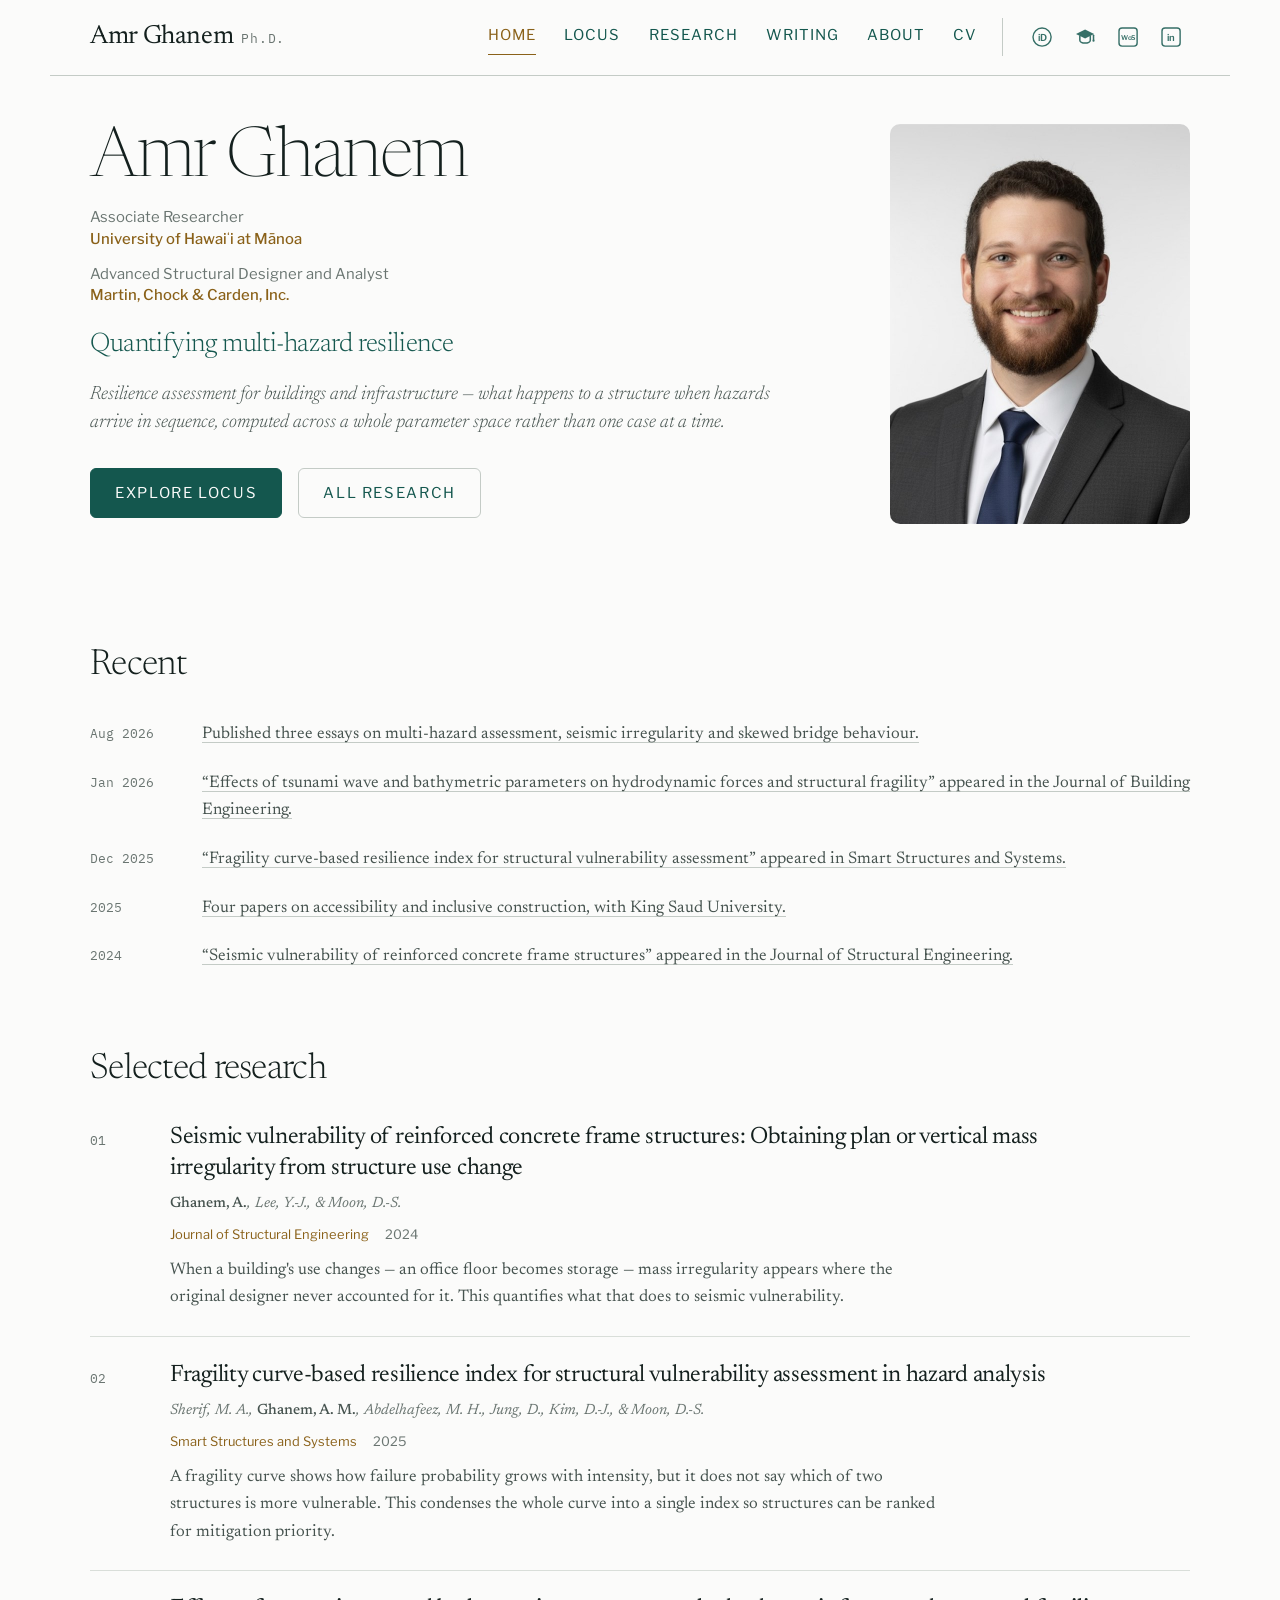
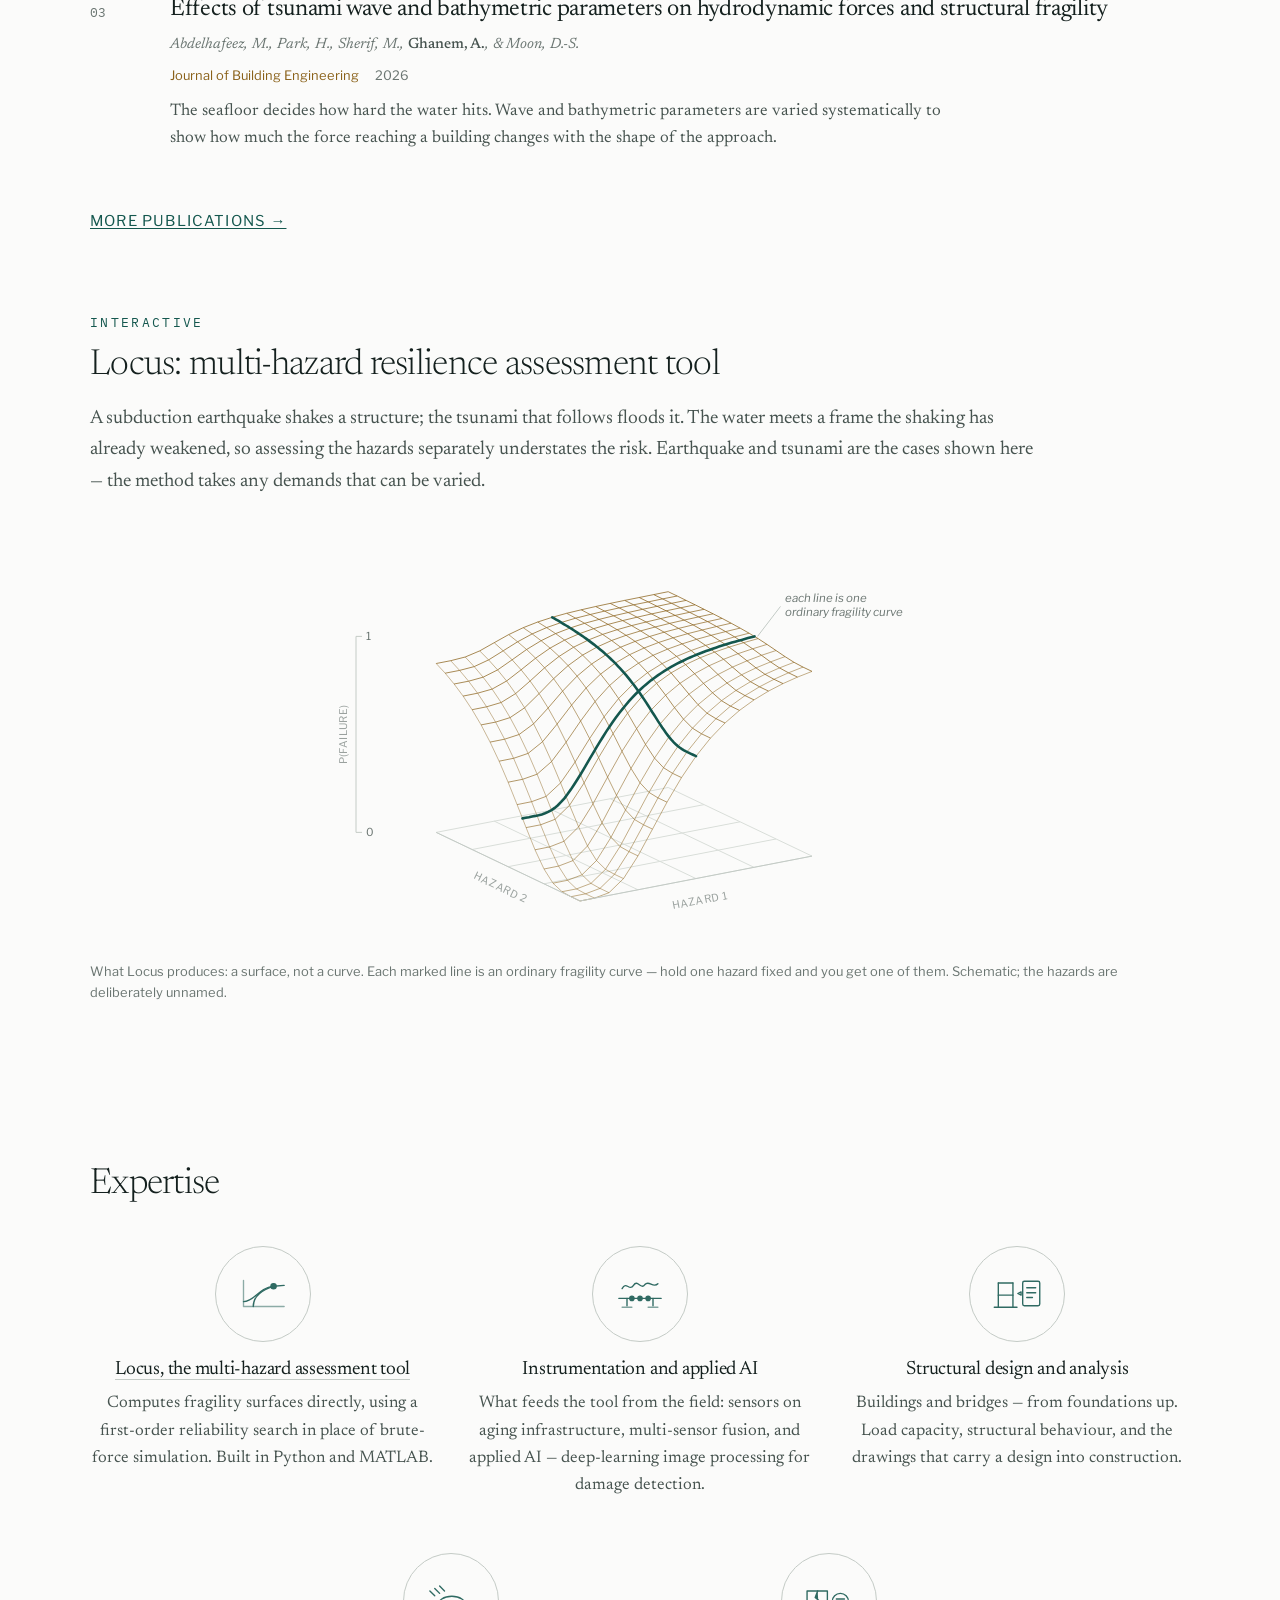
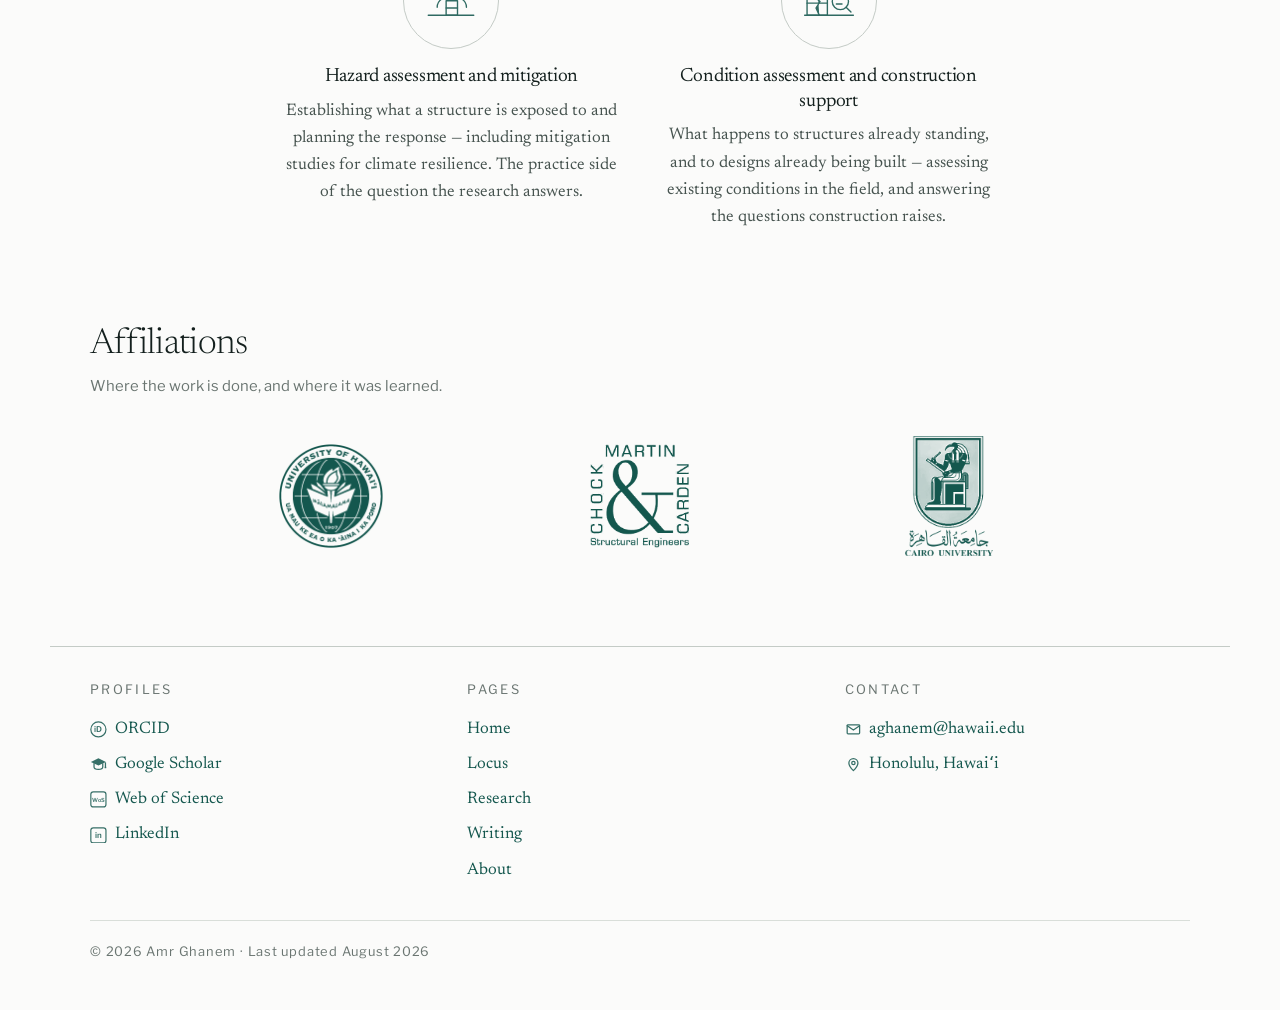
==== index.html @ f49b51d1 "Publish site - 2026-08-29 06:33" ====
<!doctype html>
<html lang="en">
<head>
<meta charset="utf-8">
<meta name="viewport" content="width=device-width, initial-scale=1">
<title>Amr Ghanem &mdash; Structural Engineer, Multi-Hazard Researcher</title>
<meta name="description" content="Amr Ghanem, Ph.D. — structural engineer in Honolulu and author of Locus, a tool computing multi-hazard fragility surfaces for infrastructure.">
<meta name="author" content="Amr Ghanem">
<meta name="google-site-verification" content="N7SfwrwoC02l1aEcuYJvm5LP5YG1cOPz4i0i2Lr4dgA">
<meta name="robots" content="index,follow,max-image-preview:large">
<link rel="canonical" href="https://amr-ghanem.github.io/index.html">
<meta property="og:title" content="Amr Ghanem &mdash; Structural Engineer, Multi-Hazard Researcher">
<meta property="og:description" content="Amr Ghanem, Ph.D. — structural engineer in Honolulu and author of Locus, a tool computing multi-hazard fragility surfaces for infrastructure.">
<meta property="og:type" content="profile">
<meta property="og:url" content="https://amr-ghanem.github.io/index.html">
<meta name="twitter:card" content="summary_large_image">
<meta name="twitter:title" content="Amr Ghanem &mdash; Structural Engineer, Multi-Hazard Researcher">
<meta name="twitter:description" content="Amr Ghanem, Ph.D. — structural engineer in Honolulu and author of Locus, a tool computing multi-hazard fragility surfaces for infrastructure.">
<meta name="twitter:image" content="https://amr-ghanem.github.io/og-card.jpg">
<meta property="og:image" content="https://amr-ghanem.github.io/og-card.jpg">
<meta property="og:image:width" content="1200">
<meta property="og:image:height" content="630">
<meta property="og:site_name" content="Amr Ghanem">
<link rel="icon" href="favicon.ico" sizes="any">
<link rel="icon" type="image/svg+xml" href="icons/icon.svg">
<link rel="apple-touch-icon" href="icons/icon-192.png">
<link rel="manifest" href="site.webmanifest">
<link rel="preconnect" href="https://fonts.googleapis.com"><link rel="preconnect" href="https://fonts.gstatic.com" crossorigin><link rel="stylesheet" href="https://fonts.googleapis.com/css2?family=IBM+Plex+Mono:wght@400;500&family=Libre+Franklin:wght@400;500&family=Newsreader:ital,opsz,wght@0,6..72,200;0,6..72,300;0,6..72,400;0,6..72,500;1,6..72,300&display=swap">
<link rel="stylesheet" href="style.css?v=5f409c3592">
<script type="application/ld+json">
{
    "@context":  "https://schema.org",
    "@id":  "https://amr-ghanem.github.io/#person",
    "@type":  "Person",
    "name":  "Amr Ghanem",
    "givenName":  "Amr",
    "familyName":  "Ghanem",
    "honorificSuffix":  "Ph.D.",
    "jobTitle":  [
                     "Associate Researcher",
                     "Advanced Structural Designer and Analyst"
                 ],
    "description":  "Amr Ghanem, Ph.D. — structural engineer in Honolulu and author of Locus, a tool computing multi-hazard fragility surfaces for infrastructure.",
    "email":  "mailto:aghanem@hawaii.edu",
    "url":  "https://amr-ghanem.github.io",
    "image":  {
                  "height":  630,
                  "url":  "https://amr-ghanem.github.io/og-card.jpg",
                  "width":  1200,
                  "@type":  "ImageObject"
              },
    "alternateName":  [
                          "Amr M. Ghanem",
                          "Amr Mohamed Ghanem",
                          "A. Ghanem"
                      ],
    "identifier":  {
                       "value":  "https://orcid.org/0000-0002-1855-5421",
                       "@type":  "PropertyValue",
                       "propertyID":  "ORCID"
                   },
    "worksFor":  [
                     {
                         "name":  "University of Hawaiʻi at Mānoa",
                         "@type":  "Organization",
                         "address":  {
                                         "addressRegion":  "Hawaiʻi",
                                         "addressLocality":  "Honolulu",
                                         "@type":  "PostalAddress",
                                         "addressCountry":  "US"
                                     }
                     },
                     {
                         "name":  "Martin, Chock \u0026 Carden, Inc.",
                         "@type":  "Organization",
                         "address":  {
                                         "addressRegion":  "Hawaiʻi",
                                         "addressLocality":  "Honolulu",
                                         "@type":  "PostalAddress",
                                         "addressCountry":  "US"
                                     }
                     }
                 ],
    "alumniOf":  [
                     {
                         "name":  "University of Hawaiʻi at Mānoa",
                         "@type":  "CollegeOrUniversity"
                     },
                     {
                         "name":  "Cairo University",
                         "@type":  "CollegeOrUniversity"
                     }
                 ],
    "knowsAbout":  [
                       "Nonlinear dynamic analysis",
                       "Fragility analysis",
                       "Finite element analysis",
                       "Pushover analysis",
                       "Time-history analysis",
                       "Structural dynamics",
                       "Seismic",
                       "Tsunami",
                       "Multi-hazard",
                       "ASCE 7",
                       "IBC seismic provisions",
                       "Resilience assessment",
                       "Hazard assessment",
                       "Mitigation planning",
                       "Python",
                       "MATLAB",
                       "Simulink",
                       "Deep learning",
                       "Image processing",
                       "SAP2000",
                       "Zeus-NL",
                       "Autodesk Revit",
                       "Advance Steel",
                       "Navisworks",
                       "AutoCAD",
                       "AISC",
                       "ACI",
                       "Eurocode",
                       "IBC"
                   ],
    "sameAs":  [
                   "https://orcid.org/0000-0002-1855-5421",
                   "https://scholar.google.com/citations?user=Y_kH3ooAAAAJ",
                   "https://www.webofscience.com/wos/author/record/PLC-4161-2026",
                   "https://www.linkedin.com/in/amr-ghanem",
                   "https://www.researchgate.net/profile/Amr-Ghanem",
                   "https://github.com/amr-ghanem"
               ]
}
</script>
</head>
<body>
<a class="skip" href="#main">Skip to content</a>
<header class="site">
  <a class="wordmark" href="index.html"><strong>Amr Ghanem</strong><span>Ph.D.</span></a>
  <div class="headright">
    <nav><a href="index.html" class="active" aria-current="page">Home</a><a href="locus.html">Locus</a><a href="research.html">Research</a><a href="writing.html">Writing</a><a href="about.html">About</a><a href="cv.html">CV</a></nav>
    <div class="hicons">
      <a href="https://orcid.org/0000-0002-1855-5421" rel="noopener noreferrer" title="ORCID" aria-label="ORCID" target="_blank"><svg class="icon" viewBox="0 0 20 20" aria-hidden="true" fill="none" stroke="currentColor" stroke-width="1.4"><circle cx="10" cy="10" r="9" /><text x="10" y="13.6" text-anchor="middle" font-family="Libre Franklin, Segoe UI, sans-serif" font-size="9.5" font-weight="600" letter-spacing="0" fill="currentColor" stroke="none">iD</text></svg></a><a href="https://scholar.google.com/citations?user=Y_kH3ooAAAAJ" rel="noopener noreferrer" title="Google Scholar" aria-label="Google Scholar" target="_blank"><svg class="icon" viewBox="0 0 20 20" aria-hidden="true" fill="none" stroke="currentColor" stroke-width="1.5" stroke-linecap="round" stroke-linejoin="round"><path d="M10 2.6 19 7 10 11.4 1 7z" fill="currentColor" stroke="none"/><path d="M4.8 9v4.1c0 1.6 2.3 2.9 5.2 2.9s5.2-1.3 5.2-2.9V9"/><path d="M18.4 8.1v4.6"/><circle cx="18.4" cy="13.6" r="1.1" fill="currentColor" stroke="none"/></svg></a><a href="https://www.webofscience.com/wos/author/record/PLC-4161-2026" rel="noopener noreferrer" title="Web of Science" aria-label="Web of Science" target="_blank"><svg class="icon" viewBox="0 0 20 20" aria-hidden="true" fill="none" stroke="currentColor" stroke-width="1.4"><rect x="1" y="1" width="18" height="18" rx="3" /><text x="10" y="12.8" text-anchor="middle" font-family="Libre Franklin, Segoe UI, sans-serif" font-size="6.6" font-weight="600" letter-spacing="-.02em" fill="currentColor" stroke="none">WoS</text></svg></a><a href="https://www.linkedin.com/in/amr-ghanem" rel="noopener noreferrer" title="LinkedIn" aria-label="LinkedIn" target="_blank"><svg class="icon" viewBox="0 0 20 20" aria-hidden="true" fill="none" stroke="currentColor" stroke-width="1.4"><rect x="1" y="1" width="18" height="18" rx="3" /><text x="10" y="13.6" text-anchor="middle" font-family="Libre Franklin, Segoe UI, sans-serif" font-size="9.5" font-weight="600" letter-spacing="0" fill="currentColor" stroke="none">in</text></svg></a>
    </div>
  </div>
</header>
<main id="main">
<section class="hero">
  <div class="hero-text">
    <h1>Amr Ghanem</h1>
    <ul class="roles"><li><span class="rl">Associate Researcher</span><span class="ro">University of Hawaiʻi at Mānoa</span></li><li><span class="rl">Advanced Structural Designer and Analyst</span><span class="ro">Martin, Chock &amp; Carden, Inc.</span></li></ul>
    <p class="hero-claim">Quantifying multi-hazard resilience</p>
    <p class="lede">Resilience assessment for buildings and infrastructure — what happens to a structure when hazards arrive in sequence, computed across a whole parameter space rather than one case at a time.</p>
    <p class="cta"><a class="btn" href="locus.html">Explore Locus</a><a class="btn ghost" href="research.html">All research</a></p>
  </div>
  <div class="hero-side">
    <figure class="hero-portrait"><img class="portrait" src="headshot.jpg" alt="Amr Ghanem" width="320" height="400"></figure>
  </div>
</section>

<section class="recent">
  <h2 class="rule">Recent</h2>
  <ul class="newslist">
  <li><span class="when">Aug 2026</span><span><a href="writing.html">Published three essays on multi-hazard assessment, seismic irregularity and skewed bridge behaviour.</a></span></li>
  <li><span class="when">Jan 2026</span><span><a href="https://doi.org/10.1016/j.jobe.2025.115077"  rel="noopener noreferrer" target="_blank">“Effects of tsunami wave and bathymetric parameters on hydrodynamic forces and structural fragility” appeared in the Journal of Building Engineering.</a></span></li>
  <li><span class="when">Dec 2025</span><span><a href="http://www.techno-press.org/content/?page=article&journal=sss&volume=36&num=6&ordernum=5"  rel="noopener noreferrer" target="_blank">“Fragility curve-based resilience index for structural vulnerability assessment” appeared in Smart Structures and Systems.</a></span></li>
  <li><span class="when">2025</span><span><a href="research.html">Four papers on accessibility and inclusive construction, with King Saud University.</a></span></li>
  <li><span class="when">2024</span><span><a href="https://doi.org/10.1061/JSENDH.STENG-12440"  rel="noopener noreferrer" target="_blank">“Seismic vulnerability of reinforced concrete frame structures” appeared in the Journal of Structural Engineering.</a></span></li>
  </ul>
</section>

<section>
  <h2 class="rule">Selected research</h2>
  <article class="work">
    <p class="idx">01</p>
    <div>
      <h3><a href="https://doi.org/10.1061/JSENDH.STENG-12440" rel="noopener noreferrer" target="_blank">Seismic vulnerability of reinforced concrete frame structures: Obtaining plan or vertical mass irregularity from structure use change</a></h3>
      <p class="authors"><strong>Ghanem, A.</strong>, Lee, Y.-J., &amp; Moon, D.-S.</p>
      <p class="meta"><span class="venue">Journal of Structural Engineering</span><span class="year">2024</span></p>
      <p class="plain">When a building's use changes — an office floor becomes storage — mass irregularity appears where the original designer never accounted for it. This quantifies what that does to seismic vulnerability.</p>
    </div>
  </article>  <article class="work">
    <p class="idx">02</p>
    <div>
      <h3><a href="http://www.techno-press.org/content/?page=article&journal=sss&volume=36&num=6&ordernum=5" rel="noopener noreferrer" target="_blank">Fragility curve-based resilience index for structural vulnerability assessment in hazard analysis</a></h3>
      <p class="authors">Sherif, M. A., <strong>Ghanem, A. M.</strong>, Abdelhafeez, M. H., Jung, D., Kim, D.-J., &amp; Moon, D.-S.</p>
      <p class="meta"><span class="venue">Smart Structures and Systems</span><span class="year">2025</span></p>
      <p class="plain">A fragility curve shows how failure probability grows with intensity, but it does not say which of two structures is more vulnerable. This condenses the whole curve into a single index so structures can be ranked for mitigation priority.</p>
    </div>
  </article>  <article class="work">
    <p class="idx">03</p>
    <div>
      <h3><a href="https://doi.org/10.1016/j.jobe.2025.115077" rel="noopener noreferrer" target="_blank">Effects of tsunami wave and bathymetric parameters on hydrodynamic forces and structural fragility</a></h3>
      <p class="authors">Abdelhafeez, M., Park, H., Sherif, M., <strong>Ghanem, A.</strong>, &amp; Moon, D.-S.</p>
      <p class="meta"><span class="venue">Journal of Building Engineering</span><span class="year">2026</span></p>
      <p class="plain">The seafloor decides how hard the water hits. Wave and bathymetric parameters are varied systematically to show how much the force reaching a building changes with the shape of the approach.</p>
    </div>
  </article>
  <p class="more"><a href="research.html">More publications &rarr;</a></p>
</section>

<!-- The tool keeps its interactive on the front page because it is the reason
     anyone stays, but the six-step flow, the engine diagram and the narrative
     move to locus.html. The home page previously ran three consecutive Locus
     sections before any publication appeared, which read as "here is my one
     PhD project" rather than "here is a body of work". -->
<section class="explorer showcase" id="explorer">
  <div class="exp-intro">
    <div class="exp-introhead">
      <p class="fignum">Interactive</p>
      <h2>Locus: multi-hazard resilience assessment tool</h2>
    </div>
    <p>A subduction earthquake shakes a structure; the tsunami that follows floods it. The water meets a frame the shaking has already weakened, so assessing the hazards separately understates the risk. Earthquake and tsunami are the cases shown here &mdash; the method takes any demands that can be varied.</p>
  </div>

  <figure class="locusfig art"><svg class="figsvg surf" viewBox="0 0 620 420" role="img" aria-label="A fragility surface drawn as a wireframe: failure probability rising across two hazards together, with two ordinary fragility curves marked on it as slices that cross" xmlns="http://www.w3.org/2000/svg"><g class="fgrid"><line x1="250" y1="372" x2="106.2" y2="303.4"/><line x1="250" y1="372" x2="482" y2="327.1"/><line x1="308" y1="360.8" x2="164.2" y2="292.1"/><line x1="214" y1="354.8" x2="446" y2="310"/><line x1="366" y1="349.6" x2="222.2" y2="280.9"/><line x1="178.1" y1="337.7" x2="410.1" y2="292.8"/><line x1="424" y1="338.3" x2="280.2" y2="269.7"/><line x1="142.1" y1="320.5" x2="374.1" y2="275.6"/><line x1="482" y1="327.1" x2="338.2" y2="258.5"/><line x1="106.2" y1="303.4" x2="338.2" y2="258.5"/></g><g class="fmesh"><path class="m" opacity="0.6" d="M250 372 L264.5 369.1 L279 363.7 L293.5 349.6 L308 326.9 L322.5 300.1 L337 273.2 L351.5 248.6 L366 227.2 L380.5 209.1 L395 194 L409.5 181.4 L424 170.9 L438.5 162.1 L453 154.6 L467.5 148.1 L482 142.4"/><path class="m" opacity="0.6" d="M241 367.7 L255.5 364.8 L270 359.4 L284.5 345.3 L299 322.6 L313.5 295.8 L328 268.9 L342.5 244.3 L357 222.9 L371.5 204.8 L386 189.7 L400.5 177.1 L415 166.6 L429.5 157.8 L444 150.3 L458.5 143.8 L473 138.1"/><path class="m" opacity="0.6" d="M232 362.7 L246.5 359.9 L261 354.4 L275.5 340.3 L290 317.5 L304.5 290.5 L319 263.4 L333.5 238.7 L348 217.3 L362.5 199.2 L377 184.2 L391.5 171.7 L406 161.4 L420.5 152.7 L435 145.3 L449.5 138.9 L464 133.3"/><path class="m" opacity="0.61" d="M223 354.2 L237.5 351.3 L252 345.8 L266.5 331.5 L281 308.3 L295.5 281 L310 253.8 L324.5 229.1 L339 207.9 L353.5 190.2 L368 175.7 L382.5 163.8 L397 154 L411.5 145.8 L426 138.9 L440.5 132.9 L455 127.6"/><path class="m" opacity="0.64" d="M214 340 L228.5 337.1 L243 331.6 L257.5 317 L272 293.7 L286.5 266.3 L301 239.4 L315.5 215.4 L330 195.1 L344.5 178.6 L359 165.2 L373.5 154.4 L388 145.5 L402.5 138.1 L417 131.8 L431.5 126.3 L446 121.5"/><path class="m" opacity="0.67" d="M205 320.8 L219.6 317.9 L234 312.3 L248.6 297.9 L263 274.8 L277.6 248.1 L292 222.3 L306.6 199.7 L321 181.1 L335.6 166.2 L350 154.3 L364.6 144.7 L379 136.8 L393.6 130.3 L408 124.7 L422.6 119.8 L437 115.4"/><path class="m" opacity="0.7" d="M196.1 298.6 L210.6 295.8 L225.1 290.3 L239.6 276.2 L254.1 253.9 L268.6 228.6 L283.1 204.6 L297.6 184.1 L312.1 167.5 L326.6 154.3 L341.1 143.9 L355.6 135.6 L370.1 128.8 L384.6 123.1 L399.1 118.1 L413.6 113.7 L428.1 109.6"/><path class="m" opacity="0.73" d="M187.1 275.6 L201.6 272.7 L216.1 267.4 L230.6 253.9 L245.1 233 L259.6 209.6 L274.1 187.8 L288.6 169.5 L303.1 155 L317.6 143.6 L332.1 134.6 L346.6 127.4 L361.1 121.5 L375.6 116.4 L390.1 112 L404.6 107.9 L419.1 104.2"/><path class="m" opacity="0.76" d="M178.1 253.2 L192.6 250.3 L207.1 245.2 L221.6 232.5 L236.1 213.2 L250.6 192 L265.1 172.5 L279.6 156.5 L294.1 143.9 L308.6 134.1 L323.1 126.3 L337.6 120.1 L352.1 114.9 L366.6 110.3 L381.1 106.3 L395.6 102.6 L410.1 99.1"/><path class="m" opacity="0.78" d="M169.1 232.2 L183.6 229.3 L198.1 224.4 L212.6 212.7 L227.1 195.1 L241.6 176.1 L256.1 159 L270.6 145.1 L285.1 134.2 L299.6 125.7 L314.1 119 L328.6 113.5 L343.1 108.8 L357.6 104.7 L372.1 101 L386.6 97.5 L401.1 94.2"/><path class="m" opacity="0.8" d="M160.1 213.1 L174.6 210.2 L189.1 205.5 L203.6 194.8 L218.1 179 L232.6 162.1 L247.1 147.1 L261.6 135 L276.1 125.6 L290.6 118.2 L305.1 112.4 L319.6 107.5 L334.1 103.2 L348.6 99.4 L363.1 95.9 L377.6 92.6 L392.1 89.4"/><path class="m" opacity="0.82" d="M151.1 195.9 L165.6 193.1 L180.1 188.6 L194.6 178.8 L209.1 164.6 L223.6 149.7 L238.1 136.6 L252.6 126.1 L267.1 118 L281.6 111.5 L296.1 106.3 L310.6 101.9 L325.1 98 L339.6 94.4 L354.1 91.1 L368.6 87.9 L383.1 84.8"/><path class="m" opacity="0.83" d="M142.1 180.7 L156.6 177.8 L171.1 173.5 L185.6 164.6 L200.1 152 L214.6 138.8 L229.1 127.4 L243.6 118.2 L258.1 111.1 L272.6 105.4 L287.1 100.7 L301.6 96.6 L316.1 93 L330.6 89.6 L345.1 86.4 L359.6 83.3 L374.1 80.3"/><path class="m" opacity="0.85" d="M133.1 167.1 L147.6 164.2 L162.1 160.1 L176.6 152 L191.1 140.8 L205.6 129.2 L220.1 119.1 L234.6 111.1 L249.1 104.8 L263.6 99.7 L278.1 95.4 L292.6 91.6 L307.1 88.2 L321.6 84.9 L336.1 81.8 L350.6 78.8 L365.1 75.8"/><path class="m" opacity="0.86" d="M124.1 155 L138.6 152.2 L153.1 148.2 L167.6 140.9 L182.1 130.8 L196.6 120.5 L211.1 111.7 L225.6 104.6 L240.1 99 L254.6 94.3 L269.1 90.4 L283.6 86.8 L298.1 83.5 L312.6 80.3 L327.1 77.3 L341.6 74.3 L356.1 71.4"/><path class="m" opacity="0.86" d="M115.2 144.2 L129.6 141.4 L144.2 137.6 L158.6 130.9 L173.2 121.8 L187.6 112.8 L202.2 104.9 L216.6 98.6 L231.2 93.5 L245.6 89.2 L260.2 85.5 L274.6 82.1 L289.2 78.9 L303.6 75.8 L318.2 72.9 L332.6 69.9 L347.2 67"/><path class="m" opacity="0.87" d="M106.2 134.5 L120.7 131.7 L135.2 128 L149.7 121.9 L164.2 113.7 L178.7 105.6 L193.2 98.7 L207.7 93 L222.2 88.3 L236.7 84.3 L251.2 80.8 L265.7 77.5 L280.2 74.4 L294.7 71.4 L309.2 68.5 L323.7 65.6 L338.2 62.7"/><path class="m" opacity="0.52" d="M250 372 L241 367.7 L232 362.7 L223 354.2 L214 340 L205 320.8 L196.1 298.6 L187.1 275.6 L178.1 253.2 L169.1 232.2 L160.1 213.1 L151.1 195.9 L142.1 180.7 L133.1 167.1 L124.1 155 L115.2 144.2 L106.2 134.5"/><path class="m" opacity="0.52" d="M264.5 369.1 L255.5 364.8 L246.5 359.9 L237.5 351.3 L228.5 337.1 L219.6 317.9 L210.6 295.8 L201.6 272.7 L192.6 250.3 L183.6 229.3 L174.6 210.2 L165.6 193.1 L156.6 177.8 L147.6 164.2 L138.6 152.2 L129.6 141.4 L120.7 131.7"/><path class="m" opacity="0.53" d="M279 363.7 L270 359.4 L261 354.4 L252 345.8 L243 331.6 L234 312.3 L225.1 290.3 L216.1 267.4 L207.1 245.2 L198.1 224.4 L189.1 205.5 L180.1 188.6 L171.1 173.5 L162.1 160.1 L153.1 148.2 L144.2 137.6 L135.2 128"/><path class="m" opacity="0.56" d="M293.5 349.6 L284.5 345.3 L275.5 340.3 L266.5 331.5 L257.5 317 L248.6 297.9 L239.6 276.2 L230.6 253.9 L221.6 232.5 L212.6 212.7 L203.6 194.8 L194.6 178.8 L185.6 164.6 L176.6 152 L167.6 140.9 L158.6 130.9 L149.7 121.9"/><path class="m" opacity="0.61" d="M308 326.9 L299 322.6 L290 317.5 L281 308.3 L272 293.7 L263 274.8 L254.1 253.9 L245.1 233 L236.1 213.2 L227.1 195.1 L218.1 179 L209.1 164.6 L200.1 152 L191.1 140.8 L182.1 130.8 L173.2 121.8 L164.2 113.7"/><path class="m" opacity="0.66" d="M322.5 300.1 L313.5 295.8 L304.5 290.5 L295.5 281 L286.5 266.3 L277.6 248.1 L268.6 228.6 L259.6 209.6 L250.6 192 L241.6 176.1 L232.6 162.1 L223.6 149.7 L214.6 138.8 L205.6 129.2 L196.6 120.5 L187.6 112.8 L178.7 105.6"/><path class="m" opacity="0.71" d="M337 273.2 L328 268.9 L319 263.4 L310 253.8 L301 239.4 L292 222.3 L283.1 204.6 L274.1 187.8 L265.1 172.5 L256.1 159 L247.1 147.1 L238.1 136.6 L229.1 127.4 L220.1 119.1 L211.1 111.7 L202.2 104.9 L193.2 98.7"/><path class="m" opacity="0.76" d="M351.5 248.6 L342.5 244.3 L333.5 238.7 L324.5 229.1 L315.5 215.4 L306.6 199.7 L297.6 184.1 L288.6 169.5 L279.6 156.5 L270.6 145.1 L261.6 135 L252.6 126.1 L243.6 118.2 L234.6 111.1 L225.6 104.6 L216.6 98.6 L207.7 93"/><path class="m" opacity="0.79" d="M366 227.2 L357 222.9 L348 217.3 L339 207.9 L330 195.1 L321 181.1 L312.1 167.5 L303.1 155 L294.1 143.9 L285.1 134.2 L276.1 125.6 L267.1 118 L258.1 111.1 L249.1 104.8 L240.1 99 L231.2 93.5 L222.2 88.3"/><path class="m" opacity="0.82" d="M380.5 209.1 L371.5 204.8 L362.5 199.2 L353.5 190.2 L344.5 178.6 L335.6 166.2 L326.6 154.3 L317.6 143.6 L308.6 134.1 L299.6 125.7 L290.6 118.2 L281.6 111.5 L272.6 105.4 L263.6 99.7 L254.6 94.3 L245.6 89.2 L236.7 84.3"/><path class="m" opacity="0.84" d="M395 194 L386 189.7 L377 184.2 L368 175.7 L359 165.2 L350 154.3 L341.1 143.9 L332.1 134.6 L323.1 126.3 L314.1 119 L305.1 112.4 L296.1 106.3 L287.1 100.7 L278.1 95.4 L269.1 90.4 L260.2 85.5 L251.2 80.8"/><path class="m" opacity="0.85" d="M409.5 181.4 L400.5 177.1 L391.5 171.7 L382.5 163.8 L373.5 154.4 L364.6 144.7 L355.6 135.6 L346.6 127.4 L337.6 120.1 L328.6 113.5 L319.6 107.5 L310.6 101.9 L301.6 96.6 L292.6 91.6 L283.6 86.8 L274.6 82.1 L265.7 77.5"/><path class="m" opacity="0.86" d="M424 170.9 L415 166.6 L406 161.4 L397 154 L388 145.5 L379 136.8 L370.1 128.8 L361.1 121.5 L352.1 114.9 L343.1 108.8 L334.1 103.2 L325.1 98 L316.1 93 L307.1 88.2 L298.1 83.5 L289.2 78.9 L280.2 74.4"/><path class="m" opacity="0.87" d="M438.5 162.1 L429.5 157.8 L420.5 152.7 L411.5 145.8 L402.5 138.1 L393.6 130.3 L384.6 123.1 L375.6 116.4 L366.6 110.3 L357.6 104.7 L348.6 99.4 L339.6 94.4 L330.6 89.6 L321.6 84.9 L312.6 80.3 L303.6 75.8 L294.7 71.4"/><path class="m" opacity="0.88" d="M453 154.6 L444 150.3 L435 145.3 L426 138.9 L417 131.8 L408 124.7 L399.1 118.1 L390.1 112 L381.1 106.3 L372.1 101 L363.1 95.9 L354.1 91.1 L345.1 86.4 L336.1 81.8 L327.1 77.3 L318.2 72.9 L309.2 68.5"/><path class="m" opacity="0.88" d="M467.5 148.1 L458.5 143.8 L449.5 138.9 L440.5 132.9 L431.5 126.3 L422.6 119.8 L413.6 113.7 L404.6 107.9 L395.6 102.6 L386.6 97.5 L377.6 92.6 L368.6 87.9 L359.6 83.3 L350.6 78.8 L341.6 74.3 L332.6 69.9 L323.7 65.6"/><path class="m" opacity="0.89" d="M482 142.4 L473 138.1 L464 133.3 L455 127.6 L446 121.5 L437 115.4 L428.1 109.6 L419.1 104.2 L410.1 99.1 L401.1 94.2 L392.1 89.4 L383.1 84.8 L374.1 80.3 L365.1 75.8 L356.1 71.4 L347.2 67 L338.2 62.7"/></g><path class="fslice" d="M192.5 289.4 L195.7 288.8 L198.9 288.2 L202.1 287.5 L205.4 286.9 L208.6 286.2 L211.8 285.4 L215 284.3 L218.2 282.9 L221.5 281.1 L224.7 278.9 L227.9 276.2 L231.1 272.9 L234.4 269.3 L237.6 265.1 L240.8 260.6 L244 255.8 L247.2 250.8 L250.5 245.5 L253.7 240.1 L256.9 234.6 L260.1 229.1 L263.4 223.6 L266.6 218.2 L269.8 212.9 L273 207.7 L276.2 202.6 L279.5 197.7 L282.7 193 L285.9 188.5 L289.1 184.2 L292.4 180.1 L295.6 176.2 L298.8 172.4 L302 168.9 L305.2 165.5 L308.5 162.3 L311.7 159.3 L314.9 156.4 L318.1 153.7 L321.4 151.1 L324.6 148.7 L327.8 146.4 L331 144.2 L334.2 142.1 L337.5 140.1 L340.7 138.2 L343.9 136.4 L347.1 134.7 L350.4 133 L353.6 131.5 L356.8 129.9 L360 128.5 L363.2 127.1 L366.5 125.8 L369.7 124.5 L372.9 123.2 L376.1 122 L379.4 120.9 L382.6 119.8 L385.8 118.7 L389 117.6 L392.2 116.6 L395.5 115.6 L398.7 114.6 L401.9 113.6 L405.1 112.7 L408.4 111.8 L411.6 110.9 L414.8 110 L418 109.1 L421.2 108.3 L424.5 107.4"/><path class="fslice" d="M366 227.2 L364 226.2 L362 225.3 L360 224.3 L358 223.4 L356 222.4 L354 221.3 L352 220.1 L350 218.8 L348 217.3 L346 215.5 L344 213.6 L342 211.5 L340 209.1 L338 206.6 L336 203.9 L334 201.1 L332 198.2 L330 195.1 L328 192.1 L326 188.9 L324 185.8 L322 182.7 L320.1 179.6 L318.1 176.5 L316.1 173.4 L314.1 170.4 L312.1 167.5 L310.1 164.6 L308.1 161.7 L306.1 159 L304.1 156.3 L302.1 153.7 L300.1 151.1 L298.1 148.6 L296.1 146.2 L294.1 143.9 L292.1 141.6 L290.1 139.4 L288.1 137.3 L286.1 135.2 L284.1 133.2 L282.1 131.2 L280.1 129.3 L278.1 127.4 L276.1 125.6 L274.1 123.8 L272.1 122.1 L270.1 120.4 L268.1 118.8 L266.1 117.2 L264.1 115.6 L262.1 114.1 L260.1 112.6 L258.1 111.1 L256.1 109.6 L254.1 108.2 L252.1 106.8 L250.1 105.5 L248.1 104.1 L246.1 102.8 L244.1 101.5 L242.1 100.2 L240.1 99 L238.1 97.7 L236.1 96.5 L234.1 95.3 L232.1 94.1 L230.2 92.9 L228.2 91.7 L226.2 90.6 L224.2 89.4 L222.2 88.3"/><g class="faxis"><line x1="250" y1="372" x2="482" y2="327.1"/><line x1="250" y1="372" x2="106.2" y2="303.4"/></g><text class="flab" x="370.2" y="375.1" text-anchor="middle" transform="rotate(-10.95 370.2 375.1)">hazard 1</text><text class="flab" x="168.6" y="361.6" text-anchor="middle" transform="rotate(25.5 168.6 361.6)">hazard 2</text><g class="fscale"><line x1="26" y1="107.36" x2="26" y2="303.36"/><line x1="26" y1="107.36" x2="32" y2="107.36"/><line x1="26" y1="303.36" x2="32" y2="303.36"/></g><text class="ftk" x="36" y="111.36">1</text><text class="ftk" x="36" y="307.36">0</text><text class="flab" x="17" y="205.4" text-anchor="middle" transform="rotate(-90 17 205.4)">P(failure)</text><line class="flead" x1="427.5" y1="107.4" x2="450.5" y2="77.4"/><text class="fnote" x="454.5" y="73.4">each line is one</text><text class="fnote" x="454.5" y="87.4">ordinary fragility curve</text></svg><figcaption>What Locus produces: a surface, not a curve. Each marked line is an ordinary fragility curve &mdash; hold one hazard fixed and you get one of them. Schematic; the hazards are deliberately unnamed.</figcaption></figure>
  <p class="cta"><a class="btn" href="locus.html">Open the interactive</a><a class="btn ghost" href="research.html">The research behind it</a></p>
</section>

<div class="exp-wrap">
  <h2 class="rule">Expertise</h2>
  <article class="xcard">
    <span class="xring"><svg class="xglyph" viewBox="0 0 64 48" aria-hidden="true" fill="none" stroke="currentColor" stroke-width="1.6" stroke-linecap="round" stroke-linejoin="round"><path d="M8 8 L8 40 L58 40" opacity=".55"/><path d="M8 34 C 22 34, 26 17, 45 15 L58 14"/><path d="M20 40 C 20 28, 30 20, 45 15" class="acc"/><circle cx="45" cy="15" r="3.2" fill="currentColor" stroke="none" class="acc"/></svg></span>
    <h3><a href="locus.html">Locus, the multi-hazard assessment tool</a></h3>
    <p class="exp-lead">Computes fragility surfaces directly, using a first-order reliability search in place of brute-force simulation. Built in Python and MATLAB.</p>
  </article>  <article class="xcard">
    <span class="xring"><svg class="xglyph" viewBox="0 0 64 48" aria-hidden="true" fill="none" stroke="currentColor" stroke-width="1.6" stroke-linecap="round" stroke-linejoin="round"><line x1="6" y1="30" x2="58" y2="30"/><path d="M16 30 L16 39 M48 30 L48 39"/><line x1="10" y1="41" x2="22" y2="41" opacity=".6"/><line x1="42" y1="41" x2="54" y2="41" opacity=".6"/><circle cx="22" cy="30" r="2.6" fill="currentColor" stroke="none" class="acc"/><circle cx="32" cy="30" r="2.6" fill="currentColor" stroke="none" class="acc"/><circle cx="42" cy="30" r="2.6" fill="currentColor" stroke="none" class="acc"/><path d="M10 18 C 15 8, 19 22, 24 14 C 29 6, 33 20, 38 13 C 43 7, 48 18, 54 12" class="acc"/></svg></span>
    <h3>Instrumentation and applied AI</h3>
    <p class="exp-lead">What feeds the tool from the field: sensors on aging infrastructure, multi-sensor fusion, and applied AI — deep-learning image processing for damage detection.</p>
  </article>  <article class="xcard">
    <span class="xring"><svg class="xglyph" viewBox="0 0 64 48" aria-hidden="true" fill="none" stroke="currentColor" stroke-width="1.6" stroke-linecap="round" stroke-linejoin="round"><line x1="4" y1="41" x2="32" y2="41"/><line x1="9" y1="41" x2="9" y2="11"/><line x1="27" y1="41" x2="27" y2="11"/><line x1="9" y1="11" x2="27" y2="11"/><line x1="9" y1="26" x2="27" y2="26"/><rect x="39" y="9" width="21" height="30" rx="2"/><line x1="44" y1="17" x2="55" y2="17" class="acc"/><line x1="44" y1="23" x2="55" y2="23" class="acc"/><line x1="44" y1="29" x2="51" y2="29" class="acc"/><polygon points="33,24 37,22 37,26" class="acc"/></svg></span>
    <h3>Structural design and analysis</h3>
    <p class="exp-lead">Buildings and bridges — from foundations up. Load capacity, structural behaviour, and the drawings that carry a design into construction.</p>
  </article>  <article class="xcard">
    <span class="xring"><svg class="xglyph" viewBox="0 0 64 48" aria-hidden="true" fill="none" stroke="currentColor" stroke-width="1.6" stroke-linecap="round" stroke-linejoin="round"><line x1="4" y1="41" x2="60" y2="41"/><rect x="26" y="23" width="14" height="18"/><line x1="26" y1="32" x2="40" y2="32"/><path d="M15 31 C 15 13, 51 13, 51 31" class="acc"/><line x1="6" y1="11" x2="12" y2="17" class="acc"/><line x1="12" y1="8" x2="18" y2="14" class="acc"/><line x1="18" y1="5" x2="24" y2="11" class="acc"/></svg></span>
    <h3>Hazard assessment and mitigation</h3>
    <p class="exp-lead">Establishing what a structure is exposed to and planning the response — including mitigation studies for climate resilience. The practice side of the question the research answers.</p>
  </article>  <article class="xcard">
    <span class="xring"><svg class="xglyph" viewBox="0 0 64 48" aria-hidden="true" fill="none" stroke="currentColor" stroke-width="1.6" stroke-linecap="round" stroke-linejoin="round"><line x1="2" y1="41" x2="62" y2="41"/><rect x="5" y="11" width="25" height="30"/><line x1="5" y1="26" x2="30" y2="26"/><polyline points="18,11 15,19 21,24 16,32 20,41" fill="none" class="acc"/><circle cx="46" cy="24" r="10"/><line x1="53" y1="31" x2="59" y2="37" class="acc"/><line x1="41" y1="21" x2="51" y2="21" class="acc"/><line x1="41" y1="27" x2="48" y2="27" class="acc"/></svg></span>
    <h3>Condition assessment and construction support</h3>
    <p class="exp-lead">What happens to structures already standing, and to designs already being built — assessing existing conditions in the field, and answering the questions construction raises.</p>
  </article>
</div>

<section class="affilband">
  <h2 class="rule">Affiliations</h2>
  <p class="rl">Where the work is done, and where it was learned.</p>
<ul class="logowall bare nolabels" style="--lw-n:3;--lw-per-row:3"><li class="lw"><a href="https://www.hawaii.edu/" class="lw-a" title="University of Hawaiʻi at Mānoa" rel="noopener noreferrer" target="_blank"><span class="lw-mark lw-sq" style="--lw-mask:url('logos/uh-seal-mask.png')"><img class="lw-art lw-solo lw-sq" src="logos/uh-seal.svg" alt="University of Hawaiʻi at Mānoa" loading="lazy" decoding="async"></span><span class="lw-note">Associate Researcher</span></a></li><li class="lw"><a href="https://www.martinchockcarden.com/" class="lw-a" title="Martin, Chock &amp; Carden, Inc." rel="noopener noreferrer" target="_blank"><span class="lw-mark lw-sq" style="--lw-mask:url('logos/mcc.png')"><picture><source srcset="logos/mcc-dark.png" media="(prefers-color-scheme: dark)"><img class="lw-art lw-solo lw-sq" src="logos/mcc.png" alt="Martin, Chock &amp; Carden, Inc." loading="lazy" decoding="async"></picture></span><span class="lw-note">Structural design and analysis</span></a></li><li class="lw"><a href="https://cu.edu.eg/" class="lw-a" title="Cairo University" rel="noopener noreferrer" target="_blank"><span class="lw-mark lw-sq" style="--lw-mask:url('logos/cairo-mask.png');--lw-scale:1.15"><picture><source srcset="logos/cairo-dark.png" media="(prefers-color-scheme: dark)"><img class="lw-art lw-solo lw-sq" src="logos/cairo.png" alt="Cairo University" loading="lazy" decoding="async"></picture></span><span class="lw-note">B.Sc. and M.Sc., Structural Engineering</span></a></li></ul>
</section>

</main>
<footer class="site">
  <div class="fcols">
    <div>
      <p class="flab">Profiles</p>
      <a href="https://orcid.org/0000-0002-1855-5421" rel="noopener noreferrer" target="_blank"><svg class="icon" viewBox="0 0 20 20" aria-hidden="true" fill="none" stroke="currentColor" stroke-width="1.4"><circle cx="10" cy="10" r="9" /><text x="10" y="13.6" text-anchor="middle" font-family="Libre Franklin, Segoe UI, sans-serif" font-size="9.5" font-weight="600" letter-spacing="0" fill="currentColor" stroke="none">iD</text></svg>ORCID</a><a href="https://scholar.google.com/citations?user=Y_kH3ooAAAAJ" rel="noopener noreferrer" target="_blank"><svg class="icon" viewBox="0 0 20 20" aria-hidden="true" fill="none" stroke="currentColor" stroke-width="1.5" stroke-linecap="round" stroke-linejoin="round"><path d="M10 2.6 19 7 10 11.4 1 7z" fill="currentColor" stroke="none"/><path d="M4.8 9v4.1c0 1.6 2.3 2.9 5.2 2.9s5.2-1.3 5.2-2.9V9"/><path d="M18.4 8.1v4.6"/><circle cx="18.4" cy="13.6" r="1.1" fill="currentColor" stroke="none"/></svg>Google Scholar</a><a href="https://www.webofscience.com/wos/author/record/PLC-4161-2026" rel="noopener noreferrer" target="_blank"><svg class="icon" viewBox="0 0 20 20" aria-hidden="true" fill="none" stroke="currentColor" stroke-width="1.4"><rect x="1" y="1" width="18" height="18" rx="3" /><text x="10" y="12.8" text-anchor="middle" font-family="Libre Franklin, Segoe UI, sans-serif" font-size="6.6" font-weight="600" letter-spacing="-.02em" fill="currentColor" stroke="none">WoS</text></svg>Web of Science</a><a href="https://www.linkedin.com/in/amr-ghanem" rel="noopener noreferrer" target="_blank"><svg class="icon" viewBox="0 0 20 20" aria-hidden="true" fill="none" stroke="currentColor" stroke-width="1.4"><rect x="1" y="1" width="18" height="18" rx="3" /><text x="10" y="13.6" text-anchor="middle" font-family="Libre Franklin, Segoe UI, sans-serif" font-size="9.5" font-weight="600" letter-spacing="0" fill="currentColor" stroke="none">in</text></svg>LinkedIn</a>
    </div>
    <div>
      <p class="flab">Pages</p>
      <a href="index.html">Home</a>
      <a href="locus.html">Locus</a>
      <a href="research.html">Research</a><a href="writing.html">Writing</a>
      <a href="about.html">About</a>
    </div>
    <div>
      <p class="flab">Contact</p>
      <a href="mailto:aghanem@hawaii.edu"><svg class="icon" viewBox="0 0 20 20" aria-hidden="true" fill="none" stroke="currentColor" stroke-width="1.5" stroke-linecap="round" stroke-linejoin="round"><rect x="2.6" y="4.6" width="14.8" height="10.8" rx="1"/><path d="m2.6 5.6 7.4 5.2 7.4-5.2"/></svg>aghanem@hawaii.edu</a>
      <p class="fplain"><a href="https://www.google.com/maps/place/Honolulu%2C%20Hawai%CA%BBi"  rel="noopener noreferrer" target="_blank"><svg class="icon" viewBox="0 0 20 20" aria-hidden="true" fill="none" stroke="currentColor" stroke-width="1.5" stroke-linecap="round" stroke-linejoin="round"><path d="M10 17.4s5.4-5 5.4-9a5.4 5.4 0 1 0-10.8 0c0 4 5.4 9 5.4 9z"/><circle cx="10" cy="8.4" r="2"/></svg>Honolulu, Hawaiʻi</a></p>
    </div>
  </div>
  <div class="footbar">
    <p class="colophon">&copy; 2026 Amr Ghanem &middot; Last updated August 2026</p>
  </div>
</footer>

<script>
// One handler for every [data-share] control on the site. The button ships
// hidden and is only revealed where the clipboard API exists, so it is never a
// control that does nothing when pressed.
(function(){
  var btns = [].slice.call(document.querySelectorAll('[data-share]'));
  if (!btns.length) return;
  if (!navigator.clipboard || !navigator.clipboard.writeText) return;
  btns.forEach(function(b){
    if (b.parentNode) b.parentNode.hidden = false;
    var lab = b.querySelector('span'), t = null, was = lab ? lab.textContent : '';
    b.addEventListener('click', function(){
      navigator.clipboard.writeText(location.href).then(function(){
        if (!lab) return;
        lab.textContent = 'Link copied';
        if (t) clearTimeout(t);
        t = setTimeout(function(){ lab.textContent = was; }, 2000);
      }, function(){ if (lab) lab.textContent = 'Copy failed'; });
    });
  });
})();
(function(){
  // Progressive enhancement: nothing carries .reveal in the HTML, so if this
  // never runs the page is simply fully visible. Also a no-op under
  // prefers-reduced-motion.
  var rm = window.matchMedia && window.matchMedia('(prefers-reduced-motion: reduce)').matches;
  if (rm || !('IntersectionObserver' in window)) return;
  // Cast a wide net, then keep only the innermost blocks. An explicit list of
  // selectors always misses something and the coverage looks arbitrary; this
  // way every content block on every page animates, and nothing animates
  // inside something else that is also animating (which would compound the two
  // opacities and read as a flicker).
  var SEL = [
    'main > section > *', 'main > div > *',
    '.hero-text > *', '.pagehead-text > *', '.exp-intro > *', '.exp-panel', '.engine',
    '.chapter', '.xcard', '.hstep', '.work', '.entry', '.pub', '.post',
    '.pubgroup-head', '.recog li', '.creds li', '.svc li',
    '.funders li', '.roles li', '.stats > div', '.herostats > div',
    'main figure'
  ].join(',');

  var cand = [].slice.call(document.querySelectorAll(SEL));
  // keep leaves: drop any candidate that contains another candidate
  var t = cand.filter(function(el){
    for (var q=0;q<cand.length;q++) if (cand[q] !== el && el.contains(cand[q])) return false;
    return true;
  });
  if (!t.length) return;

  // stagger siblings so a group cascades rather than appearing all at once
  var counts = new Map();
  for (var i=0;i<t.length;i++) {
    var el = t[i], p = el.parentNode;
    var n = (counts.get(p) || 0); counts.set(p, n+1);
    if (n) el.style.transitionDelay = Math.min(n*50, 300) + 'ms';
    el.classList.add('reveal');
  }
  var io = new IntersectionObserver(function(es){
    es.forEach(function(e){ if(!e.isIntersecting) return; e.target.classList.add('seen'); io.unobserve(e.target); });
  }, {rootMargin:'0px 0px -8% 0px', threshold:0.06});
  for (var j=0;j<t.length;j++) io.observe(t[j]);
  // Strip the class outright rather than adding .seen: .seen still relies on a
  // transition running to completion, and in a throttled or non-compositing
  // context that transition can stall at opacity 0, leaving text invisible.
  // Removing .reveal drops the initial state entirely - instantly readable.
  // Crucially this is scoped to what is ON SCREEN. The earlier version rescued
  // the entire document after a fixed delay, which meant every section below
  // the fold was already revealed long before the reader scrolled to it - the
  // scroll reveal effectively never ran. Blocks further down keep waiting.
  function rescueInView(){
    var vh = window.innerHeight;
    for (var k=0;k<t.length;k++){
      var el = t[k];
      if (!el.classList.contains('reveal') || el.classList.contains('seen')) continue;
      var r = el.getBoundingClientRect();
      if (r.top < vh && r.bottom > 0){ el.style.transitionDelay=''; el.classList.remove('reveal'); }
    }
  }
  // Above-the-fold blocks: reveal on load, but only AFTER the browser has
  // painted the hidden state once. Adding .reveal and .seen inside the same
  // frame gives the engine no start value to interpolate from, so the content
  // simply popped in with no transition at all - which is what happened on the
  // home page. Two nested frames guarantee a paint in between.
  requestAnimationFrame(function(){
    requestAnimationFrame(function(){
      for (var k=0;k<t.length;k++)
        if (t[k].getBoundingClientRect().top < window.innerHeight) t[k].classList.add('seen');
    });
  });
  // Safety net: hidden tabs, prerender, or any environment where the observer
  // does not fire would otherwise leave content stuck at opacity 0. Content
  // being visible always wins over the animation - but only for content the
  // reader has actually reached.
  setTimeout(rescueInView, 2500);
  // Printing is not scrolling: nothing below the fold has been revealed, and a
  // print snapshot of opacity 0 is a blank page. Clear every pending reveal
  // before the dialog opens, whichever way the reader got there - the CV
  // button, Ctrl+P, or Save as PDF.
  // The screen keeps its reveals exactly as they were: whatever is cleared for
  // the dialog is put back the moment it closes.
  var parked = [];
  function revealAllForPrint(){
    parked = [];
    for (var k=0;k<t.length;k++){
      if (!t[k].classList.contains('reveal')) continue;
      parked.push([t[k], t[k].style.transitionDelay]);
      t[k].style.transitionDelay = '';
      t[k].classList.remove('reveal');
    }
  }
  function restoreAfterPrint(){
    for (var k=0;k<parked.length;k++){
      parked[k][0].classList.add('reveal');
      parked[k][0].style.transitionDelay = parked[k][1];
    }
    parked = [];
  }
  window.addEventListener('beforeprint', revealAllForPrint);
  window.addEventListener('afterprint', restoreAfterPrint);
  if (window.matchMedia) {
    var mqPrint = window.matchMedia('print');
    var onPrint = function(e){ if (e.matches) revealAllForPrint(); else restoreAfterPrint(); };
    if (mqPrint.addEventListener) mqPrint.addEventListener('change', onPrint);
    else if (mqPrint.addListener) mqPrint.addListener(onPrint);
  }
  document.addEventListener('visibilitychange', function(){
    if (!document.hidden) setTimeout(rescueInView, 400);
  });

  // A scroll-driven mirror of the observer. If IntersectionObserver is present
  // but throttled into never firing, this still brings each section in as it is
  // reached - and unlike the old blanket rescue it animates rather than snaps.
  var tick = null;
  window.addEventListener('scroll', function(){
    if (tick) return;
    tick = setTimeout(function(){
      tick = null;
      var vh = window.innerHeight;
      for (var k=0;k<t.length;k++){
        var el = t[k];
        if (!el.classList.contains('reveal') || el.classList.contains('seen')) continue;
        var r = el.getBoundingClientRect();
        if (r.top < vh*0.94 && r.bottom > 0) el.classList.add('seen');
      }
    }, 140);
  }, {passive:true});
})();
</script>
</body>
</html>
---- style.css ----
﻿/* Serif-led. Newsreader carries display AND body copy - that is where the
   elegance comes from. Libre Franklin appears only as small letterspaced
   labels; IBM Plex Mono only where digits need to line up.
   Palette: near-black with a green bias, cool paper, deep pine-teal accent.
   Amber and rust are reserved strictly for data marks. */
/* ============================================================ THEME
   Two colours and two greys, deliberately. The palette used to run five
   near-identical greys (ground/sheet/sunk, rule/rule-soft) because cards
   needed fills and borders. Without cards, a surface is just the ground with
   space around it, so the extra tones have nothing to do.

   Ground is near-white rather than the old tinted #EFF1EF: when the page
   itself is faintly green, the accent reads as a darker shade of the
   background instead of a decision.

   --data2 (green) and --data4 (rust) are retained ONLY for the research
   figures, which encode multiple series. Interface colour is teal and gold. */
:root{
  --ground:#FBFBFA; --sheet:#FBFBFA; --sunk:#F2F3F1;
  --ink:#14201E; --ink-soft:#46534F; --ink-mute:#6A7571;
  --rule:#C4CBC6; --rule-soft:#D9DED9;
  --accent:#14574E; --accent-soft:#E4EDEA; --accent-deep:#0B3B35;
  /* gold darkened from #A8792B: 1.8:1 on a light ground was too pale for text
     and marginal as a graphic. #8A6119 reads ~4.8:1 and is the same gold. */
  --data1:#14574E; --data2:#4A8C6B; --data3:#8A6119; --data4:#A8482B;
  --lw-light:block; --lw-dark:none; --lw-plate:transparent; --lw-pad:0; --lw-mute:.66;

  /* one type scale, seven steps. Everything picks from these. */
  --t-xs:0.74rem; --t-sm:0.85rem; --t-base:0.96rem; --t-md:1.1rem;
  --t-lg:1.36rem; --t-xl:2.05rem; --t-display:clamp(2.7rem,5.4vw,4.2rem);
  /* one spacing scale */
  --measure:68ch;--s-1:8px; --s-2:16px; --s-3:28px; --s-4:48px; --s-5:80px; --s-6:128px;
}
@media (prefers-color-scheme:dark){:root:not([data-theme="light"]){
  /* Dark is not the light theme inverted. The ground lifts off pure black so
     large areas do not smear on OLED, the ink stops short of pure white to cut
     halation on a serif at display size, and the rules are only just visible -
     on a dark ground a hairline reads far heavier than the same value does on
     a light one. */
  --ground:#0D1413; --sheet:#0D1413; --sunk:#151E1C;
  --ink:#E9ECE9; --ink-soft:#B6C1BD; --ink-mute:#828D89;
  --rule:#333F3C; --rule-soft:#252F2D;
  --accent:#6BBFAE; --accent-soft:#122A26; --accent-deep:#9AD8C9;
  --data1:#6BBFAE; --data2:#8FCC9F; --data3:#D8AB57; --data4:#DE8163;
}}
:root[data-theme="dark"]{
  /* Dark is not the light theme inverted. The ground lifts off pure black so
     large areas do not smear on OLED, the ink stops short of pure white to cut
     halation on a serif at display size, and the rules are only just visible -
     on a dark ground a hairline reads far heavier than the same value does on
     a light one. */
  --ground:#0D1413; --sheet:#0D1413; --sunk:#151E1C;
  --ink:#E9ECE9; --ink-soft:#B6C1BD; --ink-mute:#828D89;
  --rule:#333F3C; --rule-soft:#252F2D;
  --accent:#6BBFAE; --accent-soft:#122A26; --accent-deep:#9AD8C9;
  --data1:#6BBFAE; --data2:#8FCC9F; --data3:#D8AB57; --data4:#DE8163;
}
/* Logo art on a dark ground. Almost every official mark is dark ink drawn for
   white paper, so it vanishes here. Two answers, in order of preference: use
   the organisation's own reversed file when one exists, or set the single file
   on a small light plate - a chip, obviously deliberate, rather than an
   inverted mark in the wrong colours. Never invert a colour logo.
   The media block matters more than the toggle block: this site has no theme
   button, so system-dark is the ONLY way a reader gets dark mode. */
@media (prefers-color-scheme:dark){:root:not([data-theme="light"]){
  --lw-light:none; --lw-dark:block; --lw-plate:#F2F3F0; --lw-pad:7px 9px; --lw-mute:.78;
}}
:root[data-theme="dark"]{
  --lw-light:none; --lw-dark:block; --lw-plate:#F2F3F0; --lw-pad:7px 9px; --lw-mute:.78;
}

*{box-sizing:border-box}
html{scroll-behavior:smooth;font-size:17.5px}
@media(prefers-reduced-motion:reduce){html{scroll-behavior:auto}*{animation:none!important;transition:none!important}.reveal{opacity:1!important;transform:none!important}}

body{
  background:var(--ground); color:var(--ink);
  font-family:"Newsreader",Georgia,"Times New Roman",serif;
  font-size:19px; font-weight:400; line-height:1.62; margin:0;
  -webkit-font-smoothing:antialiased; text-rendering:optimizeLegibility;
}
.skip{position:absolute;left:-9999px}
.skip:focus{left:12px;top:12px;background:var(--accent);color:#fff;padding:8px 16px;z-index:99}

:root{--r-lg:14px;--r:10px;--r-sm:6px}
main,header.site,footer.site{max-width:1180px;margin:0 auto;padding:0 40px}
main>section,main>div.exp-wrap,main>figure{margin:0 0 var(--s-5)}
main>section:last-child{margin-bottom:var(--s-5)}
a{color:var(--accent);text-decoration-thickness:1px;text-underline-offset:2px}
a:focus-visible{outline:2px solid var(--accent);outline-offset:3px;border-radius:1px}

/* label face: sans, small, letterspaced. Used sparingly. */
.eyebrow,h2.rule,.lab,.flabel,nav,.btn,.credit,.evidence,.legend,.meta,.idx,.when,.colophon,.flab,.fignum,.axt{
  font-family:"Libre Franklin",-apple-system,Segoe UI,sans-serif;
}
/* Mono is for things that are actually machine-readable: counts, years, DOIs.
   It was on sixteen rules, which made it texture rather than signal. */
.num,.idx,.when,.fignum{font-family:"IBM Plex Mono",monospace}

/* ---------- header ---------- */
header.site{display:flex;justify-content:space-between;align-items:center;gap:24px;flex-wrap:wrap}
.wordmark{text-decoration:none;color:var(--ink);display:flex;align-items:baseline;gap:8px}
.wordmark strong{font-weight:400;font-size:1.5rem;letter-spacing:-.014em}
/* NOT uppercased. "Ph.D." is an abbreviation whose capitalisation is part of
   how it is spelled; "PH.D." is simply wrong, and the periods make it read as
   a typo rather than a styling choice. Tracking eases off too - letter-spacing
   is an all-caps device and looks loose on mixed case. */
.wordmark span{font-family:"IBM Plex Mono",monospace;font-size:var(--t-xs);letter-spacing:.06em;color:var(--ink-mute)}
nav{display:flex;flex-wrap:wrap;gap:8px 28px;font-size:var(--t-sm);letter-spacing:.07em;text-transform:uppercase}
/* Same two-colour rule as the icons and the engine: theme teal at rest, the
   engine's gold when a page is current or being pointed at. The underline
   follows, so the marker never disagrees with the label it sits under. */
nav a{color:var(--accent);text-decoration:none;padding-bottom:3px;border-bottom:1px solid transparent;
  transition:color .28s ease,border-color .28s ease}
nav a.active,nav a:hover,nav a:focus-visible{color:var(--data3)}
/* The marker is the animated ::after line alone. Colouring the border-bottom
   too drew a second rule right under it - two lines under the current page. */

/* ---------- sticky header ---------- */
header.site{
  position:sticky;top:0;z-index:50;
  background:var(--ground);
  border-bottom:1px solid var(--rule);
  padding-top:16px;padding-bottom:16px;
}
@supports (backdrop-filter:blur(8px)){
  header.site{background:color-mix(in srgb, var(--ground) 88%, transparent);backdrop-filter:blur(8px)}
}
.headright{display:flex;align-items:center;gap:24px;flex-wrap:wrap}
.hicons{display:flex;align-items:center;gap:5px;padding-left:20px;border-left:1px solid var(--rule)}
.hicons a{color:var(--accent);display:flex;text-decoration:none}
.hicons a:hover{color:var(--data3)}
.hicons .icon{width:1.15rem;height:1.15rem;opacity:1}
/* anchor targets must clear the sticky header */
:target,[id]{scroll-margin-top:96px}
@media(max-width:580px){
  .hicons{padding-left:16px;gap:12px}
  .headright{gap:16px}
}
/* ---------- type ---------- */
section,.exp-wrap{padding:0}
.eyebrow{font-size:var(--t-xs);letter-spacing:.16em;text-transform:uppercase;color:var(--ink-mute);margin:0 0 24px;line-height:1.9}
.eyebrow span{color:var(--accent)}
h1{font-weight:200;font-size:var(--t-display);line-height:1.04;letter-spacing:-.028em;margin:0 0 var(--s-3);text-wrap:balance}
/* Section headings become serif and large. They were 0.72rem uppercase sans
   with a rule under them - a label, not a heading. The serif was carrying five
   rules against the sans's twenty-six, which is why the page never read as a
   serif site. */
h2.rule{font-family:"Newsreader",Georgia,serif;font-weight:300;font-size:var(--t-xl);
  letter-spacing:-.02em;text-transform:none;color:var(--ink);
  margin:0 0 var(--s-3);padding-bottom:0;border-bottom:0;line-height:1.14;text-wrap:balance}
h3{font-family:"Newsreader",Georgia,serif;font-weight:400;font-size:var(--t-lg);line-height:1.28;letter-spacing:-.012em;margin:0 0 var(--s-1)}
p{margin:0 0 14px;max-width:86ch}
.lede{font-size:var(--t-lg);font-weight:300;font-style:italic;line-height:1.42;color:var(--ink-soft);max-width:62ch}

/* ---------- hero ---------- */
.hero picture{display:block}
.hero{display:grid;grid-template-columns:minmax(0,1fr) 300px;gap:72px;align-items:start;padding:var(--s-4) 0 0}
/* The hero opens the page rather than sitting in the section rhythm, so it
   closes tighter than the 128px used between peer sections. */
main>section.hero{margin-bottom:var(--s-5)}
main>section.pagehead{margin-bottom:var(--s-4)}
.hero-side{display:block}
.hero-text h1{font-size:var(--t-display);line-height:1.04;letter-spacing:-.03em;margin:0 0 12px;max-width:14ch;text-wrap:balance}
.hstatsrc{font-family:"Libre Franklin",sans-serif;font-size:var(--t-xs);color:var(--ink-mute);margin:0 0 24px}
.hstatsrc a{color:var(--ink-mute);text-decoration-color:var(--rule)}
.hstatsrc a:hover{color:var(--accent)}
.hero-claim{font-family:"Newsreader",Georgia,serif;font-weight:300;font-size:clamp(1.35rem,2.1vw,1.72rem);line-height:1.22;letter-spacing:-.015em;color:var(--accent);margin:0 0 20px;max-width:none}
.hero .lede{font-size:var(--t-md);font-style:italic;font-weight:300;max-width:64ch;margin:0 0 24px}
.roles{list-style:none;margin:0 0 22px;padding:0;display:grid;gap:13px}
.roles li{display:block;font-size:var(--t-base);line-height:1.45}
/* Both roles take the same shape: title, then organisation beneath it. Running
   them inline with a middot meant one role fitted on a line and the other did
   not, so the pair never looked like a pair. */
.rl{font-family:"Libre Franklin",sans-serif;font-size:var(--t-sm);color:var(--ink-mute);display:block}
/* The two organisation names carry the gold, so the palette's second colour
   appears in the hero type and not only on hover. The role titles beside them
   stay muted, which lets the institutions read first. */
.ro{font-family:"Libre Franklin",sans-serif;font-size:var(--t-sm);font-weight:500;color:var(--data3);
  display:block;white-space:nowrap}
.roles li{display:block}
.herostats{display:grid;grid-template-columns:repeat(3,minmax(0,1fr));gap:0;background:none;border:none;border-top:1px solid var(--rule);border-bottom:1px solid var(--rule);margin:0 0 10px;padding:16px 0;max-width:440px}
.herostats>div{background:none;padding:0;text-align:left}
.herostats>div+div{border-left:1px solid var(--rule-soft);padding-left:20px}
.herostats>div:not(:last-child){padding-right:20px}
.herostats dt{font-family:"Libre Franklin",sans-serif;font-size:var(--t-xs);letter-spacing:.12em;text-transform:uppercase;color:var(--ink-mute);margin:0 0 4px;line-height:1.35}
.herostats dd{font-family:"IBM Plex Mono",monospace;font-size:var(--t-lg);color:var(--accent);margin:0;font-variant-numeric:tabular-nums;line-height:1}
.hero-portrait{margin:0}
.portrait{width:100%;aspect-ratio:4/5;object-fit:cover;display:block;border-radius:var(--r)}
.monogram{display:flex;align-items:center;justify-content:center;background:var(--sunk);border:1px solid var(--rule);border-radius:var(--r)}
.monogram span{font-weight:200;font-size:4.8rem;color:var(--ink-mute);letter-spacing:.05em}
.cta{display:flex;gap:16px;flex-wrap:wrap;margin-top:32px}
.btn{display:inline-block;font-size:var(--t-sm);letter-spacing:.11em;text-transform:uppercase;text-decoration:none;padding:12px 24px;background:var(--accent);color:var(--sheet);border:1px solid var(--accent);border-radius:var(--r-sm)}
.btn:hover{background:var(--accent-deep);border-color:var(--accent-deep)}
.btn.ghost{background:transparent;color:var(--accent);border-color:var(--rule)}
.btn.ghost:hover{border-color:var(--accent);background:var(--accent-soft)}

/* ---------- story ---------- */
.chapter{display:grid;grid-template-columns:210px 1fr;gap:32px;padding:24px 0;border-top:1px solid var(--rule-soft)}
.chapter:first-of-type{border-top:none;padding-top:0}
.chapter h3{font-style:italic;font-weight:300;color:var(--accent);font-size:var(--t-md);margin:0}
.chapter p{font-size:var(--t-md);color:var(--ink-soft);max-width:86ch}
.chapter p:last-child{margin-bottom:0}

/* ---------- contribution ---------- */
/* When the row wraps, the leftover cell is empty - and the container's own
   background shows through it as a solid block. Stretching the last item over
   the remainder fills the grid instead. The nth-child tests are count-agnostic:
   :nth-child(odd) as the last item means one cell short of a pair, and 3n+1 /
   3n+2 mean the final row of three holds one or two. */
/* Wrapping rows are balanced, not left-aligned with one stretched card. The
   trick is a grid of 6 (or 4) with each card spanning 2, so a short final row
   can widen its cards EVENLY to fill the width instead of one card growing to
   twice its neighbour. The nth-child tests read the remainder: 3n+2 as the last
   item means two cards on the final row, 3n+1 means one. */
@media (min-width:561px) and (max-width:1040px){
  .stats>div:last-child:nth-child(3n+2),
}
.sicon{width:34px;height:28px;color:var(--accent);margin-bottom:4px;display:block}
.lab{font-size:var(--t-xs);letter-spacing:.12em;text-transform:uppercase;color:var(--ink-mute);margin:0;line-height:1.5}

/* ---------- expertise ---------- */
.exp-wrap{padding-bottom:0}
.exp-wrap{display:flex;flex-wrap:wrap;justify-content:center;gap:40px 32px}
.exp-wrap>.xcard{flex:0 1 calc((100% - 2 * 32px) / 3)}
.exp-wrap>h2{flex:0 0 100%;margin-bottom:0}
.xcard{display:flex;flex-direction:column;align-items:center;text-align:center}
.xring{width:96px;height:96px;display:grid;place-items:center;margin:0 0 var(--s-2);border:1px solid var(--rule);border-radius:50%}
.xglyph{width:52px;height:39px;color:var(--accent);display:block}
/* .acc marks the emphasised part of a glyph. It used to pin those shapes to
   the accent colour outright, which meant a glyph whose shapes are ALL .acc -
   step 01 "Sweep" is entirely one .acc group - was already accent at rest and
   could not change on hover; only its size moved. Following currentColor
   instead lets every glyph go muted-to-accent together, and the two-tone
   emphasis survives through the opacity attributes already in the artwork. */
.xglyph .acc{stroke:currentColor}
.xglyph .acc[fill]{fill:currentColor}
.xcard h3{font-size:var(--t-md);margin:0 0 8px;max-width:none}
.xcard h3 a{color:inherit;text-decoration:none;border-bottom:1px solid var(--rule)}
.xcard h3 a:hover{color:var(--accent);border-bottom-color:var(--accent)}
.xcard .exp-lead{font-size:var(--t-base);margin-bottom:14px}
.xcard .evidence li{max-width:none;font-size:var(--t-sm);padding-left:0;text-align:center}
.xcard .evidence li::before{display:none}
@media(max-width:1200px){.exp-wrap{gap:44px 32px}}
@media(max-width:620px){.exp-wrap{gap:34px}.exp-wrap>.xcard{flex:0 1 100%}}
.idx{font-size:var(--t-xs);color:var(--ink-mute);margin:8px 0 0;font-variant-numeric:tabular-nums}
.exp-lead{font-size:var(--t-md);color:var(--ink-soft);max-width:72ch;margin-bottom:16px}

/* publication groups: a rule and real space between types, a serif heading
   instead of an 11px label, and a count so the shape of the record reads
   at a glance. Six colours across six types would be arbitrary; hierarchy
   and space are what actually separate them. */
.pubgroup{padding-top:52px;margin-top:52px;border-top:1px solid var(--rule)}
.pubgroup:first-of-type{border-top:none;margin-top:0;padding-top:4px}
.pubgroup-head{display:flex;align-items:baseline;gap:14px;margin:0 0 var(--s-3);padding-bottom:14px;border-bottom:1px solid var(--rule-soft)}
.pubgroup-head h2{font-family:"Newsreader",Georgia,serif;font-weight:300;font-size:var(--t-xl);letter-spacing:-.02em;line-height:1.1;color:var(--accent);margin:0}
@media(max-width:580px){.pubgroup{padding-top:36px;margin-top:36px}.pubgroup-head h2{font-size:var(--t-lg)}}

/* the research page lists fragility work, so its header carries a fragility
   figure beside the type - quiet, but not decoration: it is the subject */
.headnote{font-family:"Libre Franklin",sans-serif;font-size:0.9rem;line-height:1.65;color:var(--ink-mute);max-width:52ch}
.headnote em{font-style:italic}
.pagehead-fig{display:grid;grid-template-columns:minmax(0,1fr) minmax(0,0.8fr);gap:40px;align-items:center}
/* A continuous ramp rather than a fade that finishes early: the previous mask
   reached full opacity at 42% and stayed flat, which read as a hard edge. These
   stops keep climbing all the way across, so the image never resolves into a
   rectangle - it just gets denser toward the far corner. */
.pagehead-art{opacity:1;pointer-events:none;display:flex;align-items:center;justify-content:center}
.pagehead-art img{width:100%;height:auto;display:block}
.pagehead-art svg{width:100%;height:auto;max-width:520px;max-height:345px;display:block;margin:0 auto}
@media(max-width:900px){.pagehead-fig{grid-template-columns:1fr;gap:28px}.pagehead-art{display:none}}

/* ---------- figures ---------- */
svg.fragility{width:100%;height:auto;display:block}
svg.fragility .grid line{stroke:var(--rule-soft);stroke-width:1}
svg.fragility .ax{font-family:"IBM Plex Mono",monospace;font-size:9px;fill:var(--ink-mute)}
svg.fragility .axt{font-size:8px;fill:var(--ink-mute);letter-spacing:.12em;text-transform:uppercase}
svg.fragility .curve{stroke-width:1.9;stroke-linecap:round}
svg.fragility .c1{stroke:var(--data1)} svg.fragility .c2{stroke:var(--data2)}
svg.fragility .c3{stroke:var(--data3)} svg.fragility .c4{stroke:var(--data4)}
svg.fragility .dot.c1{fill:var(--data1)} svg.fragility .dot.c2{fill:var(--data2)}
svg.fragility .dot.c3{fill:var(--data3)} svg.fragility .dot.c4{fill:var(--data4)}
figcaption p{font-size:var(--t-base);color:var(--ink-soft);max-width:54ch;line-height:1.5}
.fignum{font-size:var(--t-xs);letter-spacing:.18em;text-transform:uppercase;color:var(--accent);margin:0 0 12px}
.legend{list-style:none;margin:16px 0 0;padding:0;display:flex;flex-direction:column;gap:8px}
.legend li{font-family:"IBM Plex Mono",monospace;font-size:var(--t-xs);color:var(--ink-soft);display:flex;align-items:center;gap:8px}
.legend em{color:var(--ink-mute);font-style:normal}
.legend .sw{width:15px;height:2px;flex:none}
.legend .c1 .sw{background:var(--data1)} .legend .c2 .sw{background:var(--data2)}
.legend .c3 .sw{background:var(--data3)} .legend .c4 .sw{background:var(--data4)}

/* ---------- interactive explorer ---------- */
.explorer{padding:0}
.exp-intro{max-width:none;margin-bottom:32px}
.exp-intro>p{margin:16px 0 0}
.exp-introhead{display:block}
.exp-introhead h2{margin:0}

.exp-intro h2{font-family:"Newsreader",Georgia,serif;font-weight:300;font-size:clamp(1.6rem,3.6vw,2.05rem);letter-spacing:-.02em;line-height:1.16;margin:0 0 16px;text-wrap:balance}
.exp-intro>p{color:var(--ink-soft);font-size:var(--t-md)}
.exp-panel{display:grid;grid-template-columns:340px 1fr;gap:var(--s-4);align-items:start;padding:0}
.exp-controls{display:grid;grid-template-columns:1fr;gap:14px;padding-top:18px;margin-top:16px;border-top:1px solid var(--rule-soft)}
/* stage selector: the two hazards are separated in time, so the figure shows
   one at a time and this chooses which */
.phase{display:grid;grid-template-columns:repeat(2,minmax(0,1fr));gap:8px;margin-top:16px}
.ph{font-family:"Libre Franklin",sans-serif;font-size:var(--t-xs);letter-spacing:.06em;
    padding:9px 12px;border:1px solid var(--rule);border-radius:var(--r-sm);
    background:none;color:var(--ink-mute);cursor:pointer;text-align:center;
    transition:color .28s ease,border-color .28s ease,background-color .28s ease}
.ph:hover{color:var(--ink);border-color:var(--rule-soft)}
.ph.on{color:var(--accent);border-color:var(--accent);background:var(--accent-soft)}
.ph:focus-visible{outline:2px solid var(--accent);outline-offset:2px}
.ctrl.muted{opacity:.42;transition:opacity .3s ease}


.readout{display:flex;align-items:baseline;gap:24px;flex-wrap:wrap}
.ro-num{margin:0!important;flex:none}

.readout{border-left:3px solid var(--accent);padding:2px 0 2px 16px;margin-bottom:24px}
.ro-num{font-family:"IBM Plex Mono",monospace;font-size:2.6rem;line-height:1;color:var(--accent);margin:0 0 12px;font-variant-numeric:tabular-nums;letter-spacing:-.03em}
.ro-text{font-size:var(--t-base);color:var(--ink-soft);margin:0;line-height:1.65;flex:1 1 340px}

.ctrl{margin-bottom:0}
.ctrl label{display:flex;justify-content:space-between;align-items:baseline;gap:12px;font-family:"Libre Franklin",sans-serif;font-size:var(--t-xs);letter-spacing:.13em;text-transform:uppercase;color:var(--ink-mute);margin-bottom:6px}
.ctrl label span{font-family:"IBM Plex Mono",monospace;font-size:var(--t-sm);letter-spacing:0;text-transform:none;color:var(--accent);font-variant-numeric:tabular-nums}
.ctrl input[type=range]{width:100%;-webkit-appearance:none;appearance:none;height:2px;background:var(--rule);outline:none;margin:0 0 5px}
.ctrl input[type=range]::-webkit-slider-thumb{-webkit-appearance:none;appearance:none;width:16px;height:16px;border-radius:50%;background:var(--accent);cursor:grab;border:none;margin-top:-7px}
.ctrl input[type=range]::-webkit-slider-thumb:active{cursor:grabbing}
.ctrl input[type=range]::-moz-range-thumb{width:16px;height:16px;border-radius:50%;background:var(--accent);cursor:grab;border:none}
.ctrl input[type=range]:focus-visible{outline:2px solid var(--accent);outline-offset:6px}
.ctrl input[type=range]:disabled{cursor:not-allowed}
.ctrl input[type=range]:disabled::-webkit-slider-thumb{background:var(--ink-mute);cursor:not-allowed}
.ctrl input[type=range]:disabled::-moz-range-thumb{background:var(--ink-mute);cursor:not-allowed}
.disclaim{font-family:"Libre Franklin",sans-serif;font-size:var(--t-sm);line-height:1.65;color:var(--ink-mute);margin:16px 0 0;grid-column:1/-1}
.eqn{font-family:"IBM Plex Mono",monospace;font-size:var(--t-sm);color:var(--ink-mute);margin:16px 0 0;padding-top:16px;border-top:1px solid var(--rule-soft)}

@media(max-width:860px){.exp-panel{grid-template-columns:1fr;gap:32px;padding:0}}
/* ---------- tsunami explorer ---------- */
.eqn sub{font-size:.8em}
/* ---------- surface explorer ---------- */
.mh-struct,.mh-surf{overflow:hidden}
.exp-panel canvas{width:100%;height:auto;display:block}
.exp-top .mh-struct{display:flex}
.exp-top .mh-struct canvas{width:auto;height:360px;max-width:100%;margin:0 auto;display:block}
.mh-surf canvas{width:auto;height:470px;max-width:100%;margin:0 auto;display:block}
@media(max-width:1040px){.exp-panel{padding:0}.exp-top .mh-struct canvas{height:300px}.exp-controls{grid-template-columns:repeat(auto-fit,minmax(190px,1fr))}}
#surfCanvas{width:100%;height:auto;display:block}

/* ---------- how it works ---------- */
/* ---------- coupled engine diagram ---------- */
.engine{margin:0 0 var(--s-4);padding:0}
.engine svg{width:100%;height:auto;display:block;overflow:visible}
.engine .ebox{fill:none;stroke:var(--rule);stroke-width:1.6}
.engine .epanel{fill:none;stroke:none}
.engine .etitle{font-family:"Libre Franklin",sans-serif;font-size:8.5px;letter-spacing:.16em;text-transform:uppercase;fill:var(--ink-mute)}
.engine .ecode{font-family:"Newsreader",Georgia,serif;font-size:17px;fill:var(--ink)}
.engine .esub{font-family:"Libre Franklin",sans-serif;font-size:9.5px;fill:var(--ink-mute)}
.engine .elab{font-family:"Libre Franklin",sans-serif;font-size:12px;fill:var(--ink-soft)}
.engine .eglyph{font-family:"Libre Franklin",sans-serif;font-size:8.5px;letter-spacing:.08em;text-transform:uppercase;fill:var(--ink-mute)}
/* AT REST the whole diagram sits in one theme colour, exactly like the logo
   walls and the icons: the graph reads as a single object rather than a chart
   with six unrelated hues. Depth comes from opacity, not from colour. The
   palette is held back for hover, where each part of the loop takes the colour
   that belongs to it. */
.engine .earr{fill:none;stroke:var(--accent);stroke-width:1.5}
.engine .earr.out{stroke:var(--accent)}
.engine .elab.out{fill:var(--accent);font-size:12px}
.engine .eaxis{stroke:var(--accent);stroke-width:1;opacity:.45}
.engine .epdf{fill:none;stroke:var(--accent);stroke-width:2}
.engine .emode{stroke:var(--accent);stroke-width:1;stroke-dasharray:2 3;opacity:.55}
.engine .ecurve{fill:none;stroke:var(--accent);stroke-width:1.6}
.engine .etrial{fill:var(--accent)}
.engine .elimit{fill:none;stroke:var(--accent);stroke-width:2}
.engine .efail{fill:var(--accent);opacity:.10}
.engine .eorigin{fill:var(--accent)}
.engine .edesign{fill:var(--accent)}
.engine .edash{stroke:var(--accent);stroke-width:1.2;stroke-dasharray:3 3;opacity:.6}
.engine .eframe line{stroke:var(--accent);stroke-width:2;stroke-linecap:round}
.engine .ehyst{fill:none;stroke:var(--accent);stroke-width:1.8;stroke-linejoin:round}
.engine .ehyst.inner{stroke-width:1.2;opacity:.5}
.engine .emesh path{fill:none;stroke:var(--accent);stroke-width:.8;opacity:.7}
.engine .espread line{stroke:var(--accent);stroke-width:1.1;opacity:.55}
.engine:hover .emesh path.r{stroke:var(--accent)}
.engine:hover .emesh path.c{stroke:var(--data3)}
.engine:hover .elab.out{fill:var(--data3)}
.engine .ecyc{fill:none;stroke:var(--accent);stroke-width:2.4}
.engine .ecycHead{fill:var(--accent)}
.engine .ecyclab{font-family:"Libre Franklin",sans-serif;font-size:9.5px;fill:var(--ink-mute)}

/* ON HOVER the loop takes its real colours: the outbound trial stays accent,
   the returning response and the history it produces go gold, the reliability
   search goes rust, and the plumbing recedes to grey so the data reads first. */
.engine .earr,.engine .eaxis,.engine .epdf,.engine .emode,.engine .ecurve,
.engine .etrial,.engine .elimit,.engine .efail,.engine .eorigin,.engine .edesign,
.engine .edash,.engine .eframe line,.engine .ehyst,
.engine .emesh path,.engine .ecyc,.engine .ecycHead,.engine .ecyclab,
.engine .elab{transition:stroke .28s ease,fill .28s ease,opacity .28s ease}

.engine:hover .earr,.engine:hover .eaxis,
.engine:hover .edash,.engine:hover .ecurve{stroke:var(--ink-mute)}
.engine:hover .emode{stroke:var(--accent)}
.engine:hover .etrial,.engine:hover .eorigin{fill:var(--ink-mute)}
.engine:hover .earr.out{stroke:var(--data3)}
.engine:hover .epdf{stroke:var(--data3)}
.engine:hover .ecyc.ecyc-back{stroke:var(--data3)}
.engine:hover .ecycHead.ecyc-back{fill:var(--data3)}
.engine:hover .ecyclab.lab-back{fill:var(--data3)}
.engine:hover .ecyclab.lab-out{fill:var(--accent)}
.engine:hover .elimit{stroke:var(--data3)}
.engine:hover .efail{fill:var(--data3)}
.engine:hover .edesign{fill:var(--accent)}
.engine:hover .eframe line{stroke:var(--accent)}
.engine:hover .ehyst{stroke:var(--data3)}
.engine:hover .efit circle{fill:var(--accent)}
.engine figcaption{font-family:"Libre Franklin",sans-serif;font-size:var(--t-sm);line-height:1.6;color:var(--ink-mute);margin-top:16px;max-width:none}
.rnote{font-family:"Libre Franklin",sans-serif;font-size:var(--t-sm);line-height:1.6;color:var(--ink-mute);margin:24px 0 0}
@media(max-width:900px){.engine{padding:0;overflow-x:auto}.engine svg{min-width:660px}}
.hsteps{list-style:none;margin:0 0 68px;padding:0;display:grid;grid-template-columns:repeat(6,minmax(0,1fr));gap:0 18px}
.hstep{display:flex;flex-direction:column;align-items:center;text-align:center;position:relative}
/* The connector runs node-edge to node-edge and ends in an arrowhead pointing
   INTO the next node, so the row reads as one sequence rather than six
   separate circles. Previously it was a hairline spanning centre-to-centre
   with its arrow at the wrong end. */
.hstep::before{content:"";position:absolute;top:38px;left:calc(-50% + 30px);width:calc(100% - 60px);height:2px;background:var(--rule)}
.hstep::after{content:"";position:absolute;top:32px;left:calc(50% - 48px);border-left:9px solid var(--rule);border-top:6px solid transparent;border-bottom:6px solid transparent}
.hstep:first-child::before,.hstep:first-child::after{display:none}
.hrail{display:flex;align-items:center;justify-content:center;margin-bottom:16px;position:relative;z-index:1}
.hdot{flex:0 0 auto;width:78px;height:78px;border:1.5px solid var(--rule);border-radius:50%;background:var(--ground);display:grid;place-items:center;position:relative;z-index:1}
.hglyph{width:44px;height:33px;color:var(--accent);flex:none}
.hglyph .acc{stroke:currentColor}
.hlink{display:none}


.hn{font-family:"IBM Plex Mono",monospace;font-size:var(--t-xs);color:var(--accent);margin:0 0 6px;font-variant-numeric:tabular-nums}
.hsteps h3{font-size:var(--t-md);margin:0 0 8px}
.hd{font-size:var(--t-sm);color:var(--ink-soft);margin:0;line-height:1.55;max-width:none}
/* Six across only when there is genuinely room for it. Below that the old
   layout dropped to three columns and stretched each connector across ~240px
   of empty line - sparse dots on a wire. A vertical timeline keeps the steps
   adjacent, gives the descriptions a sane measure, and still reads as one
   sequence running top to bottom. */
@media(max-width:1199px){
  .hsteps{grid-template-columns:1fr;gap:0}
  .hstep{display:grid;grid-template-columns:78px minmax(0,1fr);column-gap:26px;text-align:left;align-items:start;padding-bottom:34px}
  .hrail{grid-column:1;grid-row:1 / span 3;margin:0;justify-content:flex-start}
  .hstep > .hn,.hstep > h3,.hstep > .hd{grid-column:2}
  .hstep > .hn{margin-top:14px}
  .hstep > .hd{max-width:62ch}
  .hstep:last-child{padding-bottom:0}
  .hstep::before{content:"";top:78px;left:38px;width:2px;height:calc(100% - 78px);background:var(--rule);display:block}
  .hstep:first-child::before{display:block}
  .hstep:last-child::before{display:none}
  .hstep::after{content:"";top:auto;bottom:18px;left:31px;border-left:8px solid transparent;border-right:8px solid transparent;border-top:12px solid var(--rule);border-bottom:0;display:block}
  .hstep:hover::after{border-left-color:transparent;border-right-color:transparent;border-top-color:var(--accent)}
  .hstep::after{transition:border-top-color .28s ease}
  .hstep:first-child::after{display:block}
  .hstep:last-child::after{display:none}
}
@media(max-width:520px){
  .hstep{grid-template-columns:58px minmax(0,1fr);column-gap:18px}
  .hdot{width:58px;height:58px}
  .hglyph{width:34px;height:26px}
  .hstep::before{top:58px;left:28px;height:calc(100% - 58px)}
  .hstep::after{left:21px}
}

/* ---------- research images ---------- */
.rlede{font-size:var(--t-md);color:var(--ink-soft);margin:0 0 16px}
.rstep{display:flex;align-items:baseline;gap:12px;margin:0 0 12px;font-family:"Libre Franklin",sans-serif;font-size:var(--t-xs);letter-spacing:.13em;text-transform:uppercase;color:var(--ink-mute)}
.ryear{font-family:"IBM Plex Mono",monospace;font-size:var(--t-xs);letter-spacing:0;color:var(--accent);font-variant-numeric:tabular-nums}
.rgrid{display:grid;grid-template-columns:repeat(auto-fit,minmax(264px,1fr));gap:24px}
.rfig{margin:0}
.rfig img{width:100%;height:auto;aspect-ratio:4/3;object-fit:contain;display:block;padding:0;border:1px solid var(--rule)}
.rfig figcaption{font-size:var(--t-sm);color:var(--ink-soft);margin-top:12px;line-height:1.55}
.credit{display:block;font-size:var(--t-xs);letter-spacing:.1em;text-transform:uppercase;color:var(--ink-mute);margin-top:8px}

/* ---------- selected work ---------- */
.work{display:grid;grid-template-columns:56px 1fr;gap:24px;padding:24px 0;border-top:1px solid var(--rule-soft)}
.work:first-of-type{border-top:none;padding-top:4px}
.work h3{max-width:74ch}
.work h3 a{color:var(--ink);text-decoration:none}
.work h3 a:hover{color:var(--accent);text-decoration:underline}
.meta{font-size:var(--t-xs);color:var(--ink-mute);margin:8px 0 0;display:flex;gap:16px;flex-wrap:wrap;align-items:center}
.venue{color:var(--data3)}
.repnum{font-family:"IBM Plex Mono",monospace;font-size:var(--t-xs);color:var(--ink-mute);letter-spacing:.02em}
.tag{font-family:"Libre Franklin",sans-serif;padding:2px 8px;font-size:var(--t-xs);letter-spacing:.1em;text-transform:uppercase}
.tag.oa{background:none;color:var(--accent);border:1px solid var(--rule);border-radius:999px}
main p,/* --- writing. No cards: a hairline between entries, same as the publication
   list, so the two indexes read as one system. */
main>section.writinghead{margin-bottom:var(--s-4)}
/* --- activity log: date column, one line each, no cards. */
.newslist{list-style:none;margin:0;padding:0;display:grid;gap:var(--s-2)}
.newslist li{display:grid;grid-template-columns:96px minmax(0,1fr);gap:var(--s-2);align-items:baseline}
.newslist .when{white-space:nowrap}
.newslist span:last-child{font-size:var(--t-base);color:var(--ink-soft);line-height:1.6}
.newslist a{color:var(--ink-soft);text-decoration:none;border-bottom:1px solid var(--rule)}
.newslist a:hover{color:var(--accent);border-bottom-color:var(--accent)}
@media(max-width:560px){.newslist li{grid-template-columns:1fr;gap:2px}}
.postsources{margin-top:var(--s-4)}
/* A reference list, not a year-indexed table: the year belongs after the
   authors, where a citation puts it. Used by the CV and by every essay, from
   one builder, so the same paper reads identically in both places. */
.reflist{list-style:none;margin:0;padding:0;display:grid;gap:13px}
.reflist li{font-size:var(--t-sm);line-height:1.62;color:var(--ink-soft);
  padding-left:24px;text-indent:-24px}
.reflist a{color:var(--ink-soft);text-decoration:none;border-bottom:1px solid var(--rule)}
.reflist a:hover{color:var(--accent);border-bottom-color:var(--accent)}
.reflist .srcdoi{color:var(--ink-mute);border-bottom-color:var(--rule-soft);word-break:break-word}
/* A note following a reference list is a new thought, not the next entry.
   Sibling rule, so it needs no class and covers wherever this recurs. */
.reflist + .rl,.reflist + p{margin-top:var(--s-3)}
/* "What to try" prompts. Lived only in the demo's own stylesheet, so the
   list rendered unstyled the moment the Locus page carried it too. It is
   shared content now, so it is shared style. Measure cap dropped with the
   rest of them. */
.tryl{list-style:none;margin:0;padding:0;display:grid;gap:12px}
.tryl li{font-size:var(--t-sm);color:var(--ink-soft);line-height:1.6;
  padding-left:16px;position:relative}
.tryl li::before{content:"";position:absolute;left:0;top:.68em;width:8px;height:1px;
  background:var(--data3)}
.postthumb{margin:0}
.postthumb.art,.postfig.art{border:0;padding:0;background:none}
/* A 420-wide drawing stretched to the full text column renders at 2.6x,
   which makes a diagram look like a poster. Cap it and centre it. */
.postfig.art .figsvg{max-width:600px;margin:0 auto}
.postthumb.art .figsvg{width:100%;height:auto;max-height:none}
.postthumb img{width:100%;height:150px;object-fit:contain;display:block;border:1px solid var(--rule)}
.post.haspic{display:grid;grid-template-columns:minmax(0,1fr) 320px;gap:var(--s-3);align-items:center}
.postfig{margin:var(--s-4) 0 0}
.postfig img{width:100%;height:auto;max-height:420px;object-fit:contain;display:block;border:1px solid var(--rule)}
.postfig figcaption{font-family:"Libre Franklin",sans-serif;font-size:var(--t-xs);color:var(--ink-mute);margin-top:12px}
@media(max-width:700px){.post.haspic{grid-template-columns:1fr}.postthumb{order:-1}}
/* --- lines of work: the argument above the record. */
.proj{padding:0 0 var(--s-4);margin:0 0 var(--s-4);border-bottom:1px solid var(--rule-soft)}
.proj:last-child{border-bottom:0;margin-bottom:0;padding-bottom:0}
.proj.haspic{display:grid;grid-template-columns:minmax(0,1fr) 260px;gap:var(--s-4);align-items:start}
.proj h3{font-family:"Newsreader",Georgia,serif;font-weight:300;font-size:var(--t-lg);margin:0 0 8px;color:var(--ink)}
.proj .plain{margin:0 0 var(--s-2)}
.projfig{margin:0}
.projfig img{width:100%;height:180px;object-fit:contain;display:block;border:1px solid var(--rule)}
.projpubs{list-style:none;margin:0;padding:0;display:grid;gap:6px}
.projpubs li{display:grid;grid-template-columns:52px minmax(0,1fr);gap:12px;align-items:baseline;font-size:var(--t-sm);line-height:1.5}
.projpubs a{color:var(--ink-soft);text-decoration:none;border-bottom:1px solid var(--rule)}
.projpubs a:hover{color:var(--accent);border-bottom-color:var(--accent)}
.proj .more{margin-top:var(--s-2)}
@media(max-width:700px){.proj.haspic{grid-template-columns:1fr}.projfig{order:-1}.projpubs li{grid-template-columns:44px minmax(0,1fr);gap:10px}}
.locusfig{margin:0}
.locusfig img{width:100%;height:auto;max-height:460px;object-fit:contain;display:block;border:1px solid var(--rule)}
.locusfig figcaption{font-family:"Libre Franklin",sans-serif;font-size:var(--t-xs);color:var(--ink-mute);margin-top:12px}
.cvrow{display:grid;grid-template-columns:118px minmax(0,1fr);gap:32px;padding:18px 0;border-top:1px solid var(--rule-soft);align-items:baseline}
.cvrow h3{font-family:"Newsreader",Georgia,serif;font-weight:400;font-size:var(--t-md);margin:0 0 4px;color:var(--ink)}
/* Gold marks WHERE: the employer, the institution, the journal, the active nav
   item. Teal marks interaction. `.org` is gold sitewide and the CV follows it. */
.cvrow .org{color:var(--data3);font-weight:500;font-size:var(--t-sm);margin:0 0 8px}
.cvrow ul{margin:8px 0 0;padding-left:16px}
.cvrow li{font-size:var(--t-sm);color:var(--ink-soft);margin-bottom:5px;line-height:1.55}
.cvlist{list-style:none;margin:0;padding:0;display:grid;gap:9px}
.cvlist li{display:grid;grid-template-columns:118px minmax(0,1fr);gap:32px;align-items:baseline;font-size:var(--t-sm);line-height:1.55;color:var(--ink-soft)}
.cvlist a{color:var(--ink-soft);text-decoration:none;border-bottom:1px solid var(--rule)}
.cvlist a:hover{color:var(--accent);border-bottom-color:var(--accent)}
/* Only `.prose strong` had a weight, so every <strong> in these lists fell
   through to the browser's 700 - heavier than anything else on the site,
   and heavier than the h3 job titles doing the same job at 400. */
.cvlist strong,.cvrow strong{font-weight:500;color:var(--ink)}
/* .when is shared with the news log, where it carries a top margin. In a
   baseline-aligned CV grid that margin pushes every date off its row. */
.cvrow .when,.cvlist .when{margin:0;white-space:nowrap}
/* `main p,main li` caps text at the 68ch prose measure. That is right for
   running prose and wrong for a CV, whose rows are scanned, not read: it was
   stopping every row ~370px short of its own column. `main`'s own width cap
   keeps the longest line near 88 characters, which is fine for structured rows. */
.cvrow li,.cvrow .plain,.cvlist li,.cvlist li>span,.cvnote{max-width:none}
/* An undated row still has to hold its baseline: an empty span collapses to
   zero height and drags the whole row up by a line. */
.cvlist .when:empty::before{content:" a0"}
.cvhead .lede{margin-bottom:10px}
.cvcontact{margin:0}
/* A row under both columns: it shares the panel, not the plot. */
.exp-share{grid-column:1/-1;margin:4px 0 0;padding-top:22px;
  border-top:1px solid var(--rule-soft);
  display:flex;flex-wrap:wrap;align-items:center;gap:14px}
.exp-share button{display:inline-flex;align-items:center;gap:10px;
  font-family:"Libre Franklin",sans-serif;font-size:var(--t-xs);
  letter-spacing:.12em;text-transform:uppercase;color:var(--ink-soft);
  background:none;border:1px solid var(--rule);border-radius:var(--r);
  padding:9px 16px;cursor:pointer;transition:border-color .2s ease,color .2s ease}
.exp-share button:hover{border-color:var(--accent);color:var(--accent)}
.exp-share button:focus-visible{outline:2px solid var(--accent);outline-offset:2px}
.exp-share svg{width:15px;height:15px;flex:none}
.exp-share .rl{margin:0}
.postshare{margin:0 0 18px}
.sharebtn{display:inline-flex;align-items:center;gap:10px;
  font-family:"Libre Franklin",sans-serif;font-size:var(--t-xs);
  letter-spacing:.12em;text-transform:uppercase;color:var(--ink-soft);
  background:none;border:1px solid var(--rule);border-radius:var(--r);
  padding:9px 16px;cursor:pointer;transition:border-color .2s ease,color .2s ease}
.sharebtn:hover{border-color:var(--accent);color:var(--accent)}
.sharebtn:focus-visible{outline:2px solid var(--accent);outline-offset:2px}
.sharebtn svg{width:15px;height:15px;flex:none}
@media print{.postshare{display:none!important}}
.cvprint{margin:18px 0 0;display:flex;flex-wrap:wrap;gap:10px}
.cvprint button{display:inline-flex;align-items:center;gap:10px;
  font-family:"Libre Franklin",sans-serif;font-size:var(--t-xs);
  letter-spacing:.12em;text-transform:uppercase;color:var(--ink-soft);
  background:none;border:1px solid var(--rule);border-radius:var(--r);
  padding:9px 16px;cursor:pointer;transition:border-color .2s ease,color .2s ease}
.cvprint .pico{width:15px;height:15px;flex:none}
.cvprint button:hover{border-color:var(--accent);color:var(--accent)}
.cvprint button:focus-visible{outline:2px solid var(--accent);outline-offset:2px}

/* ---------- drawn research figures ----------
   Everything takes its colour from the stylesheet, so the figures follow the
   theme instead of being baked into pixels the way the MATLAB exports were. */
.figsvg{width:100%;height:auto;display:block;overflow:visible}
.figsvg text{font-family:"Libre Franklin",sans-serif;fill:var(--ink-mute)}
.figsvg .flab,.figsvg .plab{font-size:12px;letter-spacing:.04em}
.figsvg .fnote,.figsvg .pnote{font-size:11.5px;font-style:italic;fill:var(--ink-mute)}
.figsvg .pnote.acc,.figsvg .plab.acc{fill:var(--data3)}
.figsvg .faxis,.figsvg .fgrid line{stroke:var(--rule);stroke-width:1;fill:none}
.figsvg .fgrid line{stroke:var(--rule-soft)}
.figsvg .fmesh path{fill:none;stroke:var(--data3);stroke-width:.85}
.figsvg .fscale line{stroke:var(--rule);stroke-width:1}
.figsvg .ftk{font-size:11px;fill:var(--ink-mute)}
.figsvg .flead{stroke:var(--rule);stroke-width:1}
.figsvg .fslice{fill:none;stroke:var(--accent);stroke-width:2.6;stroke-linecap:round}
/* Axis names are scaffolding. Quieter than the surface they describe. */
.figsvg.surf .flab{font-size:10.5px;opacity:.68}
.figsvg .kwater{fill:var(--sunk);stroke:none}
.figsvg .kbank{fill:none;stroke:var(--rule);stroke-width:1.2}
/* opaque, so the deck reads as passing OVER what it crosses */
.figsvg .kroad{fill:var(--sheet);stroke:var(--ink-mute);stroke-width:1.6}
.figsvg .kmid{fill:none;stroke:var(--rule);stroke-width:1;stroke-dasharray:8 7}
.figsvg .kref{fill:none;stroke:var(--rule);stroke-width:1}
.figsvg .karc{fill:none;stroke:var(--data3);stroke-width:1.4}
.figsvg .karr{fill:none;stroke:var(--data3);stroke-width:2.2;stroke-linecap:round}
.figsvg .kah{fill:var(--data3);stroke:none}
.figsvg .ubar{fill:var(--rule);stroke:none}
.figsvg .ubar.hot{fill:var(--data3)}

.figsvg .pwall{fill:none;stroke:var(--ink-mute);stroke-width:1.6}
.figsvg .pcore{fill:var(--sunk);stroke:var(--rule);stroke-width:1}
.figsvg .pexit{stroke:var(--data3);stroke-width:3.4;fill:none;stroke-linecap:round}
.figsvg .proute{fill:none;stroke-width:2.2;stroke-linecap:round}
.figsvg .proute.direct{stroke:var(--data1)}
.figsvg .proute.step{stroke:var(--data3);stroke-dasharray:5 4}
.figsvg .pnode{fill:var(--ink);stroke:none}
.figsvg .ppinch line{stroke:var(--ink-mute);stroke-width:2.4}
.figsvg .ppinch circle{fill:none;stroke:var(--data3);stroke-width:1.4;stroke-dasharray:3 3}

.figsvg .msec{fill:var(--sunk);stroke:var(--rule);stroke-width:1}
.figsvg .magg{fill:var(--rule);stroke:none}
.figsvg .magg.plastic{fill:var(--data3);fill-opacity:.75}
.figsvg .mcurve{fill:none;stroke:var(--data1);stroke-width:2.2}
.figsvg .mcurve.dim{stroke:var(--rule);stroke-dasharray:4 4;stroke-width:1.6}
.figsvg .mmark{fill:var(--data3);stroke:none}
.figsvg .mdrop{fill:none;stroke:var(--rule);stroke-width:1;stroke-dasharray:3 3}

.figsvg .bdeck,.figsvg .btruss,.figsvg .bpier{fill:none;stroke:var(--ink-mute);stroke-width:1.8}
.figsvg .bground{stroke:var(--rule);stroke-width:1}
.figsvg .bsensor circle{fill:var(--data3);stroke:none}
.figsvg .bwave{fill:none;stroke:var(--data1);stroke-width:1.6}
.figsvg .barrow{fill:var(--rule);stroke:none}

.figsvg .sframe path{fill:none;stroke:var(--ink-mute);stroke-width:1.8}
.figsvg .sframe .sbrace{stroke:var(--data1);stroke-width:1.6}
.figsvg .sframe .slink{stroke:var(--data3);stroke-width:4;stroke-linecap:round}
.figsvg .sframe .sground{stroke:var(--rule);stroke-width:1}

.projfig.art figcaption{font-family:"Libre Franklin",sans-serif;font-size:var(--t-xs);line-height:1.55;color:var(--ink-mute);margin-top:10px}
.projfig.art,.locusfig.art{border:0;padding:0}
.projfig.art .figsvg{max-width:100%}
.locusfig.art .figsvg{max-width:620px;margin:0 auto}
.adv .advh{display:flex;align-items:center;gap:12px}
.adv .hglyph{color:var(--data3)}
/* The 80px section step is for pages carrying figures and prose. Ten dense
   list sections at that rhythm is 720px of air, so the CV drops one step. */
main>section.cvsec{margin-bottom:var(--s-4)}
.cvsec h2.rule{margin-top:var(--s-4)}
.cvnote{font-family:"Libre Franklin",sans-serif;font-size:var(--t-xs);color:var(--ink-mute);margin:0 0 14px;max-width:none}
.adv{list-style:none;margin:0;padding:0;display:grid;grid-template-columns:repeat(2,minmax(0,1fr));gap:var(--s-3) var(--s-4)}
.adv li{border-top:1px solid var(--rule);padding-top:14px}
.adv .advh{font-family:"Newsreader",Georgia,serif;font-size:var(--t-md);color:var(--accent);margin:0 0 6px;font-weight:400}
.adv p{font-size:var(--t-sm);color:var(--ink-soft);margin:0;line-height:1.6;max-width:none}
@media(max-width:760px){.adv{grid-template-columns:1fr}}
.cvstamp{font-family:"Libre Franklin",sans-serif;font-size:var(--t-xs);color:var(--ink-mute);margin:10px 0 0}
.biocta{margin:var(--s-3) 0 0;display:flex;flex-wrap:wrap;gap:12px}
@page{margin:16mm 15mm}
@media print{
  header,nav,footer,.biocta,.cvprint{display:none!important}
  /* Content the reader never scrolled to is still at opacity 0. It must not
     reach paper that way. This is the guarantee; beforeprint below is belt. */
  .reveal{opacity:1!important;transform:none!important;transition:none!important}
  body{background:#fff;color:#000;font-size:10pt;line-height:1.45;
       -webkit-print-color-adjust:exact;print-color-adjust:exact}
  main{max-width:none;padding:0}
  a{color:#000;border-bottom:0;text-decoration:none}
  section{page-break-inside:auto;margin:0 0 13pt}
  .cvrow,.cvlist li{page-break-inside:avoid}
  .cvrow{padding:8pt 0;grid-template-columns:88pt minmax(0,1fr);gap:16pt}
  .cvlist li{grid-template-columns:88pt minmax(0,1fr);gap:16pt}
  .cvlist{gap:5pt}

  /* Masthead: name, role, one contact line, one rule. Nothing else. */
  .cvhead{padding:0 0 10pt;margin:0 0 16pt;border-bottom:1.2pt solid #000;
          position:relative;display:block}
  .cvhead .eyebrow{font-size:6.6pt;letter-spacing:.24em;color:#555;margin:0 0 4pt}
  .cvhead h1{font-size:23pt;line-height:1;letter-spacing:-.015em;font-weight:400;
             margin:0 0 3pt;color:#000}
  .cvhead .lede{font-size:10.5pt;font-style:normal;color:#222;margin:0 0 7pt;
                max-width:none;letter-spacing:.005em}
  .cvcontact{font-size:8.6pt;color:#333;margin:0;max-width:none;letter-spacing:.01em}
  /* The stamp belongs on the same line as the rule, out of the way. */
  .cvstamp{position:absolute;top:0;right:0;font-size:7.4pt;color:#666;margin:0}

  h2.rule{page-break-after:avoid;font-size:10.5pt;letter-spacing:.14em;
          text-transform:uppercase;color:#000;margin:0 0 7pt;padding-bottom:2pt;
          border-bottom:.5pt solid #999}
  h2.rule svg,h2.rule img{display:none}
  .cvrow h3{font-size:11pt;margin:0 0 1pt}
  .cvrow .org{font-size:9.4pt;color:#333;margin:0 0 3pt}
  .cvrow .plain,.cvrow li,.cvlist li{color:#222}
  .cvrow li{margin-bottom:2pt}
  .cvsub{font-size:8pt;color:#444;margin:9pt 0 5pt}
  .venue,.cvrow .org{color:#8A6119}
  .cvlist strong,.cvrow strong{font-weight:500;color:#000}
  .cvnote{font-size:8pt;color:#555;margin:-3pt 0 6pt;max-width:none}
  .when{color:#555}
}
.cvsub{font-family:"Libre Franklin",sans-serif;font-size:var(--t-xs);letter-spacing:.14em;text-transform:uppercase;color:var(--ink-mute);margin:var(--s-3) 0 12px;font-weight:400}
.cvsub:first-of-type{margin-top:0}
@media(max-width:640px){.cvrow,.cvlist li{grid-template-columns:1fr;gap:4px}}
.posts{display:flex;flex-direction:column}
.post{padding:var(--s-3) 0;border-bottom:1px solid var(--rule-soft)}
.post:first-child{border-top:1px solid var(--rule-soft)}
.post h2{font-family:"Newsreader",Georgia,serif;font-weight:300;font-size:var(--t-lg);line-height:1.18;letter-spacing:-.015em;margin:6px 0 0;max-width:30ch;color:var(--ink)}
.post h2 a{color:var(--ink);text-decoration:none}
.post h2 a:hover{color:var(--accent)}
.post .meta{margin:0}
.post .plain{margin-top:10px}
.post .more{margin-top:14px}
.post .tag{letter-spacing:.14em;color:var(--accent);padding:0}
/* --- a single post. Narrower than the grid: this page is only ever read. */
.postpage .pagehead{border-bottom:1px solid var(--rule-soft);padding-bottom:var(--s-3)}
.postpage .pagehead .meta{margin-top:var(--s-2)}
.prose{margin-top:var(--s-4)}
.prose p{font-size:var(--t-md);line-height:1.72;color:var(--ink-soft);margin:0 0 var(--s-2);max-width:var(--measure);overflow-wrap:break-word}
.prose p.source{font-family:"Libre Franklin",sans-serif;font-size:var(--t-sm);line-height:1.6;color:var(--ink-mute);margin-top:var(--s-3);padding-top:var(--s-2);border-top:1px solid var(--rule-soft);overflow-wrap:anywhere}
.prose p.source + p.source{margin-top:0;padding-top:0;border-top:0}
.prose h2.rule{margin:var(--s-4) 0 var(--s-2);font-size:var(--t-lg)}
.prose strong{font-weight:500;color:var(--ink)}
.prose em{font-style:italic}
.postfoot{margin-top:var(--s-5);padding-top:var(--s-3);border-top:1px solid var(--rule);display:flex;flex-wrap:wrap;gap:var(--s-1) var(--s-4)}
.postfoot p{margin:0}
.plain{font-size:var(--t-base);color:var(--ink-soft);margin:12px 0 0}
.more{font-family:"Libre Franklin",sans-serif;font-size:var(--t-sm);letter-spacing:.08em;text-transform:uppercase;margin-top:32px}

/* ---------- recognition ---------- */
/* Teaching and collaborators follow the same deboxed row pattern as
   Recognition: a hairline between entries, no container, no fill. */
@media(max-width:620px){
}


/* ---------- research + about ---------- */
.pagehead{padding:48px 0 8px}
.pub.haspic{display:grid;grid-template-columns:1fr 260px;gap:32px;align-items:start}
.pubfig{margin:0}
.pubfig img{width:100%;height:200px;object-fit:contain;padding:0;display:block;border:1px solid var(--rule)}
.pubfig figcaption{font-family:"Libre Franklin",sans-serif;font-size:var(--t-sm);letter-spacing:.06em;color:var(--ink-mute);margin-top:8px;line-height:1.4}
@media(max-width:700px){.pub.haspic{grid-template-columns:1fr;gap:16px}.pubfig{max-width:280px}}
.pub{padding:24px 0;border-bottom:1px solid var(--rule-soft)}
.pub:last-child{border-bottom:none}
.pub h3 a{color:var(--ink);text-decoration:none}
.pub h3 a:hover{color:var(--accent);text-decoration:underline}
.authors{font-size:var(--t-sm);color:var(--ink-mute);margin:0;font-style:italic}
.authors strong{font-weight:500;color:var(--ink-soft);font-style:normal}
.work .authors{margin:2px 0 6px}
.bio p:not(.eyebrow){font-size:var(--t-md);font-weight:300;line-height:1.54;max-width:var(--measure)}
.entry{display:grid;grid-template-columns:118px 1fr;gap:32px;padding:24px 0;border-top:1px solid var(--rule-soft);align-items:baseline}
.when{font-size:var(--t-xs);color:var(--ink-mute);margin:8px 0 0;font-variant-numeric:tabular-nums;line-height:1.7}
.when span{opacity:.7}
/* Employers and institutions carry the gold here exactly as they do in the home
   hero - same information, same treatment. Upright rather than italic for the
   same reason: the hero sets the pattern and the About page should not restate
   it differently. */
.org{color:var(--data3);font-weight:500;font-size:var(--t-base);margin:0 0 12px}
.entry ul{margin:12px 0 0;padding-left:16px}
.entry li{font-size:var(--t-base);color:var(--ink-soft);margin-bottom:8px}

/* Logo wall. Cells are a fixed height so marks of wildly different aspect
   ratios still line up on a common baseline - the thing that separates a
   considered logo band from a row of pasted images. Art is muted at rest and
   comes up to full colour on hover, so the band reads as one texture rather
   than seven competing brand palettes. */
/* One rule for every width. auto-fit with a 1fr max counts tracks from the
   MIN, so it never under-fits the way a fixed track max does; the wall's own
   max-width - the item count, emitted by the build - is what stops three cells
   from stretching to 380px each. Between them, every wall lands on one row on
   desktop and degrades to two-up on a phone with no breakpoint doing the work. */
.logowall{list-style:none;padding:0;margin:0 auto;
  display:grid;grid-template-columns:repeat(auto-fit,minmax(min(150px,100%),1fr));gap:12px;
  max-width:calc(var(--lw-n,3) * 244px)}
.lw{margin:0}
.lw-a{display:flex;flex-direction:column;align-items:center;justify-content:center;gap:7px;
  height:100%;min-height:104px;padding:18px 16px;text-align:center;text-decoration:none;
  border:1px solid var(--rule);border-radius:var(--r);background:var(--sheet);
  transition:border-color .28s ease,background-color .28s ease,transform .28s ease}
a.lw-a:hover{border-color:var(--accent);background:var(--accent-soft);transform:translateY(-3px)}
a.lw-a:focus-visible{outline:2px solid var(--accent);outline-offset:3px}

/* The image slot is a constant 62px in every cell, so cells in a row share a
   height whatever shape the mark is. A crest is inset within that slot rather
   than given a taller one: a square mark set to a wordmark's full height reads
   about three times heavier, and changing the slot instead would push its cell
   taller than its neighbours. */
.lw-art{width:100%;height:62px;object-fit:contain;object-position:center;box-sizing:border-box;
  filter:grayscale(1);opacity:var(--lw-mute);transition:filter .28s ease,opacity .28s ease}
.lw-art.lw-sq{padding:6px 0}

/* Themed at rest, true colours on hover.
   The tint is the mark's own alpha channel used as a mask over a block of the
   site's accent - so it is the real logo silhouette in the site's colour, not a
   filter approximation. The colour artwork sits underneath at opacity 0 and
   cross-fades in on hover or keyboard focus. Both layers share the same 62px
   slot and the same contain geometry, so nothing shifts during the swap.
   Browsers without mask-image get the plain colour logo, which is a fine
   fallback rather than a broken one. */
.lw-mark{position:relative;display:block;width:100%;height:62px}
.lw-mark .lw-art{opacity:0}
@supports (mask-image:url("")) or (-webkit-mask-image:url("")){
  .lw-mark::before{content:"";position:absolute;inset:0;background:var(--accent);
    -webkit-mask-image:var(--lw-mask);mask-image:var(--lw-mask);
    -webkit-mask-size:contain;mask-size:contain;
    -webkit-mask-repeat:no-repeat;mask-repeat:no-repeat;
    -webkit-mask-position:center;mask-position:center;
    opacity:1;transition:opacity .3s ease}
  .lw-mark.lw-sq::before{inset:6px 0}
  a.lw-a:hover .lw-mark::before,
  a.lw-a:focus-visible .lw-mark::before{opacity:0}
  a.lw-a:hover .lw-mark .lw-art,
  a.lw-a:focus-visible .lw-mark .lw-art{opacity:1}
}
@supports not ((mask-image:url("")) or (-webkit-mask-image:url(""))){
  .lw-mark .lw-art{opacity:var(--lw-mute);filter:grayscale(1)}
  a.lw-a:hover .lw-mark .lw-art{opacity:1;filter:none}
}

/* Bare variant: no card around the mark - just the logo and its line of text
   on the page ground, and a larger slot since there is no chrome to hold it.
   The hover still does the work of a boundary: the mark takes its true colours
   and the note lifts to full ink. */
/* The bare wall has a wider column gap, and auto-fit counts tracks as
   (space + gap) / (min + gap) - so the same 150px minimum that fits five on the
   research page fits only four in the narrower About column. A lower minimum
   restores one row without letting cells shrink in practice, since 1fr still
   shares out all the space. */
.logowall.bare{max-width:calc(var(--lw-n,3) * 300px);gap:8px 28px;
  grid-template-columns:repeat(auto-fit,minmax(min(120px,100%),1fr))}
.logowall.bare .lw-a{border:0;background:none;min-height:0;padding:10px 4px;gap:0;
  align-items:center;justify-content:center}
.logowall.nolabels .lw-a{gap:0}
.logowall.bare a.lw-a:hover{border:0;background:none;transform:none}
.logowall.bare .lw-mark,.logowall.bare .lw-art{height:calc(104px * var(--lw-scale,1))}
.logowall.bare .lw-mark .lw-art{height:100%}
.logowall.bare .lw-art.lw-sq{padding:0}

/* Walls containing a wordmark lay out by CONTENT, not in equal columns. In a
   uniform grid a 7.7:1 wordmark is limited by cell width and lands ~20px tall -
   beside a square crest at ~90px that is a 5x gap, and insetting the crest
   barely dents it, because the problem is the wordmark being starved of width.
   Flex lets each mark take the width its shape needs at a shared cap height,
   which is how a logo band is actually set. Crests get a little more height
   than wordmarks, since a square mark reads lighter at identical height. */
.logowall.bare.lw-flow{display:flex;flex-wrap:wrap;align-items:center;
  justify-content:space-evenly;gap:20px 24px;max-width:none;width:100%}
.logowall.bare.lw-flow .lw{flex:0 0 auto}
/* Forces the next mark onto a new line, so the build controls where a band
   wraps without touching how any mark is sized. Each row still centres itself
   through justify-content. */
.logowall.bare.lw-flow .lw-break{flex:0 0 100%;height:0;margin:0;padding:0;list-style:none}
.logowall.bare.lw-flow .lw-a{padding:4px 2px}
/* Size follows the item count. A band of three can run large and still leave
   room to breathe; the same size across five wraps to a second row. Dividing a
   width budget by the count (emitted as --lw-n) gets both right from one rule,
   and the clamps stop it going silly at the extremes. */
.logowall.bare.lw-flow .lw-mark{display:inline-block;width:auto;
  height:calc(clamp(30px, 130px / var(--lw-n,4), 52px) * var(--lw-scale,1))}
.logowall.bare.lw-flow .lw-mark.lw-sq{
  height:calc(clamp(56px, 300px / var(--lw-n,4), 104px) * var(--lw-scale,1))}
/* Only size here - do NOT set display. The light/dark pair is switched by
   display through --lw-light / --lw-dark, and a bare 'display:block' at this
   specificity beat those rules, so BOTH files rendered side by side and every
   two-file mark appeared doubled on hover. */
.logowall.bare.lw-flow .lw-art{width:auto;height:100%}
.logowall.bare.lw-flow .lw-solo{display:block}
.logowall.bare.lw-flow .lw-light{display:var(--lw-light)}
.logowall.bare.lw-flow .lw-dark{display:var(--lw-dark)}
.logowall.bare.lw-flow .lw-note{max-width:210px}
/* A typographic stand-in has no artwork to size against, so it gets the band
   height explicitly - otherwise it sits smaller than the marks beside it. */
.logowall.bare .lw-word{display:flex;align-items:center;justify-content:center;
  min-height:calc(104px * var(--lw-scale,1));font-size:var(--t-base)}
.logowall.bare.lw-flow .lw-word{min-height:calc(52px * var(--lw-scale,1));font-size:var(--t-sm)}
@media (max-width:620px){
  .logowall.bare.lw-flow{gap:16px 18px;justify-content:center}
  .logowall.bare.lw-flow .lw-mark{height:calc(30px * var(--lw-scale,1))}
  .logowall.bare.lw-flow .lw-mark.lw-sq{height:calc(58px * var(--lw-scale,1))}
}
/* no light chip behind the artwork on hover, dark theme included - the user
   chose bare over legible-at-any-cost */
.logowall.bare .lw-art.lw-solo{background:none;padding:0}
.logowall.bare .lw-mark.lw-sq::before{inset:0}
/* Logos only, where the mark alone identifies the organisation. The name still
   travels in the link title and the image alt, so nothing is lost to assistive
   tech. Walls whose marks do NOT identify the entry - journals showing a
   publisher's wordmark, funders showing a seal - keep their caption. */
.logowall.nolabels .lw-note{display:none}
.logowall.bare .lw-note{margin-top:10px;font-size:var(--t-xs);color:var(--ink-mute);transition:color .28s ease}
.logowall.bare a.lw-a:hover .lw-note{color:var(--accent)}
@media (max-width:620px){
  .logowall.bare{gap:18px 14px;max-width:none;grid-template-columns:repeat(auto-fit,minmax(88px,1fr))}
  .logowall.bare .lw-mark,.logowall.bare .lw-art{height:calc(64px * var(--lw-scale,1))}
  .logowall.bare .lw-a{padding:6px 2px}
}
a.lw-a:hover .lw-art{filter:none;opacity:1}
.lw-solo{background:var(--lw-plate);padding:var(--lw-pad);border-radius:var(--r-sm)}

/* The wordmark stands in for missing artwork. It says the name straight rather
   than imitating a mark, which would be a worse answer than no logo at all. */
.lw-word{font-family:"Libre Franklin",sans-serif;font-weight:600;font-size:var(--t-sm);
  line-height:1.25;letter-spacing:.04em;color:var(--ink-soft);text-wrap:balance;
  transition:color .28s ease}
a.lw-a:hover .lw-word{color:var(--accent)}
.lw-note{font-family:"IBM Plex Mono",monospace;font-size:var(--t-xs);letter-spacing:.04em;
  color:var(--ink-mute);transition:color .28s ease}
a.lw-a:hover .lw-note{color:var(--accent-deep)}

.affilband{margin:0 0 var(--s-4)}
.affil-gap{margin-top:26px}
.affilband .rl{margin:0 0 16px}
h2.rule + .rl{margin-top:-20px;margin-bottom:var(--s-3)}

@media (prefers-reduced-motion:reduce){
  a.lw-a:hover{transform:none}
}
@media (max-width:620px){
  .lw-a{min-height:92px;padding:14px 10px}
}

/* ---------- phone ----------
   Three things the desktop layout got wrong on a small screen: a four-item nav
   that ran 19px past a 320px viewport, wide logos ignoring their container, and
   128px section gaps. With the card borders gone that much empty ground reads
   as "page ended" rather than "next section", so the rhythm tightens here. */
@media (max-width:820px){
  main>section,main>div.exp-wrap,main>figure{margin-bottom:var(--s-5)}
}
@media (max-width:560px){
  main,header.site,footer.site{padding:0 22px}
  main>section,main>div.exp-wrap,main>figure{margin-bottom:var(--s-4)}
  nav{gap:6px 18px;font-size:var(--t-xs)}
  .hicons{flex-wrap:wrap;gap:2px;padding-left:12px}
  .lab{letter-spacing:.06em;overflow-wrap:break-word}
  h2.rule{font-size:var(--t-lg)}
}
@media (max-width:400px){
  nav{gap:4px 14px}
}
/* a 1000x200 logo was scaling to 308px inside a 272px container and breaking
   out of both sides - height alone does not constrain a wide aspect ratio */
.lw-art,.logowall img{max-width:100%}

/* ---------- touch targets ----------
   The explorer sliders had a 2px hit box, which is the page's main interaction
   and effectively undraggable by thumb. The input keeps its 2px visual track;
   the height and padding give it something to hit. */
.ctrl input[type=range]{height:22px;padding:10px 0;background:transparent;background-clip:content-box;margin:0}
@media(pointer:coarse),(max-width:820px){.ctrl input[type=range]{height:44px;padding:21px 0}}
.ctrl input[type=range]::-webkit-slider-runnable-track{height:2px;background:var(--rule)}
.ctrl input[type=range]::-moz-range-track{height:2px;background:var(--rule)}
.hicons a{padding:9px}
@media (max-width:820px){
  .headright nav a{padding:6px 0}
  .fcols a{padding:5px 0}
}

/* ---------- icons ---------- */
.icon{width:1em;height:1em;flex:none;vertical-align:-0.12em;opacity:.85}
.fcols a{display:inline-flex;align-items:center;gap:8px}
.fcols a .icon{color:var(--accent)}
.fcols a:hover .icon,.fcols a:focus-visible .icon{color:var(--data3)}
.fplain{display:flex;align-items:center;gap:8px}
h2.rule .icon{width:1.5em;height:1.5em;margin-right:8px;opacity:.75}
h2.rule{display:flex;align-items:center}
.creds .icon{width:1.15rem;height:1.15rem;color:var(--accent)}
.creds li.pending .icon{color:var(--ink-mute)}

/* ---------- about: bio + portrait ---------- */
.bio-split{display:grid;grid-template-columns:minmax(0,1fr) clamp(200px,24vw,300px);gap:56px;align-items:start;padding-top:var(--s-4)}
.bio-portrait{margin:0}

@media(max-width:860px){.bio-split{grid-template-columns:1fr;gap:32px}.bio-portrait{width:100%;max-width:280px}}
/* ---------- footer ---------- */
footer.site{border-top:1px solid var(--rule);padding-top:32px;padding-bottom:48px;margin-top:48px}
.fcols{display:grid;grid-template-columns:repeat(auto-fit,minmax(200px,1fr));gap:32px}
.fcols div{display:flex;flex-direction:column;gap:8px;align-items:flex-start}
.flab{font-size:var(--t-xs);letter-spacing:.18em;text-transform:uppercase;color:var(--ink-mute);margin:0 0 8px}
/* Every footer link behaves the same: theme teal at rest, gold and underlined
   on hover, icon following the text. The email link used to change only its
   icon while the text stayed teal, so hovering it looked different from
   hovering the location right beneath it. */
.fcols a{font-size:var(--t-base);text-decoration:none;color:var(--accent)}
.fcols a:hover,.fcols a:focus-visible{color:var(--data3);text-decoration:underline}
.fplain{font-size:var(--t-base);color:var(--ink-mute);margin:0}
.fplain a{display:inline-flex;align-items:center;gap:8px;color:var(--accent);text-decoration:none}
.fplain a:hover,.fplain a:focus-visible{color:var(--data3);text-decoration:underline}
.fplain a .icon{color:var(--accent);transition:color .28s ease}
.fplain a:hover .icon{color:var(--data3)}
.footbar{display:flex;flex-wrap:wrap;justify-content:space-between;gap:8px 32px;margin-top:36px;padding-top:20px;border-top:1px solid var(--rule-soft)}
.colophon{font-size:var(--t-xs);color:var(--ink-mute);margin:0;letter-spacing:.06em}

/* ---------- motion ----------
   Sections lift in once as they enter view; interactive things respond to the
   pointer. Everything here is additive - the page is complete and readable
   before any of it runs, and all of it is switched off under
   prefers-reduced-motion by the rule at the top of this sheet. */

.reveal{opacity:0;transform:translateY(18px);transition:opacity .62s cubic-bezier(.2,.6,.2,1),transform .62s cubic-bezier(.2,.6,.2,1)}
.reveal.seen{opacity:1;transform:none}

a,.btn,.xcard,.work,.entry,.recog li,.hdot,.icon{transition:color .28s ease,background-color .28s ease,border-color .28s ease,transform .28s cubic-bezier(.2,.6,.2,1),opacity .28s ease}
.btn:hover{transform:translateY(-2px)}
.btn:active{transform:translateY(0)}
.xcard:hover .xring{transform:translateY(-4px);border-color:var(--accent)}
.xring{transition:transform .28s cubic-bezier(.2,.6,.2,1),border-color .28s ease}
.hstep:hover .hdot{border-color:var(--accent);transform:translateY(-3px)}
.hsteps:hover .hstep::before{background:var(--rule-soft)}
.hstep:hover::before{background:var(--accent)}
@media(min-width:1200px){.hstep:hover::after{border-left-color:var(--accent)}}
.hstep::before,.hstep::after{transition:background-color .28s ease,border-left-color .28s ease}
.hdot{transition:transform .28s cubic-bezier(.2,.6,.2,1),border-color .28s ease}
.work:hover h3 a,.entry:hover h3 a{color:var(--accent)}
.hicons a:hover .icon{transform:translateY(-2px)}
.pagehead-art img{transition:opacity .8s ease}
nav a{position:relative}
nav a::after{content:"";position:absolute;left:0;right:0;bottom:-5px;height:1px;background:var(--data3);transform:scaleX(0);transform-origin:left;transition:transform .28s cubic-bezier(.2,.6,.2,1)}
nav a:hover::after{transform:scaleX(1)}
nav a.active::after{transform:scaleX(1)}   /* the build emits .active, not .on - this rule never matched */


/* ---------- icon motion ----------
   Every glyph animates the thing it depicts: the sweep fills cell by cell, the
   distribute arrows advance, the loop cycles, the fit points land along the
   curve, the surface drifts, the bars rank. Small amplitudes and long periods -
   these sit beside body text and must not pull the eye off it. All of it is
   killed by the global prefers-reduced-motion rule. */
@keyframes gPulse{0%,72%,100%{opacity:.28}12%,50%{opacity:1}}
@keyframes gAdvance{0%,100%{transform:translateX(0)}45%{transform:translateX(5px)}}
@keyframes gSpin{to{transform:rotate(360deg)}}
@keyframes gDot{0%,70%,100%{opacity:.25;transform:scale(.8)}18%,46%{opacity:1;transform:scale(1)}}
@keyframes gDrift{0%,100%{transform:translateY(0)}50%{transform:translateY(-2.5px)}}
@keyframes gRise{0%,100%{transform:scaleY(.82)}50%{transform:scaleY(1)}}
@keyframes gTrace{0%{stroke-dashoffset:120}55%,100%{stroke-dashoffset:0}}
@keyframes gSlide{0%,100%{transform:translateY(0)}50%{transform:translateY(-7px)}}

/* 01 sweep - the parameter space filling in */
.hstep:nth-child(1) .hglyph rect{animation:gPulse 3.4s ease-in-out infinite}
.hstep:nth-child(1) .hglyph rect:nth-child(1){animation-delay:0s}
.hstep:nth-child(1) .hglyph rect:nth-child(2){animation-delay:0.18s}
.hstep:nth-child(1) .hglyph rect:nth-child(3){animation-delay:0.36s}
.hstep:nth-child(1) .hglyph rect:nth-child(4){animation-delay:0.54s}
.hstep:nth-child(1) .hglyph rect:nth-child(5){animation-delay:0.72s}
.hstep:nth-child(1) .hglyph rect:nth-child(6){animation-delay:0.9s}
.hstep:nth-child(1) .hglyph rect:nth-child(7){animation-delay:1.08s}
.hstep:nth-child(1) .hglyph rect:nth-child(8){animation-delay:1.26s}
.hstep:nth-child(1) .hglyph rect:nth-child(9){animation-delay:1.44s}
.hstep:nth-child(1) .hglyph rect:nth-child(10){animation-delay:1.62s}
.hstep:nth-child(1) .hglyph rect:nth-child(11){animation-delay:1.8s}
.hstep:nth-child(1) .hglyph rect:nth-child(12){animation-delay:1.98s}

/* 02 distribute - cases going out concurrently */
.hstep:nth-child(2) .hglyph polygon{animation:gAdvance 2.6s ease-in-out infinite}
.hstep:nth-child(2) .hglyph polygon:nth-child(1){animation-delay:0s}
.hstep:nth-child(2) .hglyph polygon:nth-child(2){animation-delay:0.16s}
.hstep:nth-child(2) .hglyph polygon:nth-child(3){animation-delay:0.32s}
.hstep:nth-child(2) .hglyph polygon:nth-child(4){animation-delay:0.48s}

/* 03 iterate - the two arms of the loop firing in turn. Spinning the whole
   glyph would orbit its two circles around each other, which is not what a
   coupled loop does; alternating the arrows shows the exchange. */
.hstep:nth-child(3) .hglyph path.acc,.hstep:nth-child(3) .hglyph polygon.acc{animation:gPulse 2.8s ease-in-out infinite}
.hstep:nth-child(3) .hglyph path.acc:nth-of-type(2),.hstep:nth-child(3) .hglyph polygon.acc:nth-of-type(2){animation-delay:1.4s}

/* 04 fit - points landing, then the curve through them */
.hstep:nth-child(4) .hglyph circle{animation:gDot 3.2s ease-in-out infinite;transform-box:fill-box;transform-origin:center}
.hstep:nth-child(4) .hglyph circle:nth-child(1){animation-delay:0s}
.hstep:nth-child(4) .hglyph circle:nth-child(2){animation-delay:0.22s}
.hstep:nth-child(4) .hglyph circle:nth-child(3){animation-delay:0.44s}
.hstep:nth-child(4) .hglyph circle:nth-child(4){animation-delay:0.66s}
.hstep:nth-child(4) .hglyph circle:nth-child(5){animation-delay:0.88s}
.hstep:nth-child(4) .hglyph path.acc{stroke-dasharray:120;animation:gTrace 3.2s ease-in-out infinite}

/* 05 surface - sheets settling into one */
.hstep:nth-child(5) .hglyph path.acc{animation:gDrift 4.4s ease-in-out infinite}

/* 06 compare - structures ranked against each other */
.hstep:nth-child(6) .hglyph rect{transform-box:fill-box;transform-origin:bottom;animation:gRise 3.6s ease-in-out infinite}
.hstep:nth-child(6) .hglyph rect:nth-child(2){animation-delay:.4s}
.hstep:nth-child(6) .hglyph rect:nth-child(3){animation-delay:.8s}

/* practice: the specification filling in beside the frame */
.xcard:nth-child(5) .xglyph line.acc{animation:gPulse 3.4s ease-in-out infinite}
.xcard:nth-child(5) .xglyph line.acc:nth-of-type(2){animation-delay:.35s}
.xcard:nth-child(5) .xglyph line.acc:nth-of-type(3){animation-delay:.7s}
.xcard:nth-child(5) .xglyph polygon.acc{animation:gAdvance 3.4s ease-in-out infinite}

/* expertise: the located point, the index marker, the sensor array */
.xcard:nth-child(2) .xglyph circle{transform-box:fill-box;transform-origin:center;animation:gDot 3.6s ease-in-out infinite}
.xcard:nth-child(3) .xglyph circle{animation:gSlide 4.6s ease-in-out infinite}
.xcard:nth-child(4) .xglyph circle{transform-box:fill-box;transform-origin:center;animation:gDot 3s ease-in-out infinite}
.xcard:nth-child(4) .xglyph circle:nth-child(5){animation-delay:0s}
.xcard:nth-child(4) .xglyph circle:nth-child(6){animation-delay:0.3s}
.xcard:nth-child(4) .xglyph circle:nth-child(7){animation-delay:0.6s}
.xcard:nth-child(4) .xglyph path.acc{stroke-dasharray:140;animation:gTrace 4s ease-in-out infinite}


/* The response history is a CYCLIC record, so it draws itself over and over:
   the outer loop traces, the inner loop follows half a beat later. Base state
   is the finished loop for the no-animation case. */
@keyframes hystTrace{0%{stroke-dashoffset:1}55%,88%{stroke-dashoffset:0}100%{stroke-dashoffset:-1}}
.engine .ehyst{stroke-dasharray:1;stroke-dashoffset:0;animation:hystTrace 4.2s ease-in-out infinite}
.engine .ehyst.inner{animation-delay:.9s;animation-duration:4.2s}

/* ---------- hover motion ----------
   The engine diagram is static until you point at it, then the exchange it
   describes actually runs: dashes travel along the two cycle arcs in their
   own directions, the arrowheads fire in turn, the design point converges and
   the fragility curve draws. Hovering a glyph accelerates it and pulls it to
   the accent, so the icon answers the pointer. */
@keyframes eFlowFwd{to{stroke-dashoffset:-56}}
@keyframes eFlowBack{to{stroke-dashoffset:56}}

.engine .ecyc,.engine .ecycHead,.engine .edesign,.engine .efrag,.engine .epdf,.engine .ebox{transition:opacity .28s ease,stroke .28s ease}
/* Both arcs animate with the SAME keyframe, and that is deliberate. Dash motion
   follows the path's own direction, and the two arcs are drawn in opposite
   directions: the outbound arc runs 312 -> 456 (left to right), the return arc
   runs 456 -> 312 (right to left). A negative dashoffset moves dashes along
   whichever direction its path was authored in, so one keyframe gives each arc
   the travel its arrowhead points to. The old eFlowBack override reversed the
   return arc against its own arrowhead. */
.engine:hover .ecyc{stroke-dasharray:10 6;animation:eFlowFwd 1.15s linear infinite}
@keyframes eHeadPulse{0%,100%{opacity:.42}45%{opacity:1}}
.engine:hover .ecycHead{animation:eHeadPulse 1.15s ease-in-out infinite}
.engine:hover .ecycHead.ecyc-back{animation-delay:.575s}
.engine:hover .edesign{transform-box:fill-box;transform-origin:center;animation:gDot 1.5s ease-in-out infinite}
/* The mesh builds itself line by line on hover. Rows and columns carry the
   same --i, so the two families sweep across together and meet at the far
   corner, which is how you would actually draw the thing by hand. */
@keyframes meshDraw{0%{stroke-dashoffset:1}38%{stroke-dashoffset:0}100%{stroke-dashoffset:0}}
.engine:hover .emesh path{stroke-dasharray:1;stroke-dashoffset:1;
  animation:meshDraw 3.6s ease-out infinite;animation-delay:calc(var(--i,0) * .11s)}
/* the two feed arrows advance toward the engine, staggered */
.engine:hover .earr{animation:gAdvance 1.7s ease-in-out infinite}
.engine:hover .earr:nth-of-type(2){animation-delay:.35s}
.engine:hover .earr.out{animation-delay:.7s}
/* the uncertainty distributions draw themselves */
.engine:hover .epdf{stroke-dasharray:180;animation:gTrace 2.3s ease-in-out infinite}
.engine:hover .epdf:nth-of-type(2){animation-delay:.4s}
.engine:hover .emode{animation:gPulse 2.3s ease-in-out infinite}
/* the hysteresis loop retraces, the frame breathes with it */
.engine:hover .ehyst{stroke-dasharray:150;animation:gTrace 2.4s ease-in-out infinite}
.engine:hover .ehyst.inner{animation-delay:.5s}
.engine:hover .eframe line{animation:gPulse 2.6s ease-in-out infinite}
/* the fitted points appear along the curve they produced */
.engine:hover .efit circle{transform-box:fill-box;transform-origin:center;
  animation:gDot 2s ease-in-out infinite}
.engine:hover .efit circle:nth-child(2){animation-delay:.12s}
.engine:hover .efit circle:nth-child(3){animation-delay:.24s}
.engine:hover .efit circle:nth-child(4){animation-delay:.36s}
.engine:hover .efit circle:nth-child(5){animation-delay:.48s}
.engine:hover .efit circle:nth-child(6){animation-delay:.60s}
.engine:hover .ebox{stroke:var(--accent);opacity:.7}

/* glyphs answer the pointer: faster, and pulled to the accent */
/* Icon hover. Colour alone was not enough: ink-mute to accent is grey-green to
   deep teal at the same stroke weight, a change you have to be looking for.
   Weight and a small scale carry it, so the icon reacts as plainly as a logo
   does when it takes its true colours. stroke-width is set in CSS, which beats
   the stroke-width presentation attribute on the SVG. */
/* Icons behave like the logo walls: one flat theme colour at rest, their own
   colours on hover. A line glyph has no "real" colours of its own, so the
   reveal uses the site's data palette - the same tokens the charts use, so it
   is a colour the page already owns rather than a decoration bolted on.
   .acc marks the emphasised part of a glyph and takes the second colour. */
.sicon,.hglyph,.xglyph{stroke-width:1.7;opacity:.88;
  transition:color .28s ease,stroke .28s ease,fill .28s ease,opacity .28s ease,
             stroke-width .28s ease,transform .28s cubic-bezier(.2,.7,.3,1)}
.sicon .acc,.hglyph .acc,.xglyph .acc{transition:stroke .28s ease,fill .28s ease}

/* Hover mixes the two palette colours rather than flooding the glyph with one:
   the body takes the engine's gold, the .acc shapes hold the theme teal. Two
   colours, the same two the cycle arrows use, on every icon. */
.stats>div:hover .sicon,
.hstep:hover .hglyph,
.xcard:hover .xglyph{opacity:1;stroke-width:2.4;transform:scale(1.16);color:var(--data3)}
.stats>div:hover .sicon .acc,
.hstep:hover .hglyph .acc,
.xcard:hover .xglyph .acc{stroke:var(--accent)}
.xcard:hover .xglyph .acc[fill]{fill:var(--accent)}

.hicons a .icon{opacity:.85;transition:color .28s ease,opacity .28s ease,transform .28s ease}
.hicons a:hover .icon{opacity:1;transform:scale(1.12)}
@media (prefers-reduced-motion:reduce){
  .stats>div:hover .sicon,.hstep:hover .hglyph,.xcard:hover .xglyph{transform:none}
}
.hstep:hover .hglyph *,.xcard:hover .xglyph *{animation-duration:1.15s!important}


/* ---------- fragility figure: scatter, then the fit ----------
   The base state is the FINISHED figure - points visible, curves fully drawn.
   The keyframes start hidden and end at the base, so if animation is switched
   off (prefers-reduced-motion, an old browser) the reader still sees a complete
   chart rather than an empty grid. Curves cascade by damage state. */
svg.fragility .pt{opacity:1}
svg.fragility .curve{stroke-dasharray:1;stroke-dashoffset:0}
svg.fragility .pt.c1{fill:var(--data1)}
svg.fragility .pt.c2{fill:var(--data2)}
svg.fragility .pt.c3{fill:var(--data3)}
svg.fragility .pt.c4{fill:var(--data4)}

@keyframes fragPt{0%,3%{opacity:0}11%,90%{opacity:1}98%,100%{opacity:0}}
@keyframes fragDraw{0%,9%{stroke-dashoffset:1}44%,90%{stroke-dashoffset:0}98%,100%{stroke-dashoffset:1}}

svg.fragility .pt{animation:fragPt 13s ease-in-out infinite}
svg.fragility .curve{animation:fragDraw 13s ease-in-out infinite}
svg.fragility .pt.c2,svg.fragility .curve.c2{animation-delay:.55s}
svg.fragility .pt.c3,svg.fragility .curve.c3{animation-delay:1.1s}
svg.fragility .pt.c4,svg.fragility .curve.c4{animation-delay:1.65s}
svg.fragility .dot{animation:fragPt 13s ease-in-out infinite}

/* ---------- responsive ---------- */
@media(max-width:860px){
  .hero{grid-template-columns:1fr;gap:32px}
  .roles{grid-template-columns:1fr;gap:2px 0}
  .roles li{display:flex;flex-direction:column;gap:2px;margin-bottom:10px}
  .hero-portrait{max-width:250px}
  .chapter{grid-template-columns:1fr;gap:12px}
}
@media(max-width:580px){
  body{font-size:18px}
  main,header.site,footer.site{padding:0 24px}
  .entry,.work,.exp-head{grid-template-columns:1fr;gap:8px}
  .idx{display:none}
}
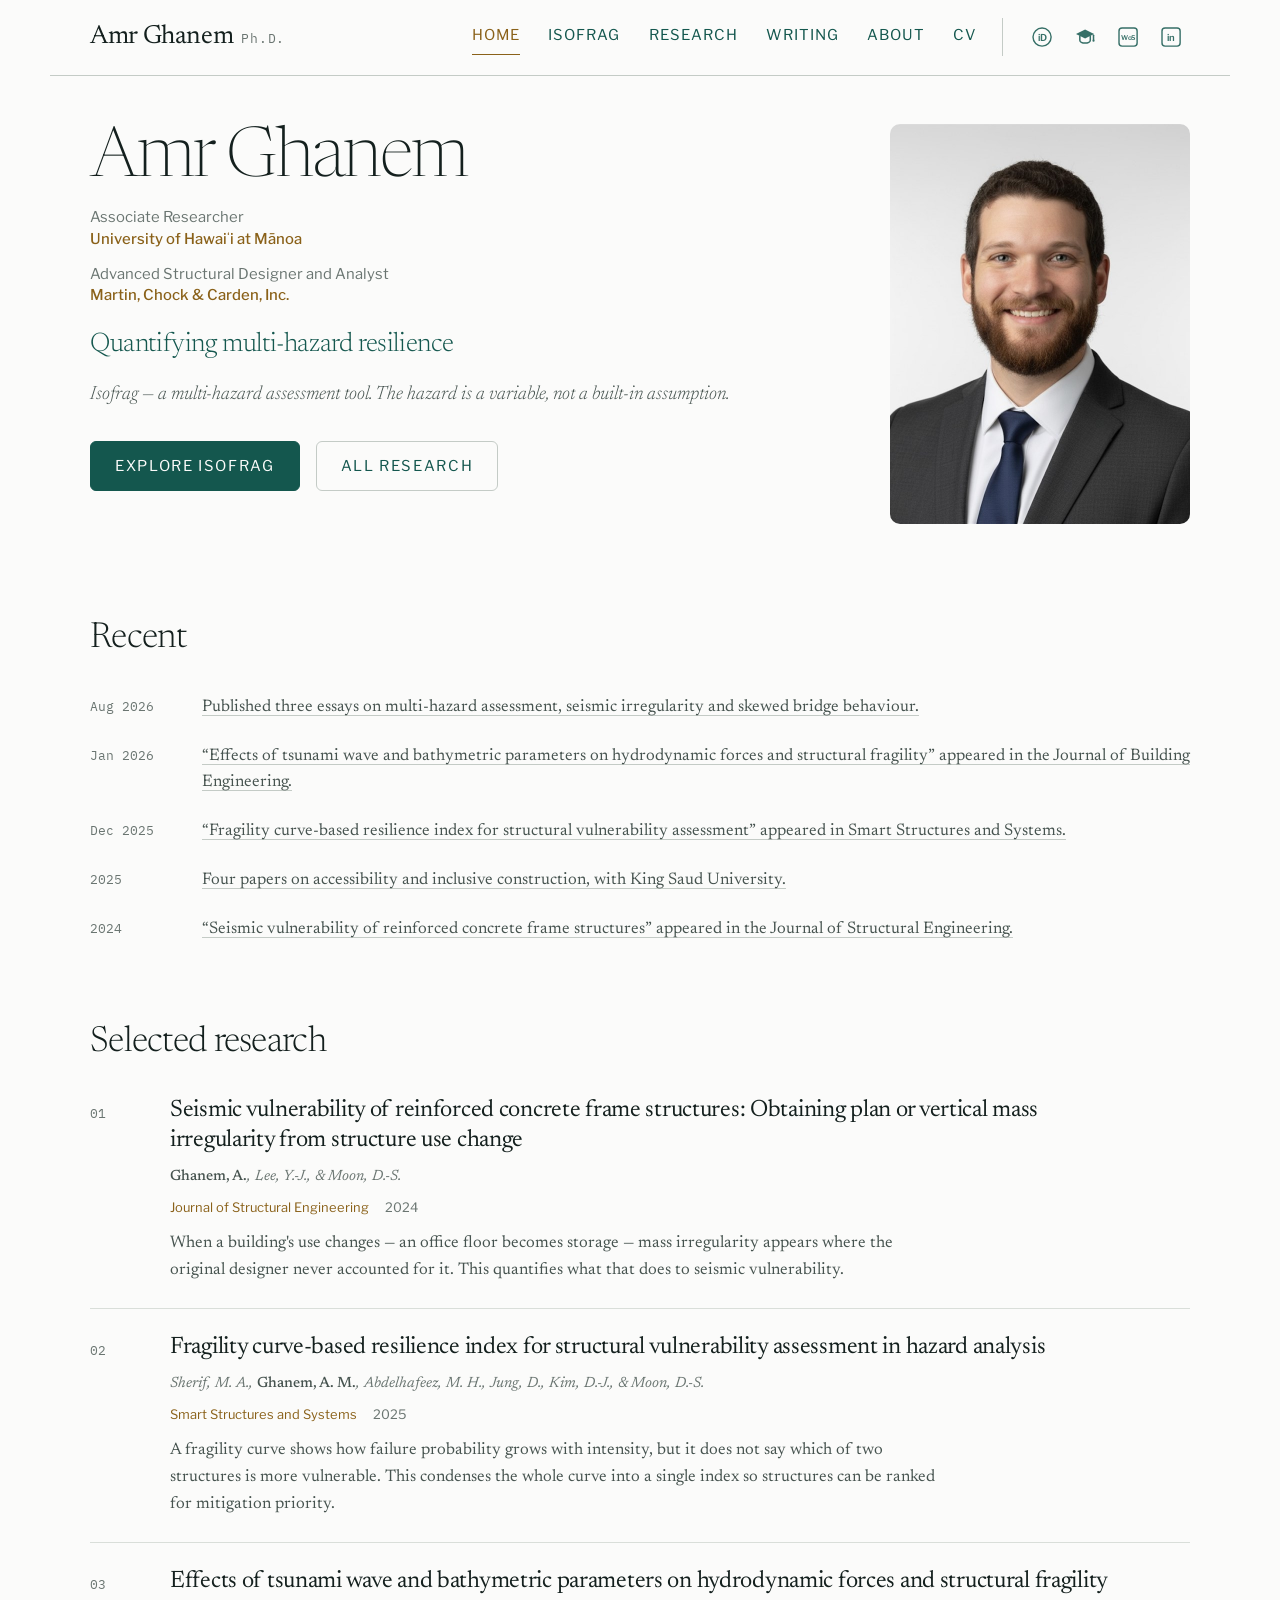
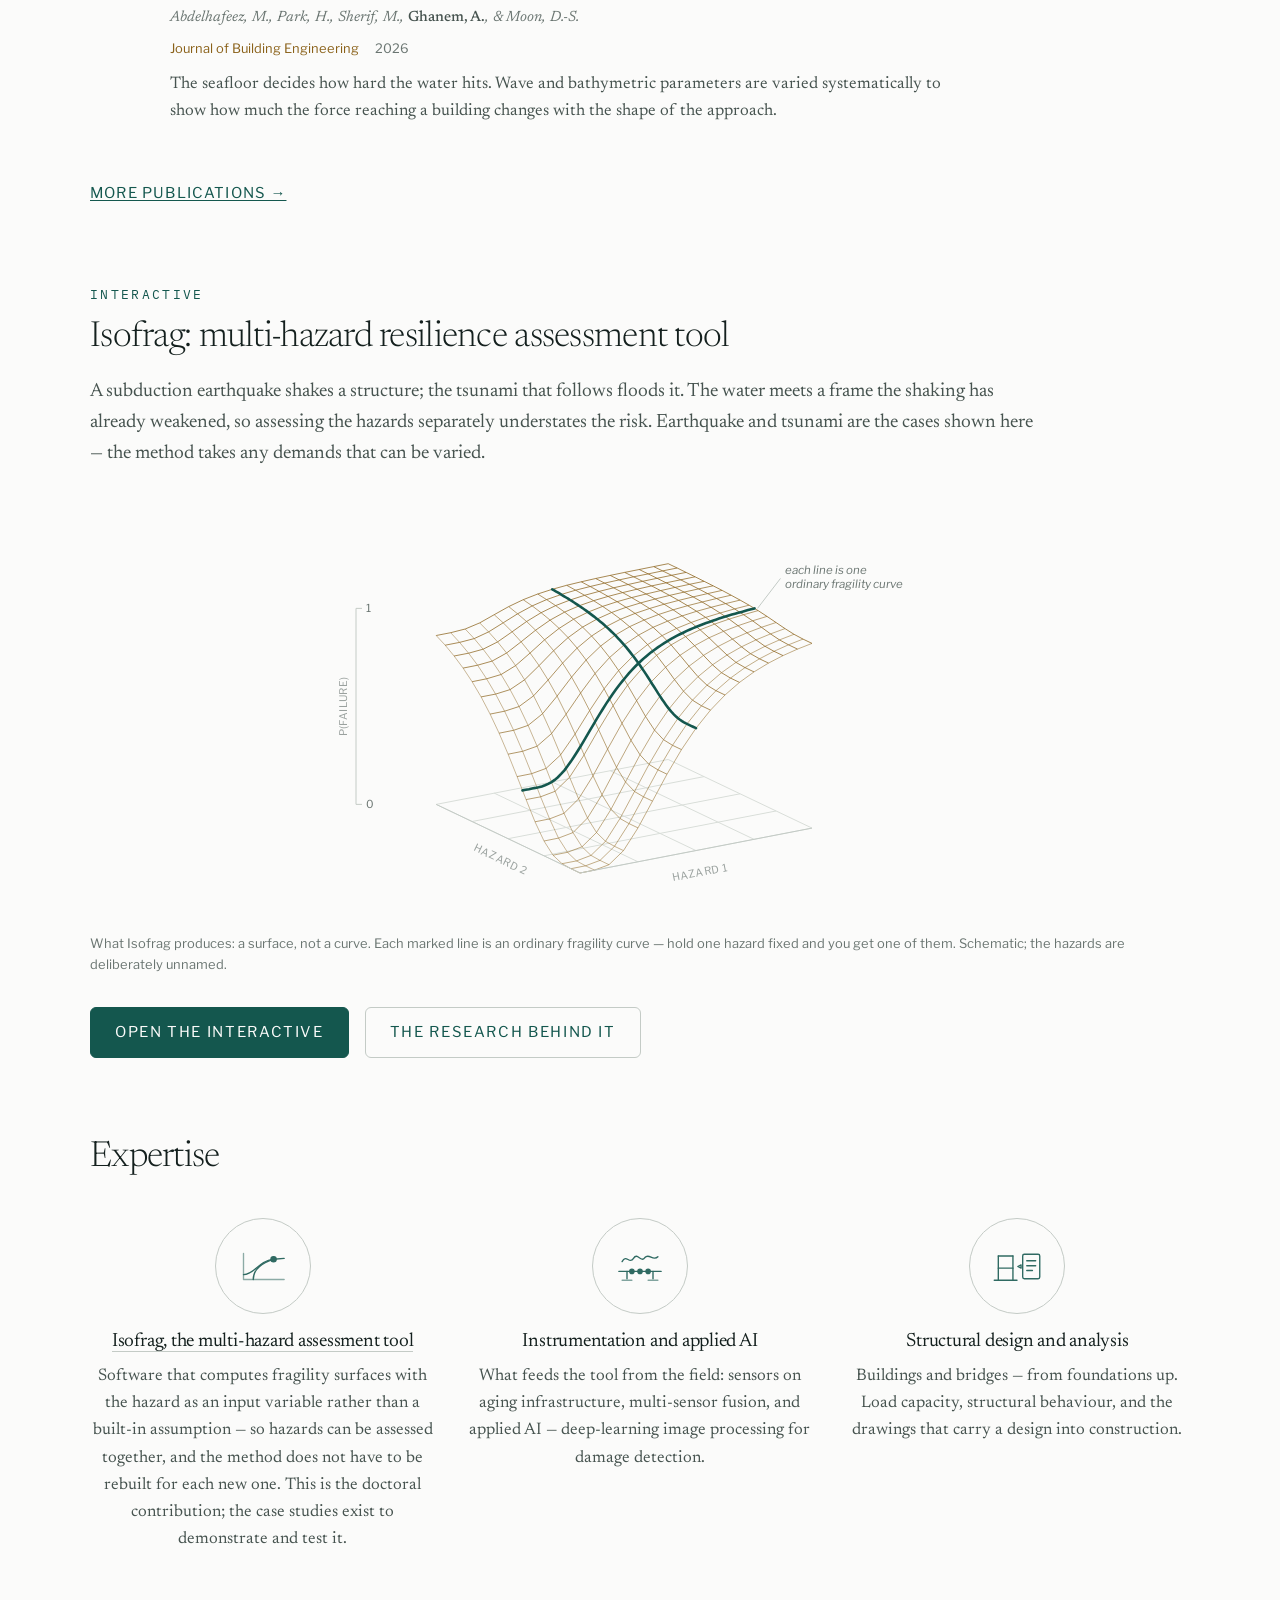
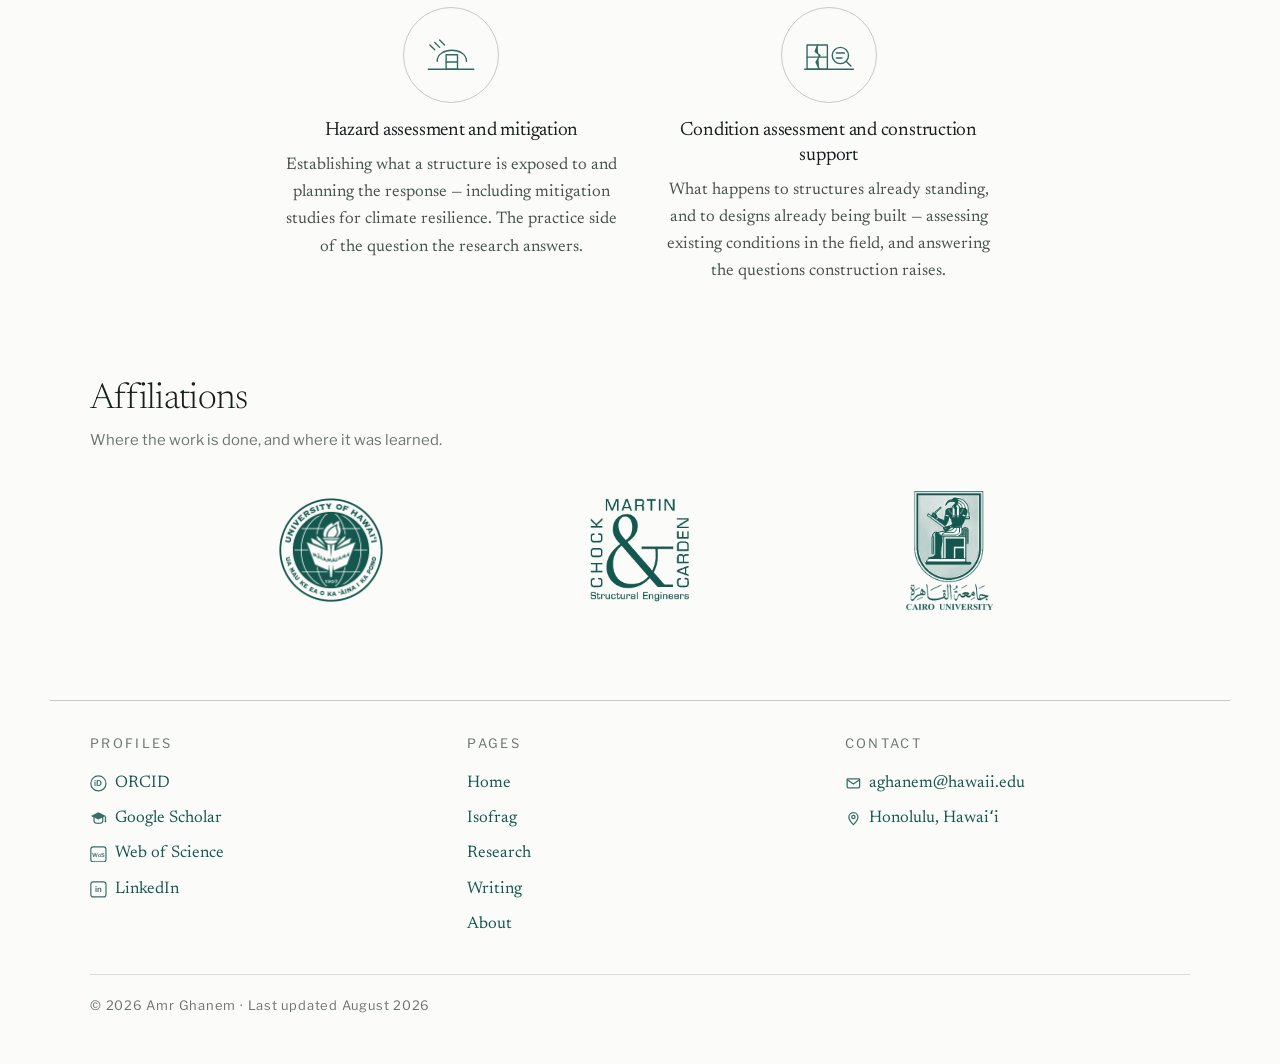
==== commit 757d9d3f: "Publish site - 2026-09-05 11:54" ====
--- a/index.html
+++ b/index.html
@@ -4,18 +4,18 @@
 <meta charset="utf-8">
 <meta name="viewport" content="width=device-width, initial-scale=1">
 <title>Amr Ghanem &mdash; Structural Engineer, Multi-Hazard Researcher</title>
-<meta name="description" content="Amr Ghanem, Ph.D. — structural engineer in Honolulu and author of Locus, a tool computing multi-hazard fragility surfaces for infrastructure.">
+<meta name="description" content="Amr Ghanem, Ph.D. — structural engineer in Honolulu and author of Isofrag, a hazard-agnostic multi-hazard assessment tool computing fragility surfaces for infrastructure.">
 <meta name="author" content="Amr Ghanem">
 <meta name="google-site-verification" content="N7SfwrwoC02l1aEcuYJvm5LP5YG1cOPz4i0i2Lr4dgA">
 <meta name="robots" content="index,follow,max-image-preview:large">
 <link rel="canonical" href="https://amr-ghanem.github.io/index.html">
 <meta property="og:title" content="Amr Ghanem &mdash; Structural Engineer, Multi-Hazard Researcher">
-<meta property="og:description" content="Amr Ghanem, Ph.D. — structural engineer in Honolulu and author of Locus, a tool computing multi-hazard fragility surfaces for infrastructure.">
+<meta property="og:description" content="Amr Ghanem, Ph.D. — structural engineer in Honolulu and author of Isofrag, a hazard-agnostic multi-hazard assessment tool computing fragility surfaces for infrastructure.">
 <meta property="og:type" content="profile">
 <meta property="og:url" content="https://amr-ghanem.github.io/index.html">
 <meta name="twitter:card" content="summary_large_image">
 <meta name="twitter:title" content="Amr Ghanem &mdash; Structural Engineer, Multi-Hazard Researcher">
-<meta name="twitter:description" content="Amr Ghanem, Ph.D. — structural engineer in Honolulu and author of Locus, a tool computing multi-hazard fragility surfaces for infrastructure.">
+<meta name="twitter:description" content="Amr Ghanem, Ph.D. — structural engineer in Honolulu and author of Isofrag, a hazard-agnostic multi-hazard assessment tool computing fragility surfaces for infrastructure.">
 <meta name="twitter:image" content="https://amr-ghanem.github.io/og-card.jpg">
 <meta property="og:image" content="https://amr-ghanem.github.io/og-card.jpg">
 <meta property="og:image:width" content="1200">
@@ -26,7 +26,7 @@
 <link rel="apple-touch-icon" href="icons/icon-192.png">
 <link rel="manifest" href="site.webmanifest">
 <link rel="preconnect" href="https://fonts.googleapis.com"><link rel="preconnect" href="https://fonts.gstatic.com" crossorigin><link rel="stylesheet" href="https://fonts.googleapis.com/css2?family=IBM+Plex+Mono:wght@400;500&family=Libre+Franklin:wght@400;500&family=Newsreader:ital,opsz,wght@0,6..72,200;0,6..72,300;0,6..72,400;0,6..72,500;1,6..72,300&display=swap">
-<link rel="stylesheet" href="style.css?v=5f409c3592">
+<link rel="stylesheet" href="style.css?v=4a5e3db9c3">
 <script type="application/ld+json">
 {
     "@context":  "https://schema.org",
@@ -40,7 +40,7 @@
                      "Associate Researcher",
                      "Advanced Structural Designer and Analyst"
                  ],
-    "description":  "Amr Ghanem, Ph.D. — structural engineer in Honolulu and author of Locus, a tool computing multi-hazard fragility surfaces for infrastructure.",
+    "description":  "Amr Ghanem, Ph.D. — structural engineer in Honolulu and author of Isofrag, a hazard-agnostic multi-hazard assessment tool computing fragility surfaces for infrastructure.",
     "email":  "mailto:aghanem@hawaii.edu",
     "url":  "https://amr-ghanem.github.io",
     "image":  {
@@ -128,7 +128,8 @@
                    "https://www.webofscience.com/wos/author/record/PLC-4161-2026",
                    "https://www.linkedin.com/in/amr-ghanem",
                    "https://www.researchgate.net/profile/Amr-Ghanem",
-                   "https://github.com/amr-ghanem"
+                   "https://github.com/amr-ghanem",
+                   "https://www.wikidata.org/wiki/Q141226716"
                ]
 }
 </script>
@@ -138,7 +139,7 @@
 <header class="site">
   <a class="wordmark" href="index.html"><strong>Amr Ghanem</strong><span>Ph.D.</span></a>
   <div class="headright">
-    <nav><a href="index.html" class="active" aria-current="page">Home</a><a href="locus.html">Locus</a><a href="research.html">Research</a><a href="writing.html">Writing</a><a href="about.html">About</a><a href="cv.html">CV</a></nav>
+    <nav><a href="index.html" class="active" aria-current="page">Home</a><a href="isofrag.html">Isofrag</a><a href="research.html">Research</a><a href="writing.html">Writing</a><a href="about.html">About</a><a href="cv.html">CV</a></nav>
     <div class="hicons">
       <a href="https://orcid.org/0000-0002-1855-5421" rel="noopener noreferrer" title="ORCID" aria-label="ORCID" target="_blank"><svg class="icon" viewBox="0 0 20 20" aria-hidden="true" fill="none" stroke="currentColor" stroke-width="1.4"><circle cx="10" cy="10" r="9" /><text x="10" y="13.6" text-anchor="middle" font-family="Libre Franklin, Segoe UI, sans-serif" font-size="9.5" font-weight="600" letter-spacing="0" fill="currentColor" stroke="none">iD</text></svg></a><a href="https://scholar.google.com/citations?user=Y_kH3ooAAAAJ" rel="noopener noreferrer" title="Google Scholar" aria-label="Google Scholar" target="_blank"><svg class="icon" viewBox="0 0 20 20" aria-hidden="true" fill="none" stroke="currentColor" stroke-width="1.5" stroke-linecap="round" stroke-linejoin="round"><path d="M10 2.6 19 7 10 11.4 1 7z" fill="currentColor" stroke="none"/><path d="M4.8 9v4.1c0 1.6 2.3 2.9 5.2 2.9s5.2-1.3 5.2-2.9V9"/><path d="M18.4 8.1v4.6"/><circle cx="18.4" cy="13.6" r="1.1" fill="currentColor" stroke="none"/></svg></a><a href="https://www.webofscience.com/wos/author/record/PLC-4161-2026" rel="noopener noreferrer" title="Web of Science" aria-label="Web of Science" target="_blank"><svg class="icon" viewBox="0 0 20 20" aria-hidden="true" fill="none" stroke="currentColor" stroke-width="1.4"><rect x="1" y="1" width="18" height="18" rx="3" /><text x="10" y="12.8" text-anchor="middle" font-family="Libre Franklin, Segoe UI, sans-serif" font-size="6.6" font-weight="600" letter-spacing="-.02em" fill="currentColor" stroke="none">WoS</text></svg></a><a href="https://www.linkedin.com/in/amr-ghanem" rel="noopener noreferrer" title="LinkedIn" aria-label="LinkedIn" target="_blank"><svg class="icon" viewBox="0 0 20 20" aria-hidden="true" fill="none" stroke="currentColor" stroke-width="1.4"><rect x="1" y="1" width="18" height="18" rx="3" /><text x="10" y="13.6" text-anchor="middle" font-family="Libre Franklin, Segoe UI, sans-serif" font-size="9.5" font-weight="600" letter-spacing="0" fill="currentColor" stroke="none">in</text></svg></a>
     </div>
@@ -150,8 +151,8 @@
     <h1>Amr Ghanem</h1>
     <ul class="roles"><li><span class="rl">Associate Researcher</span><span class="ro">University of Hawaiʻi at Mānoa</span></li><li><span class="rl">Advanced Structural Designer and Analyst</span><span class="ro">Martin, Chock &amp; Carden, Inc.</span></li></ul>
     <p class="hero-claim">Quantifying multi-hazard resilience</p>
-    <p class="lede">Resilience assessment for buildings and infrastructure — what happens to a structure when hazards arrive in sequence, computed across a whole parameter space rather than one case at a time.</p>
-    <p class="cta"><a class="btn" href="locus.html">Explore Locus</a><a class="btn ghost" href="research.html">All research</a></p>
+    <p class="lede">Isofrag — a multi-hazard assessment tool. The hazard is a variable, not a built-in assumption.</p>
+    <p class="cta"><a class="btn" href="isofrag.html">Explore Isofrag</a><a class="btn ghost" href="research.html">All research</a></p>
   </div>
   <div class="hero-side">
     <figure class="hero-portrait"><img class="portrait" src="headshot.jpg" alt="Amr Ghanem" width="320" height="400"></figure>
@@ -182,7 +183,7 @@
   </article>  <article class="work">
     <p class="idx">02</p>
     <div>
-      <h3><a href="http://www.techno-press.org/content/?page=article&journal=sss&volume=36&num=6&ordernum=5" rel="noopener noreferrer" target="_blank">Fragility curve-based resilience index for structural vulnerability assessment in hazard analysis</a></h3>
+      <h3><a href="https://doi.org/10.12989/sss.2025.36.6.357" rel="noopener noreferrer" target="_blank">Fragility curve-based resilience index for structural vulnerability assessment in hazard analysis</a></h3>
       <p class="authors">Sherif, M. A., <strong>Ghanem, A. M.</strong>, Abdelhafeez, M. H., Jung, D., Kim, D.-J., &amp; Moon, D.-S.</p>
       <p class="meta"><span class="venue">Smart Structures and Systems</span><span class="year">2025</span></p>
       <p class="plain">A fragility curve shows how failure probability grows with intensity, but it does not say which of two structures is more vulnerable. This condenses the whole curve into a single index so structures can be ranked for mitigation priority.</p>
@@ -201,28 +202,28 @@
 
 <!-- The tool keeps its interactive on the front page because it is the reason
      anyone stays, but the six-step flow, the engine diagram and the narrative
-     move to locus.html. The home page previously ran three consecutive Locus
+     move to isofrag.html. The home page previously ran three consecutive Isofrag
      sections before any publication appeared, which read as "here is my one
      PhD project" rather than "here is a body of work". -->
 <section class="explorer showcase" id="explorer">
   <div class="exp-intro">
     <div class="exp-introhead">
       <p class="fignum">Interactive</p>
-      <h2>Locus: multi-hazard resilience assessment tool</h2>
+      <h2>Isofrag: multi-hazard resilience assessment tool</h2>
     </div>
     <p>A subduction earthquake shakes a structure; the tsunami that follows floods it. The water meets a frame the shaking has already weakened, so assessing the hazards separately understates the risk. Earthquake and tsunami are the cases shown here &mdash; the method takes any demands that can be varied.</p>
   </div>
 
-  <figure class="locusfig art"><svg class="figsvg surf" viewBox="0 0 620 420" role="img" aria-label="A fragility surface drawn as a wireframe: failure probability rising across two hazards together, with two ordinary fragility curves marked on it as slices that cross" xmlns="http://www.w3.org/2000/svg"><g class="fgrid"><line x1="250" y1="372" x2="106.2" y2="303.4"/><line x1="250" y1="372" x2="482" y2="327.1"/><line x1="308" y1="360.8" x2="164.2" y2="292.1"/><line x1="214" y1="354.8" x2="446" y2="310"/><line x1="366" y1="349.6" x2="222.2" y2="280.9"/><line x1="178.1" y1="337.7" x2="410.1" y2="292.8"/><line x1="424" y1="338.3" x2="280.2" y2="269.7"/><line x1="142.1" y1="320.5" x2="374.1" y2="275.6"/><line x1="482" y1="327.1" x2="338.2" y2="258.5"/><line x1="106.2" y1="303.4" x2="338.2" y2="258.5"/></g><g class="fmesh"><path class="m" opacity="0.6" d="M250 372 L264.5 369.1 L279 363.7 L293.5 349.6 L308 326.9 L322.5 300.1 L337 273.2 L351.5 248.6 L366 227.2 L380.5 209.1 L395 194 L409.5 181.4 L424 170.9 L438.5 162.1 L453 154.6 L467.5 148.1 L482 142.4"/><path class="m" opacity="0.6" d="M241 367.7 L255.5 364.8 L270 359.4 L284.5 345.3 L299 322.6 L313.5 295.8 L328 268.9 L342.5 244.3 L357 222.9 L371.5 204.8 L386 189.7 L400.5 177.1 L415 166.6 L429.5 157.8 L444 150.3 L458.5 143.8 L473 138.1"/><path class="m" opacity="0.6" d="M232 362.7 L246.5 359.9 L261 354.4 L275.5 340.3 L290 317.5 L304.5 290.5 L319 263.4 L333.5 238.7 L348 217.3 L362.5 199.2 L377 184.2 L391.5 171.7 L406 161.4 L420.5 152.7 L435 145.3 L449.5 138.9 L464 133.3"/><path class="m" opacity="0.61" d="M223 354.2 L237.5 351.3 L252 345.8 L266.5 331.5 L281 308.3 L295.5 281 L310 253.8 L324.5 229.1 L339 207.9 L353.5 190.2 L368 175.7 L382.5 163.8 L397 154 L411.5 145.8 L426 138.9 L440.5 132.9 L455 127.6"/><path class="m" opacity="0.64" d="M214 340 L228.5 337.1 L243 331.6 L257.5 317 L272 293.7 L286.5 266.3 L301 239.4 L315.5 215.4 L330 195.1 L344.5 178.6 L359 165.2 L373.5 154.4 L388 145.5 L402.5 138.1 L417 131.8 L431.5 126.3 L446 121.5"/><path class="m" opacity="0.67" d="M205 320.8 L219.6 317.9 L234 312.3 L248.6 297.9 L263 274.8 L277.6 248.1 L292 222.3 L306.6 199.7 L321 181.1 L335.6 166.2 L350 154.3 L364.6 144.7 L379 136.8 L393.6 130.3 L408 124.7 L422.6 119.8 L437 115.4"/><path class="m" opacity="0.7" d="M196.1 298.6 L210.6 295.8 L225.1 290.3 L239.6 276.2 L254.1 253.9 L268.6 228.6 L283.1 204.6 L297.6 184.1 L312.1 167.5 L326.6 154.3 L341.1 143.9 L355.6 135.6 L370.1 128.8 L384.6 123.1 L399.1 118.1 L413.6 113.7 L428.1 109.6"/><path class="m" opacity="0.73" d="M187.1 275.6 L201.6 272.7 L216.1 267.4 L230.6 253.9 L245.1 233 L259.6 209.6 L274.1 187.8 L288.6 169.5 L303.1 155 L317.6 143.6 L332.1 134.6 L346.6 127.4 L361.1 121.5 L375.6 116.4 L390.1 112 L404.6 107.9 L419.1 104.2"/><path class="m" opacity="0.76" d="M178.1 253.2 L192.6 250.3 L207.1 245.2 L221.6 232.5 L236.1 213.2 L250.6 192 L265.1 172.5 L279.6 156.5 L294.1 143.9 L308.6 134.1 L323.1 126.3 L337.6 120.1 L352.1 114.9 L366.6 110.3 L381.1 106.3 L395.6 102.6 L410.1 99.1"/><path class="m" opacity="0.78" d="M169.1 232.2 L183.6 229.3 L198.1 224.4 L212.6 212.7 L227.1 195.1 L241.6 176.1 L256.1 159 L270.6 145.1 L285.1 134.2 L299.6 125.7 L314.1 119 L328.6 113.5 L343.1 108.8 L357.6 104.7 L372.1 101 L386.6 97.5 L401.1 94.2"/><path class="m" opacity="0.8" d="M160.1 213.1 L174.6 210.2 L189.1 205.5 L203.6 194.8 L218.1 179 L232.6 162.1 L247.1 147.1 L261.6 135 L276.1 125.6 L290.6 118.2 L305.1 112.4 L319.6 107.5 L334.1 103.2 L348.6 99.4 L363.1 95.9 L377.6 92.6 L392.1 89.4"/><path class="m" opacity="0.82" d="M151.1 195.9 L165.6 193.1 L180.1 188.6 L194.6 178.8 L209.1 164.6 L223.6 149.7 L238.1 136.6 L252.6 126.1 L267.1 118 L281.6 111.5 L296.1 106.3 L310.6 101.9 L325.1 98 L339.6 94.4 L354.1 91.1 L368.6 87.9 L383.1 84.8"/><path class="m" opacity="0.83" d="M142.1 180.7 L156.6 177.8 L171.1 173.5 L185.6 164.6 L200.1 152 L214.6 138.8 L229.1 127.4 L243.6 118.2 L258.1 111.1 L272.6 105.4 L287.1 100.7 L301.6 96.6 L316.1 93 L330.6 89.6 L345.1 86.4 L359.6 83.3 L374.1 80.3"/><path class="m" opacity="0.85" d="M133.1 167.1 L147.6 164.2 L162.1 160.1 L176.6 152 L191.1 140.8 L205.6 129.2 L220.1 119.1 L234.6 111.1 L249.1 104.8 L263.6 99.7 L278.1 95.4 L292.6 91.6 L307.1 88.2 L321.6 84.9 L336.1 81.8 L350.6 78.8 L365.1 75.8"/><path class="m" opacity="0.86" d="M124.1 155 L138.6 152.2 L153.1 148.2 L167.6 140.9 L182.1 130.8 L196.6 120.5 L211.1 111.7 L225.6 104.6 L240.1 99 L254.6 94.3 L269.1 90.4 L283.6 86.8 L298.1 83.5 L312.6 80.3 L327.1 77.3 L341.6 74.3 L356.1 71.4"/><path class="m" opacity="0.86" d="M115.2 144.2 L129.6 141.4 L144.2 137.6 L158.6 130.9 L173.2 121.8 L187.6 112.8 L202.2 104.9 L216.6 98.6 L231.2 93.5 L245.6 89.2 L260.2 85.5 L274.6 82.1 L289.2 78.9 L303.6 75.8 L318.2 72.9 L332.6 69.9 L347.2 67"/><path class="m" opacity="0.87" d="M106.2 134.5 L120.7 131.7 L135.2 128 L149.7 121.9 L164.2 113.7 L178.7 105.6 L193.2 98.7 L207.7 93 L222.2 88.3 L236.7 84.3 L251.2 80.8 L265.7 77.5 L280.2 74.4 L294.7 71.4 L309.2 68.5 L323.7 65.6 L338.2 62.7"/><path class="m" opacity="0.52" d="M250 372 L241 367.7 L232 362.7 L223 354.2 L214 340 L205 320.8 L196.1 298.6 L187.1 275.6 L178.1 253.2 L169.1 232.2 L160.1 213.1 L151.1 195.9 L142.1 180.7 L133.1 167.1 L124.1 155 L115.2 144.2 L106.2 134.5"/><path class="m" opacity="0.52" d="M264.5 369.1 L255.5 364.8 L246.5 359.9 L237.5 351.3 L228.5 337.1 L219.6 317.9 L210.6 295.8 L201.6 272.7 L192.6 250.3 L183.6 229.3 L174.6 210.2 L165.6 193.1 L156.6 177.8 L147.6 164.2 L138.6 152.2 L129.6 141.4 L120.7 131.7"/><path class="m" opacity="0.53" d="M279 363.7 L270 359.4 L261 354.4 L252 345.8 L243 331.6 L234 312.3 L225.1 290.3 L216.1 267.4 L207.1 245.2 L198.1 224.4 L189.1 205.5 L180.1 188.6 L171.1 173.5 L162.1 160.1 L153.1 148.2 L144.2 137.6 L135.2 128"/><path class="m" opacity="0.56" d="M293.5 349.6 L284.5 345.3 L275.5 340.3 L266.5 331.5 L257.5 317 L248.6 297.9 L239.6 276.2 L230.6 253.9 L221.6 232.5 L212.6 212.7 L203.6 194.8 L194.6 178.8 L185.6 164.6 L176.6 152 L167.6 140.9 L158.6 130.9 L149.7 121.9"/><path class="m" opacity="0.61" d="M308 326.9 L299 322.6 L290 317.5 L281 308.3 L272 293.7 L263 274.8 L254.1 253.9 L245.1 233 L236.1 213.2 L227.1 195.1 L218.1 179 L209.1 164.6 L200.1 152 L191.1 140.8 L182.1 130.8 L173.2 121.8 L164.2 113.7"/><path class="m" opacity="0.66" d="M322.5 300.1 L313.5 295.8 L304.5 290.5 L295.5 281 L286.5 266.3 L277.6 248.1 L268.6 228.6 L259.6 209.6 L250.6 192 L241.6 176.1 L232.6 162.1 L223.6 149.7 L214.6 138.8 L205.6 129.2 L196.6 120.5 L187.6 112.8 L178.7 105.6"/><path class="m" opacity="0.71" d="M337 273.2 L328 268.9 L319 263.4 L310 253.8 L301 239.4 L292 222.3 L283.1 204.6 L274.1 187.8 L265.1 172.5 L256.1 159 L247.1 147.1 L238.1 136.6 L229.1 127.4 L220.1 119.1 L211.1 111.7 L202.2 104.9 L193.2 98.7"/><path class="m" opacity="0.76" d="M351.5 248.6 L342.5 244.3 L333.5 238.7 L324.5 229.1 L315.5 215.4 L306.6 199.7 L297.6 184.1 L288.6 169.5 L279.6 156.5 L270.6 145.1 L261.6 135 L252.6 126.1 L243.6 118.2 L234.6 111.1 L225.6 104.6 L216.6 98.6 L207.7 93"/><path class="m" opacity="0.79" d="M366 227.2 L357 222.9 L348 217.3 L339 207.9 L330 195.1 L321 181.1 L312.1 167.5 L303.1 155 L294.1 143.9 L285.1 134.2 L276.1 125.6 L267.1 118 L258.1 111.1 L249.1 104.8 L240.1 99 L231.2 93.5 L222.2 88.3"/><path class="m" opacity="0.82" d="M380.5 209.1 L371.5 204.8 L362.5 199.2 L353.5 190.2 L344.5 178.6 L335.6 166.2 L326.6 154.3 L317.6 143.6 L308.6 134.1 L299.6 125.7 L290.6 118.2 L281.6 111.5 L272.6 105.4 L263.6 99.7 L254.6 94.3 L245.6 89.2 L236.7 84.3"/><path class="m" opacity="0.84" d="M395 194 L386 189.7 L377 184.2 L368 175.7 L359 165.2 L350 154.3 L341.1 143.9 L332.1 134.6 L323.1 126.3 L314.1 119 L305.1 112.4 L296.1 106.3 L287.1 100.7 L278.1 95.4 L269.1 90.4 L260.2 85.5 L251.2 80.8"/><path class="m" opacity="0.85" d="M409.5 181.4 L400.5 177.1 L391.5 171.7 L382.5 163.8 L373.5 154.4 L364.6 144.7 L355.6 135.6 L346.6 127.4 L337.6 120.1 L328.6 113.5 L319.6 107.5 L310.6 101.9 L301.6 96.6 L292.6 91.6 L283.6 86.8 L274.6 82.1 L265.7 77.5"/><path class="m" opacity="0.86" d="M424 170.9 L415 166.6 L406 161.4 L397 154 L388 145.5 L379 136.8 L370.1 128.8 L361.1 121.5 L352.1 114.9 L343.1 108.8 L334.1 103.2 L325.1 98 L316.1 93 L307.1 88.2 L298.1 83.5 L289.2 78.9 L280.2 74.4"/><path class="m" opacity="0.87" d="M438.5 162.1 L429.5 157.8 L420.5 152.7 L411.5 145.8 L402.5 138.1 L393.6 130.3 L384.6 123.1 L375.6 116.4 L366.6 110.3 L357.6 104.7 L348.6 99.4 L339.6 94.4 L330.6 89.6 L321.6 84.9 L312.6 80.3 L303.6 75.8 L294.7 71.4"/><path class="m" opacity="0.88" d="M453 154.6 L444 150.3 L435 145.3 L426 138.9 L417 131.8 L408 124.7 L399.1 118.1 L390.1 112 L381.1 106.3 L372.1 101 L363.1 95.9 L354.1 91.1 L345.1 86.4 L336.1 81.8 L327.1 77.3 L318.2 72.9 L309.2 68.5"/><path class="m" opacity="0.88" d="M467.5 148.1 L458.5 143.8 L449.5 138.9 L440.5 132.9 L431.5 126.3 L422.6 119.8 L413.6 113.7 L404.6 107.9 L395.6 102.6 L386.6 97.5 L377.6 92.6 L368.6 87.9 L359.6 83.3 L350.6 78.8 L341.6 74.3 L332.6 69.9 L323.7 65.6"/><path class="m" opacity="0.89" d="M482 142.4 L473 138.1 L464 133.3 L455 127.6 L446 121.5 L437 115.4 L428.1 109.6 L419.1 104.2 L410.1 99.1 L401.1 94.2 L392.1 89.4 L383.1 84.8 L374.1 80.3 L365.1 75.8 L356.1 71.4 L347.2 67 L338.2 62.7"/></g><path class="fslice" d="M192.5 289.4 L195.7 288.8 L198.9 288.2 L202.1 287.5 L205.4 286.9 L208.6 286.2 L211.8 285.4 L215 284.3 L218.2 282.9 L221.5 281.1 L224.7 278.9 L227.9 276.2 L231.1 272.9 L234.4 269.3 L237.6 265.1 L240.8 260.6 L244 255.8 L247.2 250.8 L250.5 245.5 L253.7 240.1 L256.9 234.6 L260.1 229.1 L263.4 223.6 L266.6 218.2 L269.8 212.9 L273 207.7 L276.2 202.6 L279.5 197.7 L282.7 193 L285.9 188.5 L289.1 184.2 L292.4 180.1 L295.6 176.2 L298.8 172.4 L302 168.9 L305.2 165.5 L308.5 162.3 L311.7 159.3 L314.9 156.4 L318.1 153.7 L321.4 151.1 L324.6 148.7 L327.8 146.4 L331 144.2 L334.2 142.1 L337.5 140.1 L340.7 138.2 L343.9 136.4 L347.1 134.7 L350.4 133 L353.6 131.5 L356.8 129.9 L360 128.5 L363.2 127.1 L366.5 125.8 L369.7 124.5 L372.9 123.2 L376.1 122 L379.4 120.9 L382.6 119.8 L385.8 118.7 L389 117.6 L392.2 116.6 L395.5 115.6 L398.7 114.6 L401.9 113.6 L405.1 112.7 L408.4 111.8 L411.6 110.9 L414.8 110 L418 109.1 L421.2 108.3 L424.5 107.4"/><path class="fslice" d="M366 227.2 L364 226.2 L362 225.3 L360 224.3 L358 223.4 L356 222.4 L354 221.3 L352 220.1 L350 218.8 L348 217.3 L346 215.5 L344 213.6 L342 211.5 L340 209.1 L338 206.6 L336 203.9 L334 201.1 L332 198.2 L330 195.1 L328 192.1 L326 188.9 L324 185.8 L322 182.7 L320.1 179.6 L318.1 176.5 L316.1 173.4 L314.1 170.4 L312.1 167.5 L310.1 164.6 L308.1 161.7 L306.1 159 L304.1 156.3 L302.1 153.7 L300.1 151.1 L298.1 148.6 L296.1 146.2 L294.1 143.9 L292.1 141.6 L290.1 139.4 L288.1 137.3 L286.1 135.2 L284.1 133.2 L282.1 131.2 L280.1 129.3 L278.1 127.4 L276.1 125.6 L274.1 123.8 L272.1 122.1 L270.1 120.4 L268.1 118.8 L266.1 117.2 L264.1 115.6 L262.1 114.1 L260.1 112.6 L258.1 111.1 L256.1 109.6 L254.1 108.2 L252.1 106.8 L250.1 105.5 L248.1 104.1 L246.1 102.8 L244.1 101.5 L242.1 100.2 L240.1 99 L238.1 97.7 L236.1 96.5 L234.1 95.3 L232.1 94.1 L230.2 92.9 L228.2 91.7 L226.2 90.6 L224.2 89.4 L222.2 88.3"/><g class="faxis"><line x1="250" y1="372" x2="482" y2="327.1"/><line x1="250" y1="372" x2="106.2" y2="303.4"/></g><text class="flab" x="370.2" y="375.1" text-anchor="middle" transform="rotate(-10.95 370.2 375.1)">hazard 1</text><text class="flab" x="168.6" y="361.6" text-anchor="middle" transform="rotate(25.5 168.6 361.6)">hazard 2</text><g class="fscale"><line x1="26" y1="107.36" x2="26" y2="303.36"/><line x1="26" y1="107.36" x2="32" y2="107.36"/><line x1="26" y1="303.36" x2="32" y2="303.36"/></g><text class="ftk" x="36" y="111.36">1</text><text class="ftk" x="36" y="307.36">0</text><text class="flab" x="17" y="205.4" text-anchor="middle" transform="rotate(-90 17 205.4)">P(failure)</text><line class="flead" x1="427.5" y1="107.4" x2="450.5" y2="77.4"/><text class="fnote" x="454.5" y="73.4">each line is one</text><text class="fnote" x="454.5" y="87.4">ordinary fragility curve</text></svg><figcaption>What Locus produces: a surface, not a curve. Each marked line is an ordinary fragility curve &mdash; hold one hazard fixed and you get one of them. Schematic; the hazards are deliberately unnamed.</figcaption></figure>
-  <p class="cta"><a class="btn" href="locus.html">Open the interactive</a><a class="btn ghost" href="research.html">The research behind it</a></p>
+  <figure class="isofragfig art"><svg class="figsvg surf" viewBox="0 0 620 420" role="img" aria-label="A fragility surface drawn as a wireframe: failure probability rising across two hazards together, with two ordinary fragility curves marked on it as slices that cross" xmlns="http://www.w3.org/2000/svg"><g class="fgrid"><line x1="250" y1="372" x2="106.2" y2="303.4"/><line x1="250" y1="372" x2="482" y2="327.1"/><line x1="308" y1="360.8" x2="164.2" y2="292.1"/><line x1="214" y1="354.8" x2="446" y2="310"/><line x1="366" y1="349.6" x2="222.2" y2="280.9"/><line x1="178.1" y1="337.7" x2="410.1" y2="292.8"/><line x1="424" y1="338.3" x2="280.2" y2="269.7"/><line x1="142.1" y1="320.5" x2="374.1" y2="275.6"/><line x1="482" y1="327.1" x2="338.2" y2="258.5"/><line x1="106.2" y1="303.4" x2="338.2" y2="258.5"/></g><g class="fmesh"><path class="m" opacity="0.6" d="M250 372 L264.5 369.1 L279 363.7 L293.5 349.6 L308 326.9 L322.5 300.1 L337 273.2 L351.5 248.6 L366 227.2 L380.5 209.1 L395 194 L409.5 181.4 L424 170.9 L438.5 162.1 L453 154.6 L467.5 148.1 L482 142.4"/><path class="m" opacity="0.6" d="M241 367.7 L255.5 364.8 L270 359.4 L284.5 345.3 L299 322.6 L313.5 295.8 L328 268.9 L342.5 244.3 L357 222.9 L371.5 204.8 L386 189.7 L400.5 177.1 L415 166.6 L429.5 157.8 L444 150.3 L458.5 143.8 L473 138.1"/><path class="m" opacity="0.6" d="M232 362.7 L246.5 359.9 L261 354.4 L275.5 340.3 L290 317.5 L304.5 290.5 L319 263.4 L333.5 238.7 L348 217.3 L362.5 199.2 L377 184.2 L391.5 171.7 L406 161.4 L420.5 152.7 L435 145.3 L449.5 138.9 L464 133.3"/><path class="m" opacity="0.61" d="M223 354.2 L237.5 351.3 L252 345.8 L266.5 331.5 L281 308.3 L295.5 281 L310 253.8 L324.5 229.1 L339 207.9 L353.5 190.2 L368 175.7 L382.5 163.8 L397 154 L411.5 145.8 L426 138.9 L440.5 132.9 L455 127.6"/><path class="m" opacity="0.64" d="M214 340 L228.5 337.1 L243 331.6 L257.5 317 L272 293.7 L286.5 266.3 L301 239.4 L315.5 215.4 L330 195.1 L344.5 178.6 L359 165.2 L373.5 154.4 L388 145.5 L402.5 138.1 L417 131.8 L431.5 126.3 L446 121.5"/><path class="m" opacity="0.67" d="M205 320.8 L219.6 317.9 L234 312.3 L248.6 297.9 L263 274.8 L277.6 248.1 L292 222.3 L306.6 199.7 L321 181.1 L335.6 166.2 L350 154.3 L364.6 144.7 L379 136.8 L393.6 130.3 L408 124.7 L422.6 119.8 L437 115.4"/><path class="m" opacity="0.7" d="M196.1 298.6 L210.6 295.8 L225.1 290.3 L239.6 276.2 L254.1 253.9 L268.6 228.6 L283.1 204.6 L297.6 184.1 L312.1 167.5 L326.6 154.3 L341.1 143.9 L355.6 135.6 L370.1 128.8 L384.6 123.1 L399.1 118.1 L413.6 113.7 L428.1 109.6"/><path class="m" opacity="0.73" d="M187.1 275.6 L201.6 272.7 L216.1 267.4 L230.6 253.9 L245.1 233 L259.6 209.6 L274.1 187.8 L288.6 169.5 L303.1 155 L317.6 143.6 L332.1 134.6 L346.6 127.4 L361.1 121.5 L375.6 116.4 L390.1 112 L404.6 107.9 L419.1 104.2"/><path class="m" opacity="0.76" d="M178.1 253.2 L192.6 250.3 L207.1 245.2 L221.6 232.5 L236.1 213.2 L250.6 192 L265.1 172.5 L279.6 156.5 L294.1 143.9 L308.6 134.1 L323.1 126.3 L337.6 120.1 L352.1 114.9 L366.6 110.3 L381.1 106.3 L395.6 102.6 L410.1 99.1"/><path class="m" opacity="0.78" d="M169.1 232.2 L183.6 229.3 L198.1 224.4 L212.6 212.7 L227.1 195.1 L241.6 176.1 L256.1 159 L270.6 145.1 L285.1 134.2 L299.6 125.7 L314.1 119 L328.6 113.5 L343.1 108.8 L357.6 104.7 L372.1 101 L386.6 97.5 L401.1 94.2"/><path class="m" opacity="0.8" d="M160.1 213.1 L174.6 210.2 L189.1 205.5 L203.6 194.8 L218.1 179 L232.6 162.1 L247.1 147.1 L261.6 135 L276.1 125.6 L290.6 118.2 L305.1 112.4 L319.6 107.5 L334.1 103.2 L348.6 99.4 L363.1 95.9 L377.6 92.6 L392.1 89.4"/><path class="m" opacity="0.82" d="M151.1 195.9 L165.6 193.1 L180.1 188.6 L194.6 178.8 L209.1 164.6 L223.6 149.7 L238.1 136.6 L252.6 126.1 L267.1 118 L281.6 111.5 L296.1 106.3 L310.6 101.9 L325.1 98 L339.6 94.4 L354.1 91.1 L368.6 87.9 L383.1 84.8"/><path class="m" opacity="0.83" d="M142.1 180.7 L156.6 177.8 L171.1 173.5 L185.6 164.6 L200.1 152 L214.6 138.8 L229.1 127.4 L243.6 118.2 L258.1 111.1 L272.6 105.4 L287.1 100.7 L301.6 96.6 L316.1 93 L330.6 89.6 L345.1 86.4 L359.6 83.3 L374.1 80.3"/><path class="m" opacity="0.85" d="M133.1 167.1 L147.6 164.2 L162.1 160.1 L176.6 152 L191.1 140.8 L205.6 129.2 L220.1 119.1 L234.6 111.1 L249.1 104.8 L263.6 99.7 L278.1 95.4 L292.6 91.6 L307.1 88.2 L321.6 84.9 L336.1 81.8 L350.6 78.8 L365.1 75.8"/><path class="m" opacity="0.86" d="M124.1 155 L138.6 152.2 L153.1 148.2 L167.6 140.9 L182.1 130.8 L196.6 120.5 L211.1 111.7 L225.6 104.6 L240.1 99 L254.6 94.3 L269.1 90.4 L283.6 86.8 L298.1 83.5 L312.6 80.3 L327.1 77.3 L341.6 74.3 L356.1 71.4"/><path class="m" opacity="0.86" d="M115.2 144.2 L129.6 141.4 L144.2 137.6 L158.6 130.9 L173.2 121.8 L187.6 112.8 L202.2 104.9 L216.6 98.6 L231.2 93.5 L245.6 89.2 L260.2 85.5 L274.6 82.1 L289.2 78.9 L303.6 75.8 L318.2 72.9 L332.6 69.9 L347.2 67"/><path class="m" opacity="0.87" d="M106.2 134.5 L120.7 131.7 L135.2 128 L149.7 121.9 L164.2 113.7 L178.7 105.6 L193.2 98.7 L207.7 93 L222.2 88.3 L236.7 84.3 L251.2 80.8 L265.7 77.5 L280.2 74.4 L294.7 71.4 L309.2 68.5 L323.7 65.6 L338.2 62.7"/><path class="m" opacity="0.52" d="M250 372 L241 367.7 L232 362.7 L223 354.2 L214 340 L205 320.8 L196.1 298.6 L187.1 275.6 L178.1 253.2 L169.1 232.2 L160.1 213.1 L151.1 195.9 L142.1 180.7 L133.1 167.1 L124.1 155 L115.2 144.2 L106.2 134.5"/><path class="m" opacity="0.52" d="M264.5 369.1 L255.5 364.8 L246.5 359.9 L237.5 351.3 L228.5 337.1 L219.6 317.9 L210.6 295.8 L201.6 272.7 L192.6 250.3 L183.6 229.3 L174.6 210.2 L165.6 193.1 L156.6 177.8 L147.6 164.2 L138.6 152.2 L129.6 141.4 L120.7 131.7"/><path class="m" opacity="0.53" d="M279 363.7 L270 359.4 L261 354.4 L252 345.8 L243 331.6 L234 312.3 L225.1 290.3 L216.1 267.4 L207.1 245.2 L198.1 224.4 L189.1 205.5 L180.1 188.6 L171.1 173.5 L162.1 160.1 L153.1 148.2 L144.2 137.6 L135.2 128"/><path class="m" opacity="0.56" d="M293.5 349.6 L284.5 345.3 L275.5 340.3 L266.5 331.5 L257.5 317 L248.6 297.9 L239.6 276.2 L230.6 253.9 L221.6 232.5 L212.6 212.7 L203.6 194.8 L194.6 178.8 L185.6 164.6 L176.6 152 L167.6 140.9 L158.6 130.9 L149.7 121.9"/><path class="m" opacity="0.61" d="M308 326.9 L299 322.6 L290 317.5 L281 308.3 L272 293.7 L263 274.8 L254.1 253.9 L245.1 233 L236.1 213.2 L227.1 195.1 L218.1 179 L209.1 164.6 L200.1 152 L191.1 140.8 L182.1 130.8 L173.2 121.8 L164.2 113.7"/><path class="m" opacity="0.66" d="M322.5 300.1 L313.5 295.8 L304.5 290.5 L295.5 281 L286.5 266.3 L277.6 248.1 L268.6 228.6 L259.6 209.6 L250.6 192 L241.6 176.1 L232.6 162.1 L223.6 149.7 L214.6 138.8 L205.6 129.2 L196.6 120.5 L187.6 112.8 L178.7 105.6"/><path class="m" opacity="0.71" d="M337 273.2 L328 268.9 L319 263.4 L310 253.8 L301 239.4 L292 222.3 L283.1 204.6 L274.1 187.8 L265.1 172.5 L256.1 159 L247.1 147.1 L238.1 136.6 L229.1 127.4 L220.1 119.1 L211.1 111.7 L202.2 104.9 L193.2 98.7"/><path class="m" opacity="0.76" d="M351.5 248.6 L342.5 244.3 L333.5 238.7 L324.5 229.1 L315.5 215.4 L306.6 199.7 L297.6 184.1 L288.6 169.5 L279.6 156.5 L270.6 145.1 L261.6 135 L252.6 126.1 L243.6 118.2 L234.6 111.1 L225.6 104.6 L216.6 98.6 L207.7 93"/><path class="m" opacity="0.79" d="M366 227.2 L357 222.9 L348 217.3 L339 207.9 L330 195.1 L321 181.1 L312.1 167.5 L303.1 155 L294.1 143.9 L285.1 134.2 L276.1 125.6 L267.1 118 L258.1 111.1 L249.1 104.8 L240.1 99 L231.2 93.5 L222.2 88.3"/><path class="m" opacity="0.82" d="M380.5 209.1 L371.5 204.8 L362.5 199.2 L353.5 190.2 L344.5 178.6 L335.6 166.2 L326.6 154.3 L317.6 143.6 L308.6 134.1 L299.6 125.7 L290.6 118.2 L281.6 111.5 L272.6 105.4 L263.6 99.7 L254.6 94.3 L245.6 89.2 L236.7 84.3"/><path class="m" opacity="0.84" d="M395 194 L386 189.7 L377 184.2 L368 175.7 L359 165.2 L350 154.3 L341.1 143.9 L332.1 134.6 L323.1 126.3 L314.1 119 L305.1 112.4 L296.1 106.3 L287.1 100.7 L278.1 95.4 L269.1 90.4 L260.2 85.5 L251.2 80.8"/><path class="m" opacity="0.85" d="M409.5 181.4 L400.5 177.1 L391.5 171.7 L382.5 163.8 L373.5 154.4 L364.6 144.7 L355.6 135.6 L346.6 127.4 L337.6 120.1 L328.6 113.5 L319.6 107.5 L310.6 101.9 L301.6 96.6 L292.6 91.6 L283.6 86.8 L274.6 82.1 L265.7 77.5"/><path class="m" opacity="0.86" d="M424 170.9 L415 166.6 L406 161.4 L397 154 L388 145.5 L379 136.8 L370.1 128.8 L361.1 121.5 L352.1 114.9 L343.1 108.8 L334.1 103.2 L325.1 98 L316.1 93 L307.1 88.2 L298.1 83.5 L289.2 78.9 L280.2 74.4"/><path class="m" opacity="0.87" d="M438.5 162.1 L429.5 157.8 L420.5 152.7 L411.5 145.8 L402.5 138.1 L393.6 130.3 L384.6 123.1 L375.6 116.4 L366.6 110.3 L357.6 104.7 L348.6 99.4 L339.6 94.4 L330.6 89.6 L321.6 84.9 L312.6 80.3 L303.6 75.8 L294.7 71.4"/><path class="m" opacity="0.88" d="M453 154.6 L444 150.3 L435 145.3 L426 138.9 L417 131.8 L408 124.7 L399.1 118.1 L390.1 112 L381.1 106.3 L372.1 101 L363.1 95.9 L354.1 91.1 L345.1 86.4 L336.1 81.8 L327.1 77.3 L318.2 72.9 L309.2 68.5"/><path class="m" opacity="0.88" d="M467.5 148.1 L458.5 143.8 L449.5 138.9 L440.5 132.9 L431.5 126.3 L422.6 119.8 L413.6 113.7 L404.6 107.9 L395.6 102.6 L386.6 97.5 L377.6 92.6 L368.6 87.9 L359.6 83.3 L350.6 78.8 L341.6 74.3 L332.6 69.9 L323.7 65.6"/><path class="m" opacity="0.89" d="M482 142.4 L473 138.1 L464 133.3 L455 127.6 L446 121.5 L437 115.4 L428.1 109.6 L419.1 104.2 L410.1 99.1 L401.1 94.2 L392.1 89.4 L383.1 84.8 L374.1 80.3 L365.1 75.8 L356.1 71.4 L347.2 67 L338.2 62.7"/></g><path class="fslice" d="M192.5 289.4 L195.7 288.8 L198.9 288.2 L202.1 287.5 L205.4 286.9 L208.6 286.2 L211.8 285.4 L215 284.3 L218.2 282.9 L221.5 281.1 L224.7 278.9 L227.9 276.2 L231.1 272.9 L234.4 269.3 L237.6 265.1 L240.8 260.6 L244 255.8 L247.2 250.8 L250.5 245.5 L253.7 240.1 L256.9 234.6 L260.1 229.1 L263.4 223.6 L266.6 218.2 L269.8 212.9 L273 207.7 L276.2 202.6 L279.5 197.7 L282.7 193 L285.9 188.5 L289.1 184.2 L292.4 180.1 L295.6 176.2 L298.8 172.4 L302 168.9 L305.2 165.5 L308.5 162.3 L311.7 159.3 L314.9 156.4 L318.1 153.7 L321.4 151.1 L324.6 148.7 L327.8 146.4 L331 144.2 L334.2 142.1 L337.5 140.1 L340.7 138.2 L343.9 136.4 L347.1 134.7 L350.4 133 L353.6 131.5 L356.8 129.9 L360 128.5 L363.2 127.1 L366.5 125.8 L369.7 124.5 L372.9 123.2 L376.1 122 L379.4 120.9 L382.6 119.8 L385.8 118.7 L389 117.6 L392.2 116.6 L395.5 115.6 L398.7 114.6 L401.9 113.6 L405.1 112.7 L408.4 111.8 L411.6 110.9 L414.8 110 L418 109.1 L421.2 108.3 L424.5 107.4"/><path class="fslice" d="M366 227.2 L364 226.2 L362 225.3 L360 224.3 L358 223.4 L356 222.4 L354 221.3 L352 220.1 L350 218.8 L348 217.3 L346 215.5 L344 213.6 L342 211.5 L340 209.1 L338 206.6 L336 203.9 L334 201.1 L332 198.2 L330 195.1 L328 192.1 L326 188.9 L324 185.8 L322 182.7 L320.1 179.6 L318.1 176.5 L316.1 173.4 L314.1 170.4 L312.1 167.5 L310.1 164.6 L308.1 161.7 L306.1 159 L304.1 156.3 L302.1 153.7 L300.1 151.1 L298.1 148.6 L296.1 146.2 L294.1 143.9 L292.1 141.6 L290.1 139.4 L288.1 137.3 L286.1 135.2 L284.1 133.2 L282.1 131.2 L280.1 129.3 L278.1 127.4 L276.1 125.6 L274.1 123.8 L272.1 122.1 L270.1 120.4 L268.1 118.8 L266.1 117.2 L264.1 115.6 L262.1 114.1 L260.1 112.6 L258.1 111.1 L256.1 109.6 L254.1 108.2 L252.1 106.8 L250.1 105.5 L248.1 104.1 L246.1 102.8 L244.1 101.5 L242.1 100.2 L240.1 99 L238.1 97.7 L236.1 96.5 L234.1 95.3 L232.1 94.1 L230.2 92.9 L228.2 91.7 L226.2 90.6 L224.2 89.4 L222.2 88.3"/><g class="faxis"><line x1="250" y1="372" x2="482" y2="327.1"/><line x1="250" y1="372" x2="106.2" y2="303.4"/></g><text class="flab" x="370.2" y="375.1" text-anchor="middle" transform="rotate(-10.95 370.2 375.1)">hazard 1</text><text class="flab" x="168.6" y="361.6" text-anchor="middle" transform="rotate(25.5 168.6 361.6)">hazard 2</text><g class="fscale"><line x1="26" y1="107.36" x2="26" y2="303.36"/><line x1="26" y1="107.36" x2="32" y2="107.36"/><line x1="26" y1="303.36" x2="32" y2="303.36"/></g><text class="ftk" x="36" y="111.36">1</text><text class="ftk" x="36" y="307.36">0</text><text class="flab" x="17" y="205.4" text-anchor="middle" transform="rotate(-90 17 205.4)">P(failure)</text><line class="flead" x1="427.5" y1="107.4" x2="450.5" y2="77.4"/><text class="fnote" x="454.5" y="73.4">each line is one</text><text class="fnote" x="454.5" y="87.4">ordinary fragility curve</text></svg><figcaption>What Isofrag produces: a surface, not a curve. Each marked line is an ordinary fragility curve &mdash; hold one hazard fixed and you get one of them. Schematic; the hazards are deliberately unnamed.</figcaption></figure>
+  <p class="cta"><a class="btn" href="isofrag.html">Open the interactive</a><a class="btn ghost" href="research.html">The research behind it</a></p>
 </section>
 
 <div class="exp-wrap">
   <h2 class="rule">Expertise</h2>
   <article class="xcard">
     <span class="xring"><svg class="xglyph" viewBox="0 0 64 48" aria-hidden="true" fill="none" stroke="currentColor" stroke-width="1.6" stroke-linecap="round" stroke-linejoin="round"><path d="M8 8 L8 40 L58 40" opacity=".55"/><path d="M8 34 C 22 34, 26 17, 45 15 L58 14"/><path d="M20 40 C 20 28, 30 20, 45 15" class="acc"/><circle cx="45" cy="15" r="3.2" fill="currentColor" stroke="none" class="acc"/></svg></span>
-    <h3><a href="locus.html">Locus, the multi-hazard assessment tool</a></h3>
-    <p class="exp-lead">Computes fragility surfaces directly, using a first-order reliability search in place of brute-force simulation. Built in Python and MATLAB.</p>
+    <h3><a href="isofrag.html">Isofrag, the multi-hazard assessment tool</a></h3>
+    <p class="exp-lead">Software that computes fragility surfaces with the hazard as an input variable rather than a built-in assumption — so hazards can be assessed together, and the method does not have to be rebuilt for each new one. This is the doctoral contribution; the case studies exist to demonstrate and test it.</p>
   </article>  <article class="xcard">
     <span class="xring"><svg class="xglyph" viewBox="0 0 64 48" aria-hidden="true" fill="none" stroke="currentColor" stroke-width="1.6" stroke-linecap="round" stroke-linejoin="round"><line x1="6" y1="30" x2="58" y2="30"/><path d="M16 30 L16 39 M48 30 L48 39"/><line x1="10" y1="41" x2="22" y2="41" opacity=".6"/><line x1="42" y1="41" x2="54" y2="41" opacity=".6"/><circle cx="22" cy="30" r="2.6" fill="currentColor" stroke="none" class="acc"/><circle cx="32" cy="30" r="2.6" fill="currentColor" stroke="none" class="acc"/><circle cx="42" cy="30" r="2.6" fill="currentColor" stroke="none" class="acc"/><path d="M10 18 C 15 8, 19 22, 24 14 C 29 6, 33 20, 38 13 C 43 7, 48 18, 54 12" class="acc"/></svg></span>
     <h3>Instrumentation and applied AI</h3>
@@ -258,7 +259,7 @@
     <div>
       <p class="flab">Pages</p>
       <a href="index.html">Home</a>
-      <a href="locus.html">Locus</a>
+      <a href="isofrag.html">Isofrag</a>
       <a href="research.html">Research</a><a href="writing.html">Writing</a>
       <a href="about.html">About</a>
     </div>
--- a/style.css
+++ b/style.css
@@ -510,7 +510,7 @@
    Sibling rule, so it needs no class and covers wherever this recurs. */
 .reflist + .rl,.reflist + p{margin-top:var(--s-3)}
 /* "What to try" prompts. Lived only in the demo's own stylesheet, so the
-   list rendered unstyled the moment the Locus page carried it too. It is
+   list rendered unstyled the moment the Isofrag page carried it too. It is
    shared content now, so it is shared style. Measure cap dropped with the
    rest of them. */
 .tryl{list-style:none;margin:0;padding:0;display:grid;gap:12px}
@@ -544,9 +544,9 @@
 .projpubs a:hover{color:var(--accent);border-bottom-color:var(--accent)}
 .proj .more{margin-top:var(--s-2)}
 @media(max-width:700px){.proj.haspic{grid-template-columns:1fr}.projfig{order:-1}.projpubs li{grid-template-columns:44px minmax(0,1fr);gap:10px}}
-.locusfig{margin:0}
-.locusfig img{width:100%;height:auto;max-height:460px;object-fit:contain;display:block;border:1px solid var(--rule)}
-.locusfig figcaption{font-family:"Libre Franklin",sans-serif;font-size:var(--t-xs);color:var(--ink-mute);margin-top:12px}
+.isofragfig{margin:0}
+.isofragfig img{width:100%;height:auto;max-height:460px;object-fit:contain;display:block;border:1px solid var(--rule)}
+.isofragfig figcaption{font-family:"Libre Franklin",sans-serif;font-size:var(--t-xs);color:var(--ink-mute);margin-top:12px}
 .cvrow{display:grid;grid-template-columns:118px minmax(0,1fr);gap:32px;padding:18px 0;border-top:1px solid var(--rule-soft);align-items:baseline}
 .cvrow h3{font-family:"Newsreader",Georgia,serif;font-weight:400;font-size:var(--t-md);margin:0 0 4px;color:var(--ink)}
 /* Gold marks WHERE: the employer, the institution, the journal, the active nav
@@ -667,9 +667,9 @@
 .figsvg .sframe .sground{stroke:var(--rule);stroke-width:1}
 
 .projfig.art figcaption{font-family:"Libre Franklin",sans-serif;font-size:var(--t-xs);line-height:1.55;color:var(--ink-mute);margin-top:10px}
-.projfig.art,.locusfig.art{border:0;padding:0}
+.projfig.art,.isofragfig.art{border:0;padding:0}
 .projfig.art .figsvg{max-width:100%}
-.locusfig.art .figsvg{max-width:620px;margin:0 auto}
+.isofragfig.art .figsvg{max-width:620px;margin:0 auto}
 .adv .advh{display:flex;align-items:center;gap:12px}
 .adv .hglyph{color:var(--data3)}
 /* The 80px section step is for pages carrying figures and prose. Ten dense
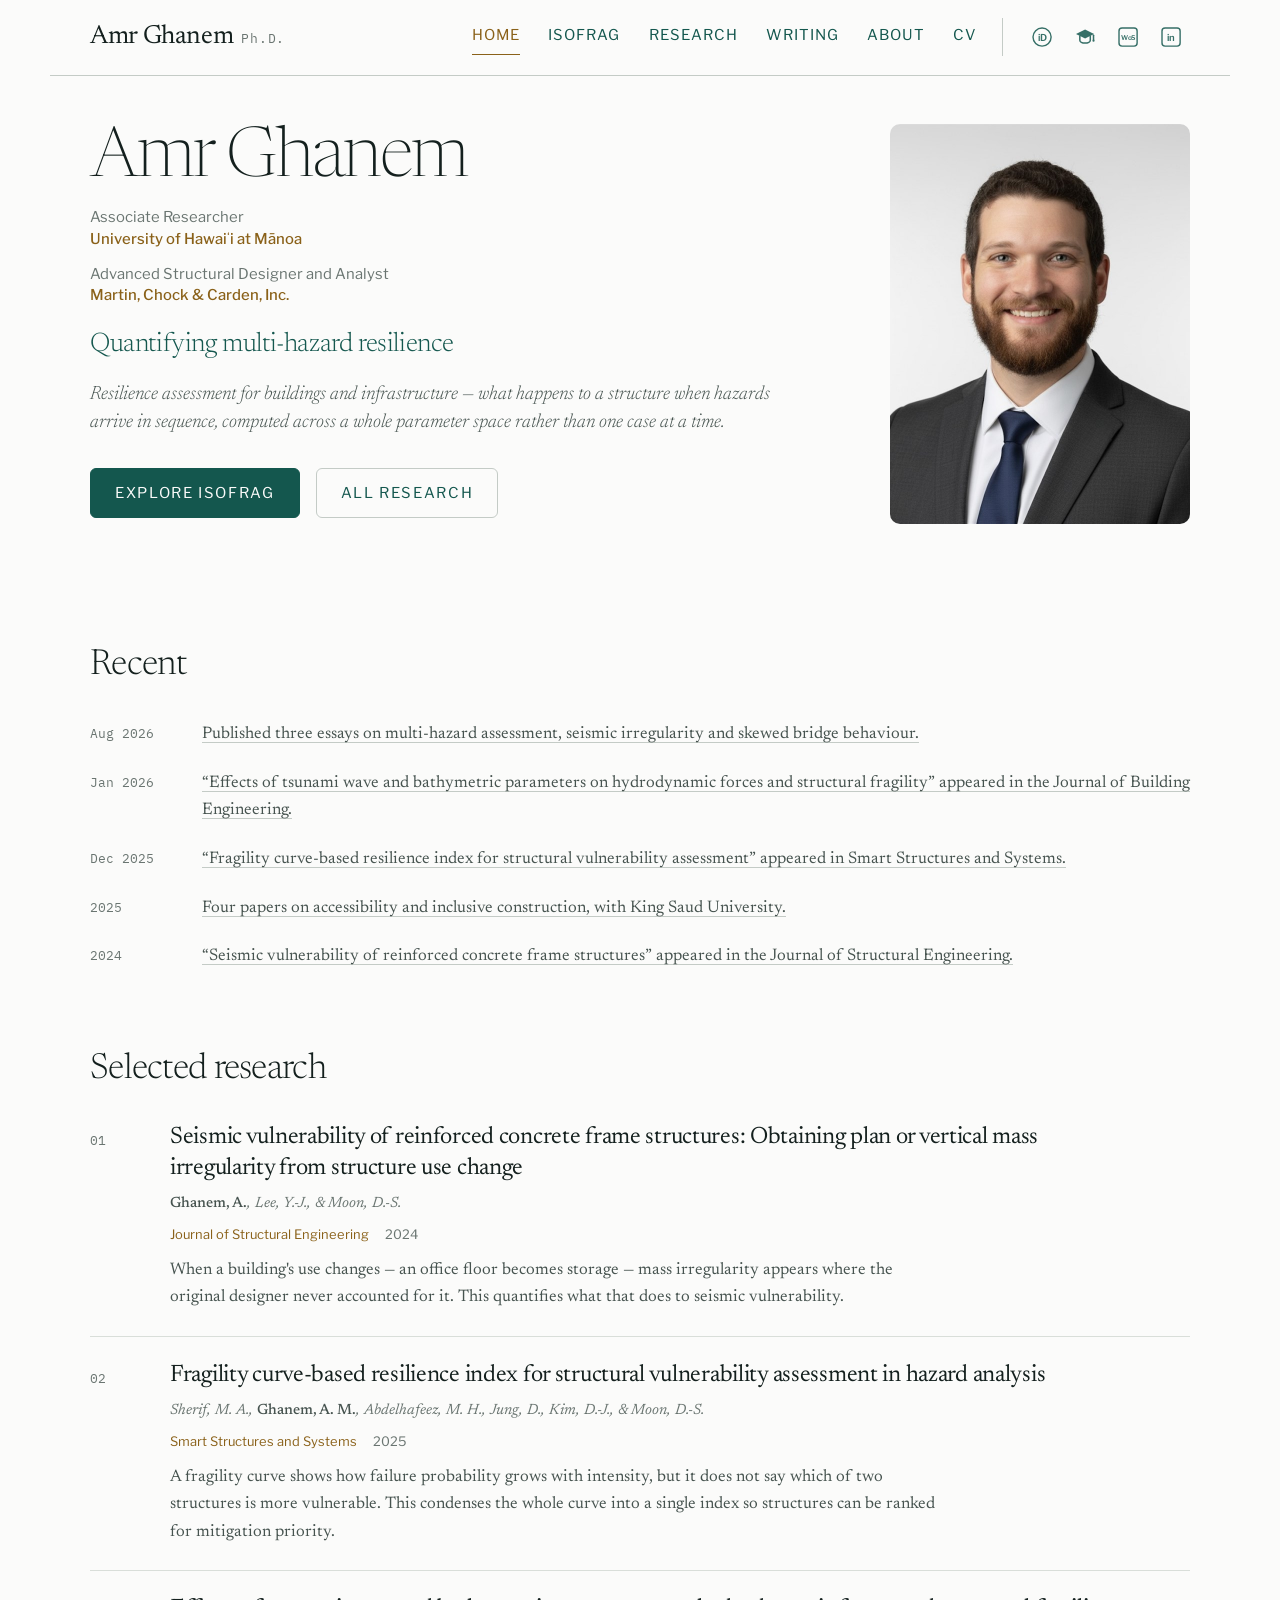
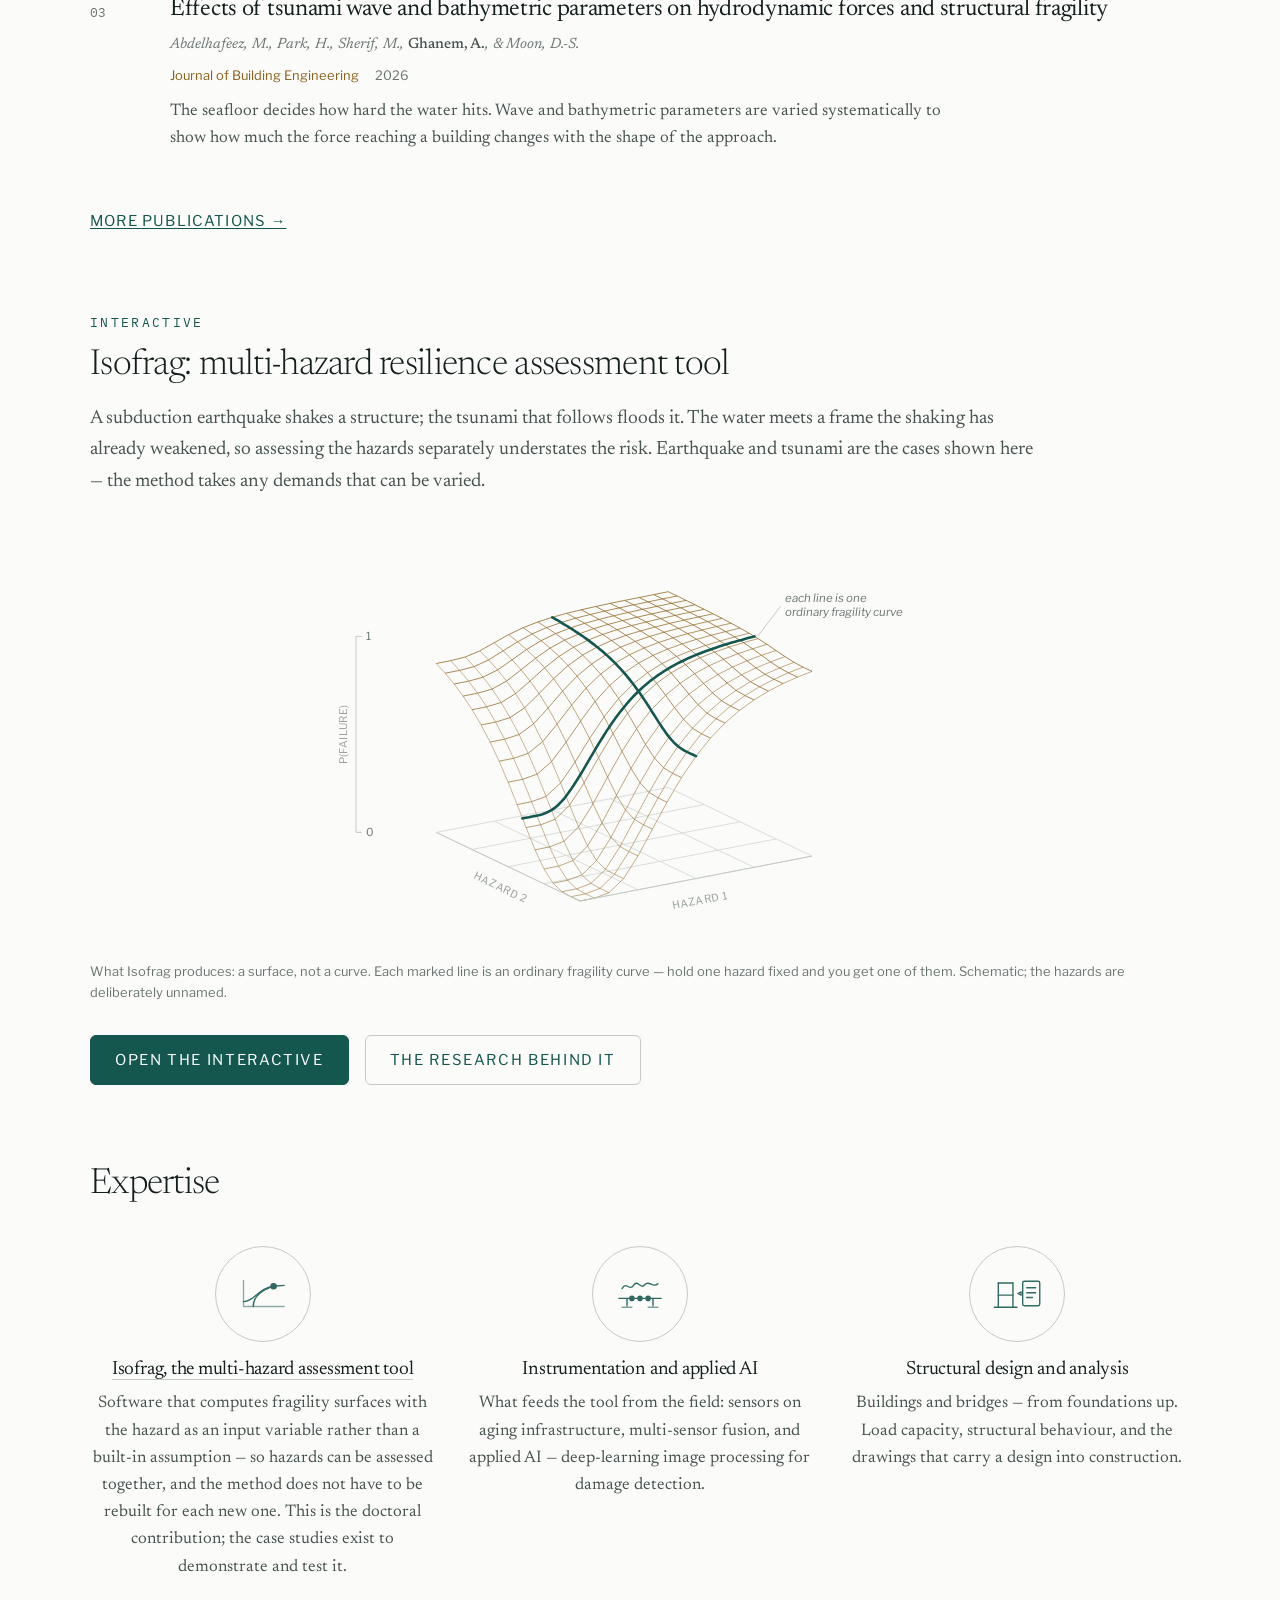
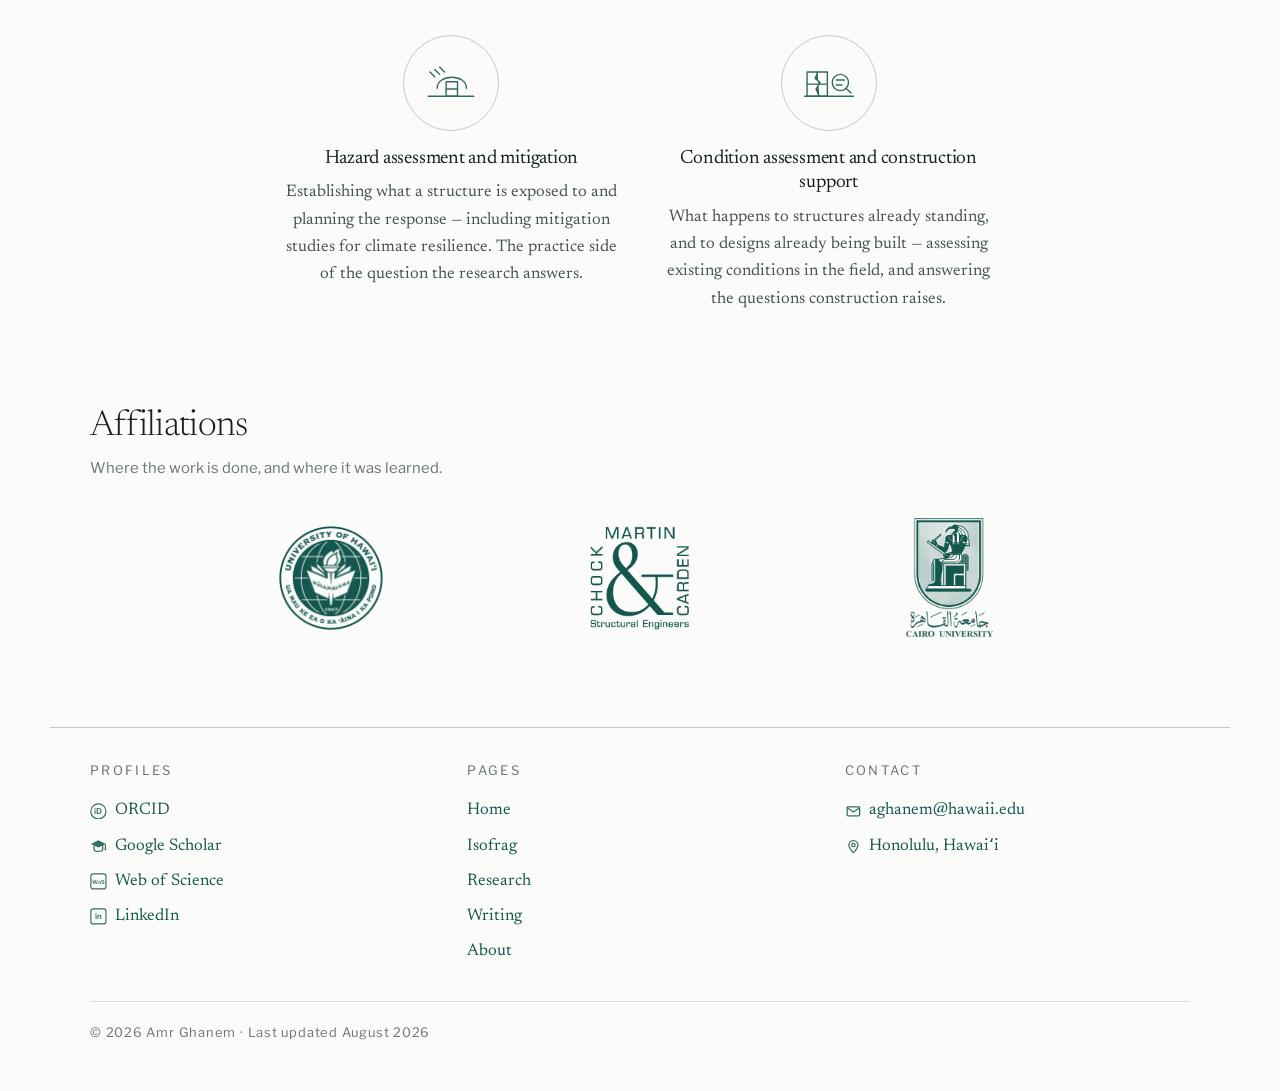
==== commit cdb1eb69: "Publish site - 2026-09-05 12:28" ====
--- a/index.html
+++ b/index.html
@@ -4,18 +4,18 @@
 <meta charset="utf-8">
 <meta name="viewport" content="width=device-width, initial-scale=1">
 <title>Amr Ghanem &mdash; Structural Engineer, Multi-Hazard Researcher</title>
-<meta name="description" content="Amr Ghanem, Ph.D. — structural engineer in Honolulu and author of Isofrag, a hazard-agnostic multi-hazard assessment tool computing fragility surfaces for infrastructure.">
+<meta name="description" content="Amr Ghanem, Ph.D. — structural engineer in Honolulu and author of Isofrag, a tool computing multi-hazard fragility surfaces for infrastructure.">
 <meta name="author" content="Amr Ghanem">
 <meta name="google-site-verification" content="N7SfwrwoC02l1aEcuYJvm5LP5YG1cOPz4i0i2Lr4dgA">
 <meta name="robots" content="index,follow,max-image-preview:large">
 <link rel="canonical" href="https://amr-ghanem.github.io/index.html">
 <meta property="og:title" content="Amr Ghanem &mdash; Structural Engineer, Multi-Hazard Researcher">
-<meta property="og:description" content="Amr Ghanem, Ph.D. — structural engineer in Honolulu and author of Isofrag, a hazard-agnostic multi-hazard assessment tool computing fragility surfaces for infrastructure.">
+<meta property="og:description" content="Amr Ghanem, Ph.D. — structural engineer in Honolulu and author of Isofrag, a tool computing multi-hazard fragility surfaces for infrastructure.">
 <meta property="og:type" content="profile">
 <meta property="og:url" content="https://amr-ghanem.github.io/index.html">
 <meta name="twitter:card" content="summary_large_image">
 <meta name="twitter:title" content="Amr Ghanem &mdash; Structural Engineer, Multi-Hazard Researcher">
-<meta name="twitter:description" content="Amr Ghanem, Ph.D. — structural engineer in Honolulu and author of Isofrag, a hazard-agnostic multi-hazard assessment tool computing fragility surfaces for infrastructure.">
+<meta name="twitter:description" content="Amr Ghanem, Ph.D. — structural engineer in Honolulu and author of Isofrag, a tool computing multi-hazard fragility surfaces for infrastructure.">
 <meta name="twitter:image" content="https://amr-ghanem.github.io/og-card.jpg">
 <meta property="og:image" content="https://amr-ghanem.github.io/og-card.jpg">
 <meta property="og:image:width" content="1200">
@@ -40,7 +40,7 @@
                      "Associate Researcher",
                      "Advanced Structural Designer and Analyst"
                  ],
-    "description":  "Amr Ghanem, Ph.D. — structural engineer in Honolulu and author of Isofrag, a hazard-agnostic multi-hazard assessment tool computing fragility surfaces for infrastructure.",
+    "description":  "Amr Ghanem, Ph.D. — structural engineer in Honolulu and author of Isofrag, a tool computing multi-hazard fragility surfaces for infrastructure.",
     "email":  "mailto:aghanem@hawaii.edu",
     "url":  "https://amr-ghanem.github.io",
     "image":  {
@@ -151,7 +151,7 @@
     <h1>Amr Ghanem</h1>
     <ul class="roles"><li><span class="rl">Associate Researcher</span><span class="ro">University of Hawaiʻi at Mānoa</span></li><li><span class="rl">Advanced Structural Designer and Analyst</span><span class="ro">Martin, Chock &amp; Carden, Inc.</span></li></ul>
     <p class="hero-claim">Quantifying multi-hazard resilience</p>
-    <p class="lede">Isofrag — a multi-hazard assessment tool. The hazard is a variable, not a built-in assumption.</p>
+    <p class="lede">Resilience assessment for buildings and infrastructure — what happens to a structure when hazards arrive in sequence, computed across a whole parameter space rather than one case at a time.</p>
     <p class="cta"><a class="btn" href="isofrag.html">Explore Isofrag</a><a class="btn ghost" href="research.html">All research</a></p>
   </div>
   <div class="hero-side">
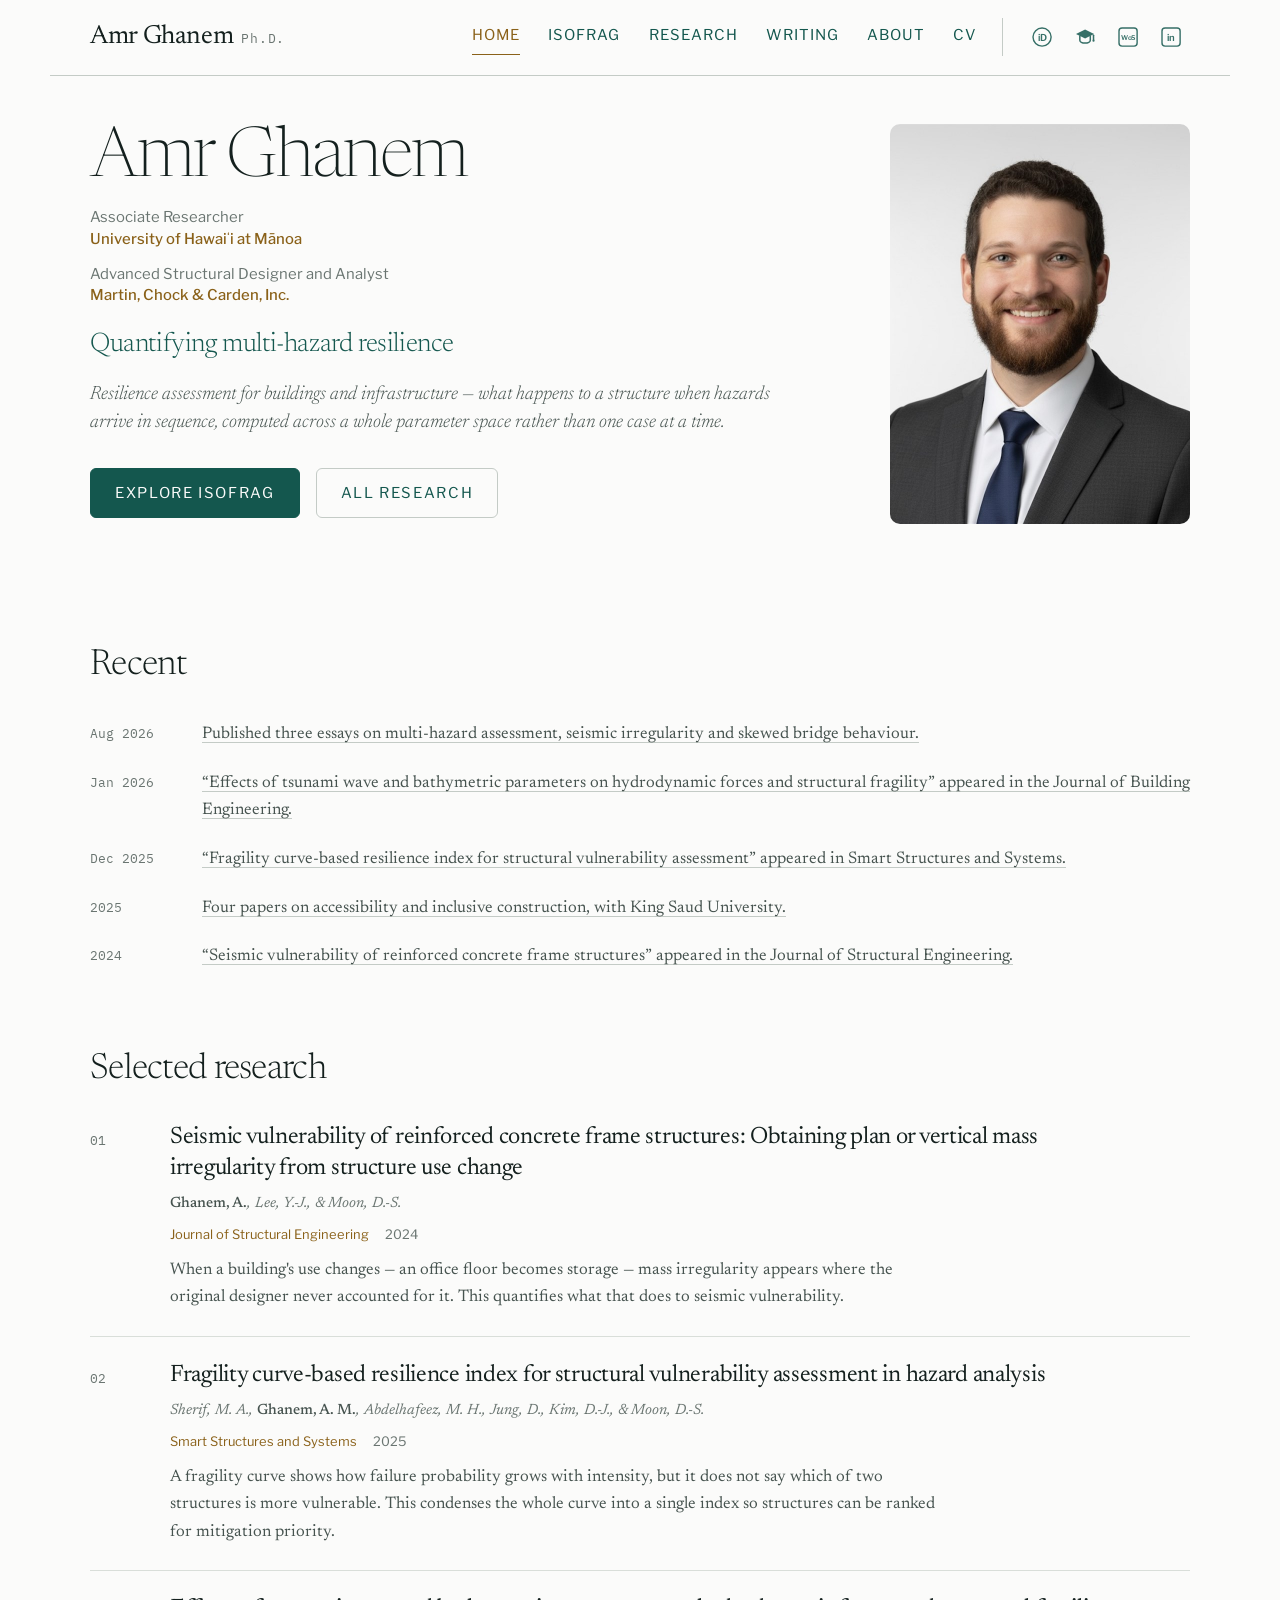
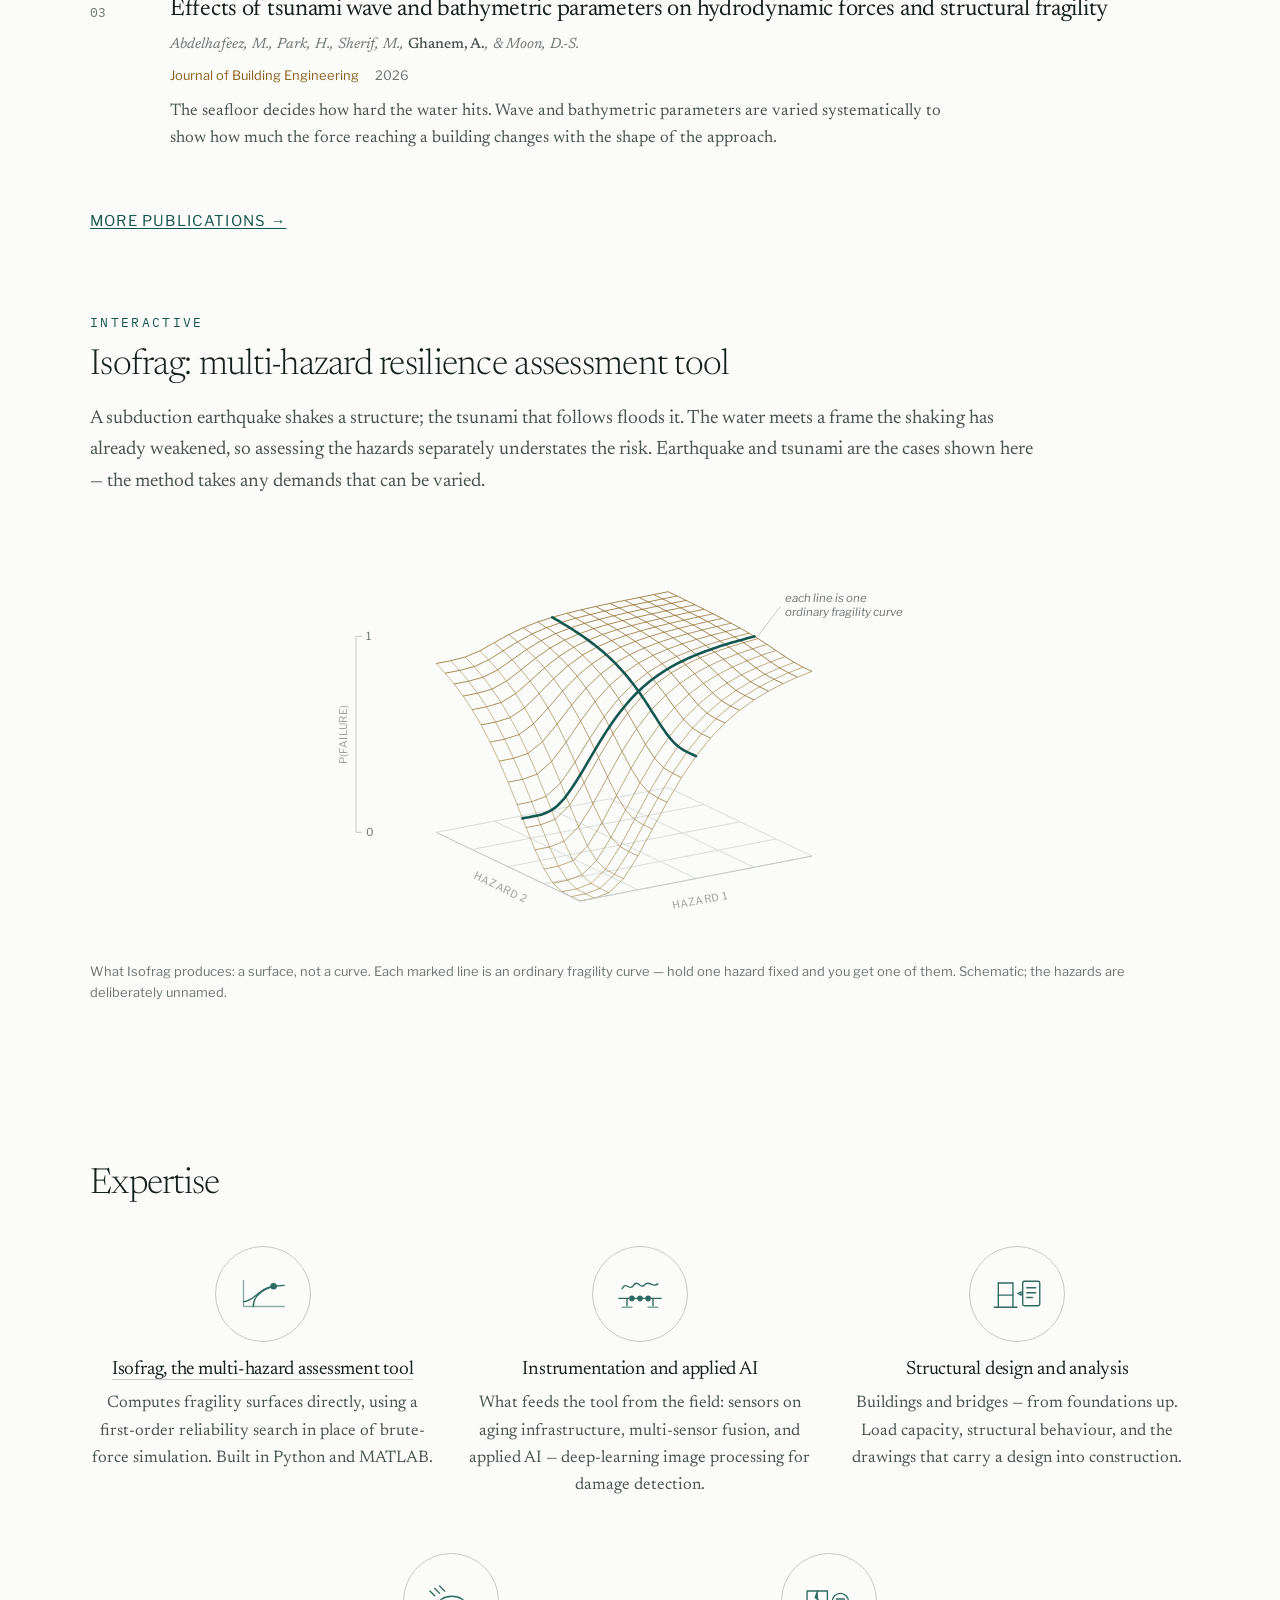
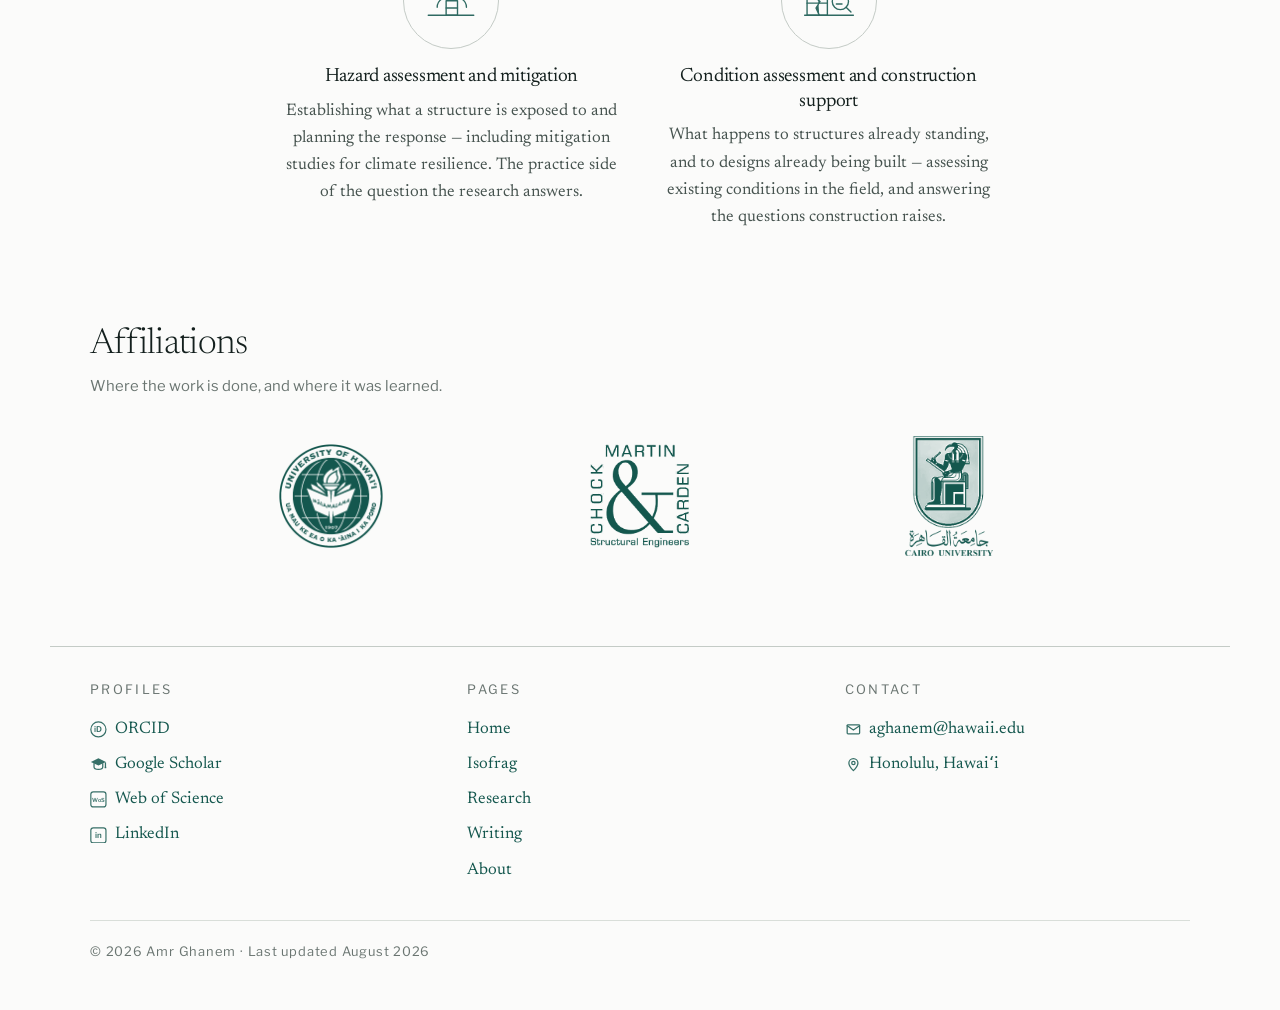
==== commit 14f5e4a6: "Publish site - 2026-09-05 12:29" ====
--- a/index.html
+++ b/index.html
@@ -223,7 +223,7 @@
   <article class="xcard">
     <span class="xring"><svg class="xglyph" viewBox="0 0 64 48" aria-hidden="true" fill="none" stroke="currentColor" stroke-width="1.6" stroke-linecap="round" stroke-linejoin="round"><path d="M8 8 L8 40 L58 40" opacity=".55"/><path d="M8 34 C 22 34, 26 17, 45 15 L58 14"/><path d="M20 40 C 20 28, 30 20, 45 15" class="acc"/><circle cx="45" cy="15" r="3.2" fill="currentColor" stroke="none" class="acc"/></svg></span>
     <h3><a href="isofrag.html">Isofrag, the multi-hazard assessment tool</a></h3>
-    <p class="exp-lead">Software that computes fragility surfaces with the hazard as an input variable rather than a built-in assumption — so hazards can be assessed together, and the method does not have to be rebuilt for each new one. This is the doctoral contribution; the case studies exist to demonstrate and test it.</p>
+    <p class="exp-lead">Computes fragility surfaces directly, using a first-order reliability search in place of brute-force simulation. Built in Python and MATLAB.</p>
   </article>  <article class="xcard">
     <span class="xring"><svg class="xglyph" viewBox="0 0 64 48" aria-hidden="true" fill="none" stroke="currentColor" stroke-width="1.6" stroke-linecap="round" stroke-linejoin="round"><line x1="6" y1="30" x2="58" y2="30"/><path d="M16 30 L16 39 M48 30 L48 39"/><line x1="10" y1="41" x2="22" y2="41" opacity=".6"/><line x1="42" y1="41" x2="54" y2="41" opacity=".6"/><circle cx="22" cy="30" r="2.6" fill="currentColor" stroke="none" class="acc"/><circle cx="32" cy="30" r="2.6" fill="currentColor" stroke="none" class="acc"/><circle cx="42" cy="30" r="2.6" fill="currentColor" stroke="none" class="acc"/><path d="M10 18 C 15 8, 19 22, 24 14 C 29 6, 33 20, 38 13 C 43 7, 48 18, 54 12" class="acc"/></svg></span>
     <h3>Instrumentation and applied AI</h3>
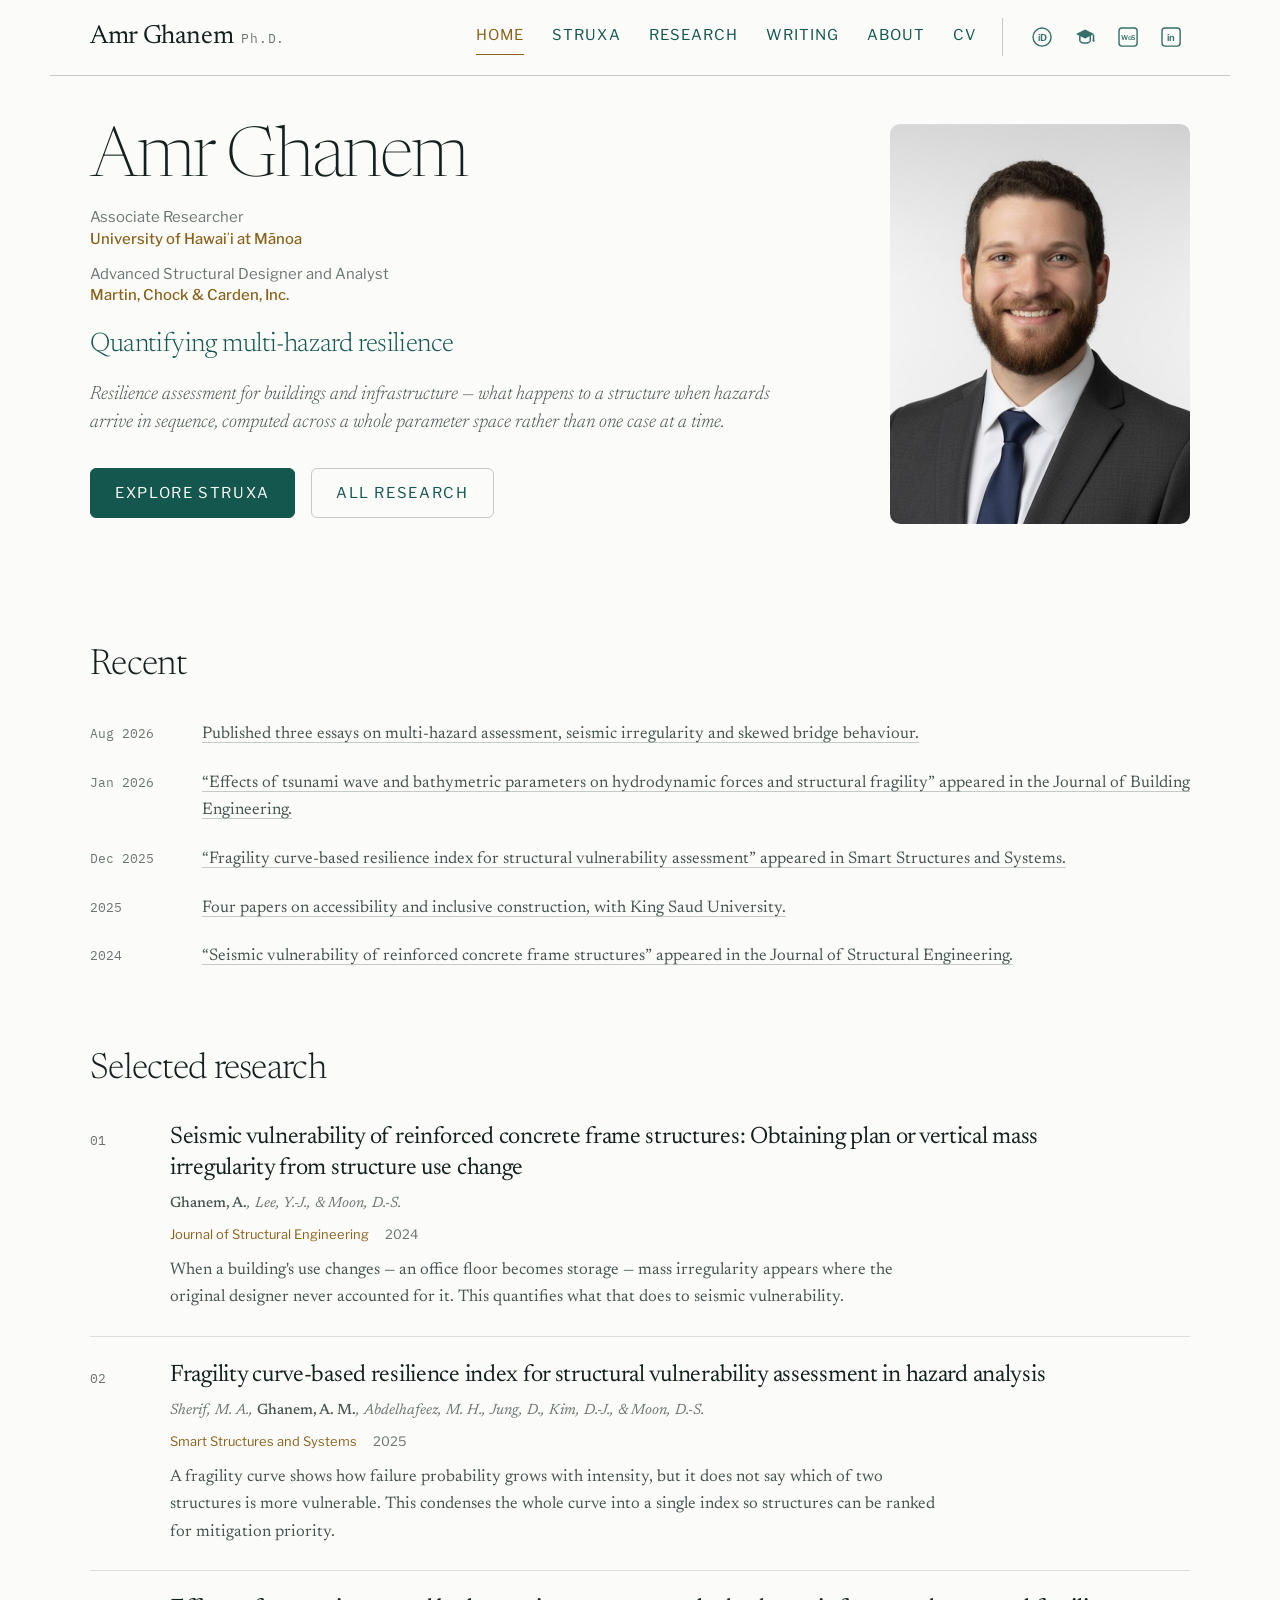
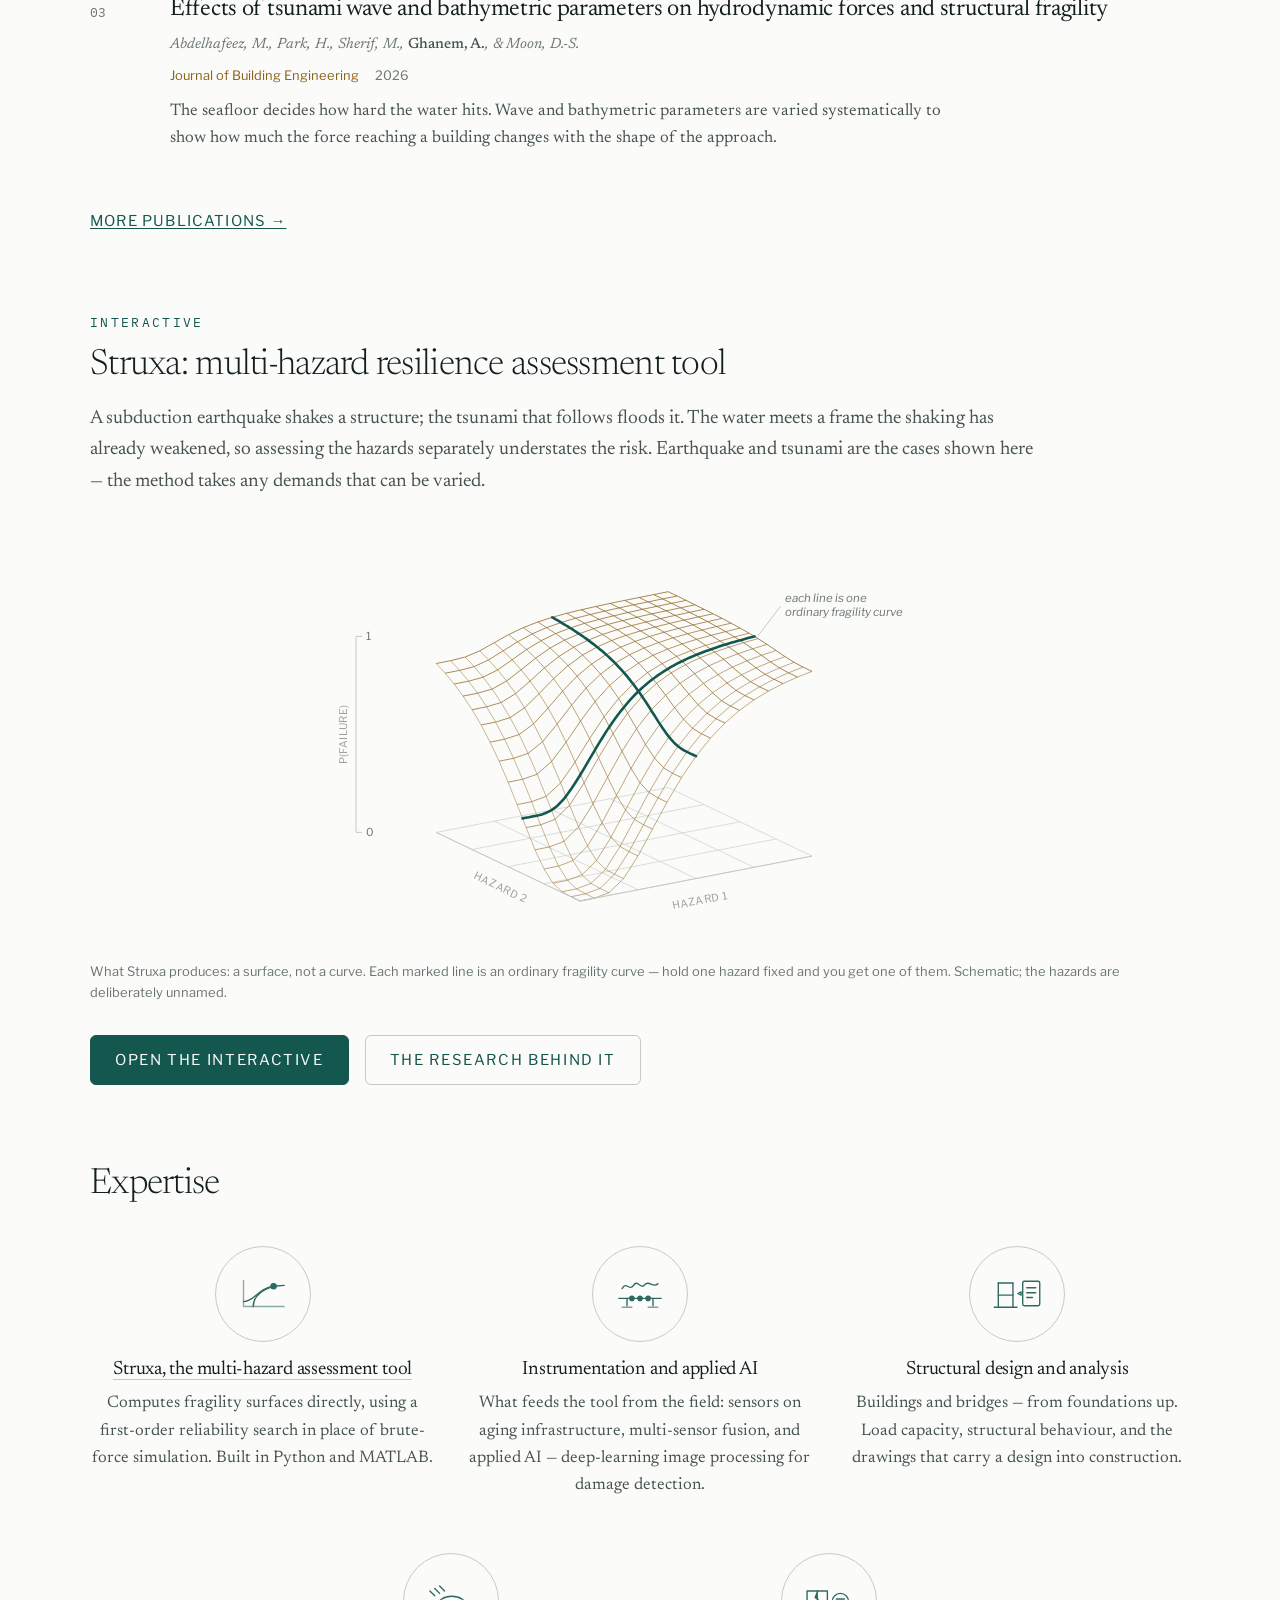
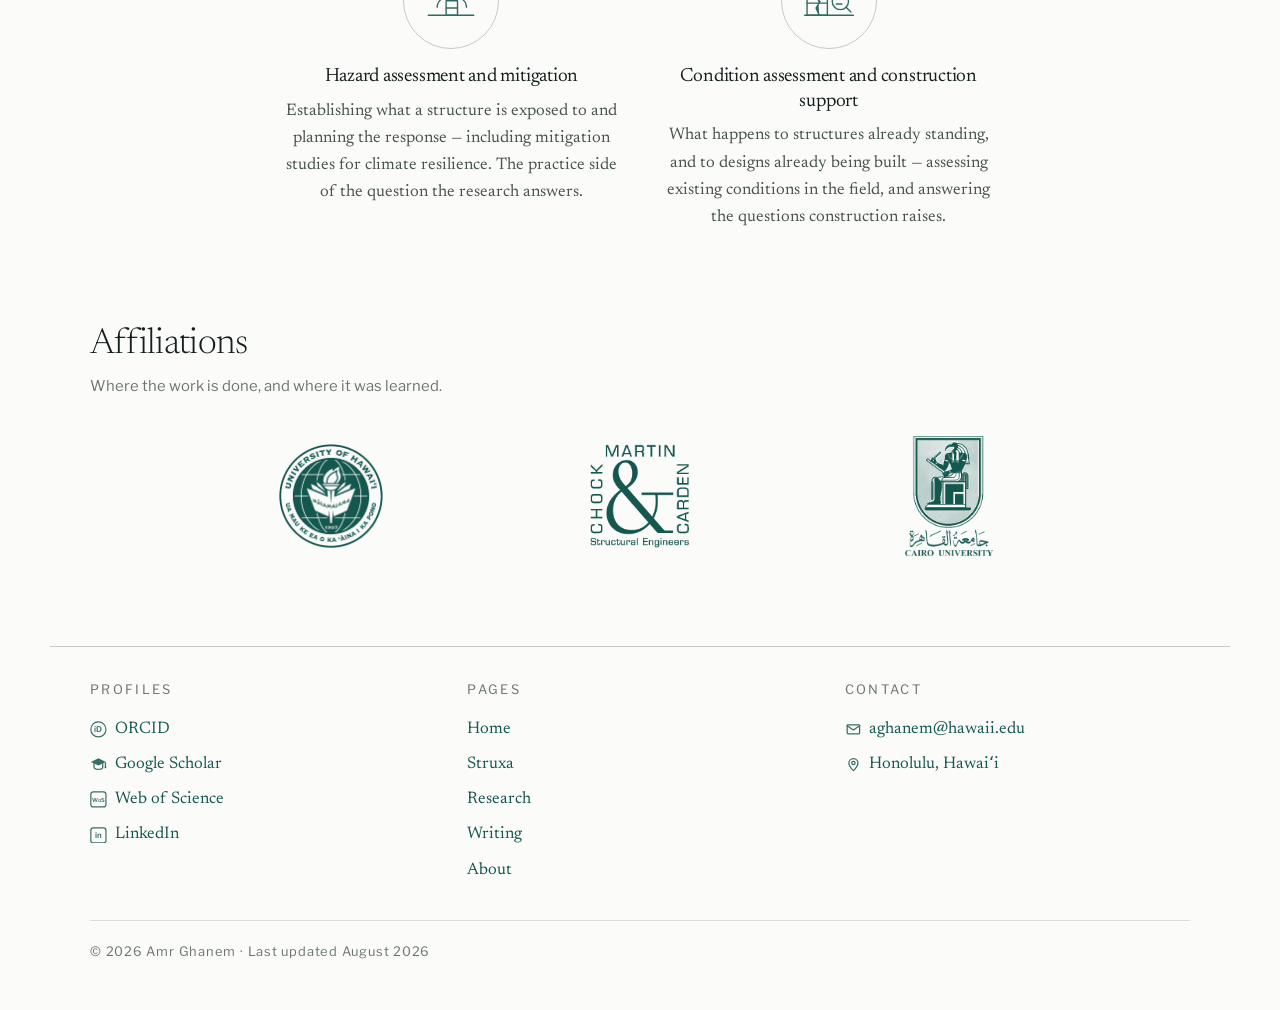
==== commit fef93a6e: "Publish site - 2026-09-05 17:04" ====
--- a/index.html
+++ b/index.html
@@ -4,18 +4,18 @@
 <meta charset="utf-8">
 <meta name="viewport" content="width=device-width, initial-scale=1">
 <title>Amr Ghanem &mdash; Structural Engineer, Multi-Hazard Researcher</title>
-<meta name="description" content="Amr Ghanem, Ph.D. — structural engineer in Honolulu and author of Isofrag, a tool computing multi-hazard fragility surfaces for infrastructure.">
+<meta name="description" content="Amr Ghanem, Ph.D. — structural engineer in Honolulu and author of Struxa, a tool computing multi-hazard fragility surfaces for infrastructure.">
 <meta name="author" content="Amr Ghanem">
 <meta name="google-site-verification" content="N7SfwrwoC02l1aEcuYJvm5LP5YG1cOPz4i0i2Lr4dgA">
 <meta name="robots" content="index,follow,max-image-preview:large">
 <link rel="canonical" href="https://amr-ghanem.github.io/index.html">
 <meta property="og:title" content="Amr Ghanem &mdash; Structural Engineer, Multi-Hazard Researcher">
-<meta property="og:description" content="Amr Ghanem, Ph.D. — structural engineer in Honolulu and author of Isofrag, a tool computing multi-hazard fragility surfaces for infrastructure.">
+<meta property="og:description" content="Amr Ghanem, Ph.D. — structural engineer in Honolulu and author of Struxa, a tool computing multi-hazard fragility surfaces for infrastructure.">
 <meta property="og:type" content="profile">
 <meta property="og:url" content="https://amr-ghanem.github.io/index.html">
 <meta name="twitter:card" content="summary_large_image">
 <meta name="twitter:title" content="Amr Ghanem &mdash; Structural Engineer, Multi-Hazard Researcher">
-<meta name="twitter:description" content="Amr Ghanem, Ph.D. — structural engineer in Honolulu and author of Isofrag, a tool computing multi-hazard fragility surfaces for infrastructure.">
+<meta name="twitter:description" content="Amr Ghanem, Ph.D. — structural engineer in Honolulu and author of Struxa, a tool computing multi-hazard fragility surfaces for infrastructure.">
 <meta name="twitter:image" content="https://amr-ghanem.github.io/og-card.jpg">
 <meta property="og:image" content="https://amr-ghanem.github.io/og-card.jpg">
 <meta property="og:image:width" content="1200">
@@ -26,7 +26,7 @@
 <link rel="apple-touch-icon" href="icons/icon-192.png">
 <link rel="manifest" href="site.webmanifest">
 <link rel="preconnect" href="https://fonts.googleapis.com"><link rel="preconnect" href="https://fonts.gstatic.com" crossorigin><link rel="stylesheet" href="https://fonts.googleapis.com/css2?family=IBM+Plex+Mono:wght@400;500&family=Libre+Franklin:wght@400;500&family=Newsreader:ital,opsz,wght@0,6..72,200;0,6..72,300;0,6..72,400;0,6..72,500;1,6..72,300&display=swap">
-<link rel="stylesheet" href="style.css?v=4a5e3db9c3">
+<link rel="stylesheet" href="style.css?v=d3a032f481">
 <script type="application/ld+json">
 {
     "@context":  "https://schema.org",
@@ -40,7 +40,7 @@
                      "Associate Researcher",
                      "Advanced Structural Designer and Analyst"
                  ],
-    "description":  "Amr Ghanem, Ph.D. — structural engineer in Honolulu and author of Isofrag, a tool computing multi-hazard fragility surfaces for infrastructure.",
+    "description":  "Amr Ghanem, Ph.D. — structural engineer in Honolulu and author of Struxa, a tool computing multi-hazard fragility surfaces for infrastructure.",
     "email":  "mailto:aghanem@hawaii.edu",
     "url":  "https://amr-ghanem.github.io",
     "image":  {
@@ -139,7 +139,7 @@
 <header class="site">
   <a class="wordmark" href="index.html"><strong>Amr Ghanem</strong><span>Ph.D.</span></a>
   <div class="headright">
-    <nav><a href="index.html" class="active" aria-current="page">Home</a><a href="isofrag.html">Isofrag</a><a href="research.html">Research</a><a href="writing.html">Writing</a><a href="about.html">About</a><a href="cv.html">CV</a></nav>
+    <nav><a href="index.html" class="active" aria-current="page">Home</a><a href="struxa.html">Struxa</a><a href="research.html">Research</a><a href="writing.html">Writing</a><a href="about.html">About</a><a href="cv.html">CV</a></nav>
     <div class="hicons">
       <a href="https://orcid.org/0000-0002-1855-5421" rel="noopener noreferrer" title="ORCID" aria-label="ORCID" target="_blank"><svg class="icon" viewBox="0 0 20 20" aria-hidden="true" fill="none" stroke="currentColor" stroke-width="1.4"><circle cx="10" cy="10" r="9" /><text x="10" y="13.6" text-anchor="middle" font-family="Libre Franklin, Segoe UI, sans-serif" font-size="9.5" font-weight="600" letter-spacing="0" fill="currentColor" stroke="none">iD</text></svg></a><a href="https://scholar.google.com/citations?user=Y_kH3ooAAAAJ" rel="noopener noreferrer" title="Google Scholar" aria-label="Google Scholar" target="_blank"><svg class="icon" viewBox="0 0 20 20" aria-hidden="true" fill="none" stroke="currentColor" stroke-width="1.5" stroke-linecap="round" stroke-linejoin="round"><path d="M10 2.6 19 7 10 11.4 1 7z" fill="currentColor" stroke="none"/><path d="M4.8 9v4.1c0 1.6 2.3 2.9 5.2 2.9s5.2-1.3 5.2-2.9V9"/><path d="M18.4 8.1v4.6"/><circle cx="18.4" cy="13.6" r="1.1" fill="currentColor" stroke="none"/></svg></a><a href="https://www.webofscience.com/wos/author/record/PLC-4161-2026" rel="noopener noreferrer" title="Web of Science" aria-label="Web of Science" target="_blank"><svg class="icon" viewBox="0 0 20 20" aria-hidden="true" fill="none" stroke="currentColor" stroke-width="1.4"><rect x="1" y="1" width="18" height="18" rx="3" /><text x="10" y="12.8" text-anchor="middle" font-family="Libre Franklin, Segoe UI, sans-serif" font-size="6.6" font-weight="600" letter-spacing="-.02em" fill="currentColor" stroke="none">WoS</text></svg></a><a href="https://www.linkedin.com/in/amr-ghanem" rel="noopener noreferrer" title="LinkedIn" aria-label="LinkedIn" target="_blank"><svg class="icon" viewBox="0 0 20 20" aria-hidden="true" fill="none" stroke="currentColor" stroke-width="1.4"><rect x="1" y="1" width="18" height="18" rx="3" /><text x="10" y="13.6" text-anchor="middle" font-family="Libre Franklin, Segoe UI, sans-serif" font-size="9.5" font-weight="600" letter-spacing="0" fill="currentColor" stroke="none">in</text></svg></a>
     </div>
@@ -152,7 +152,7 @@
     <ul class="roles"><li><span class="rl">Associate Researcher</span><span class="ro">University of Hawaiʻi at Mānoa</span></li><li><span class="rl">Advanced Structural Designer and Analyst</span><span class="ro">Martin, Chock &amp; Carden, Inc.</span></li></ul>
     <p class="hero-claim">Quantifying multi-hazard resilience</p>
     <p class="lede">Resilience assessment for buildings and infrastructure — what happens to a structure when hazards arrive in sequence, computed across a whole parameter space rather than one case at a time.</p>
-    <p class="cta"><a class="btn" href="isofrag.html">Explore Isofrag</a><a class="btn ghost" href="research.html">All research</a></p>
+    <p class="cta"><a class="btn" href="struxa.html">Explore Struxa</a><a class="btn ghost" href="research.html">All research</a></p>
   </div>
   <div class="hero-side">
     <figure class="hero-portrait"><img class="portrait" src="headshot.jpg" alt="Amr Ghanem" width="320" height="400"></figure>
@@ -202,27 +202,27 @@
 
 <!-- The tool keeps its interactive on the front page because it is the reason
      anyone stays, but the six-step flow, the engine diagram and the narrative
-     move to isofrag.html. The home page previously ran three consecutive Isofrag
+     move to struxa.html. The home page previously ran three consecutive Struxa
      sections before any publication appeared, which read as "here is my one
      PhD project" rather than "here is a body of work". -->
 <section class="explorer showcase" id="explorer">
   <div class="exp-intro">
     <div class="exp-introhead">
       <p class="fignum">Interactive</p>
-      <h2>Isofrag: multi-hazard resilience assessment tool</h2>
+      <h2>Struxa: multi-hazard resilience assessment tool</h2>
     </div>
     <p>A subduction earthquake shakes a structure; the tsunami that follows floods it. The water meets a frame the shaking has already weakened, so assessing the hazards separately understates the risk. Earthquake and tsunami are the cases shown here &mdash; the method takes any demands that can be varied.</p>
   </div>
 
-  <figure class="isofragfig art"><svg class="figsvg surf" viewBox="0 0 620 420" role="img" aria-label="A fragility surface drawn as a wireframe: failure probability rising across two hazards together, with two ordinary fragility curves marked on it as slices that cross" xmlns="http://www.w3.org/2000/svg"><g class="fgrid"><line x1="250" y1="372" x2="106.2" y2="303.4"/><line x1="250" y1="372" x2="482" y2="327.1"/><line x1="308" y1="360.8" x2="164.2" y2="292.1"/><line x1="214" y1="354.8" x2="446" y2="310"/><line x1="366" y1="349.6" x2="222.2" y2="280.9"/><line x1="178.1" y1="337.7" x2="410.1" y2="292.8"/><line x1="424" y1="338.3" x2="280.2" y2="269.7"/><line x1="142.1" y1="320.5" x2="374.1" y2="275.6"/><line x1="482" y1="327.1" x2="338.2" y2="258.5"/><line x1="106.2" y1="303.4" x2="338.2" y2="258.5"/></g><g class="fmesh"><path class="m" opacity="0.6" d="M250 372 L264.5 369.1 L279 363.7 L293.5 349.6 L308 326.9 L322.5 300.1 L337 273.2 L351.5 248.6 L366 227.2 L380.5 209.1 L395 194 L409.5 181.4 L424 170.9 L438.5 162.1 L453 154.6 L467.5 148.1 L482 142.4"/><path class="m" opacity="0.6" d="M241 367.7 L255.5 364.8 L270 359.4 L284.5 345.3 L299 322.6 L313.5 295.8 L328 268.9 L342.5 244.3 L357 222.9 L371.5 204.8 L386 189.7 L400.5 177.1 L415 166.6 L429.5 157.8 L444 150.3 L458.5 143.8 L473 138.1"/><path class="m" opacity="0.6" d="M232 362.7 L246.5 359.9 L261 354.4 L275.5 340.3 L290 317.5 L304.5 290.5 L319 263.4 L333.5 238.7 L348 217.3 L362.5 199.2 L377 184.2 L391.5 171.7 L406 161.4 L420.5 152.7 L435 145.3 L449.5 138.9 L464 133.3"/><path class="m" opacity="0.61" d="M223 354.2 L237.5 351.3 L252 345.8 L266.5 331.5 L281 308.3 L295.5 281 L310 253.8 L324.5 229.1 L339 207.9 L353.5 190.2 L368 175.7 L382.5 163.8 L397 154 L411.5 145.8 L426 138.9 L440.5 132.9 L455 127.6"/><path class="m" opacity="0.64" d="M214 340 L228.5 337.1 L243 331.6 L257.5 317 L272 293.7 L286.5 266.3 L301 239.4 L315.5 215.4 L330 195.1 L344.5 178.6 L359 165.2 L373.5 154.4 L388 145.5 L402.5 138.1 L417 131.8 L431.5 126.3 L446 121.5"/><path class="m" opacity="0.67" d="M205 320.8 L219.6 317.9 L234 312.3 L248.6 297.9 L263 274.8 L277.6 248.1 L292 222.3 L306.6 199.7 L321 181.1 L335.6 166.2 L350 154.3 L364.6 144.7 L379 136.8 L393.6 130.3 L408 124.7 L422.6 119.8 L437 115.4"/><path class="m" opacity="0.7" d="M196.1 298.6 L210.6 295.8 L225.1 290.3 L239.6 276.2 L254.1 253.9 L268.6 228.6 L283.1 204.6 L297.6 184.1 L312.1 167.5 L326.6 154.3 L341.1 143.9 L355.6 135.6 L370.1 128.8 L384.6 123.1 L399.1 118.1 L413.6 113.7 L428.1 109.6"/><path class="m" opacity="0.73" d="M187.1 275.6 L201.6 272.7 L216.1 267.4 L230.6 253.9 L245.1 233 L259.6 209.6 L274.1 187.8 L288.6 169.5 L303.1 155 L317.6 143.6 L332.1 134.6 L346.6 127.4 L361.1 121.5 L375.6 116.4 L390.1 112 L404.6 107.9 L419.1 104.2"/><path class="m" opacity="0.76" d="M178.1 253.2 L192.6 250.3 L207.1 245.2 L221.6 232.5 L236.1 213.2 L250.6 192 L265.1 172.5 L279.6 156.5 L294.1 143.9 L308.6 134.1 L323.1 126.3 L337.6 120.1 L352.1 114.9 L366.6 110.3 L381.1 106.3 L395.6 102.6 L410.1 99.1"/><path class="m" opacity="0.78" d="M169.1 232.2 L183.6 229.3 L198.1 224.4 L212.6 212.7 L227.1 195.1 L241.6 176.1 L256.1 159 L270.6 145.1 L285.1 134.2 L299.6 125.7 L314.1 119 L328.6 113.5 L343.1 108.8 L357.6 104.7 L372.1 101 L386.6 97.5 L401.1 94.2"/><path class="m" opacity="0.8" d="M160.1 213.1 L174.6 210.2 L189.1 205.5 L203.6 194.8 L218.1 179 L232.6 162.1 L247.1 147.1 L261.6 135 L276.1 125.6 L290.6 118.2 L305.1 112.4 L319.6 107.5 L334.1 103.2 L348.6 99.4 L363.1 95.9 L377.6 92.6 L392.1 89.4"/><path class="m" opacity="0.82" d="M151.1 195.9 L165.6 193.1 L180.1 188.6 L194.6 178.8 L209.1 164.6 L223.6 149.7 L238.1 136.6 L252.6 126.1 L267.1 118 L281.6 111.5 L296.1 106.3 L310.6 101.9 L325.1 98 L339.6 94.4 L354.1 91.1 L368.6 87.9 L383.1 84.8"/><path class="m" opacity="0.83" d="M142.1 180.7 L156.6 177.8 L171.1 173.5 L185.6 164.6 L200.1 152 L214.6 138.8 L229.1 127.4 L243.6 118.2 L258.1 111.1 L272.6 105.4 L287.1 100.7 L301.6 96.6 L316.1 93 L330.6 89.6 L345.1 86.4 L359.6 83.3 L374.1 80.3"/><path class="m" opacity="0.85" d="M133.1 167.1 L147.6 164.2 L162.1 160.1 L176.6 152 L191.1 140.8 L205.6 129.2 L220.1 119.1 L234.6 111.1 L249.1 104.8 L263.6 99.7 L278.1 95.4 L292.6 91.6 L307.1 88.2 L321.6 84.9 L336.1 81.8 L350.6 78.8 L365.1 75.8"/><path class="m" opacity="0.86" d="M124.1 155 L138.6 152.2 L153.1 148.2 L167.6 140.9 L182.1 130.8 L196.6 120.5 L211.1 111.7 L225.6 104.6 L240.1 99 L254.6 94.3 L269.1 90.4 L283.6 86.8 L298.1 83.5 L312.6 80.3 L327.1 77.3 L341.6 74.3 L356.1 71.4"/><path class="m" opacity="0.86" d="M115.2 144.2 L129.6 141.4 L144.2 137.6 L158.6 130.9 L173.2 121.8 L187.6 112.8 L202.2 104.9 L216.6 98.6 L231.2 93.5 L245.6 89.2 L260.2 85.5 L274.6 82.1 L289.2 78.9 L303.6 75.8 L318.2 72.9 L332.6 69.9 L347.2 67"/><path class="m" opacity="0.87" d="M106.2 134.5 L120.7 131.7 L135.2 128 L149.7 121.9 L164.2 113.7 L178.7 105.6 L193.2 98.7 L207.7 93 L222.2 88.3 L236.7 84.3 L251.2 80.8 L265.7 77.5 L280.2 74.4 L294.7 71.4 L309.2 68.5 L323.7 65.6 L338.2 62.7"/><path class="m" opacity="0.52" d="M250 372 L241 367.7 L232 362.7 L223 354.2 L214 340 L205 320.8 L196.1 298.6 L187.1 275.6 L178.1 253.2 L169.1 232.2 L160.1 213.1 L151.1 195.9 L142.1 180.7 L133.1 167.1 L124.1 155 L115.2 144.2 L106.2 134.5"/><path class="m" opacity="0.52" d="M264.5 369.1 L255.5 364.8 L246.5 359.9 L237.5 351.3 L228.5 337.1 L219.6 317.9 L210.6 295.8 L201.6 272.7 L192.6 250.3 L183.6 229.3 L174.6 210.2 L165.6 193.1 L156.6 177.8 L147.6 164.2 L138.6 152.2 L129.6 141.4 L120.7 131.7"/><path class="m" opacity="0.53" d="M279 363.7 L270 359.4 L261 354.4 L252 345.8 L243 331.6 L234 312.3 L225.1 290.3 L216.1 267.4 L207.1 245.2 L198.1 224.4 L189.1 205.5 L180.1 188.6 L171.1 173.5 L162.1 160.1 L153.1 148.2 L144.2 137.6 L135.2 128"/><path class="m" opacity="0.56" d="M293.5 349.6 L284.5 345.3 L275.5 340.3 L266.5 331.5 L257.5 317 L248.6 297.9 L239.6 276.2 L230.6 253.9 L221.6 232.5 L212.6 212.7 L203.6 194.8 L194.6 178.8 L185.6 164.6 L176.6 152 L167.6 140.9 L158.6 130.9 L149.7 121.9"/><path class="m" opacity="0.61" d="M308 326.9 L299 322.6 L290 317.5 L281 308.3 L272 293.7 L263 274.8 L254.1 253.9 L245.1 233 L236.1 213.2 L227.1 195.1 L218.1 179 L209.1 164.6 L200.1 152 L191.1 140.8 L182.1 130.8 L173.2 121.8 L164.2 113.7"/><path class="m" opacity="0.66" d="M322.5 300.1 L313.5 295.8 L304.5 290.5 L295.5 281 L286.5 266.3 L277.6 248.1 L268.6 228.6 L259.6 209.6 L250.6 192 L241.6 176.1 L232.6 162.1 L223.6 149.7 L214.6 138.8 L205.6 129.2 L196.6 120.5 L187.6 112.8 L178.7 105.6"/><path class="m" opacity="0.71" d="M337 273.2 L328 268.9 L319 263.4 L310 253.8 L301 239.4 L292 222.3 L283.1 204.6 L274.1 187.8 L265.1 172.5 L256.1 159 L247.1 147.1 L238.1 136.6 L229.1 127.4 L220.1 119.1 L211.1 111.7 L202.2 104.9 L193.2 98.7"/><path class="m" opacity="0.76" d="M351.5 248.6 L342.5 244.3 L333.5 238.7 L324.5 229.1 L315.5 215.4 L306.6 199.7 L297.6 184.1 L288.6 169.5 L279.6 156.5 L270.6 145.1 L261.6 135 L252.6 126.1 L243.6 118.2 L234.6 111.1 L225.6 104.6 L216.6 98.6 L207.7 93"/><path class="m" opacity="0.79" d="M366 227.2 L357 222.9 L348 217.3 L339 207.9 L330 195.1 L321 181.1 L312.1 167.5 L303.1 155 L294.1 143.9 L285.1 134.2 L276.1 125.6 L267.1 118 L258.1 111.1 L249.1 104.8 L240.1 99 L231.2 93.5 L222.2 88.3"/><path class="m" opacity="0.82" d="M380.5 209.1 L371.5 204.8 L362.5 199.2 L353.5 190.2 L344.5 178.6 L335.6 166.2 L326.6 154.3 L317.6 143.6 L308.6 134.1 L299.6 125.7 L290.6 118.2 L281.6 111.5 L272.6 105.4 L263.6 99.7 L254.6 94.3 L245.6 89.2 L236.7 84.3"/><path class="m" opacity="0.84" d="M395 194 L386 189.7 L377 184.2 L368 175.7 L359 165.2 L350 154.3 L341.1 143.9 L332.1 134.6 L323.1 126.3 L314.1 119 L305.1 112.4 L296.1 106.3 L287.1 100.7 L278.1 95.4 L269.1 90.4 L260.2 85.5 L251.2 80.8"/><path class="m" opacity="0.85" d="M409.5 181.4 L400.5 177.1 L391.5 171.7 L382.5 163.8 L373.5 154.4 L364.6 144.7 L355.6 135.6 L346.6 127.4 L337.6 120.1 L328.6 113.5 L319.6 107.5 L310.6 101.9 L301.6 96.6 L292.6 91.6 L283.6 86.8 L274.6 82.1 L265.7 77.5"/><path class="m" opacity="0.86" d="M424 170.9 L415 166.6 L406 161.4 L397 154 L388 145.5 L379 136.8 L370.1 128.8 L361.1 121.5 L352.1 114.9 L343.1 108.8 L334.1 103.2 L325.1 98 L316.1 93 L307.1 88.2 L298.1 83.5 L289.2 78.9 L280.2 74.4"/><path class="m" opacity="0.87" d="M438.5 162.1 L429.5 157.8 L420.5 152.7 L411.5 145.8 L402.5 138.1 L393.6 130.3 L384.6 123.1 L375.6 116.4 L366.6 110.3 L357.6 104.7 L348.6 99.4 L339.6 94.4 L330.6 89.6 L321.6 84.9 L312.6 80.3 L303.6 75.8 L294.7 71.4"/><path class="m" opacity="0.88" d="M453 154.6 L444 150.3 L435 145.3 L426 138.9 L417 131.8 L408 124.7 L399.1 118.1 L390.1 112 L381.1 106.3 L372.1 101 L363.1 95.9 L354.1 91.1 L345.1 86.4 L336.1 81.8 L327.1 77.3 L318.2 72.9 L309.2 68.5"/><path class="m" opacity="0.88" d="M467.5 148.1 L458.5 143.8 L449.5 138.9 L440.5 132.9 L431.5 126.3 L422.6 119.8 L413.6 113.7 L404.6 107.9 L395.6 102.6 L386.6 97.5 L377.6 92.6 L368.6 87.9 L359.6 83.3 L350.6 78.8 L341.6 74.3 L332.6 69.9 L323.7 65.6"/><path class="m" opacity="0.89" d="M482 142.4 L473 138.1 L464 133.3 L455 127.6 L446 121.5 L437 115.4 L428.1 109.6 L419.1 104.2 L410.1 99.1 L401.1 94.2 L392.1 89.4 L383.1 84.8 L374.1 80.3 L365.1 75.8 L356.1 71.4 L347.2 67 L338.2 62.7"/></g><path class="fslice" d="M192.5 289.4 L195.7 288.8 L198.9 288.2 L202.1 287.5 L205.4 286.9 L208.6 286.2 L211.8 285.4 L215 284.3 L218.2 282.9 L221.5 281.1 L224.7 278.9 L227.9 276.2 L231.1 272.9 L234.4 269.3 L237.6 265.1 L240.8 260.6 L244 255.8 L247.2 250.8 L250.5 245.5 L253.7 240.1 L256.9 234.6 L260.1 229.1 L263.4 223.6 L266.6 218.2 L269.8 212.9 L273 207.7 L276.2 202.6 L279.5 197.7 L282.7 193 L285.9 188.5 L289.1 184.2 L292.4 180.1 L295.6 176.2 L298.8 172.4 L302 168.9 L305.2 165.5 L308.5 162.3 L311.7 159.3 L314.9 156.4 L318.1 153.7 L321.4 151.1 L324.6 148.7 L327.8 146.4 L331 144.2 L334.2 142.1 L337.5 140.1 L340.7 138.2 L343.9 136.4 L347.1 134.7 L350.4 133 L353.6 131.5 L356.8 129.9 L360 128.5 L363.2 127.1 L366.5 125.8 L369.7 124.5 L372.9 123.2 L376.1 122 L379.4 120.9 L382.6 119.8 L385.8 118.7 L389 117.6 L392.2 116.6 L395.5 115.6 L398.7 114.6 L401.9 113.6 L405.1 112.7 L408.4 111.8 L411.6 110.9 L414.8 110 L418 109.1 L421.2 108.3 L424.5 107.4"/><path class="fslice" d="M366 227.2 L364 226.2 L362 225.3 L360 224.3 L358 223.4 L356 222.4 L354 221.3 L352 220.1 L350 218.8 L348 217.3 L346 215.5 L344 213.6 L342 211.5 L340 209.1 L338 206.6 L336 203.9 L334 201.1 L332 198.2 L330 195.1 L328 192.1 L326 188.9 L324 185.8 L322 182.7 L320.1 179.6 L318.1 176.5 L316.1 173.4 L314.1 170.4 L312.1 167.5 L310.1 164.6 L308.1 161.7 L306.1 159 L304.1 156.3 L302.1 153.7 L300.1 151.1 L298.1 148.6 L296.1 146.2 L294.1 143.9 L292.1 141.6 L290.1 139.4 L288.1 137.3 L286.1 135.2 L284.1 133.2 L282.1 131.2 L280.1 129.3 L278.1 127.4 L276.1 125.6 L274.1 123.8 L272.1 122.1 L270.1 120.4 L268.1 118.8 L266.1 117.2 L264.1 115.6 L262.1 114.1 L260.1 112.6 L258.1 111.1 L256.1 109.6 L254.1 108.2 L252.1 106.8 L250.1 105.5 L248.1 104.1 L246.1 102.8 L244.1 101.5 L242.1 100.2 L240.1 99 L238.1 97.7 L236.1 96.5 L234.1 95.3 L232.1 94.1 L230.2 92.9 L228.2 91.7 L226.2 90.6 L224.2 89.4 L222.2 88.3"/><g class="faxis"><line x1="250" y1="372" x2="482" y2="327.1"/><line x1="250" y1="372" x2="106.2" y2="303.4"/></g><text class="flab" x="370.2" y="375.1" text-anchor="middle" transform="rotate(-10.95 370.2 375.1)">hazard 1</text><text class="flab" x="168.6" y="361.6" text-anchor="middle" transform="rotate(25.5 168.6 361.6)">hazard 2</text><g class="fscale"><line x1="26" y1="107.36" x2="26" y2="303.36"/><line x1="26" y1="107.36" x2="32" y2="107.36"/><line x1="26" y1="303.36" x2="32" y2="303.36"/></g><text class="ftk" x="36" y="111.36">1</text><text class="ftk" x="36" y="307.36">0</text><text class="flab" x="17" y="205.4" text-anchor="middle" transform="rotate(-90 17 205.4)">P(failure)</text><line class="flead" x1="427.5" y1="107.4" x2="450.5" y2="77.4"/><text class="fnote" x="454.5" y="73.4">each line is one</text><text class="fnote" x="454.5" y="87.4">ordinary fragility curve</text></svg><figcaption>What Isofrag produces: a surface, not a curve. Each marked line is an ordinary fragility curve &mdash; hold one hazard fixed and you get one of them. Schematic; the hazards are deliberately unnamed.</figcaption></figure>
-  <p class="cta"><a class="btn" href="isofrag.html">Open the interactive</a><a class="btn ghost" href="research.html">The research behind it</a></p>
+  <figure class="struxafig art"><svg class="figsvg surf" viewBox="0 0 620 420" role="img" aria-label="A fragility surface drawn as a wireframe: failure probability rising across two hazards together, with two ordinary fragility curves marked on it as slices that cross" xmlns="http://www.w3.org/2000/svg"><g class="fgrid"><line x1="250" y1="372" x2="106.2" y2="303.4"/><line x1="250" y1="372" x2="482" y2="327.1"/><line x1="308" y1="360.8" x2="164.2" y2="292.1"/><line x1="214" y1="354.8" x2="446" y2="310"/><line x1="366" y1="349.6" x2="222.2" y2="280.9"/><line x1="178.1" y1="337.7" x2="410.1" y2="292.8"/><line x1="424" y1="338.3" x2="280.2" y2="269.7"/><line x1="142.1" y1="320.5" x2="374.1" y2="275.6"/><line x1="482" y1="327.1" x2="338.2" y2="258.5"/><line x1="106.2" y1="303.4" x2="338.2" y2="258.5"/></g><g class="fmesh"><path class="m" opacity="0.6" d="M250 372 L264.5 369.1 L279 363.7 L293.5 349.6 L308 326.9 L322.5 300.1 L337 273.2 L351.5 248.6 L366 227.2 L380.5 209.1 L395 194 L409.5 181.4 L424 170.9 L438.5 162.1 L453 154.6 L467.5 148.1 L482 142.4"/><path class="m" opacity="0.6" d="M241 367.7 L255.5 364.8 L270 359.4 L284.5 345.3 L299 322.6 L313.5 295.8 L328 268.9 L342.5 244.3 L357 222.9 L371.5 204.8 L386 189.7 L400.5 177.1 L415 166.6 L429.5 157.8 L444 150.3 L458.5 143.8 L473 138.1"/><path class="m" opacity="0.6" d="M232 362.7 L246.5 359.9 L261 354.4 L275.5 340.3 L290 317.5 L304.5 290.5 L319 263.4 L333.5 238.7 L348 217.3 L362.5 199.2 L377 184.2 L391.5 171.7 L406 161.4 L420.5 152.7 L435 145.3 L449.5 138.9 L464 133.3"/><path class="m" opacity="0.61" d="M223 354.2 L237.5 351.3 L252 345.8 L266.5 331.5 L281 308.3 L295.5 281 L310 253.8 L324.5 229.1 L339 207.9 L353.5 190.2 L368 175.7 L382.5 163.8 L397 154 L411.5 145.8 L426 138.9 L440.5 132.9 L455 127.6"/><path class="m" opacity="0.64" d="M214 340 L228.5 337.1 L243 331.6 L257.5 317 L272 293.7 L286.5 266.3 L301 239.4 L315.5 215.4 L330 195.1 L344.5 178.6 L359 165.2 L373.5 154.4 L388 145.5 L402.5 138.1 L417 131.8 L431.5 126.3 L446 121.5"/><path class="m" opacity="0.67" d="M205 320.8 L219.6 317.9 L234 312.3 L248.6 297.9 L263 274.8 L277.6 248.1 L292 222.3 L306.6 199.7 L321 181.1 L335.6 166.2 L350 154.3 L364.6 144.7 L379 136.8 L393.6 130.3 L408 124.7 L422.6 119.8 L437 115.4"/><path class="m" opacity="0.7" d="M196.1 298.6 L210.6 295.8 L225.1 290.3 L239.6 276.2 L254.1 253.9 L268.6 228.6 L283.1 204.6 L297.6 184.1 L312.1 167.5 L326.6 154.3 L341.1 143.9 L355.6 135.6 L370.1 128.8 L384.6 123.1 L399.1 118.1 L413.6 113.7 L428.1 109.6"/><path class="m" opacity="0.73" d="M187.1 275.6 L201.6 272.7 L216.1 267.4 L230.6 253.9 L245.1 233 L259.6 209.6 L274.1 187.8 L288.6 169.5 L303.1 155 L317.6 143.6 L332.1 134.6 L346.6 127.4 L361.1 121.5 L375.6 116.4 L390.1 112 L404.6 107.9 L419.1 104.2"/><path class="m" opacity="0.76" d="M178.1 253.2 L192.6 250.3 L207.1 245.2 L221.6 232.5 L236.1 213.2 L250.6 192 L265.1 172.5 L279.6 156.5 L294.1 143.9 L308.6 134.1 L323.1 126.3 L337.6 120.1 L352.1 114.9 L366.6 110.3 L381.1 106.3 L395.6 102.6 L410.1 99.1"/><path class="m" opacity="0.78" d="M169.1 232.2 L183.6 229.3 L198.1 224.4 L212.6 212.7 L227.1 195.1 L241.6 176.1 L256.1 159 L270.6 145.1 L285.1 134.2 L299.6 125.7 L314.1 119 L328.6 113.5 L343.1 108.8 L357.6 104.7 L372.1 101 L386.6 97.5 L401.1 94.2"/><path class="m" opacity="0.8" d="M160.1 213.1 L174.6 210.2 L189.1 205.5 L203.6 194.8 L218.1 179 L232.6 162.1 L247.1 147.1 L261.6 135 L276.1 125.6 L290.6 118.2 L305.1 112.4 L319.6 107.5 L334.1 103.2 L348.6 99.4 L363.1 95.9 L377.6 92.6 L392.1 89.4"/><path class="m" opacity="0.82" d="M151.1 195.9 L165.6 193.1 L180.1 188.6 L194.6 178.8 L209.1 164.6 L223.6 149.7 L238.1 136.6 L252.6 126.1 L267.1 118 L281.6 111.5 L296.1 106.3 L310.6 101.9 L325.1 98 L339.6 94.4 L354.1 91.1 L368.6 87.9 L383.1 84.8"/><path class="m" opacity="0.83" d="M142.1 180.7 L156.6 177.8 L171.1 173.5 L185.6 164.6 L200.1 152 L214.6 138.8 L229.1 127.4 L243.6 118.2 L258.1 111.1 L272.6 105.4 L287.1 100.7 L301.6 96.6 L316.1 93 L330.6 89.6 L345.1 86.4 L359.6 83.3 L374.1 80.3"/><path class="m" opacity="0.85" d="M133.1 167.1 L147.6 164.2 L162.1 160.1 L176.6 152 L191.1 140.8 L205.6 129.2 L220.1 119.1 L234.6 111.1 L249.1 104.8 L263.6 99.7 L278.1 95.4 L292.6 91.6 L307.1 88.2 L321.6 84.9 L336.1 81.8 L350.6 78.8 L365.1 75.8"/><path class="m" opacity="0.86" d="M124.1 155 L138.6 152.2 L153.1 148.2 L167.6 140.9 L182.1 130.8 L196.6 120.5 L211.1 111.7 L225.6 104.6 L240.1 99 L254.6 94.3 L269.1 90.4 L283.6 86.8 L298.1 83.5 L312.6 80.3 L327.1 77.3 L341.6 74.3 L356.1 71.4"/><path class="m" opacity="0.86" d="M115.2 144.2 L129.6 141.4 L144.2 137.6 L158.6 130.9 L173.2 121.8 L187.6 112.8 L202.2 104.9 L216.6 98.6 L231.2 93.5 L245.6 89.2 L260.2 85.5 L274.6 82.1 L289.2 78.9 L303.6 75.8 L318.2 72.9 L332.6 69.9 L347.2 67"/><path class="m" opacity="0.87" d="M106.2 134.5 L120.7 131.7 L135.2 128 L149.7 121.9 L164.2 113.7 L178.7 105.6 L193.2 98.7 L207.7 93 L222.2 88.3 L236.7 84.3 L251.2 80.8 L265.7 77.5 L280.2 74.4 L294.7 71.4 L309.2 68.5 L323.7 65.6 L338.2 62.7"/><path class="m" opacity="0.52" d="M250 372 L241 367.7 L232 362.7 L223 354.2 L214 340 L205 320.8 L196.1 298.6 L187.1 275.6 L178.1 253.2 L169.1 232.2 L160.1 213.1 L151.1 195.9 L142.1 180.7 L133.1 167.1 L124.1 155 L115.2 144.2 L106.2 134.5"/><path class="m" opacity="0.52" d="M264.5 369.1 L255.5 364.8 L246.5 359.9 L237.5 351.3 L228.5 337.1 L219.6 317.9 L210.6 295.8 L201.6 272.7 L192.6 250.3 L183.6 229.3 L174.6 210.2 L165.6 193.1 L156.6 177.8 L147.6 164.2 L138.6 152.2 L129.6 141.4 L120.7 131.7"/><path class="m" opacity="0.53" d="M279 363.7 L270 359.4 L261 354.4 L252 345.8 L243 331.6 L234 312.3 L225.1 290.3 L216.1 267.4 L207.1 245.2 L198.1 224.4 L189.1 205.5 L180.1 188.6 L171.1 173.5 L162.1 160.1 L153.1 148.2 L144.2 137.6 L135.2 128"/><path class="m" opacity="0.56" d="M293.5 349.6 L284.5 345.3 L275.5 340.3 L266.5 331.5 L257.5 317 L248.6 297.9 L239.6 276.2 L230.6 253.9 L221.6 232.5 L212.6 212.7 L203.6 194.8 L194.6 178.8 L185.6 164.6 L176.6 152 L167.6 140.9 L158.6 130.9 L149.7 121.9"/><path class="m" opacity="0.61" d="M308 326.9 L299 322.6 L290 317.5 L281 308.3 L272 293.7 L263 274.8 L254.1 253.9 L245.1 233 L236.1 213.2 L227.1 195.1 L218.1 179 L209.1 164.6 L200.1 152 L191.1 140.8 L182.1 130.8 L173.2 121.8 L164.2 113.7"/><path class="m" opacity="0.66" d="M322.5 300.1 L313.5 295.8 L304.5 290.5 L295.5 281 L286.5 266.3 L277.6 248.1 L268.6 228.6 L259.6 209.6 L250.6 192 L241.6 176.1 L232.6 162.1 L223.6 149.7 L214.6 138.8 L205.6 129.2 L196.6 120.5 L187.6 112.8 L178.7 105.6"/><path class="m" opacity="0.71" d="M337 273.2 L328 268.9 L319 263.4 L310 253.8 L301 239.4 L292 222.3 L283.1 204.6 L274.1 187.8 L265.1 172.5 L256.1 159 L247.1 147.1 L238.1 136.6 L229.1 127.4 L220.1 119.1 L211.1 111.7 L202.2 104.9 L193.2 98.7"/><path class="m" opacity="0.76" d="M351.5 248.6 L342.5 244.3 L333.5 238.7 L324.5 229.1 L315.5 215.4 L306.6 199.7 L297.6 184.1 L288.6 169.5 L279.6 156.5 L270.6 145.1 L261.6 135 L252.6 126.1 L243.6 118.2 L234.6 111.1 L225.6 104.6 L216.6 98.6 L207.7 93"/><path class="m" opacity="0.79" d="M366 227.2 L357 222.9 L348 217.3 L339 207.9 L330 195.1 L321 181.1 L312.1 167.5 L303.1 155 L294.1 143.9 L285.1 134.2 L276.1 125.6 L267.1 118 L258.1 111.1 L249.1 104.8 L240.1 99 L231.2 93.5 L222.2 88.3"/><path class="m" opacity="0.82" d="M380.5 209.1 L371.5 204.8 L362.5 199.2 L353.5 190.2 L344.5 178.6 L335.6 166.2 L326.6 154.3 L317.6 143.6 L308.6 134.1 L299.6 125.7 L290.6 118.2 L281.6 111.5 L272.6 105.4 L263.6 99.7 L254.6 94.3 L245.6 89.2 L236.7 84.3"/><path class="m" opacity="0.84" d="M395 194 L386 189.7 L377 184.2 L368 175.7 L359 165.2 L350 154.3 L341.1 143.9 L332.1 134.6 L323.1 126.3 L314.1 119 L305.1 112.4 L296.1 106.3 L287.1 100.7 L278.1 95.4 L269.1 90.4 L260.2 85.5 L251.2 80.8"/><path class="m" opacity="0.85" d="M409.5 181.4 L400.5 177.1 L391.5 171.7 L382.5 163.8 L373.5 154.4 L364.6 144.7 L355.6 135.6 L346.6 127.4 L337.6 120.1 L328.6 113.5 L319.6 107.5 L310.6 101.9 L301.6 96.6 L292.6 91.6 L283.6 86.8 L274.6 82.1 L265.7 77.5"/><path class="m" opacity="0.86" d="M424 170.9 L415 166.6 L406 161.4 L397 154 L388 145.5 L379 136.8 L370.1 128.8 L361.1 121.5 L352.1 114.9 L343.1 108.8 L334.1 103.2 L325.1 98 L316.1 93 L307.1 88.2 L298.1 83.5 L289.2 78.9 L280.2 74.4"/><path class="m" opacity="0.87" d="M438.5 162.1 L429.5 157.8 L420.5 152.7 L411.5 145.8 L402.5 138.1 L393.6 130.3 L384.6 123.1 L375.6 116.4 L366.6 110.3 L357.6 104.7 L348.6 99.4 L339.6 94.4 L330.6 89.6 L321.6 84.9 L312.6 80.3 L303.6 75.8 L294.7 71.4"/><path class="m" opacity="0.88" d="M453 154.6 L444 150.3 L435 145.3 L426 138.9 L417 131.8 L408 124.7 L399.1 118.1 L390.1 112 L381.1 106.3 L372.1 101 L363.1 95.9 L354.1 91.1 L345.1 86.4 L336.1 81.8 L327.1 77.3 L318.2 72.9 L309.2 68.5"/><path class="m" opacity="0.88" d="M467.5 148.1 L458.5 143.8 L449.5 138.9 L440.5 132.9 L431.5 126.3 L422.6 119.8 L413.6 113.7 L404.6 107.9 L395.6 102.6 L386.6 97.5 L377.6 92.6 L368.6 87.9 L359.6 83.3 L350.6 78.8 L341.6 74.3 L332.6 69.9 L323.7 65.6"/><path class="m" opacity="0.89" d="M482 142.4 L473 138.1 L464 133.3 L455 127.6 L446 121.5 L437 115.4 L428.1 109.6 L419.1 104.2 L410.1 99.1 L401.1 94.2 L392.1 89.4 L383.1 84.8 L374.1 80.3 L365.1 75.8 L356.1 71.4 L347.2 67 L338.2 62.7"/></g><path class="fslice" d="M192.5 289.4 L195.7 288.8 L198.9 288.2 L202.1 287.5 L205.4 286.9 L208.6 286.2 L211.8 285.4 L215 284.3 L218.2 282.9 L221.5 281.1 L224.7 278.9 L227.9 276.2 L231.1 272.9 L234.4 269.3 L237.6 265.1 L240.8 260.6 L244 255.8 L247.2 250.8 L250.5 245.5 L253.7 240.1 L256.9 234.6 L260.1 229.1 L263.4 223.6 L266.6 218.2 L269.8 212.9 L273 207.7 L276.2 202.6 L279.5 197.7 L282.7 193 L285.9 188.5 L289.1 184.2 L292.4 180.1 L295.6 176.2 L298.8 172.4 L302 168.9 L305.2 165.5 L308.5 162.3 L311.7 159.3 L314.9 156.4 L318.1 153.7 L321.4 151.1 L324.6 148.7 L327.8 146.4 L331 144.2 L334.2 142.1 L337.5 140.1 L340.7 138.2 L343.9 136.4 L347.1 134.7 L350.4 133 L353.6 131.5 L356.8 129.9 L360 128.5 L363.2 127.1 L366.5 125.8 L369.7 124.5 L372.9 123.2 L376.1 122 L379.4 120.9 L382.6 119.8 L385.8 118.7 L389 117.6 L392.2 116.6 L395.5 115.6 L398.7 114.6 L401.9 113.6 L405.1 112.7 L408.4 111.8 L411.6 110.9 L414.8 110 L418 109.1 L421.2 108.3 L424.5 107.4"/><path class="fslice" d="M366 227.2 L364 226.2 L362 225.3 L360 224.3 L358 223.4 L356 222.4 L354 221.3 L352 220.1 L350 218.8 L348 217.3 L346 215.5 L344 213.6 L342 211.5 L340 209.1 L338 206.6 L336 203.9 L334 201.1 L332 198.2 L330 195.1 L328 192.1 L326 188.9 L324 185.8 L322 182.7 L320.1 179.6 L318.1 176.5 L316.1 173.4 L314.1 170.4 L312.1 167.5 L310.1 164.6 L308.1 161.7 L306.1 159 L304.1 156.3 L302.1 153.7 L300.1 151.1 L298.1 148.6 L296.1 146.2 L294.1 143.9 L292.1 141.6 L290.1 139.4 L288.1 137.3 L286.1 135.2 L284.1 133.2 L282.1 131.2 L280.1 129.3 L278.1 127.4 L276.1 125.6 L274.1 123.8 L272.1 122.1 L270.1 120.4 L268.1 118.8 L266.1 117.2 L264.1 115.6 L262.1 114.1 L260.1 112.6 L258.1 111.1 L256.1 109.6 L254.1 108.2 L252.1 106.8 L250.1 105.5 L248.1 104.1 L246.1 102.8 L244.1 101.5 L242.1 100.2 L240.1 99 L238.1 97.7 L236.1 96.5 L234.1 95.3 L232.1 94.1 L230.2 92.9 L228.2 91.7 L226.2 90.6 L224.2 89.4 L222.2 88.3"/><g class="faxis"><line x1="250" y1="372" x2="482" y2="327.1"/><line x1="250" y1="372" x2="106.2" y2="303.4"/></g><text class="flab" x="370.2" y="375.1" text-anchor="middle" transform="rotate(-10.95 370.2 375.1)">hazard 1</text><text class="flab" x="168.6" y="361.6" text-anchor="middle" transform="rotate(25.5 168.6 361.6)">hazard 2</text><g class="fscale"><line x1="26" y1="107.36" x2="26" y2="303.36"/><line x1="26" y1="107.36" x2="32" y2="107.36"/><line x1="26" y1="303.36" x2="32" y2="303.36"/></g><text class="ftk" x="36" y="111.36">1</text><text class="ftk" x="36" y="307.36">0</text><text class="flab" x="17" y="205.4" text-anchor="middle" transform="rotate(-90 17 205.4)">P(failure)</text><line class="flead" x1="427.5" y1="107.4" x2="450.5" y2="77.4"/><text class="fnote" x="454.5" y="73.4">each line is one</text><text class="fnote" x="454.5" y="87.4">ordinary fragility curve</text></svg><figcaption>What Struxa produces: a surface, not a curve. Each marked line is an ordinary fragility curve &mdash; hold one hazard fixed and you get one of them. Schematic; the hazards are deliberately unnamed.</figcaption></figure>
+  <p class="cta"><a class="btn" href="struxa.html">Open the interactive</a><a class="btn ghost" href="research.html">The research behind it</a></p>
 </section>
 
 <div class="exp-wrap">
   <h2 class="rule">Expertise</h2>
   <article class="xcard">
     <span class="xring"><svg class="xglyph" viewBox="0 0 64 48" aria-hidden="true" fill="none" stroke="currentColor" stroke-width="1.6" stroke-linecap="round" stroke-linejoin="round"><path d="M8 8 L8 40 L58 40" opacity=".55"/><path d="M8 34 C 22 34, 26 17, 45 15 L58 14"/><path d="M20 40 C 20 28, 30 20, 45 15" class="acc"/><circle cx="45" cy="15" r="3.2" fill="currentColor" stroke="none" class="acc"/></svg></span>
-    <h3><a href="isofrag.html">Isofrag, the multi-hazard assessment tool</a></h3>
+    <h3><a href="struxa.html">Struxa, the multi-hazard assessment tool</a></h3>
     <p class="exp-lead">Computes fragility surfaces directly, using a first-order reliability search in place of brute-force simulation. Built in Python and MATLAB.</p>
   </article>  <article class="xcard">
     <span class="xring"><svg class="xglyph" viewBox="0 0 64 48" aria-hidden="true" fill="none" stroke="currentColor" stroke-width="1.6" stroke-linecap="round" stroke-linejoin="round"><line x1="6" y1="30" x2="58" y2="30"/><path d="M16 30 L16 39 M48 30 L48 39"/><line x1="10" y1="41" x2="22" y2="41" opacity=".6"/><line x1="42" y1="41" x2="54" y2="41" opacity=".6"/><circle cx="22" cy="30" r="2.6" fill="currentColor" stroke="none" class="acc"/><circle cx="32" cy="30" r="2.6" fill="currentColor" stroke="none" class="acc"/><circle cx="42" cy="30" r="2.6" fill="currentColor" stroke="none" class="acc"/><path d="M10 18 C 15 8, 19 22, 24 14 C 29 6, 33 20, 38 13 C 43 7, 48 18, 54 12" class="acc"/></svg></span>
@@ -259,7 +259,7 @@
     <div>
       <p class="flab">Pages</p>
       <a href="index.html">Home</a>
-      <a href="isofrag.html">Isofrag</a>
+      <a href="struxa.html">Struxa</a>
       <a href="research.html">Research</a><a href="writing.html">Writing</a>
       <a href="about.html">About</a>
     </div>
--- a/style.css
+++ b/style.css
@@ -510,7 +510,7 @@
    Sibling rule, so it needs no class and covers wherever this recurs. */
 .reflist + .rl,.reflist + p{margin-top:var(--s-3)}
 /* "What to try" prompts. Lived only in the demo's own stylesheet, so the
-   list rendered unstyled the moment the Isofrag page carried it too. It is
+   list rendered unstyled the moment the Struxa page carried it too. It is
    shared content now, so it is shared style. Measure cap dropped with the
    rest of them. */
 .tryl{list-style:none;margin:0;padding:0;display:grid;gap:12px}
@@ -544,9 +544,9 @@
 .projpubs a:hover{color:var(--accent);border-bottom-color:var(--accent)}
 .proj .more{margin-top:var(--s-2)}
 @media(max-width:700px){.proj.haspic{grid-template-columns:1fr}.projfig{order:-1}.projpubs li{grid-template-columns:44px minmax(0,1fr);gap:10px}}
-.isofragfig{margin:0}
-.isofragfig img{width:100%;height:auto;max-height:460px;object-fit:contain;display:block;border:1px solid var(--rule)}
-.isofragfig figcaption{font-family:"Libre Franklin",sans-serif;font-size:var(--t-xs);color:var(--ink-mute);margin-top:12px}
+.struxafig{margin:0}
+.struxafig img{width:100%;height:auto;max-height:460px;object-fit:contain;display:block;border:1px solid var(--rule)}
+.struxafig figcaption{font-family:"Libre Franklin",sans-serif;font-size:var(--t-xs);color:var(--ink-mute);margin-top:12px}
 .cvrow{display:grid;grid-template-columns:118px minmax(0,1fr);gap:32px;padding:18px 0;border-top:1px solid var(--rule-soft);align-items:baseline}
 .cvrow h3{font-family:"Newsreader",Georgia,serif;font-weight:400;font-size:var(--t-md);margin:0 0 4px;color:var(--ink)}
 /* Gold marks WHERE: the employer, the institution, the journal, the active nav
@@ -667,9 +667,9 @@
 .figsvg .sframe .sground{stroke:var(--rule);stroke-width:1}
 
 .projfig.art figcaption{font-family:"Libre Franklin",sans-serif;font-size:var(--t-xs);line-height:1.55;color:var(--ink-mute);margin-top:10px}
-.projfig.art,.isofragfig.art{border:0;padding:0}
+.projfig.art,.struxafig.art{border:0;padding:0}
 .projfig.art .figsvg{max-width:100%}
-.isofragfig.art .figsvg{max-width:620px;margin:0 auto}
+.struxafig.art .figsvg{max-width:620px;margin:0 auto}
 .adv .advh{display:flex;align-items:center;gap:12px}
 .adv .hglyph{color:var(--data3)}
 /* The 80px section step is for pages carrying figures and prose. Ten dense
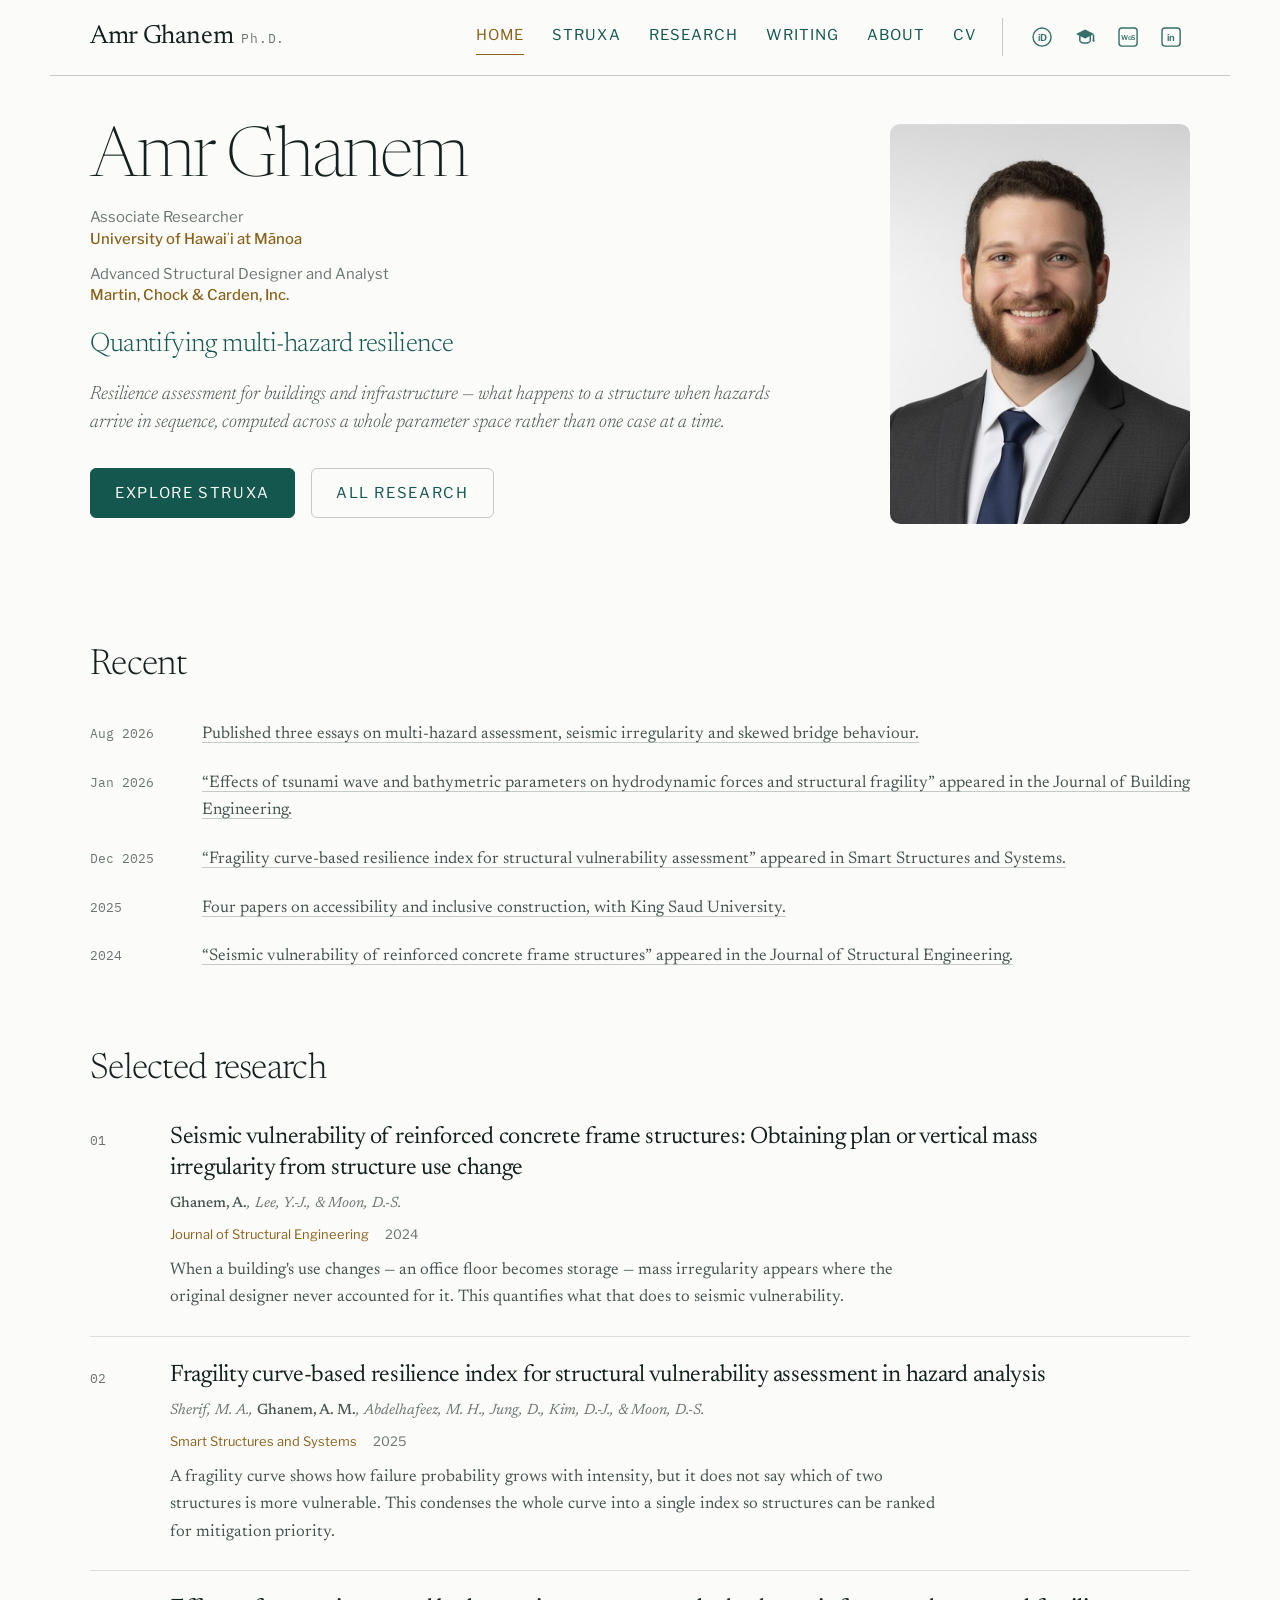
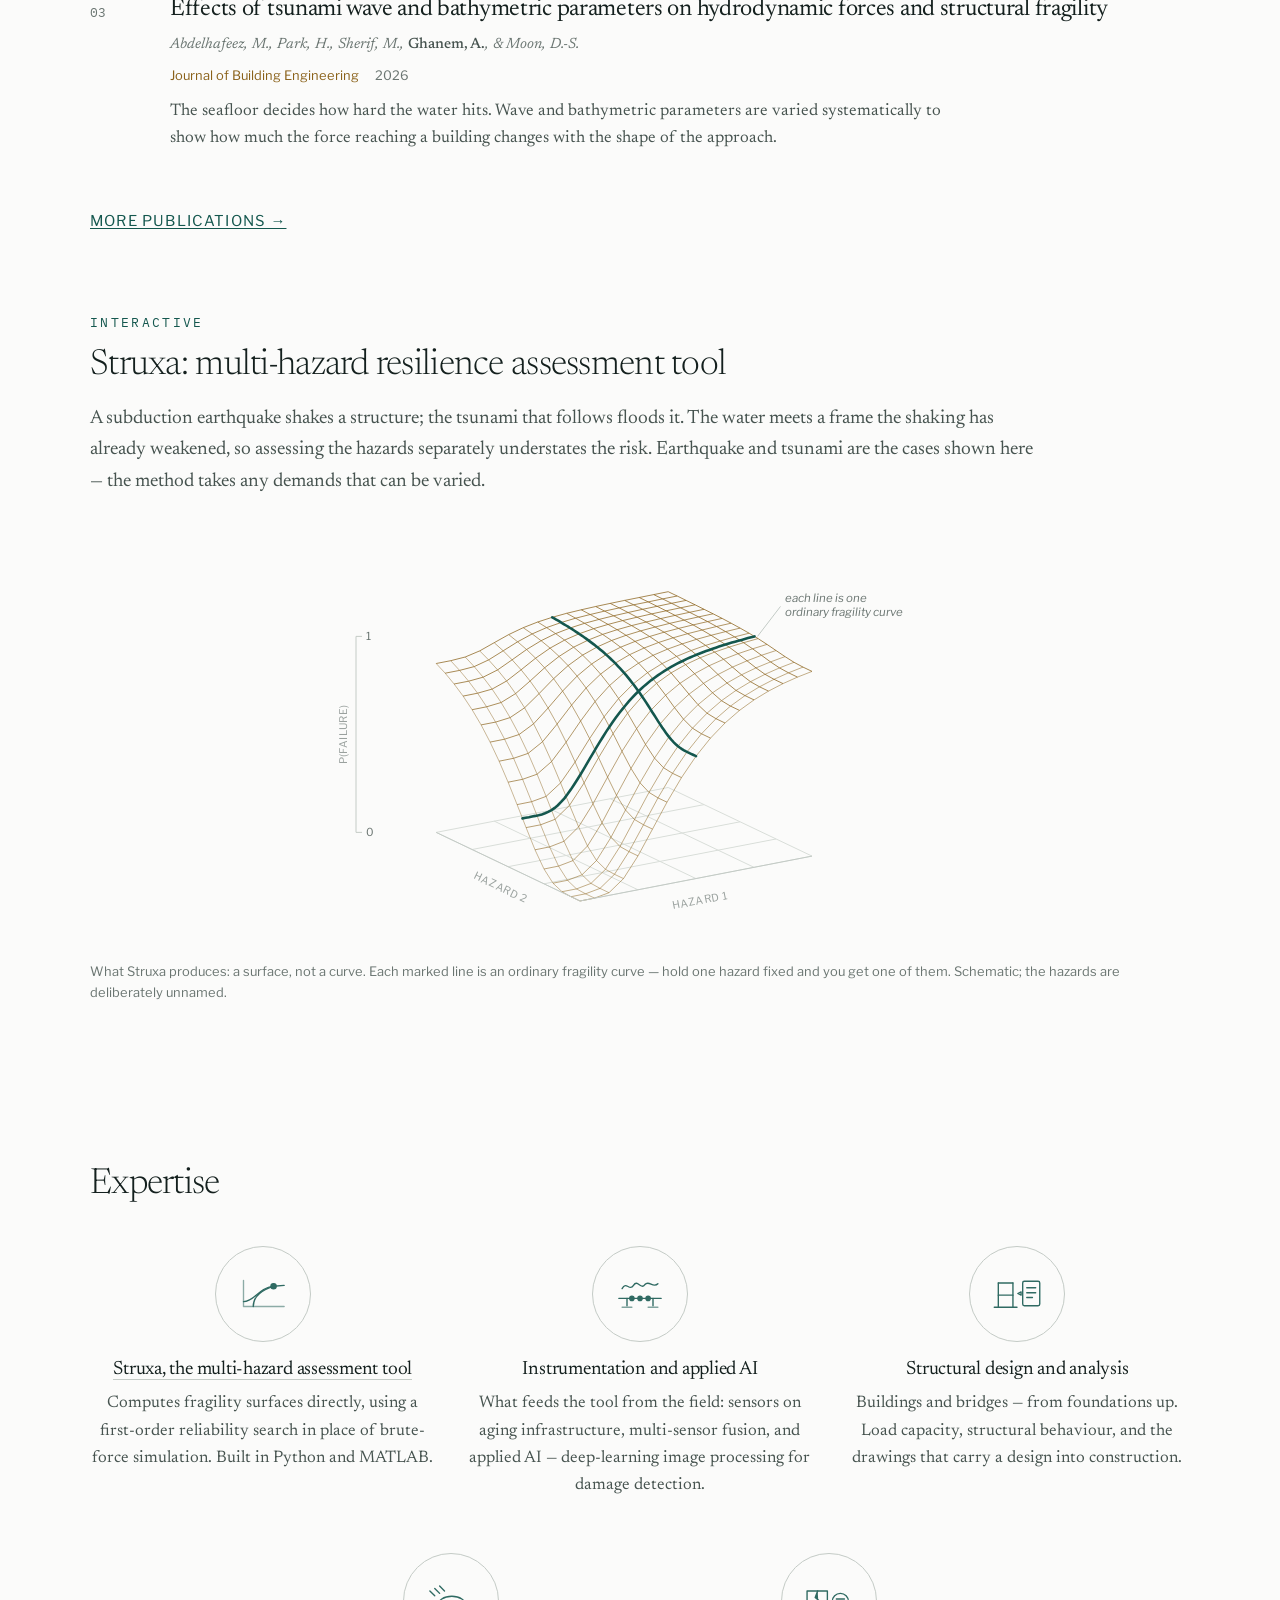
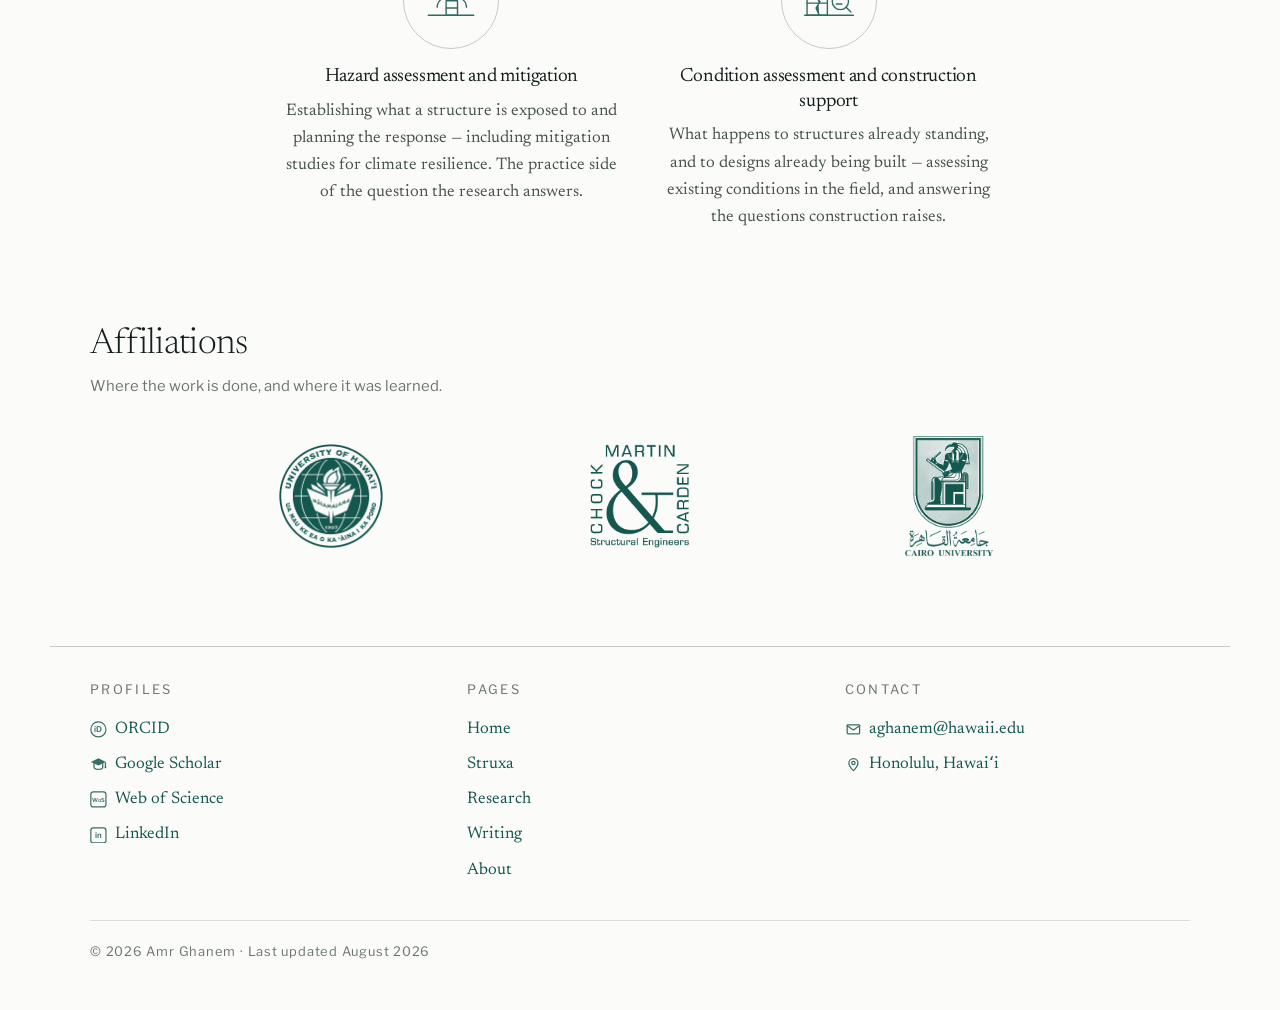
==== commit c271356c: "Publish site - 2026-09-12 06:33" ====
--- a/index.html
+++ b/index.html
@@ -26,7 +26,7 @@
 <link rel="apple-touch-icon" href="icons/icon-192.png">
 <link rel="manifest" href="site.webmanifest">
 <link rel="preconnect" href="https://fonts.googleapis.com"><link rel="preconnect" href="https://fonts.gstatic.com" crossorigin><link rel="stylesheet" href="https://fonts.googleapis.com/css2?family=IBM+Plex+Mono:wght@400;500&family=Libre+Franklin:wght@400;500&family=Newsreader:ital,opsz,wght@0,6..72,200;0,6..72,300;0,6..72,400;0,6..72,500;1,6..72,300&display=swap">
-<link rel="stylesheet" href="style.css?v=d3a032f481">
+<link rel="stylesheet" href="style.css?v=99e27f3d34">
 <script type="application/ld+json">
 {
     "@context":  "https://schema.org",
--- a/style.css
+++ b/style.css
@@ -1,1254 +1,1254 @@
-﻿/* Serif-led. Newsreader carries display AND body copy - that is where the
-   elegance comes from. Libre Franklin appears only as small letterspaced
-   labels; IBM Plex Mono only where digits need to line up.
-   Palette: near-black with a green bias, cool paper, deep pine-teal accent.
-   Amber and rust are reserved strictly for data marks. */
-/* ============================================================ THEME
-   Two colours and two greys, deliberately. The palette used to run five
-   near-identical greys (ground/sheet/sunk, rule/rule-soft) because cards
-   needed fills and borders. Without cards, a surface is just the ground with
-   space around it, so the extra tones have nothing to do.
-
-   Ground is near-white rather than the old tinted #EFF1EF: when the page
-   itself is faintly green, the accent reads as a darker shade of the
-   background instead of a decision.
-
-   --data2 (green) and --data4 (rust) are retained ONLY for the research
-   figures, which encode multiple series. Interface colour is teal and gold. */
-:root{
-  --ground:#FBFBFA; --sheet:#FBFBFA; --sunk:#F2F3F1;
-  --ink:#14201E; --ink-soft:#46534F; --ink-mute:#6A7571;
-  --rule:#C4CBC6; --rule-soft:#D9DED9;
-  --accent:#14574E; --accent-soft:#E4EDEA; --accent-deep:#0B3B35;
-  /* gold darkened from #A8792B: 1.8:1 on a light ground was too pale for text
-     and marginal as a graphic. #8A6119 reads ~4.8:1 and is the same gold. */
-  --data1:#14574E; --data2:#4A8C6B; --data3:#8A6119; --data4:#A8482B;
-  --lw-light:block; --lw-dark:none; --lw-plate:transparent; --lw-pad:0; --lw-mute:.66;
-
-  /* one type scale, seven steps. Everything picks from these. */
-  --t-xs:0.74rem; --t-sm:0.85rem; --t-base:0.96rem; --t-md:1.1rem;
-  --t-lg:1.36rem; --t-xl:2.05rem; --t-display:clamp(2.7rem,5.4vw,4.2rem);
-  /* one spacing scale */
-  --measure:68ch;--s-1:8px; --s-2:16px; --s-3:28px; --s-4:48px; --s-5:80px; --s-6:128px;
-}
-@media (prefers-color-scheme:dark){:root:not([data-theme="light"]){
-  /* Dark is not the light theme inverted. The ground lifts off pure black so
-     large areas do not smear on OLED, the ink stops short of pure white to cut
-     halation on a serif at display size, and the rules are only just visible -
-     on a dark ground a hairline reads far heavier than the same value does on
-     a light one. */
-  --ground:#0D1413; --sheet:#0D1413; --sunk:#151E1C;
-  --ink:#E9ECE9; --ink-soft:#B6C1BD; --ink-mute:#828D89;
-  --rule:#333F3C; --rule-soft:#252F2D;
-  --accent:#6BBFAE; --accent-soft:#122A26; --accent-deep:#9AD8C9;
-  --data1:#6BBFAE; --data2:#8FCC9F; --data3:#D8AB57; --data4:#DE8163;
-}}
-:root[data-theme="dark"]{
-  /* Dark is not the light theme inverted. The ground lifts off pure black so
-     large areas do not smear on OLED, the ink stops short of pure white to cut
-     halation on a serif at display size, and the rules are only just visible -
-     on a dark ground a hairline reads far heavier than the same value does on
-     a light one. */
-  --ground:#0D1413; --sheet:#0D1413; --sunk:#151E1C;
-  --ink:#E9ECE9; --ink-soft:#B6C1BD; --ink-mute:#828D89;
-  --rule:#333F3C; --rule-soft:#252F2D;
-  --accent:#6BBFAE; --accent-soft:#122A26; --accent-deep:#9AD8C9;
-  --data1:#6BBFAE; --data2:#8FCC9F; --data3:#D8AB57; --data4:#DE8163;
-}
-/* Logo art on a dark ground. Almost every official mark is dark ink drawn for
-   white paper, so it vanishes here. Two answers, in order of preference: use
-   the organisation's own reversed file when one exists, or set the single file
-   on a small light plate - a chip, obviously deliberate, rather than an
-   inverted mark in the wrong colours. Never invert a colour logo.
-   The media block matters more than the toggle block: this site has no theme
-   button, so system-dark is the ONLY way a reader gets dark mode. */
-@media (prefers-color-scheme:dark){:root:not([data-theme="light"]){
-  --lw-light:none; --lw-dark:block; --lw-plate:#F2F3F0; --lw-pad:7px 9px; --lw-mute:.78;
-}}
-:root[data-theme="dark"]{
-  --lw-light:none; --lw-dark:block; --lw-plate:#F2F3F0; --lw-pad:7px 9px; --lw-mute:.78;
-}
-
-*{box-sizing:border-box}
-html{scroll-behavior:smooth;font-size:17.5px}
-@media(prefers-reduced-motion:reduce){html{scroll-behavior:auto}*{animation:none!important;transition:none!important}.reveal{opacity:1!important;transform:none!important}}
-
-body{
-  background:var(--ground); color:var(--ink);
-  font-family:"Newsreader",Georgia,"Times New Roman",serif;
-  font-size:19px; font-weight:400; line-height:1.62; margin:0;
-  -webkit-font-smoothing:antialiased; text-rendering:optimizeLegibility;
-}
-.skip{position:absolute;left:-9999px}
-.skip:focus{left:12px;top:12px;background:var(--accent);color:#fff;padding:8px 16px;z-index:99}
-
-:root{--r-lg:14px;--r:10px;--r-sm:6px}
-main,header.site,footer.site{max-width:1180px;margin:0 auto;padding:0 40px}
-main>section,main>div.exp-wrap,main>figure{margin:0 0 var(--s-5)}
-main>section:last-child{margin-bottom:var(--s-5)}
-a{color:var(--accent);text-decoration-thickness:1px;text-underline-offset:2px}
-a:focus-visible{outline:2px solid var(--accent);outline-offset:3px;border-radius:1px}
-
-/* label face: sans, small, letterspaced. Used sparingly. */
-.eyebrow,h2.rule,.lab,.flabel,nav,.btn,.credit,.evidence,.legend,.meta,.idx,.when,.colophon,.flab,.fignum,.axt{
-  font-family:"Libre Franklin",-apple-system,Segoe UI,sans-serif;
-}
-/* Mono is for things that are actually machine-readable: counts, years, DOIs.
-   It was on sixteen rules, which made it texture rather than signal. */
-.num,.idx,.when,.fignum{font-family:"IBM Plex Mono",monospace}
-
-/* ---------- header ---------- */
-header.site{display:flex;justify-content:space-between;align-items:center;gap:24px;flex-wrap:wrap}
-.wordmark{text-decoration:none;color:var(--ink);display:flex;align-items:baseline;gap:8px}
-.wordmark strong{font-weight:400;font-size:1.5rem;letter-spacing:-.014em}
-/* NOT uppercased. "Ph.D." is an abbreviation whose capitalisation is part of
-   how it is spelled; "PH.D." is simply wrong, and the periods make it read as
-   a typo rather than a styling choice. Tracking eases off too - letter-spacing
-   is an all-caps device and looks loose on mixed case. */
-.wordmark span{font-family:"IBM Plex Mono",monospace;font-size:var(--t-xs);letter-spacing:.06em;color:var(--ink-mute)}
-nav{display:flex;flex-wrap:wrap;gap:8px 28px;font-size:var(--t-sm);letter-spacing:.07em;text-transform:uppercase}
-/* Same two-colour rule as the icons and the engine: theme teal at rest, the
-   engine's gold when a page is current or being pointed at. The underline
-   follows, so the marker never disagrees with the label it sits under. */
-nav a{color:var(--accent);text-decoration:none;padding-bottom:3px;border-bottom:1px solid transparent;
-  transition:color .28s ease,border-color .28s ease}
-nav a.active,nav a:hover,nav a:focus-visible{color:var(--data3)}
-/* The marker is the animated ::after line alone. Colouring the border-bottom
-   too drew a second rule right under it - two lines under the current page. */
-
-/* ---------- sticky header ---------- */
-header.site{
-  position:sticky;top:0;z-index:50;
-  background:var(--ground);
-  border-bottom:1px solid var(--rule);
-  padding-top:16px;padding-bottom:16px;
-}
-@supports (backdrop-filter:blur(8px)){
-  header.site{background:color-mix(in srgb, var(--ground) 88%, transparent);backdrop-filter:blur(8px)}
-}
-.headright{display:flex;align-items:center;gap:24px;flex-wrap:wrap}
-.hicons{display:flex;align-items:center;gap:5px;padding-left:20px;border-left:1px solid var(--rule)}
-.hicons a{color:var(--accent);display:flex;text-decoration:none}
-.hicons a:hover{color:var(--data3)}
-.hicons .icon{width:1.15rem;height:1.15rem;opacity:1}
-/* anchor targets must clear the sticky header */
-:target,[id]{scroll-margin-top:96px}
-@media(max-width:580px){
-  .hicons{padding-left:16px;gap:12px}
-  .headright{gap:16px}
-}
-/* ---------- type ---------- */
-section,.exp-wrap{padding:0}
-.eyebrow{font-size:var(--t-xs);letter-spacing:.16em;text-transform:uppercase;color:var(--ink-mute);margin:0 0 24px;line-height:1.9}
-.eyebrow span{color:var(--accent)}
-h1{font-weight:200;font-size:var(--t-display);line-height:1.04;letter-spacing:-.028em;margin:0 0 var(--s-3);text-wrap:balance}
-/* Section headings become serif and large. They were 0.72rem uppercase sans
-   with a rule under them - a label, not a heading. The serif was carrying five
-   rules against the sans's twenty-six, which is why the page never read as a
-   serif site. */
-h2.rule{font-family:"Newsreader",Georgia,serif;font-weight:300;font-size:var(--t-xl);
-  letter-spacing:-.02em;text-transform:none;color:var(--ink);
-  margin:0 0 var(--s-3);padding-bottom:0;border-bottom:0;line-height:1.14;text-wrap:balance}
-h3{font-family:"Newsreader",Georgia,serif;font-weight:400;font-size:var(--t-lg);line-height:1.28;letter-spacing:-.012em;margin:0 0 var(--s-1)}
-p{margin:0 0 14px;max-width:86ch}
-.lede{font-size:var(--t-lg);font-weight:300;font-style:italic;line-height:1.42;color:var(--ink-soft);max-width:62ch}
-
-/* ---------- hero ---------- */
-.hero picture{display:block}
-.hero{display:grid;grid-template-columns:minmax(0,1fr) 300px;gap:72px;align-items:start;padding:var(--s-4) 0 0}
-/* The hero opens the page rather than sitting in the section rhythm, so it
-   closes tighter than the 128px used between peer sections. */
-main>section.hero{margin-bottom:var(--s-5)}
-main>section.pagehead{margin-bottom:var(--s-4)}
-.hero-side{display:block}
-.hero-text h1{font-size:var(--t-display);line-height:1.04;letter-spacing:-.03em;margin:0 0 12px;max-width:14ch;text-wrap:balance}
-.hstatsrc{font-family:"Libre Franklin",sans-serif;font-size:var(--t-xs);color:var(--ink-mute);margin:0 0 24px}
-.hstatsrc a{color:var(--ink-mute);text-decoration-color:var(--rule)}
-.hstatsrc a:hover{color:var(--accent)}
-.hero-claim{font-family:"Newsreader",Georgia,serif;font-weight:300;font-size:clamp(1.35rem,2.1vw,1.72rem);line-height:1.22;letter-spacing:-.015em;color:var(--accent);margin:0 0 20px;max-width:none}
-.hero .lede{font-size:var(--t-md);font-style:italic;font-weight:300;max-width:64ch;margin:0 0 24px}
-.roles{list-style:none;margin:0 0 22px;padding:0;display:grid;gap:13px}
-.roles li{display:block;font-size:var(--t-base);line-height:1.45}
-/* Both roles take the same shape: title, then organisation beneath it. Running
-   them inline with a middot meant one role fitted on a line and the other did
-   not, so the pair never looked like a pair. */
-.rl{font-family:"Libre Franklin",sans-serif;font-size:var(--t-sm);color:var(--ink-mute);display:block}
-/* The two organisation names carry the gold, so the palette's second colour
-   appears in the hero type and not only on hover. The role titles beside them
-   stay muted, which lets the institutions read first. */
-.ro{font-family:"Libre Franklin",sans-serif;font-size:var(--t-sm);font-weight:500;color:var(--data3);
-  display:block;white-space:nowrap}
-.roles li{display:block}
-.herostats{display:grid;grid-template-columns:repeat(3,minmax(0,1fr));gap:0;background:none;border:none;border-top:1px solid var(--rule);border-bottom:1px solid var(--rule);margin:0 0 10px;padding:16px 0;max-width:440px}
-.herostats>div{background:none;padding:0;text-align:left}
-.herostats>div+div{border-left:1px solid var(--rule-soft);padding-left:20px}
-.herostats>div:not(:last-child){padding-right:20px}
-.herostats dt{font-family:"Libre Franklin",sans-serif;font-size:var(--t-xs);letter-spacing:.12em;text-transform:uppercase;color:var(--ink-mute);margin:0 0 4px;line-height:1.35}
-.herostats dd{font-family:"IBM Plex Mono",monospace;font-size:var(--t-lg);color:var(--accent);margin:0;font-variant-numeric:tabular-nums;line-height:1}
-.hero-portrait{margin:0}
-.portrait{width:100%;aspect-ratio:4/5;object-fit:cover;display:block;border-radius:var(--r)}
-.monogram{display:flex;align-items:center;justify-content:center;background:var(--sunk);border:1px solid var(--rule);border-radius:var(--r)}
-.monogram span{font-weight:200;font-size:4.8rem;color:var(--ink-mute);letter-spacing:.05em}
-.cta{display:flex;gap:16px;flex-wrap:wrap;margin-top:32px}
-.btn{display:inline-block;font-size:var(--t-sm);letter-spacing:.11em;text-transform:uppercase;text-decoration:none;padding:12px 24px;background:var(--accent);color:var(--sheet);border:1px solid var(--accent);border-radius:var(--r-sm)}
-.btn:hover{background:var(--accent-deep);border-color:var(--accent-deep)}
-.btn.ghost{background:transparent;color:var(--accent);border-color:var(--rule)}
-.btn.ghost:hover{border-color:var(--accent);background:var(--accent-soft)}
-
-/* ---------- story ---------- */
-.chapter{display:grid;grid-template-columns:210px 1fr;gap:32px;padding:24px 0;border-top:1px solid var(--rule-soft)}
-.chapter:first-of-type{border-top:none;padding-top:0}
-.chapter h3{font-style:italic;font-weight:300;color:var(--accent);font-size:var(--t-md);margin:0}
-.chapter p{font-size:var(--t-md);color:var(--ink-soft);max-width:86ch}
-.chapter p:last-child{margin-bottom:0}
-
-/* ---------- contribution ---------- */
-/* When the row wraps, the leftover cell is empty - and the container's own
-   background shows through it as a solid block. Stretching the last item over
-   the remainder fills the grid instead. The nth-child tests are count-agnostic:
-   :nth-child(odd) as the last item means one cell short of a pair, and 3n+1 /
-   3n+2 mean the final row of three holds one or two. */
-/* Wrapping rows are balanced, not left-aligned with one stretched card. The
-   trick is a grid of 6 (or 4) with each card spanning 2, so a short final row
-   can widen its cards EVENLY to fill the width instead of one card growing to
-   twice its neighbour. The nth-child tests read the remainder: 3n+2 as the last
-   item means two cards on the final row, 3n+1 means one. */
-@media (min-width:561px) and (max-width:1040px){
-  .stats>div:last-child:nth-child(3n+2),
-}
-.sicon{width:34px;height:28px;color:var(--accent);margin-bottom:4px;display:block}
-.lab{font-size:var(--t-xs);letter-spacing:.12em;text-transform:uppercase;color:var(--ink-mute);margin:0;line-height:1.5}
-
-/* ---------- expertise ---------- */
-.exp-wrap{padding-bottom:0}
-.exp-wrap{display:flex;flex-wrap:wrap;justify-content:center;gap:40px 32px}
-.exp-wrap>.xcard{flex:0 1 calc((100% - 2 * 32px) / 3)}
-.exp-wrap>h2{flex:0 0 100%;margin-bottom:0}
-.xcard{display:flex;flex-direction:column;align-items:center;text-align:center}
-.xring{width:96px;height:96px;display:grid;place-items:center;margin:0 0 var(--s-2);border:1px solid var(--rule);border-radius:50%}
-.xglyph{width:52px;height:39px;color:var(--accent);display:block}
-/* .acc marks the emphasised part of a glyph. It used to pin those shapes to
-   the accent colour outright, which meant a glyph whose shapes are ALL .acc -
-   step 01 "Sweep" is entirely one .acc group - was already accent at rest and
-   could not change on hover; only its size moved. Following currentColor
-   instead lets every glyph go muted-to-accent together, and the two-tone
-   emphasis survives through the opacity attributes already in the artwork. */
-.xglyph .acc{stroke:currentColor}
-.xglyph .acc[fill]{fill:currentColor}
-.xcard h3{font-size:var(--t-md);margin:0 0 8px;max-width:none}
-.xcard h3 a{color:inherit;text-decoration:none;border-bottom:1px solid var(--rule)}
-.xcard h3 a:hover{color:var(--accent);border-bottom-color:var(--accent)}
-.xcard .exp-lead{font-size:var(--t-base);margin-bottom:14px}
-.xcard .evidence li{max-width:none;font-size:var(--t-sm);padding-left:0;text-align:center}
-.xcard .evidence li::before{display:none}
-@media(max-width:1200px){.exp-wrap{gap:44px 32px}}
-@media(max-width:620px){.exp-wrap{gap:34px}.exp-wrap>.xcard{flex:0 1 100%}}
-.idx{font-size:var(--t-xs);color:var(--ink-mute);margin:8px 0 0;font-variant-numeric:tabular-nums}
-.exp-lead{font-size:var(--t-md);color:var(--ink-soft);max-width:72ch;margin-bottom:16px}
-
-/* publication groups: a rule and real space between types, a serif heading
-   instead of an 11px label, and a count so the shape of the record reads
-   at a glance. Six colours across six types would be arbitrary; hierarchy
-   and space are what actually separate them. */
-.pubgroup{padding-top:52px;margin-top:52px;border-top:1px solid var(--rule)}
-.pubgroup:first-of-type{border-top:none;margin-top:0;padding-top:4px}
-.pubgroup-head{display:flex;align-items:baseline;gap:14px;margin:0 0 var(--s-3);padding-bottom:14px;border-bottom:1px solid var(--rule-soft)}
-.pubgroup-head h2{font-family:"Newsreader",Georgia,serif;font-weight:300;font-size:var(--t-xl);letter-spacing:-.02em;line-height:1.1;color:var(--accent);margin:0}
-@media(max-width:580px){.pubgroup{padding-top:36px;margin-top:36px}.pubgroup-head h2{font-size:var(--t-lg)}}
-
-/* the research page lists fragility work, so its header carries a fragility
-   figure beside the type - quiet, but not decoration: it is the subject */
-.headnote{font-family:"Libre Franklin",sans-serif;font-size:0.9rem;line-height:1.65;color:var(--ink-mute);max-width:52ch}
-.headnote em{font-style:italic}
-.pagehead-fig{display:grid;grid-template-columns:minmax(0,1fr) minmax(0,0.8fr);gap:40px;align-items:center}
-/* A continuous ramp rather than a fade that finishes early: the previous mask
-   reached full opacity at 42% and stayed flat, which read as a hard edge. These
-   stops keep climbing all the way across, so the image never resolves into a
-   rectangle - it just gets denser toward the far corner. */
-.pagehead-art{opacity:1;pointer-events:none;display:flex;align-items:center;justify-content:center}
-.pagehead-art img{width:100%;height:auto;display:block}
-.pagehead-art svg{width:100%;height:auto;max-width:520px;max-height:345px;display:block;margin:0 auto}
-@media(max-width:900px){.pagehead-fig{grid-template-columns:1fr;gap:28px}.pagehead-art{display:none}}
-
-/* ---------- figures ---------- */
-svg.fragility{width:100%;height:auto;display:block}
-svg.fragility .grid line{stroke:var(--rule-soft);stroke-width:1}
-svg.fragility .ax{font-family:"IBM Plex Mono",monospace;font-size:9px;fill:var(--ink-mute)}
-svg.fragility .axt{font-size:8px;fill:var(--ink-mute);letter-spacing:.12em;text-transform:uppercase}
-svg.fragility .curve{stroke-width:1.9;stroke-linecap:round}
-svg.fragility .c1{stroke:var(--data1)} svg.fragility .c2{stroke:var(--data2)}
-svg.fragility .c3{stroke:var(--data3)} svg.fragility .c4{stroke:var(--data4)}
-svg.fragility .dot.c1{fill:var(--data1)} svg.fragility .dot.c2{fill:var(--data2)}
-svg.fragility .dot.c3{fill:var(--data3)} svg.fragility .dot.c4{fill:var(--data4)}
-figcaption p{font-size:var(--t-base);color:var(--ink-soft);max-width:54ch;line-height:1.5}
-.fignum{font-size:var(--t-xs);letter-spacing:.18em;text-transform:uppercase;color:var(--accent);margin:0 0 12px}
-.legend{list-style:none;margin:16px 0 0;padding:0;display:flex;flex-direction:column;gap:8px}
-.legend li{font-family:"IBM Plex Mono",monospace;font-size:var(--t-xs);color:var(--ink-soft);display:flex;align-items:center;gap:8px}
-.legend em{color:var(--ink-mute);font-style:normal}
-.legend .sw{width:15px;height:2px;flex:none}
-.legend .c1 .sw{background:var(--data1)} .legend .c2 .sw{background:var(--data2)}
-.legend .c3 .sw{background:var(--data3)} .legend .c4 .sw{background:var(--data4)}
-
-/* ---------- interactive explorer ---------- */
-.explorer{padding:0}
-.exp-intro{max-width:none;margin-bottom:32px}
-.exp-intro>p{margin:16px 0 0}
-.exp-introhead{display:block}
-.exp-introhead h2{margin:0}
-
-.exp-intro h2{font-family:"Newsreader",Georgia,serif;font-weight:300;font-size:clamp(1.6rem,3.6vw,2.05rem);letter-spacing:-.02em;line-height:1.16;margin:0 0 16px;text-wrap:balance}
-.exp-intro>p{color:var(--ink-soft);font-size:var(--t-md)}
-.exp-panel{display:grid;grid-template-columns:340px 1fr;gap:var(--s-4);align-items:start;padding:0}
-.exp-controls{display:grid;grid-template-columns:1fr;gap:14px;padding-top:18px;margin-top:16px;border-top:1px solid var(--rule-soft)}
-/* stage selector: the two hazards are separated in time, so the figure shows
-   one at a time and this chooses which */
-.phase{display:grid;grid-template-columns:repeat(2,minmax(0,1fr));gap:8px;margin-top:16px}
-.ph{font-family:"Libre Franklin",sans-serif;font-size:var(--t-xs);letter-spacing:.06em;
-    padding:9px 12px;border:1px solid var(--rule);border-radius:var(--r-sm);
-    background:none;color:var(--ink-mute);cursor:pointer;text-align:center;
-    transition:color .28s ease,border-color .28s ease,background-color .28s ease}
-.ph:hover{color:var(--ink);border-color:var(--rule-soft)}
-.ph.on{color:var(--accent);border-color:var(--accent);background:var(--accent-soft)}
-.ph:focus-visible{outline:2px solid var(--accent);outline-offset:2px}
-.ctrl.muted{opacity:.42;transition:opacity .3s ease}
-
-
-.readout{display:flex;align-items:baseline;gap:24px;flex-wrap:wrap}
-.ro-num{margin:0!important;flex:none}
-
-.readout{border-left:3px solid var(--accent);padding:2px 0 2px 16px;margin-bottom:24px}
-.ro-num{font-family:"IBM Plex Mono",monospace;font-size:2.6rem;line-height:1;color:var(--accent);margin:0 0 12px;font-variant-numeric:tabular-nums;letter-spacing:-.03em}
-.ro-text{font-size:var(--t-base);color:var(--ink-soft);margin:0;line-height:1.65;flex:1 1 340px}
-
-.ctrl{margin-bottom:0}
-.ctrl label{display:flex;justify-content:space-between;align-items:baseline;gap:12px;font-family:"Libre Franklin",sans-serif;font-size:var(--t-xs);letter-spacing:.13em;text-transform:uppercase;color:var(--ink-mute);margin-bottom:6px}
-.ctrl label span{font-family:"IBM Plex Mono",monospace;font-size:var(--t-sm);letter-spacing:0;text-transform:none;color:var(--accent);font-variant-numeric:tabular-nums}
-.ctrl input[type=range]{width:100%;-webkit-appearance:none;appearance:none;height:2px;background:var(--rule);outline:none;margin:0 0 5px}
-.ctrl input[type=range]::-webkit-slider-thumb{-webkit-appearance:none;appearance:none;width:16px;height:16px;border-radius:50%;background:var(--accent);cursor:grab;border:none;margin-top:-7px}
-.ctrl input[type=range]::-webkit-slider-thumb:active{cursor:grabbing}
-.ctrl input[type=range]::-moz-range-thumb{width:16px;height:16px;border-radius:50%;background:var(--accent);cursor:grab;border:none}
-.ctrl input[type=range]:focus-visible{outline:2px solid var(--accent);outline-offset:6px}
-.ctrl input[type=range]:disabled{cursor:not-allowed}
-.ctrl input[type=range]:disabled::-webkit-slider-thumb{background:var(--ink-mute);cursor:not-allowed}
-.ctrl input[type=range]:disabled::-moz-range-thumb{background:var(--ink-mute);cursor:not-allowed}
-.disclaim{font-family:"Libre Franklin",sans-serif;font-size:var(--t-sm);line-height:1.65;color:var(--ink-mute);margin:16px 0 0;grid-column:1/-1}
-.eqn{font-family:"IBM Plex Mono",monospace;font-size:var(--t-sm);color:var(--ink-mute);margin:16px 0 0;padding-top:16px;border-top:1px solid var(--rule-soft)}
-
-@media(max-width:860px){.exp-panel{grid-template-columns:1fr;gap:32px;padding:0}}
-/* ---------- tsunami explorer ---------- */
-.eqn sub{font-size:.8em}
-/* ---------- surface explorer ---------- */
-.mh-struct,.mh-surf{overflow:hidden}
-.exp-panel canvas{width:100%;height:auto;display:block}
-.exp-top .mh-struct{display:flex}
-.exp-top .mh-struct canvas{width:auto;height:360px;max-width:100%;margin:0 auto;display:block}
-.mh-surf canvas{width:auto;height:470px;max-width:100%;margin:0 auto;display:block}
-@media(max-width:1040px){.exp-panel{padding:0}.exp-top .mh-struct canvas{height:300px}.exp-controls{grid-template-columns:repeat(auto-fit,minmax(190px,1fr))}}
-#surfCanvas{width:100%;height:auto;display:block}
-
-/* ---------- how it works ---------- */
-/* ---------- coupled engine diagram ---------- */
-.engine{margin:0 0 var(--s-4);padding:0}
-.engine svg{width:100%;height:auto;display:block;overflow:visible}
-.engine .ebox{fill:none;stroke:var(--rule);stroke-width:1.6}
-.engine .epanel{fill:none;stroke:none}
-.engine .etitle{font-family:"Libre Franklin",sans-serif;font-size:8.5px;letter-spacing:.16em;text-transform:uppercase;fill:var(--ink-mute)}
-.engine .ecode{font-family:"Newsreader",Georgia,serif;font-size:17px;fill:var(--ink)}
-.engine .esub{font-family:"Libre Franklin",sans-serif;font-size:9.5px;fill:var(--ink-mute)}
-.engine .elab{font-family:"Libre Franklin",sans-serif;font-size:12px;fill:var(--ink-soft)}
-.engine .eglyph{font-family:"Libre Franklin",sans-serif;font-size:8.5px;letter-spacing:.08em;text-transform:uppercase;fill:var(--ink-mute)}
-/* AT REST the whole diagram sits in one theme colour, exactly like the logo
-   walls and the icons: the graph reads as a single object rather than a chart
-   with six unrelated hues. Depth comes from opacity, not from colour. The
-   palette is held back for hover, where each part of the loop takes the colour
-   that belongs to it. */
-.engine .earr{fill:none;stroke:var(--accent);stroke-width:1.5}
-.engine .earr.out{stroke:var(--accent)}
-.engine .elab.out{fill:var(--accent);font-size:12px}
-.engine .eaxis{stroke:var(--accent);stroke-width:1;opacity:.45}
-.engine .epdf{fill:none;stroke:var(--accent);stroke-width:2}
-.engine .emode{stroke:var(--accent);stroke-width:1;stroke-dasharray:2 3;opacity:.55}
-.engine .ecurve{fill:none;stroke:var(--accent);stroke-width:1.6}
-.engine .etrial{fill:var(--accent)}
-.engine .elimit{fill:none;stroke:var(--accent);stroke-width:2}
-.engine .efail{fill:var(--accent);opacity:.10}
-.engine .eorigin{fill:var(--accent)}
-.engine .edesign{fill:var(--accent)}
-.engine .edash{stroke:var(--accent);stroke-width:1.2;stroke-dasharray:3 3;opacity:.6}
-.engine .eframe line{stroke:var(--accent);stroke-width:2;stroke-linecap:round}
-.engine .ehyst{fill:none;stroke:var(--accent);stroke-width:1.8;stroke-linejoin:round}
-.engine .ehyst.inner{stroke-width:1.2;opacity:.5}
-.engine .emesh path{fill:none;stroke:var(--accent);stroke-width:.8;opacity:.7}
-.engine .espread line{stroke:var(--accent);stroke-width:1.1;opacity:.55}
-.engine:hover .emesh path.r{stroke:var(--accent)}
-.engine:hover .emesh path.c{stroke:var(--data3)}
-.engine:hover .elab.out{fill:var(--data3)}
-.engine .ecyc{fill:none;stroke:var(--accent);stroke-width:2.4}
-.engine .ecycHead{fill:var(--accent)}
-.engine .ecyclab{font-family:"Libre Franklin",sans-serif;font-size:9.5px;fill:var(--ink-mute)}
-
-/* ON HOVER the loop takes its real colours: the outbound trial stays accent,
-   the returning response and the history it produces go gold, the reliability
-   search goes rust, and the plumbing recedes to grey so the data reads first. */
-.engine .earr,.engine .eaxis,.engine .epdf,.engine .emode,.engine .ecurve,
-.engine .etrial,.engine .elimit,.engine .efail,.engine .eorigin,.engine .edesign,
-.engine .edash,.engine .eframe line,.engine .ehyst,
-.engine .emesh path,.engine .ecyc,.engine .ecycHead,.engine .ecyclab,
-.engine .elab{transition:stroke .28s ease,fill .28s ease,opacity .28s ease}
-
-.engine:hover .earr,.engine:hover .eaxis,
-.engine:hover .edash,.engine:hover .ecurve{stroke:var(--ink-mute)}
-.engine:hover .emode{stroke:var(--accent)}
-.engine:hover .etrial,.engine:hover .eorigin{fill:var(--ink-mute)}
-.engine:hover .earr.out{stroke:var(--data3)}
-.engine:hover .epdf{stroke:var(--data3)}
-.engine:hover .ecyc.ecyc-back{stroke:var(--data3)}
-.engine:hover .ecycHead.ecyc-back{fill:var(--data3)}
-.engine:hover .ecyclab.lab-back{fill:var(--data3)}
-.engine:hover .ecyclab.lab-out{fill:var(--accent)}
-.engine:hover .elimit{stroke:var(--data3)}
-.engine:hover .efail{fill:var(--data3)}
-.engine:hover .edesign{fill:var(--accent)}
-.engine:hover .eframe line{stroke:var(--accent)}
-.engine:hover .ehyst{stroke:var(--data3)}
-.engine:hover .efit circle{fill:var(--accent)}
-.engine figcaption{font-family:"Libre Franklin",sans-serif;font-size:var(--t-sm);line-height:1.6;color:var(--ink-mute);margin-top:16px;max-width:none}
-.rnote{font-family:"Libre Franklin",sans-serif;font-size:var(--t-sm);line-height:1.6;color:var(--ink-mute);margin:24px 0 0}
-@media(max-width:900px){.engine{padding:0;overflow-x:auto}.engine svg{min-width:660px}}
-.hsteps{list-style:none;margin:0 0 68px;padding:0;display:grid;grid-template-columns:repeat(6,minmax(0,1fr));gap:0 18px}
-.hstep{display:flex;flex-direction:column;align-items:center;text-align:center;position:relative}
-/* The connector runs node-edge to node-edge and ends in an arrowhead pointing
-   INTO the next node, so the row reads as one sequence rather than six
-   separate circles. Previously it was a hairline spanning centre-to-centre
-   with its arrow at the wrong end. */
-.hstep::before{content:"";position:absolute;top:38px;left:calc(-50% + 30px);width:calc(100% - 60px);height:2px;background:var(--rule)}
-.hstep::after{content:"";position:absolute;top:32px;left:calc(50% - 48px);border-left:9px solid var(--rule);border-top:6px solid transparent;border-bottom:6px solid transparent}
-.hstep:first-child::before,.hstep:first-child::after{display:none}
-.hrail{display:flex;align-items:center;justify-content:center;margin-bottom:16px;position:relative;z-index:1}
-.hdot{flex:0 0 auto;width:78px;height:78px;border:1.5px solid var(--rule);border-radius:50%;background:var(--ground);display:grid;place-items:center;position:relative;z-index:1}
-.hglyph{width:44px;height:33px;color:var(--accent);flex:none}
-.hglyph .acc{stroke:currentColor}
-.hlink{display:none}
-
-
-.hn{font-family:"IBM Plex Mono",monospace;font-size:var(--t-xs);color:var(--accent);margin:0 0 6px;font-variant-numeric:tabular-nums}
-.hsteps h3{font-size:var(--t-md);margin:0 0 8px}
-.hd{font-size:var(--t-sm);color:var(--ink-soft);margin:0;line-height:1.55;max-width:none}
-/* Six across only when there is genuinely room for it. Below that the old
-   layout dropped to three columns and stretched each connector across ~240px
-   of empty line - sparse dots on a wire. A vertical timeline keeps the steps
-   adjacent, gives the descriptions a sane measure, and still reads as one
-   sequence running top to bottom. */
-@media(max-width:1199px){
-  .hsteps{grid-template-columns:1fr;gap:0}
-  .hstep{display:grid;grid-template-columns:78px minmax(0,1fr);column-gap:26px;text-align:left;align-items:start;padding-bottom:34px}
-  .hrail{grid-column:1;grid-row:1 / span 3;margin:0;justify-content:flex-start}
-  .hstep > .hn,.hstep > h3,.hstep > .hd{grid-column:2}
-  .hstep > .hn{margin-top:14px}
-  .hstep > .hd{max-width:62ch}
-  .hstep:last-child{padding-bottom:0}
-  .hstep::before{content:"";top:78px;left:38px;width:2px;height:calc(100% - 78px);background:var(--rule);display:block}
-  .hstep:first-child::before{display:block}
-  .hstep:last-child::before{display:none}
-  .hstep::after{content:"";top:auto;bottom:18px;left:31px;border-left:8px solid transparent;border-right:8px solid transparent;border-top:12px solid var(--rule);border-bottom:0;display:block}
-  .hstep:hover::after{border-left-color:transparent;border-right-color:transparent;border-top-color:var(--accent)}
-  .hstep::after{transition:border-top-color .28s ease}
-  .hstep:first-child::after{display:block}
-  .hstep:last-child::after{display:none}
-}
-@media(max-width:520px){
-  .hstep{grid-template-columns:58px minmax(0,1fr);column-gap:18px}
-  .hdot{width:58px;height:58px}
-  .hglyph{width:34px;height:26px}
-  .hstep::before{top:58px;left:28px;height:calc(100% - 58px)}
-  .hstep::after{left:21px}
-}
-
-/* ---------- research images ---------- */
-.rlede{font-size:var(--t-md);color:var(--ink-soft);margin:0 0 16px}
-.rstep{display:flex;align-items:baseline;gap:12px;margin:0 0 12px;font-family:"Libre Franklin",sans-serif;font-size:var(--t-xs);letter-spacing:.13em;text-transform:uppercase;color:var(--ink-mute)}
-.ryear{font-family:"IBM Plex Mono",monospace;font-size:var(--t-xs);letter-spacing:0;color:var(--accent);font-variant-numeric:tabular-nums}
-.rgrid{display:grid;grid-template-columns:repeat(auto-fit,minmax(264px,1fr));gap:24px}
-.rfig{margin:0}
-.rfig img{width:100%;height:auto;aspect-ratio:4/3;object-fit:contain;display:block;padding:0;border:1px solid var(--rule)}
-.rfig figcaption{font-size:var(--t-sm);color:var(--ink-soft);margin-top:12px;line-height:1.55}
-.credit{display:block;font-size:var(--t-xs);letter-spacing:.1em;text-transform:uppercase;color:var(--ink-mute);margin-top:8px}
-
-/* ---------- selected work ---------- */
-.work{display:grid;grid-template-columns:56px 1fr;gap:24px;padding:24px 0;border-top:1px solid var(--rule-soft)}
-.work:first-of-type{border-top:none;padding-top:4px}
-.work h3{max-width:74ch}
-.work h3 a{color:var(--ink);text-decoration:none}
-.work h3 a:hover{color:var(--accent);text-decoration:underline}
-.meta{font-size:var(--t-xs);color:var(--ink-mute);margin:8px 0 0;display:flex;gap:16px;flex-wrap:wrap;align-items:center}
-.venue{color:var(--data3)}
-.repnum{font-family:"IBM Plex Mono",monospace;font-size:var(--t-xs);color:var(--ink-mute);letter-spacing:.02em}
-.tag{font-family:"Libre Franklin",sans-serif;padding:2px 8px;font-size:var(--t-xs);letter-spacing:.1em;text-transform:uppercase}
-.tag.oa{background:none;color:var(--accent);border:1px solid var(--rule);border-radius:999px}
-main p,/* --- writing. No cards: a hairline between entries, same as the publication
-   list, so the two indexes read as one system. */
-main>section.writinghead{margin-bottom:var(--s-4)}
-/* --- activity log: date column, one line each, no cards. */
-.newslist{list-style:none;margin:0;padding:0;display:grid;gap:var(--s-2)}
-.newslist li{display:grid;grid-template-columns:96px minmax(0,1fr);gap:var(--s-2);align-items:baseline}
-.newslist .when{white-space:nowrap}
-.newslist span:last-child{font-size:var(--t-base);color:var(--ink-soft);line-height:1.6}
-.newslist a{color:var(--ink-soft);text-decoration:none;border-bottom:1px solid var(--rule)}
-.newslist a:hover{color:var(--accent);border-bottom-color:var(--accent)}
-@media(max-width:560px){.newslist li{grid-template-columns:1fr;gap:2px}}
-.postsources{margin-top:var(--s-4)}
-/* A reference list, not a year-indexed table: the year belongs after the
-   authors, where a citation puts it. Used by the CV and by every essay, from
-   one builder, so the same paper reads identically in both places. */
-.reflist{list-style:none;margin:0;padding:0;display:grid;gap:13px}
-.reflist li{font-size:var(--t-sm);line-height:1.62;color:var(--ink-soft);
-  padding-left:24px;text-indent:-24px}
-.reflist a{color:var(--ink-soft);text-decoration:none;border-bottom:1px solid var(--rule)}
-.reflist a:hover{color:var(--accent);border-bottom-color:var(--accent)}
-.reflist .srcdoi{color:var(--ink-mute);border-bottom-color:var(--rule-soft);word-break:break-word}
-/* A note following a reference list is a new thought, not the next entry.
-   Sibling rule, so it needs no class and covers wherever this recurs. */
-.reflist + .rl,.reflist + p{margin-top:var(--s-3)}
-/* "What to try" prompts. Lived only in the demo's own stylesheet, so the
-   list rendered unstyled the moment the Struxa page carried it too. It is
-   shared content now, so it is shared style. Measure cap dropped with the
-   rest of them. */
-.tryl{list-style:none;margin:0;padding:0;display:grid;gap:12px}
-.tryl li{font-size:var(--t-sm);color:var(--ink-soft);line-height:1.6;
-  padding-left:16px;position:relative}
-.tryl li::before{content:"";position:absolute;left:0;top:.68em;width:8px;height:1px;
-  background:var(--data3)}
-.postthumb{margin:0}
-.postthumb.art,.postfig.art{border:0;padding:0;background:none}
-/* A 420-wide drawing stretched to the full text column renders at 2.6x,
-   which makes a diagram look like a poster. Cap it and centre it. */
-.postfig.art .figsvg{max-width:600px;margin:0 auto}
-.postthumb.art .figsvg{width:100%;height:auto;max-height:none}
-.postthumb img{width:100%;height:150px;object-fit:contain;display:block;border:1px solid var(--rule)}
-.post.haspic{display:grid;grid-template-columns:minmax(0,1fr) 320px;gap:var(--s-3);align-items:center}
-.postfig{margin:var(--s-4) 0 0}
-.postfig img{width:100%;height:auto;max-height:420px;object-fit:contain;display:block;border:1px solid var(--rule)}
-.postfig figcaption{font-family:"Libre Franklin",sans-serif;font-size:var(--t-xs);color:var(--ink-mute);margin-top:12px}
-@media(max-width:700px){.post.haspic{grid-template-columns:1fr}.postthumb{order:-1}}
-/* --- lines of work: the argument above the record. */
-.proj{padding:0 0 var(--s-4);margin:0 0 var(--s-4);border-bottom:1px solid var(--rule-soft)}
-.proj:last-child{border-bottom:0;margin-bottom:0;padding-bottom:0}
-.proj.haspic{display:grid;grid-template-columns:minmax(0,1fr) 260px;gap:var(--s-4);align-items:start}
-.proj h3{font-family:"Newsreader",Georgia,serif;font-weight:300;font-size:var(--t-lg);margin:0 0 8px;color:var(--ink)}
-.proj .plain{margin:0 0 var(--s-2)}
-.projfig{margin:0}
-.projfig img{width:100%;height:180px;object-fit:contain;display:block;border:1px solid var(--rule)}
-.projpubs{list-style:none;margin:0;padding:0;display:grid;gap:6px}
-.projpubs li{display:grid;grid-template-columns:52px minmax(0,1fr);gap:12px;align-items:baseline;font-size:var(--t-sm);line-height:1.5}
-.projpubs a{color:var(--ink-soft);text-decoration:none;border-bottom:1px solid var(--rule)}
-.projpubs a:hover{color:var(--accent);border-bottom-color:var(--accent)}
-.proj .more{margin-top:var(--s-2)}
-@media(max-width:700px){.proj.haspic{grid-template-columns:1fr}.projfig{order:-1}.projpubs li{grid-template-columns:44px minmax(0,1fr);gap:10px}}
-.struxafig{margin:0}
-.struxafig img{width:100%;height:auto;max-height:460px;object-fit:contain;display:block;border:1px solid var(--rule)}
-.struxafig figcaption{font-family:"Libre Franklin",sans-serif;font-size:var(--t-xs);color:var(--ink-mute);margin-top:12px}
-.cvrow{display:grid;grid-template-columns:118px minmax(0,1fr);gap:32px;padding:18px 0;border-top:1px solid var(--rule-soft);align-items:baseline}
-.cvrow h3{font-family:"Newsreader",Georgia,serif;font-weight:400;font-size:var(--t-md);margin:0 0 4px;color:var(--ink)}
-/* Gold marks WHERE: the employer, the institution, the journal, the active nav
-   item. Teal marks interaction. `.org` is gold sitewide and the CV follows it. */
-.cvrow .org{color:var(--data3);font-weight:500;font-size:var(--t-sm);margin:0 0 8px}
-.cvrow ul{margin:8px 0 0;padding-left:16px}
-.cvrow li{font-size:var(--t-sm);color:var(--ink-soft);margin-bottom:5px;line-height:1.55}
-.cvlist{list-style:none;margin:0;padding:0;display:grid;gap:9px}
-.cvlist li{display:grid;grid-template-columns:118px minmax(0,1fr);gap:32px;align-items:baseline;font-size:var(--t-sm);line-height:1.55;color:var(--ink-soft)}
-.cvlist a{color:var(--ink-soft);text-decoration:none;border-bottom:1px solid var(--rule)}
-.cvlist a:hover{color:var(--accent);border-bottom-color:var(--accent)}
-/* Only `.prose strong` had a weight, so every <strong> in these lists fell
-   through to the browser's 700 - heavier than anything else on the site,
-   and heavier than the h3 job titles doing the same job at 400. */
-.cvlist strong,.cvrow strong{font-weight:500;color:var(--ink)}
-/* .when is shared with the news log, where it carries a top margin. In a
-   baseline-aligned CV grid that margin pushes every date off its row. */
-.cvrow .when,.cvlist .when{margin:0;white-space:nowrap}
-/* `main p,main li` caps text at the 68ch prose measure. That is right for
-   running prose and wrong for a CV, whose rows are scanned, not read: it was
-   stopping every row ~370px short of its own column. `main`'s own width cap
-   keeps the longest line near 88 characters, which is fine for structured rows. */
-.cvrow li,.cvrow .plain,.cvlist li,.cvlist li>span,.cvnote{max-width:none}
-/* An undated row still has to hold its baseline: an empty span collapses to
-   zero height and drags the whole row up by a line. */
-.cvlist .when:empty::before{content:" a0"}
-.cvhead .lede{margin-bottom:10px}
-.cvcontact{margin:0}
-/* A row under both columns: it shares the panel, not the plot. */
-.exp-share{grid-column:1/-1;margin:4px 0 0;padding-top:22px;
-  border-top:1px solid var(--rule-soft);
-  display:flex;flex-wrap:wrap;align-items:center;gap:14px}
-.exp-share button{display:inline-flex;align-items:center;gap:10px;
-  font-family:"Libre Franklin",sans-serif;font-size:var(--t-xs);
-  letter-spacing:.12em;text-transform:uppercase;color:var(--ink-soft);
-  background:none;border:1px solid var(--rule);border-radius:var(--r);
-  padding:9px 16px;cursor:pointer;transition:border-color .2s ease,color .2s ease}
-.exp-share button:hover{border-color:var(--accent);color:var(--accent)}
-.exp-share button:focus-visible{outline:2px solid var(--accent);outline-offset:2px}
-.exp-share svg{width:15px;height:15px;flex:none}
-.exp-share .rl{margin:0}
-.postshare{margin:0 0 18px}
-.sharebtn{display:inline-flex;align-items:center;gap:10px;
-  font-family:"Libre Franklin",sans-serif;font-size:var(--t-xs);
-  letter-spacing:.12em;text-transform:uppercase;color:var(--ink-soft);
-  background:none;border:1px solid var(--rule);border-radius:var(--r);
-  padding:9px 16px;cursor:pointer;transition:border-color .2s ease,color .2s ease}
-.sharebtn:hover{border-color:var(--accent);color:var(--accent)}
-.sharebtn:focus-visible{outline:2px solid var(--accent);outline-offset:2px}
-.sharebtn svg{width:15px;height:15px;flex:none}
-@media print{.postshare{display:none!important}}
-.cvprint{margin:18px 0 0;display:flex;flex-wrap:wrap;gap:10px}
-.cvprint button{display:inline-flex;align-items:center;gap:10px;
-  font-family:"Libre Franklin",sans-serif;font-size:var(--t-xs);
-  letter-spacing:.12em;text-transform:uppercase;color:var(--ink-soft);
-  background:none;border:1px solid var(--rule);border-radius:var(--r);
-  padding:9px 16px;cursor:pointer;transition:border-color .2s ease,color .2s ease}
-.cvprint .pico{width:15px;height:15px;flex:none}
-.cvprint button:hover{border-color:var(--accent);color:var(--accent)}
-.cvprint button:focus-visible{outline:2px solid var(--accent);outline-offset:2px}
-
-/* ---------- drawn research figures ----------
-   Everything takes its colour from the stylesheet, so the figures follow the
-   theme instead of being baked into pixels the way the MATLAB exports were. */
-.figsvg{width:100%;height:auto;display:block;overflow:visible}
-.figsvg text{font-family:"Libre Franklin",sans-serif;fill:var(--ink-mute)}
-.figsvg .flab,.figsvg .plab{font-size:12px;letter-spacing:.04em}
-.figsvg .fnote,.figsvg .pnote{font-size:11.5px;font-style:italic;fill:var(--ink-mute)}
-.figsvg .pnote.acc,.figsvg .plab.acc{fill:var(--data3)}
-.figsvg .faxis,.figsvg .fgrid line{stroke:var(--rule);stroke-width:1;fill:none}
-.figsvg .fgrid line{stroke:var(--rule-soft)}
-.figsvg .fmesh path{fill:none;stroke:var(--data3);stroke-width:.85}
-.figsvg .fscale line{stroke:var(--rule);stroke-width:1}
-.figsvg .ftk{font-size:11px;fill:var(--ink-mute)}
-.figsvg .flead{stroke:var(--rule);stroke-width:1}
-.figsvg .fslice{fill:none;stroke:var(--accent);stroke-width:2.6;stroke-linecap:round}
-/* Axis names are scaffolding. Quieter than the surface they describe. */
-.figsvg.surf .flab{font-size:10.5px;opacity:.68}
-.figsvg .kwater{fill:var(--sunk);stroke:none}
-.figsvg .kbank{fill:none;stroke:var(--rule);stroke-width:1.2}
-/* opaque, so the deck reads as passing OVER what it crosses */
-.figsvg .kroad{fill:var(--sheet);stroke:var(--ink-mute);stroke-width:1.6}
-.figsvg .kmid{fill:none;stroke:var(--rule);stroke-width:1;stroke-dasharray:8 7}
-.figsvg .kref{fill:none;stroke:var(--rule);stroke-width:1}
-.figsvg .karc{fill:none;stroke:var(--data3);stroke-width:1.4}
-.figsvg .karr{fill:none;stroke:var(--data3);stroke-width:2.2;stroke-linecap:round}
-.figsvg .kah{fill:var(--data3);stroke:none}
-.figsvg .ubar{fill:var(--rule);stroke:none}
-.figsvg .ubar.hot{fill:var(--data3)}
-
-.figsvg .pwall{fill:none;stroke:var(--ink-mute);stroke-width:1.6}
-.figsvg .pcore{fill:var(--sunk);stroke:var(--rule);stroke-width:1}
-.figsvg .pexit{stroke:var(--data3);stroke-width:3.4;fill:none;stroke-linecap:round}
-.figsvg .proute{fill:none;stroke-width:2.2;stroke-linecap:round}
-.figsvg .proute.direct{stroke:var(--data1)}
-.figsvg .proute.step{stroke:var(--data3);stroke-dasharray:5 4}
-.figsvg .pnode{fill:var(--ink);stroke:none}
-.figsvg .ppinch line{stroke:var(--ink-mute);stroke-width:2.4}
-.figsvg .ppinch circle{fill:none;stroke:var(--data3);stroke-width:1.4;stroke-dasharray:3 3}
-
-.figsvg .msec{fill:var(--sunk);stroke:var(--rule);stroke-width:1}
-.figsvg .magg{fill:var(--rule);stroke:none}
-.figsvg .magg.plastic{fill:var(--data3);fill-opacity:.75}
-.figsvg .mcurve{fill:none;stroke:var(--data1);stroke-width:2.2}
-.figsvg .mcurve.dim{stroke:var(--rule);stroke-dasharray:4 4;stroke-width:1.6}
-.figsvg .mmark{fill:var(--data3);stroke:none}
-.figsvg .mdrop{fill:none;stroke:var(--rule);stroke-width:1;stroke-dasharray:3 3}
-
-.figsvg .bdeck,.figsvg .btruss,.figsvg .bpier{fill:none;stroke:var(--ink-mute);stroke-width:1.8}
-.figsvg .bground{stroke:var(--rule);stroke-width:1}
-.figsvg .bsensor circle{fill:var(--data3);stroke:none}
-.figsvg .bwave{fill:none;stroke:var(--data1);stroke-width:1.6}
-.figsvg .barrow{fill:var(--rule);stroke:none}
-
-.figsvg .sframe path{fill:none;stroke:var(--ink-mute);stroke-width:1.8}
-.figsvg .sframe .sbrace{stroke:var(--data1);stroke-width:1.6}
-.figsvg .sframe .slink{stroke:var(--data3);stroke-width:4;stroke-linecap:round}
-.figsvg .sframe .sground{stroke:var(--rule);stroke-width:1}
-
-.projfig.art figcaption{font-family:"Libre Franklin",sans-serif;font-size:var(--t-xs);line-height:1.55;color:var(--ink-mute);margin-top:10px}
-.projfig.art,.struxafig.art{border:0;padding:0}
-.projfig.art .figsvg{max-width:100%}
-.struxafig.art .figsvg{max-width:620px;margin:0 auto}
-.adv .advh{display:flex;align-items:center;gap:12px}
-.adv .hglyph{color:var(--data3)}
-/* The 80px section step is for pages carrying figures and prose. Ten dense
-   list sections at that rhythm is 720px of air, so the CV drops one step. */
-main>section.cvsec{margin-bottom:var(--s-4)}
-.cvsec h2.rule{margin-top:var(--s-4)}
-.cvnote{font-family:"Libre Franklin",sans-serif;font-size:var(--t-xs);color:var(--ink-mute);margin:0 0 14px;max-width:none}
-.adv{list-style:none;margin:0;padding:0;display:grid;grid-template-columns:repeat(2,minmax(0,1fr));gap:var(--s-3) var(--s-4)}
-.adv li{border-top:1px solid var(--rule);padding-top:14px}
-.adv .advh{font-family:"Newsreader",Georgia,serif;font-size:var(--t-md);color:var(--accent);margin:0 0 6px;font-weight:400}
-.adv p{font-size:var(--t-sm);color:var(--ink-soft);margin:0;line-height:1.6;max-width:none}
-@media(max-width:760px){.adv{grid-template-columns:1fr}}
-.cvstamp{font-family:"Libre Franklin",sans-serif;font-size:var(--t-xs);color:var(--ink-mute);margin:10px 0 0}
-.biocta{margin:var(--s-3) 0 0;display:flex;flex-wrap:wrap;gap:12px}
-@page{margin:16mm 15mm}
-@media print{
-  header,nav,footer,.biocta,.cvprint{display:none!important}
-  /* Content the reader never scrolled to is still at opacity 0. It must not
-     reach paper that way. This is the guarantee; beforeprint below is belt. */
-  .reveal{opacity:1!important;transform:none!important;transition:none!important}
-  body{background:#fff;color:#000;font-size:10pt;line-height:1.45;
-       -webkit-print-color-adjust:exact;print-color-adjust:exact}
-  main{max-width:none;padding:0}
-  a{color:#000;border-bottom:0;text-decoration:none}
-  section{page-break-inside:auto;margin:0 0 13pt}
-  .cvrow,.cvlist li{page-break-inside:avoid}
-  .cvrow{padding:8pt 0;grid-template-columns:88pt minmax(0,1fr);gap:16pt}
-  .cvlist li{grid-template-columns:88pt minmax(0,1fr);gap:16pt}
-  .cvlist{gap:5pt}
-
-  /* Masthead: name, role, one contact line, one rule. Nothing else. */
-  .cvhead{padding:0 0 10pt;margin:0 0 16pt;border-bottom:1.2pt solid #000;
-          position:relative;display:block}
-  .cvhead .eyebrow{font-size:6.6pt;letter-spacing:.24em;color:#555;margin:0 0 4pt}
-  .cvhead h1{font-size:23pt;line-height:1;letter-spacing:-.015em;font-weight:400;
-             margin:0 0 3pt;color:#000}
-  .cvhead .lede{font-size:10.5pt;font-style:normal;color:#222;margin:0 0 7pt;
-                max-width:none;letter-spacing:.005em}
-  .cvcontact{font-size:8.6pt;color:#333;margin:0;max-width:none;letter-spacing:.01em}
-  /* The stamp belongs on the same line as the rule, out of the way. */
-  .cvstamp{position:absolute;top:0;right:0;font-size:7.4pt;color:#666;margin:0}
-
-  h2.rule{page-break-after:avoid;font-size:10.5pt;letter-spacing:.14em;
-          text-transform:uppercase;color:#000;margin:0 0 7pt;padding-bottom:2pt;
-          border-bottom:.5pt solid #999}
-  h2.rule svg,h2.rule img{display:none}
-  .cvrow h3{font-size:11pt;margin:0 0 1pt}
-  .cvrow .org{font-size:9.4pt;color:#333;margin:0 0 3pt}
-  .cvrow .plain,.cvrow li,.cvlist li{color:#222}
-  .cvrow li{margin-bottom:2pt}
-  .cvsub{font-size:8pt;color:#444;margin:9pt 0 5pt}
-  .venue,.cvrow .org{color:#8A6119}
-  .cvlist strong,.cvrow strong{font-weight:500;color:#000}
-  .cvnote{font-size:8pt;color:#555;margin:-3pt 0 6pt;max-width:none}
-  .when{color:#555}
-}
-.cvsub{font-family:"Libre Franklin",sans-serif;font-size:var(--t-xs);letter-spacing:.14em;text-transform:uppercase;color:var(--ink-mute);margin:var(--s-3) 0 12px;font-weight:400}
-.cvsub:first-of-type{margin-top:0}
-@media(max-width:640px){.cvrow,.cvlist li{grid-template-columns:1fr;gap:4px}}
-.posts{display:flex;flex-direction:column}
-.post{padding:var(--s-3) 0;border-bottom:1px solid var(--rule-soft)}
-.post:first-child{border-top:1px solid var(--rule-soft)}
-.post h2{font-family:"Newsreader",Georgia,serif;font-weight:300;font-size:var(--t-lg);line-height:1.18;letter-spacing:-.015em;margin:6px 0 0;max-width:30ch;color:var(--ink)}
-.post h2 a{color:var(--ink);text-decoration:none}
-.post h2 a:hover{color:var(--accent)}
-.post .meta{margin:0}
-.post .plain{margin-top:10px}
-.post .more{margin-top:14px}
-.post .tag{letter-spacing:.14em;color:var(--accent);padding:0}
-/* --- a single post. Narrower than the grid: this page is only ever read. */
-.postpage .pagehead{border-bottom:1px solid var(--rule-soft);padding-bottom:var(--s-3)}
-.postpage .pagehead .meta{margin-top:var(--s-2)}
-.prose{margin-top:var(--s-4)}
-.prose p{font-size:var(--t-md);line-height:1.72;color:var(--ink-soft);margin:0 0 var(--s-2);max-width:var(--measure);overflow-wrap:break-word}
-.prose p.source{font-family:"Libre Franklin",sans-serif;font-size:var(--t-sm);line-height:1.6;color:var(--ink-mute);margin-top:var(--s-3);padding-top:var(--s-2);border-top:1px solid var(--rule-soft);overflow-wrap:anywhere}
-.prose p.source + p.source{margin-top:0;padding-top:0;border-top:0}
-.prose h2.rule{margin:var(--s-4) 0 var(--s-2);font-size:var(--t-lg)}
-.prose strong{font-weight:500;color:var(--ink)}
-.prose em{font-style:italic}
-.postfoot{margin-top:var(--s-5);padding-top:var(--s-3);border-top:1px solid var(--rule);display:flex;flex-wrap:wrap;gap:var(--s-1) var(--s-4)}
-.postfoot p{margin:0}
-.plain{font-size:var(--t-base);color:var(--ink-soft);margin:12px 0 0}
-.more{font-family:"Libre Franklin",sans-serif;font-size:var(--t-sm);letter-spacing:.08em;text-transform:uppercase;margin-top:32px}
-
-/* ---------- recognition ---------- */
-/* Teaching and collaborators follow the same deboxed row pattern as
-   Recognition: a hairline between entries, no container, no fill. */
-@media(max-width:620px){
-}
-
-
-/* ---------- research + about ---------- */
-.pagehead{padding:48px 0 8px}
-.pub.haspic{display:grid;grid-template-columns:1fr 260px;gap:32px;align-items:start}
-.pubfig{margin:0}
-.pubfig img{width:100%;height:200px;object-fit:contain;padding:0;display:block;border:1px solid var(--rule)}
-.pubfig figcaption{font-family:"Libre Franklin",sans-serif;font-size:var(--t-sm);letter-spacing:.06em;color:var(--ink-mute);margin-top:8px;line-height:1.4}
-@media(max-width:700px){.pub.haspic{grid-template-columns:1fr;gap:16px}.pubfig{max-width:280px}}
-.pub{padding:24px 0;border-bottom:1px solid var(--rule-soft)}
-.pub:last-child{border-bottom:none}
-.pub h3 a{color:var(--ink);text-decoration:none}
-.pub h3 a:hover{color:var(--accent);text-decoration:underline}
-.authors{font-size:var(--t-sm);color:var(--ink-mute);margin:0;font-style:italic}
-.authors strong{font-weight:500;color:var(--ink-soft);font-style:normal}
-.work .authors{margin:2px 0 6px}
-.bio p:not(.eyebrow){font-size:var(--t-md);font-weight:300;line-height:1.54;max-width:var(--measure)}
-.entry{display:grid;grid-template-columns:118px 1fr;gap:32px;padding:24px 0;border-top:1px solid var(--rule-soft);align-items:baseline}
-.when{font-size:var(--t-xs);color:var(--ink-mute);margin:8px 0 0;font-variant-numeric:tabular-nums;line-height:1.7}
-.when span{opacity:.7}
-/* Employers and institutions carry the gold here exactly as they do in the home
-   hero - same information, same treatment. Upright rather than italic for the
-   same reason: the hero sets the pattern and the About page should not restate
-   it differently. */
-.org{color:var(--data3);font-weight:500;font-size:var(--t-base);margin:0 0 12px}
-.entry ul{margin:12px 0 0;padding-left:16px}
-.entry li{font-size:var(--t-base);color:var(--ink-soft);margin-bottom:8px}
-
-/* Logo wall. Cells are a fixed height so marks of wildly different aspect
-   ratios still line up on a common baseline - the thing that separates a
-   considered logo band from a row of pasted images. Art is muted at rest and
-   comes up to full colour on hover, so the band reads as one texture rather
-   than seven competing brand palettes. */
-/* One rule for every width. auto-fit with a 1fr max counts tracks from the
-   MIN, so it never under-fits the way a fixed track max does; the wall's own
-   max-width - the item count, emitted by the build - is what stops three cells
-   from stretching to 380px each. Between them, every wall lands on one row on
-   desktop and degrades to two-up on a phone with no breakpoint doing the work. */
-.logowall{list-style:none;padding:0;margin:0 auto;
-  display:grid;grid-template-columns:repeat(auto-fit,minmax(min(150px,100%),1fr));gap:12px;
-  max-width:calc(var(--lw-n,3) * 244px)}
-.lw{margin:0}
-.lw-a{display:flex;flex-direction:column;align-items:center;justify-content:center;gap:7px;
-  height:100%;min-height:104px;padding:18px 16px;text-align:center;text-decoration:none;
-  border:1px solid var(--rule);border-radius:var(--r);background:var(--sheet);
-  transition:border-color .28s ease,background-color .28s ease,transform .28s ease}
-a.lw-a:hover{border-color:var(--accent);background:var(--accent-soft);transform:translateY(-3px)}
-a.lw-a:focus-visible{outline:2px solid var(--accent);outline-offset:3px}
-
-/* The image slot is a constant 62px in every cell, so cells in a row share a
-   height whatever shape the mark is. A crest is inset within that slot rather
-   than given a taller one: a square mark set to a wordmark's full height reads
-   about three times heavier, and changing the slot instead would push its cell
-   taller than its neighbours. */
-.lw-art{width:100%;height:62px;object-fit:contain;object-position:center;box-sizing:border-box;
-  filter:grayscale(1);opacity:var(--lw-mute);transition:filter .28s ease,opacity .28s ease}
-.lw-art.lw-sq{padding:6px 0}
-
-/* Themed at rest, true colours on hover.
-   The tint is the mark's own alpha channel used as a mask over a block of the
-   site's accent - so it is the real logo silhouette in the site's colour, not a
-   filter approximation. The colour artwork sits underneath at opacity 0 and
-   cross-fades in on hover or keyboard focus. Both layers share the same 62px
-   slot and the same contain geometry, so nothing shifts during the swap.
-   Browsers without mask-image get the plain colour logo, which is a fine
-   fallback rather than a broken one. */
-.lw-mark{position:relative;display:block;width:100%;height:62px}
-.lw-mark .lw-art{opacity:0}
-@supports (mask-image:url("")) or (-webkit-mask-image:url("")){
-  .lw-mark::before{content:"";position:absolute;inset:0;background:var(--accent);
-    -webkit-mask-image:var(--lw-mask);mask-image:var(--lw-mask);
-    -webkit-mask-size:contain;mask-size:contain;
-    -webkit-mask-repeat:no-repeat;mask-repeat:no-repeat;
-    -webkit-mask-position:center;mask-position:center;
-    opacity:1;transition:opacity .3s ease}
-  .lw-mark.lw-sq::before{inset:6px 0}
-  a.lw-a:hover .lw-mark::before,
-  a.lw-a:focus-visible .lw-mark::before{opacity:0}
-  a.lw-a:hover .lw-mark .lw-art,
-  a.lw-a:focus-visible .lw-mark .lw-art{opacity:1}
-}
-@supports not ((mask-image:url("")) or (-webkit-mask-image:url(""))){
-  .lw-mark .lw-art{opacity:var(--lw-mute);filter:grayscale(1)}
-  a.lw-a:hover .lw-mark .lw-art{opacity:1;filter:none}
-}
-
-/* Bare variant: no card around the mark - just the logo and its line of text
-   on the page ground, and a larger slot since there is no chrome to hold it.
-   The hover still does the work of a boundary: the mark takes its true colours
-   and the note lifts to full ink. */
-/* The bare wall has a wider column gap, and auto-fit counts tracks as
-   (space + gap) / (min + gap) - so the same 150px minimum that fits five on the
-   research page fits only four in the narrower About column. A lower minimum
-   restores one row without letting cells shrink in practice, since 1fr still
-   shares out all the space. */
-.logowall.bare{max-width:calc(var(--lw-n,3) * 300px);gap:8px 28px;
-  grid-template-columns:repeat(auto-fit,minmax(min(120px,100%),1fr))}
-.logowall.bare .lw-a{border:0;background:none;min-height:0;padding:10px 4px;gap:0;
-  align-items:center;justify-content:center}
-.logowall.nolabels .lw-a{gap:0}
-.logowall.bare a.lw-a:hover{border:0;background:none;transform:none}
-.logowall.bare .lw-mark,.logowall.bare .lw-art{height:calc(104px * var(--lw-scale,1))}
-.logowall.bare .lw-mark .lw-art{height:100%}
-.logowall.bare .lw-art.lw-sq{padding:0}
-
-/* Walls containing a wordmark lay out by CONTENT, not in equal columns. In a
-   uniform grid a 7.7:1 wordmark is limited by cell width and lands ~20px tall -
-   beside a square crest at ~90px that is a 5x gap, and insetting the crest
-   barely dents it, because the problem is the wordmark being starved of width.
-   Flex lets each mark take the width its shape needs at a shared cap height,
-   which is how a logo band is actually set. Crests get a little more height
-   than wordmarks, since a square mark reads lighter at identical height. */
-.logowall.bare.lw-flow{display:flex;flex-wrap:wrap;align-items:center;
-  justify-content:space-evenly;gap:20px 24px;max-width:none;width:100%}
-.logowall.bare.lw-flow .lw{flex:0 0 auto}
-/* Forces the next mark onto a new line, so the build controls where a band
-   wraps without touching how any mark is sized. Each row still centres itself
-   through justify-content. */
-.logowall.bare.lw-flow .lw-break{flex:0 0 100%;height:0;margin:0;padding:0;list-style:none}
-.logowall.bare.lw-flow .lw-a{padding:4px 2px}
-/* Size follows the item count. A band of three can run large and still leave
-   room to breathe; the same size across five wraps to a second row. Dividing a
-   width budget by the count (emitted as --lw-n) gets both right from one rule,
-   and the clamps stop it going silly at the extremes. */
-.logowall.bare.lw-flow .lw-mark{display:inline-block;width:auto;
-  height:calc(clamp(30px, 130px / var(--lw-n,4), 52px) * var(--lw-scale,1))}
-.logowall.bare.lw-flow .lw-mark.lw-sq{
-  height:calc(clamp(56px, 300px / var(--lw-n,4), 104px) * var(--lw-scale,1))}
-/* Only size here - do NOT set display. The light/dark pair is switched by
-   display through --lw-light / --lw-dark, and a bare 'display:block' at this
-   specificity beat those rules, so BOTH files rendered side by side and every
-   two-file mark appeared doubled on hover. */
-.logowall.bare.lw-flow .lw-art{width:auto;height:100%}
-.logowall.bare.lw-flow .lw-solo{display:block}
-.logowall.bare.lw-flow .lw-light{display:var(--lw-light)}
-.logowall.bare.lw-flow .lw-dark{display:var(--lw-dark)}
-.logowall.bare.lw-flow .lw-note{max-width:210px}
-/* A typographic stand-in has no artwork to size against, so it gets the band
-   height explicitly - otherwise it sits smaller than the marks beside it. */
-.logowall.bare .lw-word{display:flex;align-items:center;justify-content:center;
-  min-height:calc(104px * var(--lw-scale,1));font-size:var(--t-base)}
-.logowall.bare.lw-flow .lw-word{min-height:calc(52px * var(--lw-scale,1));font-size:var(--t-sm)}
-@media (max-width:620px){
-  .logowall.bare.lw-flow{gap:16px 18px;justify-content:center}
-  .logowall.bare.lw-flow .lw-mark{height:calc(30px * var(--lw-scale,1))}
-  .logowall.bare.lw-flow .lw-mark.lw-sq{height:calc(58px * var(--lw-scale,1))}
-}
-/* no light chip behind the artwork on hover, dark theme included - the user
-   chose bare over legible-at-any-cost */
-.logowall.bare .lw-art.lw-solo{background:none;padding:0}
-.logowall.bare .lw-mark.lw-sq::before{inset:0}
-/* Logos only, where the mark alone identifies the organisation. The name still
-   travels in the link title and the image alt, so nothing is lost to assistive
-   tech. Walls whose marks do NOT identify the entry - journals showing a
-   publisher's wordmark, funders showing a seal - keep their caption. */
-.logowall.nolabels .lw-note{display:none}
-.logowall.bare .lw-note{margin-top:10px;font-size:var(--t-xs);color:var(--ink-mute);transition:color .28s ease}
-.logowall.bare a.lw-a:hover .lw-note{color:var(--accent)}
-@media (max-width:620px){
-  .logowall.bare{gap:18px 14px;max-width:none;grid-template-columns:repeat(auto-fit,minmax(88px,1fr))}
-  .logowall.bare .lw-mark,.logowall.bare .lw-art{height:calc(64px * var(--lw-scale,1))}
-  .logowall.bare .lw-a{padding:6px 2px}
-}
-a.lw-a:hover .lw-art{filter:none;opacity:1}
-.lw-solo{background:var(--lw-plate);padding:var(--lw-pad);border-radius:var(--r-sm)}
-
-/* The wordmark stands in for missing artwork. It says the name straight rather
-   than imitating a mark, which would be a worse answer than no logo at all. */
-.lw-word{font-family:"Libre Franklin",sans-serif;font-weight:600;font-size:var(--t-sm);
-  line-height:1.25;letter-spacing:.04em;color:var(--ink-soft);text-wrap:balance;
-  transition:color .28s ease}
-a.lw-a:hover .lw-word{color:var(--accent)}
-.lw-note{font-family:"IBM Plex Mono",monospace;font-size:var(--t-xs);letter-spacing:.04em;
-  color:var(--ink-mute);transition:color .28s ease}
-a.lw-a:hover .lw-note{color:var(--accent-deep)}
-
-.affilband{margin:0 0 var(--s-4)}
-.affil-gap{margin-top:26px}
-.affilband .rl{margin:0 0 16px}
-h2.rule + .rl{margin-top:-20px;margin-bottom:var(--s-3)}
-
-@media (prefers-reduced-motion:reduce){
-  a.lw-a:hover{transform:none}
-}
-@media (max-width:620px){
-  .lw-a{min-height:92px;padding:14px 10px}
-}
-
-/* ---------- phone ----------
-   Three things the desktop layout got wrong on a small screen: a four-item nav
-   that ran 19px past a 320px viewport, wide logos ignoring their container, and
-   128px section gaps. With the card borders gone that much empty ground reads
-   as "page ended" rather than "next section", so the rhythm tightens here. */
-@media (max-width:820px){
-  main>section,main>div.exp-wrap,main>figure{margin-bottom:var(--s-5)}
-}
-@media (max-width:560px){
-  main,header.site,footer.site{padding:0 22px}
-  main>section,main>div.exp-wrap,main>figure{margin-bottom:var(--s-4)}
-  nav{gap:6px 18px;font-size:var(--t-xs)}
-  .hicons{flex-wrap:wrap;gap:2px;padding-left:12px}
-  .lab{letter-spacing:.06em;overflow-wrap:break-word}
-  h2.rule{font-size:var(--t-lg)}
-}
-@media (max-width:400px){
-  nav{gap:4px 14px}
-}
-/* a 1000x200 logo was scaling to 308px inside a 272px container and breaking
-   out of both sides - height alone does not constrain a wide aspect ratio */
-.lw-art,.logowall img{max-width:100%}
-
-/* ---------- touch targets ----------
-   The explorer sliders had a 2px hit box, which is the page's main interaction
-   and effectively undraggable by thumb. The input keeps its 2px visual track;
-   the height and padding give it something to hit. */
-.ctrl input[type=range]{height:22px;padding:10px 0;background:transparent;background-clip:content-box;margin:0}
-@media(pointer:coarse),(max-width:820px){.ctrl input[type=range]{height:44px;padding:21px 0}}
-.ctrl input[type=range]::-webkit-slider-runnable-track{height:2px;background:var(--rule)}
-.ctrl input[type=range]::-moz-range-track{height:2px;background:var(--rule)}
-.hicons a{padding:9px}
-@media (max-width:820px){
-  .headright nav a{padding:6px 0}
-  .fcols a{padding:5px 0}
-}
-
-/* ---------- icons ---------- */
-.icon{width:1em;height:1em;flex:none;vertical-align:-0.12em;opacity:.85}
-.fcols a{display:inline-flex;align-items:center;gap:8px}
-.fcols a .icon{color:var(--accent)}
-.fcols a:hover .icon,.fcols a:focus-visible .icon{color:var(--data3)}
-.fplain{display:flex;align-items:center;gap:8px}
-h2.rule .icon{width:1.5em;height:1.5em;margin-right:8px;opacity:.75}
-h2.rule{display:flex;align-items:center}
-.creds .icon{width:1.15rem;height:1.15rem;color:var(--accent)}
-.creds li.pending .icon{color:var(--ink-mute)}
-
-/* ---------- about: bio + portrait ---------- */
-.bio-split{display:grid;grid-template-columns:minmax(0,1fr) clamp(200px,24vw,300px);gap:56px;align-items:start;padding-top:var(--s-4)}
-.bio-portrait{margin:0}
-
-@media(max-width:860px){.bio-split{grid-template-columns:1fr;gap:32px}.bio-portrait{width:100%;max-width:280px}}
-/* ---------- footer ---------- */
-footer.site{border-top:1px solid var(--rule);padding-top:32px;padding-bottom:48px;margin-top:48px}
-.fcols{display:grid;grid-template-columns:repeat(auto-fit,minmax(200px,1fr));gap:32px}
-.fcols div{display:flex;flex-direction:column;gap:8px;align-items:flex-start}
-.flab{font-size:var(--t-xs);letter-spacing:.18em;text-transform:uppercase;color:var(--ink-mute);margin:0 0 8px}
-/* Every footer link behaves the same: theme teal at rest, gold and underlined
-   on hover, icon following the text. The email link used to change only its
-   icon while the text stayed teal, so hovering it looked different from
-   hovering the location right beneath it. */
-.fcols a{font-size:var(--t-base);text-decoration:none;color:var(--accent)}
-.fcols a:hover,.fcols a:focus-visible{color:var(--data3);text-decoration:underline}
-.fplain{font-size:var(--t-base);color:var(--ink-mute);margin:0}
-.fplain a{display:inline-flex;align-items:center;gap:8px;color:var(--accent);text-decoration:none}
-.fplain a:hover,.fplain a:focus-visible{color:var(--data3);text-decoration:underline}
-.fplain a .icon{color:var(--accent);transition:color .28s ease}
-.fplain a:hover .icon{color:var(--data3)}
-.footbar{display:flex;flex-wrap:wrap;justify-content:space-between;gap:8px 32px;margin-top:36px;padding-top:20px;border-top:1px solid var(--rule-soft)}
-.colophon{font-size:var(--t-xs);color:var(--ink-mute);margin:0;letter-spacing:.06em}
-
-/* ---------- motion ----------
-   Sections lift in once as they enter view; interactive things respond to the
-   pointer. Everything here is additive - the page is complete and readable
-   before any of it runs, and all of it is switched off under
-   prefers-reduced-motion by the rule at the top of this sheet. */
-
-.reveal{opacity:0;transform:translateY(18px);transition:opacity .62s cubic-bezier(.2,.6,.2,1),transform .62s cubic-bezier(.2,.6,.2,1)}
-.reveal.seen{opacity:1;transform:none}
-
-a,.btn,.xcard,.work,.entry,.recog li,.hdot,.icon{transition:color .28s ease,background-color .28s ease,border-color .28s ease,transform .28s cubic-bezier(.2,.6,.2,1),opacity .28s ease}
-.btn:hover{transform:translateY(-2px)}
-.btn:active{transform:translateY(0)}
-.xcard:hover .xring{transform:translateY(-4px);border-color:var(--accent)}
-.xring{transition:transform .28s cubic-bezier(.2,.6,.2,1),border-color .28s ease}
-.hstep:hover .hdot{border-color:var(--accent);transform:translateY(-3px)}
-.hsteps:hover .hstep::before{background:var(--rule-soft)}
-.hstep:hover::before{background:var(--accent)}
-@media(min-width:1200px){.hstep:hover::after{border-left-color:var(--accent)}}
-.hstep::before,.hstep::after{transition:background-color .28s ease,border-left-color .28s ease}
-.hdot{transition:transform .28s cubic-bezier(.2,.6,.2,1),border-color .28s ease}
-.work:hover h3 a,.entry:hover h3 a{color:var(--accent)}
-.hicons a:hover .icon{transform:translateY(-2px)}
-.pagehead-art img{transition:opacity .8s ease}
-nav a{position:relative}
-nav a::after{content:"";position:absolute;left:0;right:0;bottom:-5px;height:1px;background:var(--data3);transform:scaleX(0);transform-origin:left;transition:transform .28s cubic-bezier(.2,.6,.2,1)}
-nav a:hover::after{transform:scaleX(1)}
-nav a.active::after{transform:scaleX(1)}   /* the build emits .active, not .on - this rule never matched */
-
-
-/* ---------- icon motion ----------
-   Every glyph animates the thing it depicts: the sweep fills cell by cell, the
-   distribute arrows advance, the loop cycles, the fit points land along the
-   curve, the surface drifts, the bars rank. Small amplitudes and long periods -
-   these sit beside body text and must not pull the eye off it. All of it is
-   killed by the global prefers-reduced-motion rule. */
-@keyframes gPulse{0%,72%,100%{opacity:.28}12%,50%{opacity:1}}
-@keyframes gAdvance{0%,100%{transform:translateX(0)}45%{transform:translateX(5px)}}
-@keyframes gSpin{to{transform:rotate(360deg)}}
-@keyframes gDot{0%,70%,100%{opacity:.25;transform:scale(.8)}18%,46%{opacity:1;transform:scale(1)}}
-@keyframes gDrift{0%,100%{transform:translateY(0)}50%{transform:translateY(-2.5px)}}
-@keyframes gRise{0%,100%{transform:scaleY(.82)}50%{transform:scaleY(1)}}
-@keyframes gTrace{0%{stroke-dashoffset:120}55%,100%{stroke-dashoffset:0}}
-@keyframes gSlide{0%,100%{transform:translateY(0)}50%{transform:translateY(-7px)}}
-
-/* 01 sweep - the parameter space filling in */
-.hstep:nth-child(1) .hglyph rect{animation:gPulse 3.4s ease-in-out infinite}
-.hstep:nth-child(1) .hglyph rect:nth-child(1){animation-delay:0s}
-.hstep:nth-child(1) .hglyph rect:nth-child(2){animation-delay:0.18s}
-.hstep:nth-child(1) .hglyph rect:nth-child(3){animation-delay:0.36s}
-.hstep:nth-child(1) .hglyph rect:nth-child(4){animation-delay:0.54s}
-.hstep:nth-child(1) .hglyph rect:nth-child(5){animation-delay:0.72s}
-.hstep:nth-child(1) .hglyph rect:nth-child(6){animation-delay:0.9s}
-.hstep:nth-child(1) .hglyph rect:nth-child(7){animation-delay:1.08s}
-.hstep:nth-child(1) .hglyph rect:nth-child(8){animation-delay:1.26s}
-.hstep:nth-child(1) .hglyph rect:nth-child(9){animation-delay:1.44s}
-.hstep:nth-child(1) .hglyph rect:nth-child(10){animation-delay:1.62s}
-.hstep:nth-child(1) .hglyph rect:nth-child(11){animation-delay:1.8s}
-.hstep:nth-child(1) .hglyph rect:nth-child(12){animation-delay:1.98s}
-
-/* 02 distribute - cases going out concurrently */
-.hstep:nth-child(2) .hglyph polygon{animation:gAdvance 2.6s ease-in-out infinite}
-.hstep:nth-child(2) .hglyph polygon:nth-child(1){animation-delay:0s}
-.hstep:nth-child(2) .hglyph polygon:nth-child(2){animation-delay:0.16s}
-.hstep:nth-child(2) .hglyph polygon:nth-child(3){animation-delay:0.32s}
-.hstep:nth-child(2) .hglyph polygon:nth-child(4){animation-delay:0.48s}
-
-/* 03 iterate - the two arms of the loop firing in turn. Spinning the whole
-   glyph would orbit its two circles around each other, which is not what a
-   coupled loop does; alternating the arrows shows the exchange. */
-.hstep:nth-child(3) .hglyph path.acc,.hstep:nth-child(3) .hglyph polygon.acc{animation:gPulse 2.8s ease-in-out infinite}
-.hstep:nth-child(3) .hglyph path.acc:nth-of-type(2),.hstep:nth-child(3) .hglyph polygon.acc:nth-of-type(2){animation-delay:1.4s}
-
-/* 04 fit - points landing, then the curve through them */
-.hstep:nth-child(4) .hglyph circle{animation:gDot 3.2s ease-in-out infinite;transform-box:fill-box;transform-origin:center}
-.hstep:nth-child(4) .hglyph circle:nth-child(1){animation-delay:0s}
-.hstep:nth-child(4) .hglyph circle:nth-child(2){animation-delay:0.22s}
-.hstep:nth-child(4) .hglyph circle:nth-child(3){animation-delay:0.44s}
-.hstep:nth-child(4) .hglyph circle:nth-child(4){animation-delay:0.66s}
-.hstep:nth-child(4) .hglyph circle:nth-child(5){animation-delay:0.88s}
-.hstep:nth-child(4) .hglyph path.acc{stroke-dasharray:120;animation:gTrace 3.2s ease-in-out infinite}
-
-/* 05 surface - sheets settling into one */
-.hstep:nth-child(5) .hglyph path.acc{animation:gDrift 4.4s ease-in-out infinite}
-
-/* 06 compare - structures ranked against each other */
-.hstep:nth-child(6) .hglyph rect{transform-box:fill-box;transform-origin:bottom;animation:gRise 3.6s ease-in-out infinite}
-.hstep:nth-child(6) .hglyph rect:nth-child(2){animation-delay:.4s}
-.hstep:nth-child(6) .hglyph rect:nth-child(3){animation-delay:.8s}
-
-/* practice: the specification filling in beside the frame */
-.xcard:nth-child(5) .xglyph line.acc{animation:gPulse 3.4s ease-in-out infinite}
-.xcard:nth-child(5) .xglyph line.acc:nth-of-type(2){animation-delay:.35s}
-.xcard:nth-child(5) .xglyph line.acc:nth-of-type(3){animation-delay:.7s}
-.xcard:nth-child(5) .xglyph polygon.acc{animation:gAdvance 3.4s ease-in-out infinite}
-
-/* expertise: the located point, the index marker, the sensor array */
-.xcard:nth-child(2) .xglyph circle{transform-box:fill-box;transform-origin:center;animation:gDot 3.6s ease-in-out infinite}
-.xcard:nth-child(3) .xglyph circle{animation:gSlide 4.6s ease-in-out infinite}
-.xcard:nth-child(4) .xglyph circle{transform-box:fill-box;transform-origin:center;animation:gDot 3s ease-in-out infinite}
-.xcard:nth-child(4) .xglyph circle:nth-child(5){animation-delay:0s}
-.xcard:nth-child(4) .xglyph circle:nth-child(6){animation-delay:0.3s}
-.xcard:nth-child(4) .xglyph circle:nth-child(7){animation-delay:0.6s}
-.xcard:nth-child(4) .xglyph path.acc{stroke-dasharray:140;animation:gTrace 4s ease-in-out infinite}
-
-
-/* The response history is a CYCLIC record, so it draws itself over and over:
-   the outer loop traces, the inner loop follows half a beat later. Base state
-   is the finished loop for the no-animation case. */
-@keyframes hystTrace{0%{stroke-dashoffset:1}55%,88%{stroke-dashoffset:0}100%{stroke-dashoffset:-1}}
-.engine .ehyst{stroke-dasharray:1;stroke-dashoffset:0;animation:hystTrace 4.2s ease-in-out infinite}
-.engine .ehyst.inner{animation-delay:.9s;animation-duration:4.2s}
-
-/* ---------- hover motion ----------
-   The engine diagram is static until you point at it, then the exchange it
-   describes actually runs: dashes travel along the two cycle arcs in their
-   own directions, the arrowheads fire in turn, the design point converges and
-   the fragility curve draws. Hovering a glyph accelerates it and pulls it to
-   the accent, so the icon answers the pointer. */
-@keyframes eFlowFwd{to{stroke-dashoffset:-56}}
-@keyframes eFlowBack{to{stroke-dashoffset:56}}
-
-.engine .ecyc,.engine .ecycHead,.engine .edesign,.engine .efrag,.engine .epdf,.engine .ebox{transition:opacity .28s ease,stroke .28s ease}
-/* Both arcs animate with the SAME keyframe, and that is deliberate. Dash motion
-   follows the path's own direction, and the two arcs are drawn in opposite
-   directions: the outbound arc runs 312 -> 456 (left to right), the return arc
-   runs 456 -> 312 (right to left). A negative dashoffset moves dashes along
-   whichever direction its path was authored in, so one keyframe gives each arc
-   the travel its arrowhead points to. The old eFlowBack override reversed the
-   return arc against its own arrowhead. */
-.engine:hover .ecyc{stroke-dasharray:10 6;animation:eFlowFwd 1.15s linear infinite}
-@keyframes eHeadPulse{0%,100%{opacity:.42}45%{opacity:1}}
-.engine:hover .ecycHead{animation:eHeadPulse 1.15s ease-in-out infinite}
-.engine:hover .ecycHead.ecyc-back{animation-delay:.575s}
-.engine:hover .edesign{transform-box:fill-box;transform-origin:center;animation:gDot 1.5s ease-in-out infinite}
-/* The mesh builds itself line by line on hover. Rows and columns carry the
-   same --i, so the two families sweep across together and meet at the far
-   corner, which is how you would actually draw the thing by hand. */
-@keyframes meshDraw{0%{stroke-dashoffset:1}38%{stroke-dashoffset:0}100%{stroke-dashoffset:0}}
-.engine:hover .emesh path{stroke-dasharray:1;stroke-dashoffset:1;
-  animation:meshDraw 3.6s ease-out infinite;animation-delay:calc(var(--i,0) * .11s)}
-/* the two feed arrows advance toward the engine, staggered */
-.engine:hover .earr{animation:gAdvance 1.7s ease-in-out infinite}
-.engine:hover .earr:nth-of-type(2){animation-delay:.35s}
-.engine:hover .earr.out{animation-delay:.7s}
-/* the uncertainty distributions draw themselves */
-.engine:hover .epdf{stroke-dasharray:180;animation:gTrace 2.3s ease-in-out infinite}
-.engine:hover .epdf:nth-of-type(2){animation-delay:.4s}
-.engine:hover .emode{animation:gPulse 2.3s ease-in-out infinite}
-/* the hysteresis loop retraces, the frame breathes with it */
-.engine:hover .ehyst{stroke-dasharray:150;animation:gTrace 2.4s ease-in-out infinite}
-.engine:hover .ehyst.inner{animation-delay:.5s}
-.engine:hover .eframe line{animation:gPulse 2.6s ease-in-out infinite}
-/* the fitted points appear along the curve they produced */
-.engine:hover .efit circle{transform-box:fill-box;transform-origin:center;
-  animation:gDot 2s ease-in-out infinite}
-.engine:hover .efit circle:nth-child(2){animation-delay:.12s}
-.engine:hover .efit circle:nth-child(3){animation-delay:.24s}
-.engine:hover .efit circle:nth-child(4){animation-delay:.36s}
-.engine:hover .efit circle:nth-child(5){animation-delay:.48s}
-.engine:hover .efit circle:nth-child(6){animation-delay:.60s}
-.engine:hover .ebox{stroke:var(--accent);opacity:.7}
-
-/* glyphs answer the pointer: faster, and pulled to the accent */
-/* Icon hover. Colour alone was not enough: ink-mute to accent is grey-green to
-   deep teal at the same stroke weight, a change you have to be looking for.
-   Weight and a small scale carry it, so the icon reacts as plainly as a logo
-   does when it takes its true colours. stroke-width is set in CSS, which beats
-   the stroke-width presentation attribute on the SVG. */
-/* Icons behave like the logo walls: one flat theme colour at rest, their own
-   colours on hover. A line glyph has no "real" colours of its own, so the
-   reveal uses the site's data palette - the same tokens the charts use, so it
-   is a colour the page already owns rather than a decoration bolted on.
-   .acc marks the emphasised part of a glyph and takes the second colour. */
-.sicon,.hglyph,.xglyph{stroke-width:1.7;opacity:.88;
-  transition:color .28s ease,stroke .28s ease,fill .28s ease,opacity .28s ease,
-             stroke-width .28s ease,transform .28s cubic-bezier(.2,.7,.3,1)}
-.sicon .acc,.hglyph .acc,.xglyph .acc{transition:stroke .28s ease,fill .28s ease}
-
-/* Hover mixes the two palette colours rather than flooding the glyph with one:
-   the body takes the engine's gold, the .acc shapes hold the theme teal. Two
-   colours, the same two the cycle arrows use, on every icon. */
-.stats>div:hover .sicon,
-.hstep:hover .hglyph,
-.xcard:hover .xglyph{opacity:1;stroke-width:2.4;transform:scale(1.16);color:var(--data3)}
-.stats>div:hover .sicon .acc,
-.hstep:hover .hglyph .acc,
-.xcard:hover .xglyph .acc{stroke:var(--accent)}
-.xcard:hover .xglyph .acc[fill]{fill:var(--accent)}
-
-.hicons a .icon{opacity:.85;transition:color .28s ease,opacity .28s ease,transform .28s ease}
-.hicons a:hover .icon{opacity:1;transform:scale(1.12)}
-@media (prefers-reduced-motion:reduce){
-  .stats>div:hover .sicon,.hstep:hover .hglyph,.xcard:hover .xglyph{transform:none}
-}
-.hstep:hover .hglyph *,.xcard:hover .xglyph *{animation-duration:1.15s!important}
-
-
-/* ---------- fragility figure: scatter, then the fit ----------
-   The base state is the FINISHED figure - points visible, curves fully drawn.
-   The keyframes start hidden and end at the base, so if animation is switched
-   off (prefers-reduced-motion, an old browser) the reader still sees a complete
-   chart rather than an empty grid. Curves cascade by damage state. */
-svg.fragility .pt{opacity:1}
-svg.fragility .curve{stroke-dasharray:1;stroke-dashoffset:0}
-svg.fragility .pt.c1{fill:var(--data1)}
-svg.fragility .pt.c2{fill:var(--data2)}
-svg.fragility .pt.c3{fill:var(--data3)}
-svg.fragility .pt.c4{fill:var(--data4)}
-
-@keyframes fragPt{0%,3%{opacity:0}11%,90%{opacity:1}98%,100%{opacity:0}}
-@keyframes fragDraw{0%,9%{stroke-dashoffset:1}44%,90%{stroke-dashoffset:0}98%,100%{stroke-dashoffset:1}}
-
-svg.fragility .pt{animation:fragPt 13s ease-in-out infinite}
-svg.fragility .curve{animation:fragDraw 13s ease-in-out infinite}
-svg.fragility .pt.c2,svg.fragility .curve.c2{animation-delay:.55s}
-svg.fragility .pt.c3,svg.fragility .curve.c3{animation-delay:1.1s}
-svg.fragility .pt.c4,svg.fragility .curve.c4{animation-delay:1.65s}
-svg.fragility .dot{animation:fragPt 13s ease-in-out infinite}
-
-/* ---------- responsive ---------- */
-@media(max-width:860px){
-  .hero{grid-template-columns:1fr;gap:32px}
-  .roles{grid-template-columns:1fr;gap:2px 0}
-  .roles li{display:flex;flex-direction:column;gap:2px;margin-bottom:10px}
-  .hero-portrait{max-width:250px}
-  .chapter{grid-template-columns:1fr;gap:12px}
-}
-@media(max-width:580px){
-  body{font-size:18px}
-  main,header.site,footer.site{padding:0 24px}
-  .entry,.work,.exp-head{grid-template-columns:1fr;gap:8px}
-  .idx{display:none}
-}
+﻿/* Serif-led. Newsreader carries display AND body copy - that is where the
+   elegance comes from. Libre Franklin appears only as small letterspaced
+   labels; IBM Plex Mono only where digits need to line up.
+   Palette: near-black with a green bias, cool paper, deep pine-teal accent.
+   Amber and rust are reserved strictly for data marks. */
+/* ============================================================ THEME
+   Two colours and two greys, deliberately. The palette used to run five
+   near-identical greys (ground/sheet/sunk, rule/rule-soft) because cards
+   needed fills and borders. Without cards, a surface is just the ground with
+   space around it, so the extra tones have nothing to do.
+
+   Ground is near-white rather than the old tinted #EFF1EF: when the page
+   itself is faintly green, the accent reads as a darker shade of the
+   background instead of a decision.
+
+   --data2 (green) and --data4 (rust) are retained ONLY for the research
+   figures, which encode multiple series. Interface colour is teal and gold. */
+:root{
+  --ground:#FBFBFA; --sheet:#FBFBFA; --sunk:#F2F3F1;
+  --ink:#14201E; --ink-soft:#46534F; --ink-mute:#6A7571;
+  --rule:#C4CBC6; --rule-soft:#D9DED9;
+  --accent:#14574E; --accent-soft:#E4EDEA; --accent-deep:#0B3B35;
+  /* gold darkened from #A8792B: 1.8:1 on a light ground was too pale for text
+     and marginal as a graphic. #8A6119 reads ~4.8:1 and is the same gold. */
+  --data1:#14574E; --data2:#4A8C6B; --data3:#8A6119; --data4:#A8482B;
+  --lw-light:block; --lw-dark:none; --lw-plate:transparent; --lw-pad:0; --lw-mute:.66;
+
+  /* one type scale, seven steps. Everything picks from these. */
+  --t-xs:0.74rem; --t-sm:0.85rem; --t-base:0.96rem; --t-md:1.1rem;
+  --t-lg:1.36rem; --t-xl:2.05rem; --t-display:clamp(2.7rem,5.4vw,4.2rem);
+  /* one spacing scale */
+  --measure:68ch;--s-1:8px; --s-2:16px; --s-3:28px; --s-4:48px; --s-5:80px; --s-6:128px;
+}
+@media (prefers-color-scheme:dark){:root:not([data-theme="light"]){
+  /* Dark is not the light theme inverted. The ground lifts off pure black so
+     large areas do not smear on OLED, the ink stops short of pure white to cut
+     halation on a serif at display size, and the rules are only just visible -
+     on a dark ground a hairline reads far heavier than the same value does on
+     a light one. */
+  --ground:#0D1413; --sheet:#0D1413; --sunk:#151E1C;
+  --ink:#E9ECE9; --ink-soft:#B6C1BD; --ink-mute:#828D89;
+  --rule:#333F3C; --rule-soft:#252F2D;
+  --accent:#6BBFAE; --accent-soft:#122A26; --accent-deep:#9AD8C9;
+  --data1:#6BBFAE; --data2:#8FCC9F; --data3:#D8AB57; --data4:#DE8163;
+}}
+:root[data-theme="dark"]{
+  /* Dark is not the light theme inverted. The ground lifts off pure black so
+     large areas do not smear on OLED, the ink stops short of pure white to cut
+     halation on a serif at display size, and the rules are only just visible -
+     on a dark ground a hairline reads far heavier than the same value does on
+     a light one. */
+  --ground:#0D1413; --sheet:#0D1413; --sunk:#151E1C;
+  --ink:#E9ECE9; --ink-soft:#B6C1BD; --ink-mute:#828D89;
+  --rule:#333F3C; --rule-soft:#252F2D;
+  --accent:#6BBFAE; --accent-soft:#122A26; --accent-deep:#9AD8C9;
+  --data1:#6BBFAE; --data2:#8FCC9F; --data3:#D8AB57; --data4:#DE8163;
+}
+/* Logo art on a dark ground. Almost every official mark is dark ink drawn for
+   white paper, so it vanishes here. Two answers, in order of preference: use
+   the organisation's own reversed file when one exists, or set the single file
+   on a small light plate - a chip, obviously deliberate, rather than an
+   inverted mark in the wrong colours. Never invert a colour logo.
+   The media block matters more than the toggle block: this site has no theme
+   button, so system-dark is the ONLY way a reader gets dark mode. */
+@media (prefers-color-scheme:dark){:root:not([data-theme="light"]){
+  --lw-light:none; --lw-dark:block; --lw-plate:#F2F3F0; --lw-pad:7px 9px; --lw-mute:.78;
+}}
+:root[data-theme="dark"]{
+  --lw-light:none; --lw-dark:block; --lw-plate:#F2F3F0; --lw-pad:7px 9px; --lw-mute:.78;
+}
+
+*{box-sizing:border-box}
+html{scroll-behavior:smooth;font-size:17.5px}
+@media(prefers-reduced-motion:reduce){html{scroll-behavior:auto}*{animation:none!important;transition:none!important}.reveal{opacity:1!important;transform:none!important}}
+
+body{
+  background:var(--ground); color:var(--ink);
+  font-family:"Newsreader",Georgia,"Times New Roman",serif;
+  font-size:19px; font-weight:400; line-height:1.62; margin:0;
+  -webkit-font-smoothing:antialiased; text-rendering:optimizeLegibility;
+}
+.skip{position:absolute;left:-9999px}
+.skip:focus{left:12px;top:12px;background:var(--accent);color:#fff;padding:8px 16px;z-index:99}
+
+:root{--r-lg:14px;--r:10px;--r-sm:6px}
+main,header.site,footer.site{max-width:1180px;margin:0 auto;padding:0 40px}
+main>section,main>div.exp-wrap,main>figure{margin:0 0 var(--s-5)}
+main>section:last-child{margin-bottom:var(--s-5)}
+a{color:var(--accent);text-decoration-thickness:1px;text-underline-offset:2px}
+a:focus-visible{outline:2px solid var(--accent);outline-offset:3px;border-radius:1px}
+
+/* label face: sans, small, letterspaced. Used sparingly. */
+.eyebrow,h2.rule,.lab,.flabel,nav,.btn,.credit,.evidence,.legend,.meta,.idx,.when,.colophon,.flab,.fignum,.axt{
+  font-family:"Libre Franklin",-apple-system,Segoe UI,sans-serif;
+}
+/* Mono is for things that are actually machine-readable: counts, years, DOIs.
+   It was on sixteen rules, which made it texture rather than signal. */
+.num,.idx,.when,.fignum{font-family:"IBM Plex Mono",monospace}
+
+/* ---------- header ---------- */
+header.site{display:flex;justify-content:space-between;align-items:center;gap:24px;flex-wrap:wrap}
+.wordmark{text-decoration:none;color:var(--ink);display:flex;align-items:baseline;gap:8px}
+.wordmark strong{font-weight:400;font-size:1.5rem;letter-spacing:-.014em}
+/* NOT uppercased. "Ph.D." is an abbreviation whose capitalisation is part of
+   how it is spelled; "PH.D." is simply wrong, and the periods make it read as
+   a typo rather than a styling choice. Tracking eases off too - letter-spacing
+   is an all-caps device and looks loose on mixed case. */
+.wordmark span{font-family:"IBM Plex Mono",monospace;font-size:var(--t-xs);letter-spacing:.06em;color:var(--ink-mute)}
+nav{display:flex;flex-wrap:wrap;gap:8px 28px;font-size:var(--t-sm);letter-spacing:.07em;text-transform:uppercase}
+/* Same two-colour rule as the icons and the engine: theme teal at rest, the
+   engine's gold when a page is current or being pointed at. The underline
+   follows, so the marker never disagrees with the label it sits under. */
+nav a{color:var(--accent);text-decoration:none;padding-bottom:3px;border-bottom:1px solid transparent;
+  transition:color .28s ease,border-color .28s ease}
+nav a.active,nav a:hover,nav a:focus-visible{color:var(--data3)}
+/* The marker is the animated ::after line alone. Colouring the border-bottom
+   too drew a second rule right under it - two lines under the current page. */
+
+/* ---------- sticky header ---------- */
+header.site{
+  position:sticky;top:0;z-index:50;
+  background:var(--ground);
+  border-bottom:1px solid var(--rule);
+  padding-top:16px;padding-bottom:16px;
+}
+@supports (backdrop-filter:blur(8px)){
+  header.site{background:color-mix(in srgb, var(--ground) 88%, transparent);backdrop-filter:blur(8px)}
+}
+.headright{display:flex;align-items:center;gap:24px;flex-wrap:wrap}
+.hicons{display:flex;align-items:center;gap:5px;padding-left:20px;border-left:1px solid var(--rule)}
+.hicons a{color:var(--accent);display:flex;text-decoration:none}
+.hicons a:hover{color:var(--data3)}
+.hicons .icon{width:1.15rem;height:1.15rem;opacity:1}
+/* anchor targets must clear the sticky header */
+:target,[id]{scroll-margin-top:96px}
+@media(max-width:580px){
+  .hicons{padding-left:16px;gap:12px}
+  .headright{gap:16px}
+}
+/* ---------- type ---------- */
+section,.exp-wrap{padding:0}
+.eyebrow{font-size:var(--t-xs);letter-spacing:.16em;text-transform:uppercase;color:var(--ink-mute);margin:0 0 24px;line-height:1.9}
+.eyebrow span{color:var(--accent)}
+h1{font-weight:200;font-size:var(--t-display);line-height:1.04;letter-spacing:-.028em;margin:0 0 var(--s-3);text-wrap:balance}
+/* Section headings become serif and large. They were 0.72rem uppercase sans
+   with a rule under them - a label, not a heading. The serif was carrying five
+   rules against the sans's twenty-six, which is why the page never read as a
+   serif site. */
+h2.rule{font-family:"Newsreader",Georgia,serif;font-weight:300;font-size:var(--t-xl);
+  letter-spacing:-.02em;text-transform:none;color:var(--ink);
+  margin:0 0 var(--s-3);padding-bottom:0;border-bottom:0;line-height:1.14;text-wrap:balance}
+h3{font-family:"Newsreader",Georgia,serif;font-weight:400;font-size:var(--t-lg);line-height:1.28;letter-spacing:-.012em;margin:0 0 var(--s-1)}
+p{margin:0 0 14px;max-width:86ch}
+.lede{font-size:var(--t-lg);font-weight:300;font-style:italic;line-height:1.42;color:var(--ink-soft);max-width:62ch}
+
+/* ---------- hero ---------- */
+.hero picture{display:block}
+.hero{display:grid;grid-template-columns:minmax(0,1fr) 300px;gap:72px;align-items:start;padding:var(--s-4) 0 0}
+/* The hero opens the page rather than sitting in the section rhythm, so it
+   closes tighter than the 128px used between peer sections. */
+main>section.hero{margin-bottom:var(--s-5)}
+main>section.pagehead{margin-bottom:var(--s-4)}
+.hero-side{display:block}
+.hero-text h1{font-size:var(--t-display);line-height:1.04;letter-spacing:-.03em;margin:0 0 12px;max-width:14ch;text-wrap:balance}
+.hstatsrc{font-family:"Libre Franklin",sans-serif;font-size:var(--t-xs);color:var(--ink-mute);margin:0 0 24px}
+.hstatsrc a{color:var(--ink-mute);text-decoration-color:var(--rule)}
+.hstatsrc a:hover{color:var(--accent)}
+.hero-claim{font-family:"Newsreader",Georgia,serif;font-weight:300;font-size:clamp(1.35rem,2.1vw,1.72rem);line-height:1.22;letter-spacing:-.015em;color:var(--accent);margin:0 0 20px;max-width:none}
+.hero .lede{font-size:var(--t-md);font-style:italic;font-weight:300;max-width:64ch;margin:0 0 24px}
+.roles{list-style:none;margin:0 0 22px;padding:0;display:grid;gap:13px}
+.roles li{display:block;font-size:var(--t-base);line-height:1.45}
+/* Both roles take the same shape: title, then organisation beneath it. Running
+   them inline with a middot meant one role fitted on a line and the other did
+   not, so the pair never looked like a pair. */
+.rl{font-family:"Libre Franklin",sans-serif;font-size:var(--t-sm);color:var(--ink-mute);display:block}
+/* The two organisation names carry the gold, so the palette's second colour
+   appears in the hero type and not only on hover. The role titles beside them
+   stay muted, which lets the institutions read first. */
+.ro{font-family:"Libre Franklin",sans-serif;font-size:var(--t-sm);font-weight:500;color:var(--data3);
+  display:block;white-space:nowrap}
+.roles li{display:block}
+.herostats{display:grid;grid-template-columns:repeat(3,minmax(0,1fr));gap:0;background:none;border:none;border-top:1px solid var(--rule);border-bottom:1px solid var(--rule);margin:0 0 10px;padding:16px 0;max-width:440px}
+.herostats>div{background:none;padding:0;text-align:left}
+.herostats>div+div{border-left:1px solid var(--rule-soft);padding-left:20px}
+.herostats>div:not(:last-child){padding-right:20px}
+.herostats dt{font-family:"Libre Franklin",sans-serif;font-size:var(--t-xs);letter-spacing:.12em;text-transform:uppercase;color:var(--ink-mute);margin:0 0 4px;line-height:1.35}
+.herostats dd{font-family:"IBM Plex Mono",monospace;font-size:var(--t-lg);color:var(--accent);margin:0;font-variant-numeric:tabular-nums;line-height:1}
+.hero-portrait{margin:0}
+.portrait{width:100%;aspect-ratio:4/5;object-fit:cover;display:block;border-radius:var(--r)}
+.monogram{display:flex;align-items:center;justify-content:center;background:var(--sunk);border:1px solid var(--rule);border-radius:var(--r)}
+.monogram span{font-weight:200;font-size:4.8rem;color:var(--ink-mute);letter-spacing:.05em}
+.cta{display:flex;gap:16px;flex-wrap:wrap;margin-top:32px}
+.btn{display:inline-block;font-size:var(--t-sm);letter-spacing:.11em;text-transform:uppercase;text-decoration:none;padding:12px 24px;background:var(--accent);color:var(--sheet);border:1px solid var(--accent);border-radius:var(--r-sm)}
+.btn:hover{background:var(--accent-deep);border-color:var(--accent-deep)}
+.btn.ghost{background:transparent;color:var(--accent);border-color:var(--rule)}
+.btn.ghost:hover{border-color:var(--accent);background:var(--accent-soft)}
+
+/* ---------- story ---------- */
+.chapter{display:grid;grid-template-columns:210px 1fr;gap:32px;padding:24px 0;border-top:1px solid var(--rule-soft)}
+.chapter:first-of-type{border-top:none;padding-top:0}
+.chapter h3{font-style:italic;font-weight:300;color:var(--accent);font-size:var(--t-md);margin:0}
+.chapter p{font-size:var(--t-md);color:var(--ink-soft);max-width:86ch}
+.chapter p:last-child{margin-bottom:0}
+
+/* ---------- contribution ---------- */
+/* When the row wraps, the leftover cell is empty - and the container's own
+   background shows through it as a solid block. Stretching the last item over
+   the remainder fills the grid instead. The nth-child tests are count-agnostic:
+   :nth-child(odd) as the last item means one cell short of a pair, and 3n+1 /
+   3n+2 mean the final row of three holds one or two. */
+/* Wrapping rows are balanced, not left-aligned with one stretched card. The
+   trick is a grid of 6 (or 4) with each card spanning 2, so a short final row
+   can widen its cards EVENLY to fill the width instead of one card growing to
+   twice its neighbour. The nth-child tests read the remainder: 3n+2 as the last
+   item means two cards on the final row, 3n+1 means one. */
+@media (min-width:561px) and (max-width:1040px){
+  .stats>div:last-child:nth-child(3n+2),
+}
+.sicon{width:34px;height:28px;color:var(--accent);margin-bottom:4px;display:block}
+.lab{font-size:var(--t-xs);letter-spacing:.12em;text-transform:uppercase;color:var(--ink-mute);margin:0;line-height:1.5}
+
+/* ---------- expertise ---------- */
+.exp-wrap{padding-bottom:0}
+.exp-wrap{display:flex;flex-wrap:wrap;justify-content:center;gap:40px 32px}
+.exp-wrap>.xcard{flex:0 1 calc((100% - 2 * 32px) / 3)}
+.exp-wrap>h2{flex:0 0 100%;margin-bottom:0}
+.xcard{display:flex;flex-direction:column;align-items:center;text-align:center}
+.xring{width:96px;height:96px;display:grid;place-items:center;margin:0 0 var(--s-2);border:1px solid var(--rule);border-radius:50%}
+.xglyph{width:52px;height:39px;color:var(--accent);display:block}
+/* .acc marks the emphasised part of a glyph. It used to pin those shapes to
+   the accent colour outright, which meant a glyph whose shapes are ALL .acc -
+   step 01 "Sweep" is entirely one .acc group - was already accent at rest and
+   could not change on hover; only its size moved. Following currentColor
+   instead lets every glyph go muted-to-accent together, and the two-tone
+   emphasis survives through the opacity attributes already in the artwork. */
+.xglyph .acc{stroke:currentColor}
+.xglyph .acc[fill]{fill:currentColor}
+.xcard h3{font-size:var(--t-md);margin:0 0 8px;max-width:none}
+.xcard h3 a{color:inherit;text-decoration:none;border-bottom:1px solid var(--rule)}
+.xcard h3 a:hover{color:var(--accent);border-bottom-color:var(--accent)}
+.xcard .exp-lead{font-size:var(--t-base);margin-bottom:14px}
+.xcard .evidence li{max-width:none;font-size:var(--t-sm);padding-left:0;text-align:center}
+.xcard .evidence li::before{display:none}
+@media(max-width:1200px){.exp-wrap{gap:44px 32px}}
+@media(max-width:620px){.exp-wrap{gap:34px}.exp-wrap>.xcard{flex:0 1 100%}}
+.idx{font-size:var(--t-xs);color:var(--ink-mute);margin:8px 0 0;font-variant-numeric:tabular-nums}
+.exp-lead{font-size:var(--t-md);color:var(--ink-soft);max-width:72ch;margin-bottom:16px}
+
+/* publication groups: a rule and real space between types, a serif heading
+   instead of an 11px label, and a count so the shape of the record reads
+   at a glance. Six colours across six types would be arbitrary; hierarchy
+   and space are what actually separate them. */
+.pubgroup{padding-top:52px;margin-top:52px;border-top:1px solid var(--rule)}
+.pubgroup:first-of-type{border-top:none;margin-top:0;padding-top:4px}
+.pubgroup-head{display:flex;align-items:baseline;gap:14px;margin:0 0 var(--s-3);padding-bottom:14px;border-bottom:1px solid var(--rule-soft)}
+.pubgroup-head h2{font-family:"Newsreader",Georgia,serif;font-weight:300;font-size:var(--t-xl);letter-spacing:-.02em;line-height:1.1;color:var(--accent);margin:0}
+@media(max-width:580px){.pubgroup{padding-top:36px;margin-top:36px}.pubgroup-head h2{font-size:var(--t-lg)}}
+
+/* the research page lists fragility work, so its header carries a fragility
+   figure beside the type - quiet, but not decoration: it is the subject */
+.headnote{font-family:"Libre Franklin",sans-serif;font-size:0.9rem;line-height:1.65;color:var(--ink-mute);max-width:52ch}
+.headnote em{font-style:italic}
+.pagehead-fig{display:grid;grid-template-columns:minmax(0,1fr) minmax(0,0.8fr);gap:40px;align-items:center}
+/* A continuous ramp rather than a fade that finishes early: the previous mask
+   reached full opacity at 42% and stayed flat, which read as a hard edge. These
+   stops keep climbing all the way across, so the image never resolves into a
+   rectangle - it just gets denser toward the far corner. */
+.pagehead-art{opacity:1;pointer-events:none;display:flex;align-items:center;justify-content:center}
+.pagehead-art img{width:100%;height:auto;display:block}
+.pagehead-art svg{width:100%;height:auto;max-width:520px;max-height:345px;display:block;margin:0 auto}
+@media(max-width:900px){.pagehead-fig{grid-template-columns:1fr;gap:28px}.pagehead-art{display:none}}
+
+/* ---------- figures ---------- */
+svg.fragility{width:100%;height:auto;display:block}
+svg.fragility .grid line{stroke:var(--rule-soft);stroke-width:1}
+svg.fragility .ax{font-family:"IBM Plex Mono",monospace;font-size:9px;fill:var(--ink-mute)}
+svg.fragility .axt{font-size:8px;fill:var(--ink-mute);letter-spacing:.12em;text-transform:uppercase}
+svg.fragility .curve{stroke-width:1.9;stroke-linecap:round}
+svg.fragility .c1{stroke:var(--data1)} svg.fragility .c2{stroke:var(--data2)}
+svg.fragility .c3{stroke:var(--data3)} svg.fragility .c4{stroke:var(--data4)}
+svg.fragility .dot.c1{fill:var(--data1)} svg.fragility .dot.c2{fill:var(--data2)}
+svg.fragility .dot.c3{fill:var(--data3)} svg.fragility .dot.c4{fill:var(--data4)}
+figcaption p{font-size:var(--t-base);color:var(--ink-soft);max-width:54ch;line-height:1.5}
+.fignum{font-size:var(--t-xs);letter-spacing:.18em;text-transform:uppercase;color:var(--accent);margin:0 0 12px}
+.legend{list-style:none;margin:16px 0 0;padding:0;display:flex;flex-direction:column;gap:8px}
+.legend li{font-family:"IBM Plex Mono",monospace;font-size:var(--t-xs);color:var(--ink-soft);display:flex;align-items:center;gap:8px}
+.legend em{color:var(--ink-mute);font-style:normal}
+.legend .sw{width:15px;height:2px;flex:none}
+.legend .c1 .sw{background:var(--data1)} .legend .c2 .sw{background:var(--data2)}
+.legend .c3 .sw{background:var(--data3)} .legend .c4 .sw{background:var(--data4)}
+
+/* ---------- interactive explorer ---------- */
+.explorer{padding:0}
+.exp-intro{max-width:none;margin-bottom:32px}
+.exp-intro>p{margin:16px 0 0}
+.exp-introhead{display:block}
+.exp-introhead h2{margin:0}
+
+.exp-intro h2{font-family:"Newsreader",Georgia,serif;font-weight:300;font-size:clamp(1.6rem,3.6vw,2.05rem);letter-spacing:-.02em;line-height:1.16;margin:0 0 16px;text-wrap:balance}
+.exp-intro>p{color:var(--ink-soft);font-size:var(--t-md)}
+.exp-panel{display:grid;grid-template-columns:340px 1fr;gap:var(--s-4);align-items:start;padding:0}
+.exp-controls{display:grid;grid-template-columns:1fr;gap:14px;padding-top:18px;margin-top:16px;border-top:1px solid var(--rule-soft)}
+/* stage selector: the two hazards are separated in time, so the figure shows
+   one at a time and this chooses which */
+.phase{display:grid;grid-template-columns:repeat(2,minmax(0,1fr));gap:8px;margin-top:16px}
+.ph{font-family:"Libre Franklin",sans-serif;font-size:var(--t-xs);letter-spacing:.06em;
+    padding:9px 12px;border:1px solid var(--rule);border-radius:var(--r-sm);
+    background:none;color:var(--ink-mute);cursor:pointer;text-align:center;
+    transition:color .28s ease,border-color .28s ease,background-color .28s ease}
+.ph:hover{color:var(--ink);border-color:var(--rule-soft)}
+.ph.on{color:var(--accent);border-color:var(--accent);background:var(--accent-soft)}
+.ph:focus-visible{outline:2px solid var(--accent);outline-offset:2px}
+.ctrl.muted{opacity:.42;transition:opacity .3s ease}
+
+
+.readout{display:flex;align-items:baseline;gap:24px;flex-wrap:wrap}
+.ro-num{margin:0!important;flex:none}
+
+.readout{border-left:3px solid var(--accent);padding:2px 0 2px 16px;margin-bottom:24px}
+.ro-num{font-family:"IBM Plex Mono",monospace;font-size:2.6rem;line-height:1;color:var(--accent);margin:0 0 12px;font-variant-numeric:tabular-nums;letter-spacing:-.03em}
+.ro-text{font-size:var(--t-base);color:var(--ink-soft);margin:0;line-height:1.65;flex:1 1 340px}
+
+.ctrl{margin-bottom:0}
+.ctrl label{display:flex;justify-content:space-between;align-items:baseline;gap:12px;font-family:"Libre Franklin",sans-serif;font-size:var(--t-xs);letter-spacing:.13em;text-transform:uppercase;color:var(--ink-mute);margin-bottom:6px}
+.ctrl label span{font-family:"IBM Plex Mono",monospace;font-size:var(--t-sm);letter-spacing:0;text-transform:none;color:var(--accent);font-variant-numeric:tabular-nums}
+.ctrl input[type=range]{width:100%;-webkit-appearance:none;appearance:none;height:2px;background:var(--rule);outline:none;margin:0 0 5px}
+.ctrl input[type=range]::-webkit-slider-thumb{-webkit-appearance:none;appearance:none;width:16px;height:16px;border-radius:50%;background:var(--accent);cursor:grab;border:none;margin-top:-7px}
+.ctrl input[type=range]::-webkit-slider-thumb:active{cursor:grabbing}
+.ctrl input[type=range]::-moz-range-thumb{width:16px;height:16px;border-radius:50%;background:var(--accent);cursor:grab;border:none}
+.ctrl input[type=range]:focus-visible{outline:2px solid var(--accent);outline-offset:6px}
+.ctrl input[type=range]:disabled{cursor:not-allowed}
+.ctrl input[type=range]:disabled::-webkit-slider-thumb{background:var(--ink-mute);cursor:not-allowed}
+.ctrl input[type=range]:disabled::-moz-range-thumb{background:var(--ink-mute);cursor:not-allowed}
+.disclaim{font-family:"Libre Franklin",sans-serif;font-size:var(--t-sm);line-height:1.65;color:var(--ink-mute);margin:16px 0 0;grid-column:1/-1}
+.eqn{font-family:"IBM Plex Mono",monospace;font-size:var(--t-sm);color:var(--ink-mute);margin:16px 0 0;padding-top:16px;border-top:1px solid var(--rule-soft)}
+
+@media(max-width:860px){.exp-panel{grid-template-columns:1fr;gap:32px;padding:0}}
+/* ---------- tsunami explorer ---------- */
+.eqn sub{font-size:.8em}
+/* ---------- surface explorer ---------- */
+.mh-struct,.mh-surf{overflow:hidden}
+.exp-panel canvas{width:100%;height:auto;display:block}
+.exp-top .mh-struct{display:flex}
+.exp-top .mh-struct canvas{width:auto;height:360px;max-width:100%;margin:0 auto;display:block}
+.mh-surf canvas{width:auto;height:470px;max-width:100%;margin:0 auto;display:block}
+@media(max-width:1040px){.exp-panel{padding:0}.exp-top .mh-struct canvas{height:300px}.exp-controls{grid-template-columns:repeat(auto-fit,minmax(190px,1fr))}}
+#surfCanvas{width:100%;height:auto;display:block}
+
+/* ---------- how it works ---------- */
+/* ---------- coupled engine diagram ---------- */
+.engine{margin:0 0 var(--s-4);padding:0}
+.engine svg{width:100%;height:auto;display:block;overflow:visible}
+.engine .ebox{fill:none;stroke:var(--rule);stroke-width:1.6}
+.engine .epanel{fill:none;stroke:none}
+.engine .etitle{font-family:"Libre Franklin",sans-serif;font-size:8.5px;letter-spacing:.16em;text-transform:uppercase;fill:var(--ink-mute)}
+.engine .ecode{font-family:"Newsreader",Georgia,serif;font-size:17px;fill:var(--ink)}
+.engine .esub{font-family:"Libre Franklin",sans-serif;font-size:9.5px;fill:var(--ink-mute)}
+.engine .elab{font-family:"Libre Franklin",sans-serif;font-size:12px;fill:var(--ink-soft)}
+.engine .eglyph{font-family:"Libre Franklin",sans-serif;font-size:8.5px;letter-spacing:.08em;text-transform:uppercase;fill:var(--ink-mute)}
+/* AT REST the whole diagram sits in one theme colour, exactly like the logo
+   walls and the icons: the graph reads as a single object rather than a chart
+   with six unrelated hues. Depth comes from opacity, not from colour. The
+   palette is held back for hover, where each part of the loop takes the colour
+   that belongs to it. */
+.engine .earr{fill:none;stroke:var(--accent);stroke-width:1.5}
+.engine .earr.out{stroke:var(--accent)}
+.engine .elab.out{fill:var(--accent);font-size:12px}
+.engine .eaxis{stroke:var(--accent);stroke-width:1;opacity:.45}
+.engine .epdf{fill:none;stroke:var(--accent);stroke-width:2}
+.engine .emode{stroke:var(--accent);stroke-width:1;stroke-dasharray:2 3;opacity:.55}
+.engine .ecurve{fill:none;stroke:var(--accent);stroke-width:1.6}
+.engine .etrial{fill:var(--accent)}
+.engine .elimit{fill:none;stroke:var(--accent);stroke-width:2}
+.engine .efail{fill:var(--accent);opacity:.10}
+.engine .eorigin{fill:var(--accent)}
+.engine .edesign{fill:var(--accent)}
+.engine .edash{stroke:var(--accent);stroke-width:1.2;stroke-dasharray:3 3;opacity:.6}
+.engine .eframe line{stroke:var(--accent);stroke-width:2;stroke-linecap:round}
+.engine .ehyst{fill:none;stroke:var(--accent);stroke-width:1.8;stroke-linejoin:round}
+.engine .ehyst.inner{stroke-width:1.2;opacity:.5}
+.engine .emesh path{fill:none;stroke:var(--accent);stroke-width:.8;opacity:.7}
+.engine .espread line{stroke:var(--accent);stroke-width:1.1;opacity:.55}
+.engine:hover .emesh path.r{stroke:var(--accent)}
+.engine:hover .emesh path.c{stroke:var(--data3)}
+.engine:hover .elab.out{fill:var(--data3)}
+.engine .ecyc{fill:none;stroke:var(--accent);stroke-width:2.4}
+.engine .ecycHead{fill:var(--accent)}
+.engine .ecyclab{font-family:"Libre Franklin",sans-serif;font-size:9.5px;fill:var(--ink-mute)}
+
+/* ON HOVER the loop takes its real colours: the outbound trial stays accent,
+   the returning response and the history it produces go gold, the reliability
+   search goes rust, and the plumbing recedes to grey so the data reads first. */
+.engine .earr,.engine .eaxis,.engine .epdf,.engine .emode,.engine .ecurve,
+.engine .etrial,.engine .elimit,.engine .efail,.engine .eorigin,.engine .edesign,
+.engine .edash,.engine .eframe line,.engine .ehyst,
+.engine .emesh path,.engine .ecyc,.engine .ecycHead,.engine .ecyclab,
+.engine .elab{transition:stroke .28s ease,fill .28s ease,opacity .28s ease}
+
+.engine:hover .earr,.engine:hover .eaxis,
+.engine:hover .edash,.engine:hover .ecurve{stroke:var(--ink-mute)}
+.engine:hover .emode{stroke:var(--accent)}
+.engine:hover .etrial,.engine:hover .eorigin{fill:var(--ink-mute)}
+.engine:hover .earr.out{stroke:var(--data3)}
+.engine:hover .epdf{stroke:var(--data3)}
+.engine:hover .ecyc.ecyc-back{stroke:var(--data3)}
+.engine:hover .ecycHead.ecyc-back{fill:var(--data3)}
+.engine:hover .ecyclab.lab-back{fill:var(--data3)}
+.engine:hover .ecyclab.lab-out{fill:var(--accent)}
+.engine:hover .elimit{stroke:var(--data3)}
+.engine:hover .efail{fill:var(--data3)}
+.engine:hover .edesign{fill:var(--accent)}
+.engine:hover .eframe line{stroke:var(--accent)}
+.engine:hover .ehyst{stroke:var(--data3)}
+.engine:hover .efit circle{fill:var(--accent)}
+.engine figcaption{font-family:"Libre Franklin",sans-serif;font-size:var(--t-sm);line-height:1.6;color:var(--ink-mute);margin-top:16px;max-width:none}
+.rnote{font-family:"Libre Franklin",sans-serif;font-size:var(--t-sm);line-height:1.6;color:var(--ink-mute);margin:24px 0 0}
+@media(max-width:900px){.engine{padding:0;overflow-x:auto}.engine svg{min-width:660px}}
+.hsteps{list-style:none;margin:0 0 68px;padding:0;display:grid;grid-template-columns:repeat(6,minmax(0,1fr));gap:0 18px}
+.hstep{display:flex;flex-direction:column;align-items:center;text-align:center;position:relative}
+/* The connector runs node-edge to node-edge and ends in an arrowhead pointing
+   INTO the next node, so the row reads as one sequence rather than six
+   separate circles. Previously it was a hairline spanning centre-to-centre
+   with its arrow at the wrong end. */
+.hstep::before{content:"";position:absolute;top:38px;left:calc(-50% + 30px);width:calc(100% - 60px);height:2px;background:var(--rule)}
+.hstep::after{content:"";position:absolute;top:32px;left:calc(50% - 48px);border-left:9px solid var(--rule);border-top:6px solid transparent;border-bottom:6px solid transparent}
+.hstep:first-child::before,.hstep:first-child::after{display:none}
+.hrail{display:flex;align-items:center;justify-content:center;margin-bottom:16px;position:relative;z-index:1}
+.hdot{flex:0 0 auto;width:78px;height:78px;border:1.5px solid var(--rule);border-radius:50%;background:var(--ground);display:grid;place-items:center;position:relative;z-index:1}
+.hglyph{width:44px;height:33px;color:var(--accent);flex:none}
+.hglyph .acc{stroke:currentColor}
+.hlink{display:none}
+
+
+.hn{font-family:"IBM Plex Mono",monospace;font-size:var(--t-xs);color:var(--accent);margin:0 0 6px;font-variant-numeric:tabular-nums}
+.hsteps h3{font-size:var(--t-md);margin:0 0 8px}
+.hd{font-size:var(--t-sm);color:var(--ink-soft);margin:0;line-height:1.55;max-width:none}
+/* Six across only when there is genuinely room for it. Below that the old
+   layout dropped to three columns and stretched each connector across ~240px
+   of empty line - sparse dots on a wire. A vertical timeline keeps the steps
+   adjacent, gives the descriptions a sane measure, and still reads as one
+   sequence running top to bottom. */
+@media(max-width:1199px){
+  .hsteps{grid-template-columns:1fr;gap:0}
+  .hstep{display:grid;grid-template-columns:78px minmax(0,1fr);column-gap:26px;text-align:left;align-items:start;padding-bottom:34px}
+  .hrail{grid-column:1;grid-row:1 / span 3;margin:0;justify-content:flex-start}
+  .hstep > .hn,.hstep > h3,.hstep > .hd{grid-column:2}
+  .hstep > .hn{margin-top:14px}
+  .hstep > .hd{max-width:62ch}
+  .hstep:last-child{padding-bottom:0}
+  .hstep::before{content:"";top:78px;left:38px;width:2px;height:calc(100% - 78px);background:var(--rule);display:block}
+  .hstep:first-child::before{display:block}
+  .hstep:last-child::before{display:none}
+  .hstep::after{content:"";top:auto;bottom:18px;left:31px;border-left:8px solid transparent;border-right:8px solid transparent;border-top:12px solid var(--rule);border-bottom:0;display:block}
+  .hstep:hover::after{border-left-color:transparent;border-right-color:transparent;border-top-color:var(--accent)}
+  .hstep::after{transition:border-top-color .28s ease}
+  .hstep:first-child::after{display:block}
+  .hstep:last-child::after{display:none}
+}
+@media(max-width:520px){
+  .hstep{grid-template-columns:58px minmax(0,1fr);column-gap:18px}
+  .hdot{width:58px;height:58px}
+  .hglyph{width:34px;height:26px}
+  .hstep::before{top:58px;left:28px;height:calc(100% - 58px)}
+  .hstep::after{left:21px}
+}
+
+/* ---------- research images ---------- */
+.rlede{font-size:var(--t-md);color:var(--ink-soft);margin:0 0 16px}
+.rstep{display:flex;align-items:baseline;gap:12px;margin:0 0 12px;font-family:"Libre Franklin",sans-serif;font-size:var(--t-xs);letter-spacing:.13em;text-transform:uppercase;color:var(--ink-mute)}
+.ryear{font-family:"IBM Plex Mono",monospace;font-size:var(--t-xs);letter-spacing:0;color:var(--accent);font-variant-numeric:tabular-nums}
+.rgrid{display:grid;grid-template-columns:repeat(auto-fit,minmax(264px,1fr));gap:24px}
+.rfig{margin:0}
+.rfig img{width:100%;height:auto;aspect-ratio:4/3;object-fit:contain;display:block;padding:0;border:1px solid var(--rule)}
+.rfig figcaption{font-size:var(--t-sm);color:var(--ink-soft);margin-top:12px;line-height:1.55}
+.credit{display:block;font-size:var(--t-xs);letter-spacing:.1em;text-transform:uppercase;color:var(--ink-mute);margin-top:8px}
+
+/* ---------- selected work ---------- */
+.work{display:grid;grid-template-columns:56px 1fr;gap:24px;padding:24px 0;border-top:1px solid var(--rule-soft)}
+.work:first-of-type{border-top:none;padding-top:4px}
+.work h3{max-width:74ch}
+.work h3 a{color:var(--ink);text-decoration:none}
+.work h3 a:hover{color:var(--accent);text-decoration:underline}
+.meta{font-size:var(--t-xs);color:var(--ink-mute);margin:8px 0 0;display:flex;gap:16px;flex-wrap:wrap;align-items:center}
+.venue{color:var(--data3)}
+.repnum{font-family:"IBM Plex Mono",monospace;font-size:var(--t-xs);color:var(--ink-mute);letter-spacing:.02em}
+.tag{font-family:"Libre Franklin",sans-serif;padding:2px 8px;font-size:var(--t-xs);letter-spacing:.1em;text-transform:uppercase}
+.tag.oa{background:none;color:var(--accent);border:1px solid var(--rule);border-radius:999px}
+main p,/* --- writing. No cards: a hairline between entries, same as the publication
+   list, so the two indexes read as one system. */
+main>section.writinghead{margin-bottom:var(--s-4)}
+/* --- activity log: date column, one line each, no cards. */
+.newslist{list-style:none;margin:0;padding:0;display:grid;gap:var(--s-2)}
+.newslist li{display:grid;grid-template-columns:96px minmax(0,1fr);gap:var(--s-2);align-items:baseline}
+.newslist .when{white-space:nowrap}
+.newslist span:last-child{font-size:var(--t-base);color:var(--ink-soft);line-height:1.6}
+.newslist a{color:var(--ink-soft);text-decoration:none;border-bottom:1px solid var(--rule)}
+.newslist a:hover{color:var(--accent);border-bottom-color:var(--accent)}
+@media(max-width:560px){.newslist li{grid-template-columns:1fr;gap:2px}}
+.postsources{margin-top:var(--s-4)}
+/* A reference list, not a year-indexed table: the year belongs after the
+   authors, where a citation puts it. Used by the CV and by every essay, from
+   one builder, so the same paper reads identically in both places. */
+.reflist{list-style:none;margin:0;padding:0;display:grid;gap:13px}
+.reflist li{font-size:var(--t-sm);line-height:1.62;color:var(--ink-soft);
+  padding-left:24px;text-indent:-24px}
+.reflist a{color:var(--ink-soft);text-decoration:none;border-bottom:1px solid var(--rule)}
+.reflist a:hover{color:var(--accent);border-bottom-color:var(--accent)}
+.reflist .srcdoi{color:var(--ink-mute);border-bottom-color:var(--rule-soft);word-break:break-word}
+/* A note following a reference list is a new thought, not the next entry.
+   Sibling rule, so it needs no class and covers wherever this recurs. */
+.reflist + .rl,.reflist + p{margin-top:var(--s-3)}
+/* "What to try" prompts. Lived only in the demo's own stylesheet, so the
+   list rendered unstyled the moment the Struxa page carried it too. It is
+   shared content now, so it is shared style. Measure cap dropped with the
+   rest of them. */
+.tryl{list-style:none;margin:0;padding:0;display:grid;gap:12px}
+.tryl li{font-size:var(--t-sm);color:var(--ink-soft);line-height:1.6;
+  padding-left:16px;position:relative}
+.tryl li::before{content:"";position:absolute;left:0;top:.68em;width:8px;height:1px;
+  background:var(--data3)}
+.postthumb{margin:0}
+.postthumb.art,.postfig.art{border:0;padding:0;background:none}
+/* A 420-wide drawing stretched to the full text column renders at 2.6x,
+   which makes a diagram look like a poster. Cap it and centre it. */
+.postfig.art .figsvg{max-width:600px;margin:0 auto}
+.postthumb.art .figsvg{width:100%;height:auto;max-height:none}
+.postthumb img{width:100%;height:150px;object-fit:contain;display:block;border:1px solid var(--rule)}
+.post.haspic{display:grid;grid-template-columns:minmax(0,1fr) 320px;gap:var(--s-3);align-items:center}
+.postfig{margin:var(--s-4) 0 0}
+.postfig img{width:100%;height:auto;max-height:420px;object-fit:contain;display:block;border:1px solid var(--rule)}
+.postfig figcaption{font-family:"Libre Franklin",sans-serif;font-size:var(--t-xs);color:var(--ink-mute);margin-top:12px}
+@media(max-width:700px){.post.haspic{grid-template-columns:1fr}.postthumb{order:-1}}
+/* --- lines of work: the argument above the record. */
+.proj{padding:0 0 var(--s-4);margin:0 0 var(--s-4);border-bottom:1px solid var(--rule-soft)}
+.proj:last-child{border-bottom:0;margin-bottom:0;padding-bottom:0}
+.proj.haspic{display:grid;grid-template-columns:minmax(0,1fr) 260px;gap:var(--s-4);align-items:start}
+.proj h3{font-family:"Newsreader",Georgia,serif;font-weight:300;font-size:var(--t-lg);margin:0 0 8px;color:var(--ink)}
+.proj .plain{margin:0 0 var(--s-2)}
+.projfig{margin:0}
+.projfig img{width:100%;height:180px;object-fit:contain;display:block;border:1px solid var(--rule)}
+.projpubs{list-style:none;margin:0;padding:0;display:grid;gap:6px}
+.projpubs li{display:grid;grid-template-columns:52px minmax(0,1fr);gap:12px;align-items:baseline;font-size:var(--t-sm);line-height:1.5}
+.projpubs a{color:var(--ink-soft);text-decoration:none;border-bottom:1px solid var(--rule)}
+.projpubs a:hover{color:var(--accent);border-bottom-color:var(--accent)}
+.proj .more{margin-top:var(--s-2)}
+@media(max-width:700px){.proj.haspic{grid-template-columns:1fr}.projfig{order:-1}.projpubs li{grid-template-columns:44px minmax(0,1fr);gap:10px}}
+.struxafig{margin:0}
+.struxafig img{width:100%;height:auto;max-height:460px;object-fit:contain;display:block;border:1px solid var(--rule)}
+.struxafig figcaption{font-family:"Libre Franklin",sans-serif;font-size:var(--t-xs);color:var(--ink-mute);margin-top:12px}
+.cvrow{display:grid;grid-template-columns:118px minmax(0,1fr);gap:32px;padding:18px 0;border-top:1px solid var(--rule-soft);align-items:baseline}
+.cvrow h3{font-family:"Newsreader",Georgia,serif;font-weight:400;font-size:var(--t-md);margin:0 0 4px;color:var(--ink)}
+/* Gold marks WHERE: the employer, the institution, the journal, the active nav
+   item. Teal marks interaction. `.org` is gold sitewide and the CV follows it. */
+.cvrow .org{color:var(--data3);font-weight:500;font-size:var(--t-sm);margin:0 0 8px}
+.cvrow ul{margin:8px 0 0;padding-left:16px}
+.cvrow li{font-size:var(--t-sm);color:var(--ink-soft);margin-bottom:5px;line-height:1.55}
+.cvlist{list-style:none;margin:0;padding:0;display:grid;gap:9px}
+.cvlist li{display:grid;grid-template-columns:118px minmax(0,1fr);gap:32px;align-items:baseline;font-size:var(--t-sm);line-height:1.55;color:var(--ink-soft)}
+.cvlist a{color:var(--ink-soft);text-decoration:none;border-bottom:1px solid var(--rule)}
+.cvlist a:hover{color:var(--accent);border-bottom-color:var(--accent)}
+/* Only `.prose strong` had a weight, so every <strong> in these lists fell
+   through to the browser's 700 - heavier than anything else on the site,
+   and heavier than the h3 job titles doing the same job at 400. */
+.cvlist strong,.cvrow strong{font-weight:500;color:var(--ink)}
+/* .when is shared with the news log, where it carries a top margin. In a
+   baseline-aligned CV grid that margin pushes every date off its row. */
+.cvrow .when,.cvlist .when{margin:0;white-space:nowrap}
+/* `main p,main li` caps text at the 68ch prose measure. That is right for
+   running prose and wrong for a CV, whose rows are scanned, not read: it was
+   stopping every row ~370px short of its own column. `main`'s own width cap
+   keeps the longest line near 88 characters, which is fine for structured rows. */
+.cvrow li,.cvrow .plain,.cvlist li,.cvlist li>span,.cvnote{max-width:none}
+/* An undated row still has to hold its baseline: an empty span collapses to
+   zero height and drags the whole row up by a line. */
+.cvlist .when:empty::before{content:" a0"}
+.cvhead .lede{margin-bottom:10px}
+.cvcontact{margin:0}
+/* A row under both columns: it shares the panel, not the plot. */
+.exp-share{grid-column:1/-1;margin:4px 0 0;padding-top:22px;
+  border-top:1px solid var(--rule-soft);
+  display:flex;flex-wrap:wrap;align-items:center;gap:14px}
+.exp-share button{display:inline-flex;align-items:center;gap:10px;
+  font-family:"Libre Franklin",sans-serif;font-size:var(--t-xs);
+  letter-spacing:.12em;text-transform:uppercase;color:var(--ink-soft);
+  background:none;border:1px solid var(--rule);border-radius:var(--r);
+  padding:9px 16px;cursor:pointer;transition:border-color .2s ease,color .2s ease}
+.exp-share button:hover{border-color:var(--accent);color:var(--accent)}
+.exp-share button:focus-visible{outline:2px solid var(--accent);outline-offset:2px}
+.exp-share svg{width:15px;height:15px;flex:none}
+.exp-share .rl{margin:0}
+.postshare{margin:0 0 18px}
+.sharebtn{display:inline-flex;align-items:center;gap:10px;
+  font-family:"Libre Franklin",sans-serif;font-size:var(--t-xs);
+  letter-spacing:.12em;text-transform:uppercase;color:var(--ink-soft);
+  background:none;border:1px solid var(--rule);border-radius:var(--r);
+  padding:9px 16px;cursor:pointer;transition:border-color .2s ease,color .2s ease}
+.sharebtn:hover{border-color:var(--accent);color:var(--accent)}
+.sharebtn:focus-visible{outline:2px solid var(--accent);outline-offset:2px}
+.sharebtn svg{width:15px;height:15px;flex:none}
+@media print{.postshare{display:none!important}}
+.cvprint{margin:18px 0 0;display:flex;flex-wrap:wrap;gap:10px}
+.cvprint button{display:inline-flex;align-items:center;gap:10px;
+  font-family:"Libre Franklin",sans-serif;font-size:var(--t-xs);
+  letter-spacing:.12em;text-transform:uppercase;color:var(--ink-soft);
+  background:none;border:1px solid var(--rule);border-radius:var(--r);
+  padding:9px 16px;cursor:pointer;transition:border-color .2s ease,color .2s ease}
+.cvprint .pico{width:15px;height:15px;flex:none}
+.cvprint button:hover{border-color:var(--accent);color:var(--accent)}
+.cvprint button:focus-visible{outline:2px solid var(--accent);outline-offset:2px}
+
+/* ---------- drawn research figures ----------
+   Everything takes its colour from the stylesheet, so the figures follow the
+   theme instead of being baked into pixels the way the MATLAB exports were. */
+.figsvg{width:100%;height:auto;display:block;overflow:visible}
+.figsvg text{font-family:"Libre Franklin",sans-serif;fill:var(--ink-mute)}
+.figsvg .flab,.figsvg .plab{font-size:12px;letter-spacing:.04em}
+.figsvg .fnote,.figsvg .pnote{font-size:11.5px;font-style:italic;fill:var(--ink-mute)}
+.figsvg .pnote.acc,.figsvg .plab.acc{fill:var(--data3)}
+.figsvg .faxis,.figsvg .fgrid line{stroke:var(--rule);stroke-width:1;fill:none}
+.figsvg .fgrid line{stroke:var(--rule-soft)}
+.figsvg .fmesh path{fill:none;stroke:var(--data3);stroke-width:.85}
+.figsvg .fscale line{stroke:var(--rule);stroke-width:1}
+.figsvg .ftk{font-size:11px;fill:var(--ink-mute)}
+.figsvg .flead{stroke:var(--rule);stroke-width:1}
+.figsvg .fslice{fill:none;stroke:var(--accent);stroke-width:2.6;stroke-linecap:round}
+/* Axis names are scaffolding. Quieter than the surface they describe. */
+.figsvg.surf .flab{font-size:10.5px;opacity:.68}
+.figsvg .kwater{fill:var(--sunk);stroke:none}
+.figsvg .kbank{fill:none;stroke:var(--rule);stroke-width:1.2}
+/* opaque, so the deck reads as passing OVER what it crosses */
+.figsvg .kroad{fill:var(--sheet);stroke:var(--ink-mute);stroke-width:1.6}
+.figsvg .kmid{fill:none;stroke:var(--rule);stroke-width:1;stroke-dasharray:8 7}
+.figsvg .kref{fill:none;stroke:var(--rule);stroke-width:1}
+.figsvg .karc{fill:none;stroke:var(--data3);stroke-width:1.4}
+.figsvg .karr{fill:none;stroke:var(--data3);stroke-width:2.2;stroke-linecap:round}
+.figsvg .kah{fill:var(--data3);stroke:none}
+.figsvg .ubar{fill:var(--rule);stroke:none}
+.figsvg .ubar.hot{fill:var(--data3)}
+
+.figsvg .pwall{fill:none;stroke:var(--ink-mute);stroke-width:1.6}
+.figsvg .pcore{fill:var(--sunk);stroke:var(--rule);stroke-width:1}
+.figsvg .pexit{stroke:var(--data3);stroke-width:3.4;fill:none;stroke-linecap:round}
+.figsvg .proute{fill:none;stroke-width:2.2;stroke-linecap:round}
+.figsvg .proute.direct{stroke:var(--data1)}
+.figsvg .proute.step{stroke:var(--data3);stroke-dasharray:5 4}
+.figsvg .pnode{fill:var(--ink);stroke:none}
+.figsvg .ppinch line{stroke:var(--ink-mute);stroke-width:2.4}
+.figsvg .ppinch circle{fill:none;stroke:var(--data3);stroke-width:1.4;stroke-dasharray:3 3}
+
+.figsvg .msec{fill:var(--sunk);stroke:var(--rule);stroke-width:1}
+.figsvg .magg{fill:var(--rule);stroke:none}
+.figsvg .magg.plastic{fill:var(--data3);fill-opacity:.75}
+.figsvg .mcurve{fill:none;stroke:var(--data1);stroke-width:2.2}
+.figsvg .mcurve.dim{stroke:var(--rule);stroke-dasharray:4 4;stroke-width:1.6}
+.figsvg .mmark{fill:var(--data3);stroke:none}
+.figsvg .mdrop{fill:none;stroke:var(--rule);stroke-width:1;stroke-dasharray:3 3}
+
+.figsvg .bdeck,.figsvg .btruss,.figsvg .bpier{fill:none;stroke:var(--ink-mute);stroke-width:1.8}
+.figsvg .bground{stroke:var(--rule);stroke-width:1}
+.figsvg .bsensor circle{fill:var(--data3);stroke:none}
+.figsvg .bwave{fill:none;stroke:var(--data1);stroke-width:1.6}
+.figsvg .barrow{fill:var(--rule);stroke:none}
+
+.figsvg .sframe path{fill:none;stroke:var(--ink-mute);stroke-width:1.8}
+.figsvg .sframe .sbrace{stroke:var(--data1);stroke-width:1.6}
+.figsvg .sframe .slink{stroke:var(--data3);stroke-width:4;stroke-linecap:round}
+.figsvg .sframe .sground{stroke:var(--rule);stroke-width:1}
+
+.projfig.art figcaption{font-family:"Libre Franklin",sans-serif;font-size:var(--t-xs);line-height:1.55;color:var(--ink-mute);margin-top:10px}
+.projfig.art,.struxafig.art{border:0;padding:0}
+.projfig.art .figsvg{max-width:100%}
+.struxafig.art .figsvg{max-width:620px;margin:0 auto}
+.adv .advh{display:flex;align-items:center;gap:12px}
+.adv .hglyph{color:var(--data3)}
+/* The 80px section step is for pages carrying figures and prose. Ten dense
+   list sections at that rhythm is 720px of air, so the CV drops one step. */
+main>section.cvsec{margin-bottom:var(--s-4)}
+.cvsec h2.rule{margin-top:var(--s-4)}
+.cvnote{font-family:"Libre Franklin",sans-serif;font-size:var(--t-xs);color:var(--ink-mute);margin:0 0 14px;max-width:none}
+.adv{list-style:none;margin:0;padding:0;display:grid;grid-template-columns:repeat(2,minmax(0,1fr));gap:var(--s-3) var(--s-4)}
+.adv li{border-top:1px solid var(--rule);padding-top:14px}
+.adv .advh{font-family:"Newsreader",Georgia,serif;font-size:var(--t-md);color:var(--accent);margin:0 0 6px;font-weight:400}
+.adv p{font-size:var(--t-sm);color:var(--ink-soft);margin:0;line-height:1.6;max-width:none}
+@media(max-width:760px){.adv{grid-template-columns:1fr}}
+.cvstamp{font-family:"Libre Franklin",sans-serif;font-size:var(--t-xs);color:var(--ink-mute);margin:10px 0 0}
+.biocta{margin:var(--s-3) 0 0;display:flex;flex-wrap:wrap;gap:12px}
+@page{margin:16mm 15mm}
+@media print{
+  header,nav,footer,.biocta,.cvprint{display:none!important}
+  /* Content the reader never scrolled to is still at opacity 0. It must not
+     reach paper that way. This is the guarantee; beforeprint below is belt. */
+  .reveal{opacity:1!important;transform:none!important;transition:none!important}
+  body{background:#fff;color:#000;font-size:10pt;line-height:1.45;
+       -webkit-print-color-adjust:exact;print-color-adjust:exact}
+  main{max-width:none;padding:0}
+  a{color:#000;border-bottom:0;text-decoration:none}
+  section{page-break-inside:auto;margin:0 0 13pt}
+  .cvrow,.cvlist li{page-break-inside:avoid}
+  .cvrow{padding:8pt 0;grid-template-columns:88pt minmax(0,1fr);gap:16pt}
+  .cvlist li{grid-template-columns:88pt minmax(0,1fr);gap:16pt}
+  .cvlist{gap:5pt}
+
+  /* Masthead: name, role, one contact line, one rule. Nothing else. */
+  .cvhead{padding:0 0 10pt;margin:0 0 16pt;border-bottom:1.2pt solid #000;
+          position:relative;display:block}
+  .cvhead .eyebrow{font-size:6.6pt;letter-spacing:.24em;color:#555;margin:0 0 4pt}
+  .cvhead h1{font-size:23pt;line-height:1;letter-spacing:-.015em;font-weight:400;
+             margin:0 0 3pt;color:#000}
+  .cvhead .lede{font-size:10.5pt;font-style:normal;color:#222;margin:0 0 7pt;
+                max-width:none;letter-spacing:.005em}
+  .cvcontact{font-size:8.6pt;color:#333;margin:0;max-width:none;letter-spacing:.01em}
+  /* The stamp belongs on the same line as the rule, out of the way. */
+  .cvstamp{position:absolute;top:0;right:0;font-size:7.4pt;color:#666;margin:0}
+
+  h2.rule{page-break-after:avoid;font-size:10.5pt;letter-spacing:.14em;
+          text-transform:uppercase;color:#000;margin:0 0 7pt;padding-bottom:2pt;
+          border-bottom:.5pt solid #999}
+  h2.rule svg,h2.rule img{display:none}
+  .cvrow h3{font-size:11pt;margin:0 0 1pt}
+  .cvrow .org{font-size:9.4pt;color:#333;margin:0 0 3pt}
+  .cvrow .plain,.cvrow li,.cvlist li{color:#222}
+  .cvrow li{margin-bottom:2pt}
+  .cvsub{font-size:8pt;color:#444;margin:9pt 0 5pt}
+  .venue,.cvrow .org{color:#8A6119}
+  .cvlist strong,.cvrow strong{font-weight:500;color:#000}
+  .cvnote{font-size:8pt;color:#555;margin:-3pt 0 6pt;max-width:none}
+  .when{color:#555}
+}
+.cvsub{font-family:"Libre Franklin",sans-serif;font-size:var(--t-xs);letter-spacing:.14em;text-transform:uppercase;color:var(--ink-mute);margin:var(--s-3) 0 12px;font-weight:400}
+.cvsub:first-of-type{margin-top:0}
+@media(max-width:640px){.cvrow,.cvlist li{grid-template-columns:1fr;gap:4px}}
+.posts{display:flex;flex-direction:column}
+.post{padding:var(--s-3) 0;border-bottom:1px solid var(--rule-soft)}
+.post:first-child{border-top:1px solid var(--rule-soft)}
+.post h2{font-family:"Newsreader",Georgia,serif;font-weight:300;font-size:var(--t-lg);line-height:1.18;letter-spacing:-.015em;margin:6px 0 0;max-width:30ch;color:var(--ink)}
+.post h2 a{color:var(--ink);text-decoration:none}
+.post h2 a:hover{color:var(--accent)}
+.post .meta{margin:0}
+.post .plain{margin-top:10px}
+.post .more{margin-top:14px}
+.post .tag{letter-spacing:.14em;color:var(--accent);padding:0}
+/* --- a single post. Narrower than the grid: this page is only ever read. */
+.postpage .pagehead{border-bottom:1px solid var(--rule-soft);padding-bottom:var(--s-3)}
+.postpage .pagehead .meta{margin-top:var(--s-2)}
+.prose{margin-top:var(--s-4)}
+.prose p{font-size:var(--t-md);line-height:1.72;color:var(--ink-soft);margin:0 0 var(--s-2);max-width:var(--measure);overflow-wrap:break-word}
+.prose p.source{font-family:"Libre Franklin",sans-serif;font-size:var(--t-sm);line-height:1.6;color:var(--ink-mute);margin-top:var(--s-3);padding-top:var(--s-2);border-top:1px solid var(--rule-soft);overflow-wrap:anywhere}
+.prose p.source + p.source{margin-top:0;padding-top:0;border-top:0}
+.prose h2.rule{margin:var(--s-4) 0 var(--s-2);font-size:var(--t-lg)}
+.prose strong{font-weight:500;color:var(--ink)}
+.prose em{font-style:italic}
+.postfoot{margin-top:var(--s-5);padding-top:var(--s-3);border-top:1px solid var(--rule);display:flex;flex-wrap:wrap;gap:var(--s-1) var(--s-4)}
+.postfoot p{margin:0}
+.plain{font-size:var(--t-base);color:var(--ink-soft);margin:12px 0 0}
+.more{font-family:"Libre Franklin",sans-serif;font-size:var(--t-sm);letter-spacing:.08em;text-transform:uppercase;margin-top:32px}
+
+/* ---------- recognition ---------- */
+/* Teaching and collaborators follow the same deboxed row pattern as
+   Recognition: a hairline between entries, no container, no fill. */
+@media(max-width:620px){
+}
+
+
+/* ---------- research + about ---------- */
+.pagehead{padding:48px 0 8px}
+.pub.haspic{display:grid;grid-template-columns:1fr 260px;gap:32px;align-items:start}
+.pubfig{margin:0}
+.pubfig img{width:100%;height:200px;object-fit:contain;padding:0;display:block;border:1px solid var(--rule)}
+.pubfig figcaption{font-family:"Libre Franklin",sans-serif;font-size:var(--t-sm);letter-spacing:.06em;color:var(--ink-mute);margin-top:8px;line-height:1.4}
+@media(max-width:700px){.pub.haspic{grid-template-columns:1fr;gap:16px}.pubfig{max-width:280px}}
+.pub{padding:24px 0;border-bottom:1px solid var(--rule-soft)}
+.pub:last-child{border-bottom:none}
+.pub h3 a{color:var(--ink);text-decoration:none}
+.pub h3 a:hover{color:var(--accent);text-decoration:underline}
+.authors{font-size:var(--t-sm);color:var(--ink-mute);margin:0;font-style:italic}
+.authors strong{font-weight:500;color:var(--ink-soft);font-style:normal}
+.work .authors{margin:2px 0 6px}
+.bio p:not(.eyebrow){font-size:var(--t-md);font-weight:300;line-height:1.54;max-width:var(--measure)}
+.entry{display:grid;grid-template-columns:118px 1fr;gap:32px;padding:24px 0;border-top:1px solid var(--rule-soft);align-items:baseline}
+.when{font-size:var(--t-xs);color:var(--ink-mute);margin:8px 0 0;font-variant-numeric:tabular-nums;line-height:1.7}
+.when span{opacity:.7}
+/* Employers and institutions carry the gold here exactly as they do in the home
+   hero - same information, same treatment. Upright rather than italic for the
+   same reason: the hero sets the pattern and the About page should not restate
+   it differently. */
+.org{color:var(--data3);font-weight:500;font-size:var(--t-base);margin:0 0 12px}
+.entry ul{margin:12px 0 0;padding-left:16px}
+.entry li{font-size:var(--t-base);color:var(--ink-soft);margin-bottom:8px}
+
+/* Logo wall. Cells are a fixed height so marks of wildly different aspect
+   ratios still line up on a common baseline - the thing that separates a
+   considered logo band from a row of pasted images. Art is muted at rest and
+   comes up to full colour on hover, so the band reads as one texture rather
+   than seven competing brand palettes. */
+/* One rule for every width. auto-fit with a 1fr max counts tracks from the
+   MIN, so it never under-fits the way a fixed track max does; the wall's own
+   max-width - the item count, emitted by the build - is what stops three cells
+   from stretching to 380px each. Between them, every wall lands on one row on
+   desktop and degrades to two-up on a phone with no breakpoint doing the work. */
+.logowall{list-style:none;padding:0;margin:0 auto;
+  display:grid;grid-template-columns:repeat(auto-fit,minmax(min(150px,100%),1fr));gap:12px;
+  max-width:calc(var(--lw-n,3) * 244px)}
+.lw{margin:0}
+.lw-a{display:flex;flex-direction:column;align-items:center;justify-content:center;gap:7px;
+  height:100%;min-height:104px;padding:18px 16px;text-align:center;text-decoration:none;
+  border:1px solid var(--rule);border-radius:var(--r);background:var(--sheet);
+  transition:border-color .28s ease,background-color .28s ease,transform .28s ease}
+a.lw-a:hover{border-color:var(--accent);background:var(--accent-soft);transform:translateY(-3px)}
+a.lw-a:focus-visible{outline:2px solid var(--accent);outline-offset:3px}
+
+/* The image slot is a constant 62px in every cell, so cells in a row share a
+   height whatever shape the mark is. A crest is inset within that slot rather
+   than given a taller one: a square mark set to a wordmark's full height reads
+   about three times heavier, and changing the slot instead would push its cell
+   taller than its neighbours. */
+.lw-art{width:100%;height:62px;object-fit:contain;object-position:center;box-sizing:border-box;
+  filter:grayscale(1);opacity:var(--lw-mute);transition:filter .28s ease,opacity .28s ease}
+.lw-art.lw-sq{padding:6px 0}
+
+/* Themed at rest, true colours on hover.
+   The tint is the mark's own alpha channel used as a mask over a block of the
+   site's accent - so it is the real logo silhouette in the site's colour, not a
+   filter approximation. The colour artwork sits underneath at opacity 0 and
+   cross-fades in on hover or keyboard focus. Both layers share the same 62px
+   slot and the same contain geometry, so nothing shifts during the swap.
+   Browsers without mask-image get the plain colour logo, which is a fine
+   fallback rather than a broken one. */
+.lw-mark{position:relative;display:block;width:100%;height:62px}
+.lw-mark .lw-art{opacity:0}
+@supports (mask-image:url("")) or (-webkit-mask-image:url("")){
+  .lw-mark::before{content:"";position:absolute;inset:0;background:var(--accent);
+    -webkit-mask-image:var(--lw-mask);mask-image:var(--lw-mask);
+    -webkit-mask-size:contain;mask-size:contain;
+    -webkit-mask-repeat:no-repeat;mask-repeat:no-repeat;
+    -webkit-mask-position:center;mask-position:center;
+    opacity:1;transition:opacity .3s ease}
+  .lw-mark.lw-sq::before{inset:6px 0}
+  a.lw-a:hover .lw-mark::before,
+  a.lw-a:focus-visible .lw-mark::before{opacity:0}
+  a.lw-a:hover .lw-mark .lw-art,
+  a.lw-a:focus-visible .lw-mark .lw-art{opacity:1}
+}
+@supports not ((mask-image:url("")) or (-webkit-mask-image:url(""))){
+  .lw-mark .lw-art{opacity:var(--lw-mute);filter:grayscale(1)}
+  a.lw-a:hover .lw-mark .lw-art{opacity:1;filter:none}
+}
+
+/* Bare variant: no card around the mark - just the logo and its line of text
+   on the page ground, and a larger slot since there is no chrome to hold it.
+   The hover still does the work of a boundary: the mark takes its true colours
+   and the note lifts to full ink. */
+/* The bare wall has a wider column gap, and auto-fit counts tracks as
+   (space + gap) / (min + gap) - so the same 150px minimum that fits five on the
+   research page fits only four in the narrower About column. A lower minimum
+   restores one row without letting cells shrink in practice, since 1fr still
+   shares out all the space. */
+.logowall.bare{max-width:calc(var(--lw-n,3) * 300px);gap:8px 28px;
+  grid-template-columns:repeat(auto-fit,minmax(min(120px,100%),1fr))}
+.logowall.bare .lw-a{border:0;background:none;min-height:0;padding:10px 4px;gap:0;
+  align-items:center;justify-content:center}
+.logowall.nolabels .lw-a{gap:0}
+.logowall.bare a.lw-a:hover{border:0;background:none;transform:none}
+.logowall.bare .lw-mark,.logowall.bare .lw-art{height:calc(104px * var(--lw-scale,1))}
+.logowall.bare .lw-mark .lw-art{height:100%}
+.logowall.bare .lw-art.lw-sq{padding:0}
+
+/* Walls containing a wordmark lay out by CONTENT, not in equal columns. In a
+   uniform grid a 7.7:1 wordmark is limited by cell width and lands ~20px tall -
+   beside a square crest at ~90px that is a 5x gap, and insetting the crest
+   barely dents it, because the problem is the wordmark being starved of width.
+   Flex lets each mark take the width its shape needs at a shared cap height,
+   which is how a logo band is actually set. Crests get a little more height
+   than wordmarks, since a square mark reads lighter at identical height. */
+.logowall.bare.lw-flow{display:flex;flex-wrap:wrap;align-items:center;
+  justify-content:space-evenly;gap:20px 24px;max-width:none;width:100%}
+.logowall.bare.lw-flow .lw{flex:0 0 auto}
+/* Forces the next mark onto a new line, so the build controls where a band
+   wraps without touching how any mark is sized. Each row still centres itself
+   through justify-content. */
+.logowall.bare.lw-flow .lw-break{flex:0 0 100%;height:0;margin:0;padding:0;list-style:none}
+.logowall.bare.lw-flow .lw-a{padding:4px 2px}
+/* Size follows the item count. A band of three can run large and still leave
+   room to breathe; the same size across five wraps to a second row. Dividing a
+   width budget by the count (emitted as --lw-n) gets both right from one rule,
+   and the clamps stop it going silly at the extremes. */
+.logowall.bare.lw-flow .lw-mark{display:inline-block;width:auto;
+  height:calc(clamp(30px, 130px / var(--lw-n,4), 52px) * var(--lw-scale,1))}
+.logowall.bare.lw-flow .lw-mark.lw-sq{
+  height:calc(clamp(56px, 300px / var(--lw-n,4), 104px) * var(--lw-scale,1))}
+/* Only size here - do NOT set display. The light/dark pair is switched by
+   display through --lw-light / --lw-dark, and a bare 'display:block' at this
+   specificity beat those rules, so BOTH files rendered side by side and every
+   two-file mark appeared doubled on hover. */
+.logowall.bare.lw-flow .lw-art{width:auto;height:100%}
+.logowall.bare.lw-flow .lw-solo{display:block}
+.logowall.bare.lw-flow .lw-light{display:var(--lw-light)}
+.logowall.bare.lw-flow .lw-dark{display:var(--lw-dark)}
+.logowall.bare.lw-flow .lw-note{max-width:210px}
+/* A typographic stand-in has no artwork to size against, so it gets the band
+   height explicitly - otherwise it sits smaller than the marks beside it. */
+.logowall.bare .lw-word{display:flex;align-items:center;justify-content:center;
+  min-height:calc(104px * var(--lw-scale,1));font-size:var(--t-base)}
+.logowall.bare.lw-flow .lw-word{min-height:calc(52px * var(--lw-scale,1));font-size:var(--t-sm)}
+@media (max-width:620px){
+  .logowall.bare.lw-flow{gap:16px 18px;justify-content:center}
+  .logowall.bare.lw-flow .lw-mark{height:calc(30px * var(--lw-scale,1))}
+  .logowall.bare.lw-flow .lw-mark.lw-sq{height:calc(58px * var(--lw-scale,1))}
+}
+/* no light chip behind the artwork on hover, dark theme included - the user
+   chose bare over legible-at-any-cost */
+.logowall.bare .lw-art.lw-solo{background:none;padding:0}
+.logowall.bare .lw-mark.lw-sq::before{inset:0}
+/* Logos only, where the mark alone identifies the organisation. The name still
+   travels in the link title and the image alt, so nothing is lost to assistive
+   tech. Walls whose marks do NOT identify the entry - journals showing a
+   publisher's wordmark, funders showing a seal - keep their caption. */
+.logowall.nolabels .lw-note{display:none}
+.logowall.bare .lw-note{margin-top:10px;font-size:var(--t-xs);color:var(--ink-mute);transition:color .28s ease}
+.logowall.bare a.lw-a:hover .lw-note{color:var(--accent)}
+@media (max-width:620px){
+  .logowall.bare{gap:18px 14px;max-width:none;grid-template-columns:repeat(auto-fit,minmax(88px,1fr))}
+  .logowall.bare .lw-mark,.logowall.bare .lw-art{height:calc(64px * var(--lw-scale,1))}
+  .logowall.bare .lw-a{padding:6px 2px}
+}
+a.lw-a:hover .lw-art{filter:none;opacity:1}
+.lw-solo{background:var(--lw-plate);padding:var(--lw-pad);border-radius:var(--r-sm)}
+
+/* The wordmark stands in for missing artwork. It says the name straight rather
+   than imitating a mark, which would be a worse answer than no logo at all. */
+.lw-word{font-family:"Libre Franklin",sans-serif;font-weight:600;font-size:var(--t-sm);
+  line-height:1.25;letter-spacing:.04em;color:var(--ink-soft);text-wrap:balance;
+  transition:color .28s ease}
+a.lw-a:hover .lw-word{color:var(--accent)}
+.lw-note{font-family:"IBM Plex Mono",monospace;font-size:var(--t-xs);letter-spacing:.04em;
+  color:var(--ink-mute);transition:color .28s ease}
+a.lw-a:hover .lw-note{color:var(--accent-deep)}
+
+.affilband{margin:0 0 var(--s-4)}
+.affil-gap{margin-top:26px}
+.affilband .rl{margin:0 0 16px}
+h2.rule + .rl{margin-top:-20px;margin-bottom:var(--s-3)}
+
+@media (prefers-reduced-motion:reduce){
+  a.lw-a:hover{transform:none}
+}
+@media (max-width:620px){
+  .lw-a{min-height:92px;padding:14px 10px}
+}
+
+/* ---------- phone ----------
+   Three things the desktop layout got wrong on a small screen: a four-item nav
+   that ran 19px past a 320px viewport, wide logos ignoring their container, and
+   128px section gaps. With the card borders gone that much empty ground reads
+   as "page ended" rather than "next section", so the rhythm tightens here. */
+@media (max-width:820px){
+  main>section,main>div.exp-wrap,main>figure{margin-bottom:var(--s-5)}
+}
+@media (max-width:560px){
+  main,header.site,footer.site{padding:0 22px}
+  main>section,main>div.exp-wrap,main>figure{margin-bottom:var(--s-4)}
+  nav{gap:6px 18px;font-size:var(--t-xs)}
+  .hicons{flex-wrap:wrap;gap:2px;padding-left:12px}
+  .lab{letter-spacing:.06em;overflow-wrap:break-word}
+  h2.rule{font-size:var(--t-lg)}
+}
+@media (max-width:400px){
+  nav{gap:4px 14px}
+}
+/* a 1000x200 logo was scaling to 308px inside a 272px container and breaking
+   out of both sides - height alone does not constrain a wide aspect ratio */
+.lw-art,.logowall img{max-width:100%}
+
+/* ---------- touch targets ----------
+   The explorer sliders had a 2px hit box, which is the page's main interaction
+   and effectively undraggable by thumb. The input keeps its 2px visual track;
+   the height and padding give it something to hit. */
+.ctrl input[type=range]{height:22px;padding:10px 0;background:transparent;background-clip:content-box;margin:0}
+@media(pointer:coarse),(max-width:820px){.ctrl input[type=range]{height:44px;padding:21px 0}}
+.ctrl input[type=range]::-webkit-slider-runnable-track{height:2px;background:var(--rule)}
+.ctrl input[type=range]::-moz-range-track{height:2px;background:var(--rule)}
+.hicons a{padding:9px}
+@media (max-width:820px){
+  .headright nav a{padding:6px 0}
+  .fcols a{padding:5px 0}
+}
+
+/* ---------- icons ---------- */
+.icon{width:1em;height:1em;flex:none;vertical-align:-0.12em;opacity:.85}
+.fcols a{display:inline-flex;align-items:center;gap:8px}
+.fcols a .icon{color:var(--accent)}
+.fcols a:hover .icon,.fcols a:focus-visible .icon{color:var(--data3)}
+.fplain{display:flex;align-items:center;gap:8px}
+h2.rule .icon{width:1.5em;height:1.5em;margin-right:8px;opacity:.75}
+h2.rule{display:flex;align-items:center}
+.creds .icon{width:1.15rem;height:1.15rem;color:var(--accent)}
+.creds li.pending .icon{color:var(--ink-mute)}
+
+/* ---------- about: bio + portrait ---------- */
+.bio-split{display:grid;grid-template-columns:minmax(0,1fr) clamp(200px,24vw,300px);gap:56px;align-items:start;padding-top:var(--s-4)}
+.bio-portrait{margin:0}
+
+@media(max-width:860px){.bio-split{grid-template-columns:1fr;gap:32px}.bio-portrait{width:100%;max-width:280px}}
+/* ---------- footer ---------- */
+footer.site{border-top:1px solid var(--rule);padding-top:32px;padding-bottom:48px;margin-top:48px}
+.fcols{display:grid;grid-template-columns:repeat(auto-fit,minmax(200px,1fr));gap:32px}
+.fcols div{display:flex;flex-direction:column;gap:8px;align-items:flex-start}
+.flab{font-size:var(--t-xs);letter-spacing:.18em;text-transform:uppercase;color:var(--ink-mute);margin:0 0 8px}
+/* Every footer link behaves the same: theme teal at rest, gold and underlined
+   on hover, icon following the text. The email link used to change only its
+   icon while the text stayed teal, so hovering it looked different from
+   hovering the location right beneath it. */
+.fcols a{font-size:var(--t-base);text-decoration:none;color:var(--accent)}
+.fcols a:hover,.fcols a:focus-visible{color:var(--data3);text-decoration:underline}
+.fplain{font-size:var(--t-base);color:var(--ink-mute);margin:0}
+.fplain a{display:inline-flex;align-items:center;gap:8px;color:var(--accent);text-decoration:none}
+.fplain a:hover,.fplain a:focus-visible{color:var(--data3);text-decoration:underline}
+.fplain a .icon{color:var(--accent);transition:color .28s ease}
+.fplain a:hover .icon{color:var(--data3)}
+.footbar{display:flex;flex-wrap:wrap;justify-content:space-between;gap:8px 32px;margin-top:36px;padding-top:20px;border-top:1px solid var(--rule-soft)}
+.colophon{font-size:var(--t-xs);color:var(--ink-mute);margin:0;letter-spacing:.06em}
+
+/* ---------- motion ----------
+   Sections lift in once as they enter view; interactive things respond to the
+   pointer. Everything here is additive - the page is complete and readable
+   before any of it runs, and all of it is switched off under
+   prefers-reduced-motion by the rule at the top of this sheet. */
+
+.reveal{opacity:0;transform:translateY(18px);transition:opacity .62s cubic-bezier(.2,.6,.2,1),transform .62s cubic-bezier(.2,.6,.2,1)}
+.reveal.seen{opacity:1;transform:none}
+
+a,.btn,.xcard,.work,.entry,.recog li,.hdot,.icon{transition:color .28s ease,background-color .28s ease,border-color .28s ease,transform .28s cubic-bezier(.2,.6,.2,1),opacity .28s ease}
+.btn:hover{transform:translateY(-2px)}
+.btn:active{transform:translateY(0)}
+.xcard:hover .xring{transform:translateY(-4px);border-color:var(--accent)}
+.xring{transition:transform .28s cubic-bezier(.2,.6,.2,1),border-color .28s ease}
+.hstep:hover .hdot{border-color:var(--accent);transform:translateY(-3px)}
+.hsteps:hover .hstep::before{background:var(--rule-soft)}
+.hstep:hover::before{background:var(--accent)}
+@media(min-width:1200px){.hstep:hover::after{border-left-color:var(--accent)}}
+.hstep::before,.hstep::after{transition:background-color .28s ease,border-left-color .28s ease}
+.hdot{transition:transform .28s cubic-bezier(.2,.6,.2,1),border-color .28s ease}
+.work:hover h3 a,.entry:hover h3 a{color:var(--accent)}
+.hicons a:hover .icon{transform:translateY(-2px)}
+.pagehead-art img{transition:opacity .8s ease}
+nav a{position:relative}
+nav a::after{content:"";position:absolute;left:0;right:0;bottom:-5px;height:1px;background:var(--data3);transform:scaleX(0);transform-origin:left;transition:transform .28s cubic-bezier(.2,.6,.2,1)}
+nav a:hover::after{transform:scaleX(1)}
+nav a.active::after{transform:scaleX(1)}   /* the build emits .active, not .on - this rule never matched */
+
+
+/* ---------- icon motion ----------
+   Every glyph animates the thing it depicts: the sweep fills cell by cell, the
+   distribute arrows advance, the loop cycles, the fit points land along the
+   curve, the surface drifts, the bars rank. Small amplitudes and long periods -
+   these sit beside body text and must not pull the eye off it. All of it is
+   killed by the global prefers-reduced-motion rule. */
+@keyframes gPulse{0%,72%,100%{opacity:.28}12%,50%{opacity:1}}
+@keyframes gAdvance{0%,100%{transform:translateX(0)}45%{transform:translateX(5px)}}
+@keyframes gSpin{to{transform:rotate(360deg)}}
+@keyframes gDot{0%,70%,100%{opacity:.25;transform:scale(.8)}18%,46%{opacity:1;transform:scale(1)}}
+@keyframes gDrift{0%,100%{transform:translateY(0)}50%{transform:translateY(-2.5px)}}
+@keyframes gRise{0%,100%{transform:scaleY(.82)}50%{transform:scaleY(1)}}
+@keyframes gTrace{0%{stroke-dashoffset:120}55%,100%{stroke-dashoffset:0}}
+@keyframes gSlide{0%,100%{transform:translateY(0)}50%{transform:translateY(-7px)}}
+
+/* 01 sweep - the parameter space filling in */
+.hstep:nth-child(1) .hglyph rect{animation:gPulse 3.4s ease-in-out infinite}
+.hstep:nth-child(1) .hglyph rect:nth-child(1){animation-delay:0s}
+.hstep:nth-child(1) .hglyph rect:nth-child(2){animation-delay:0.18s}
+.hstep:nth-child(1) .hglyph rect:nth-child(3){animation-delay:0.36s}
+.hstep:nth-child(1) .hglyph rect:nth-child(4){animation-delay:0.54s}
+.hstep:nth-child(1) .hglyph rect:nth-child(5){animation-delay:0.72s}
+.hstep:nth-child(1) .hglyph rect:nth-child(6){animation-delay:0.9s}
+.hstep:nth-child(1) .hglyph rect:nth-child(7){animation-delay:1.08s}
+.hstep:nth-child(1) .hglyph rect:nth-child(8){animation-delay:1.26s}
+.hstep:nth-child(1) .hglyph rect:nth-child(9){animation-delay:1.44s}
+.hstep:nth-child(1) .hglyph rect:nth-child(10){animation-delay:1.62s}
+.hstep:nth-child(1) .hglyph rect:nth-child(11){animation-delay:1.8s}
+.hstep:nth-child(1) .hglyph rect:nth-child(12){animation-delay:1.98s}
+
+/* 02 distribute - cases going out concurrently */
+.hstep:nth-child(2) .hglyph polygon{animation:gAdvance 2.6s ease-in-out infinite}
+.hstep:nth-child(2) .hglyph polygon:nth-child(1){animation-delay:0s}
+.hstep:nth-child(2) .hglyph polygon:nth-child(2){animation-delay:0.16s}
+.hstep:nth-child(2) .hglyph polygon:nth-child(3){animation-delay:0.32s}
+.hstep:nth-child(2) .hglyph polygon:nth-child(4){animation-delay:0.48s}
+
+/* 03 iterate - the two arms of the loop firing in turn. Spinning the whole
+   glyph would orbit its two circles around each other, which is not what a
+   coupled loop does; alternating the arrows shows the exchange. */
+.hstep:nth-child(3) .hglyph path.acc,.hstep:nth-child(3) .hglyph polygon.acc{animation:gPulse 2.8s ease-in-out infinite}
+.hstep:nth-child(3) .hglyph path.acc:nth-of-type(2),.hstep:nth-child(3) .hglyph polygon.acc:nth-of-type(2){animation-delay:1.4s}
+
+/* 04 fit - points landing, then the curve through them */
+.hstep:nth-child(4) .hglyph circle{animation:gDot 3.2s ease-in-out infinite;transform-box:fill-box;transform-origin:center}
+.hstep:nth-child(4) .hglyph circle:nth-child(1){animation-delay:0s}
+.hstep:nth-child(4) .hglyph circle:nth-child(2){animation-delay:0.22s}
+.hstep:nth-child(4) .hglyph circle:nth-child(3){animation-delay:0.44s}
+.hstep:nth-child(4) .hglyph circle:nth-child(4){animation-delay:0.66s}
+.hstep:nth-child(4) .hglyph circle:nth-child(5){animation-delay:0.88s}
+.hstep:nth-child(4) .hglyph path.acc{stroke-dasharray:120;animation:gTrace 3.2s ease-in-out infinite}
+
+/* 05 surface - sheets settling into one */
+.hstep:nth-child(5) .hglyph path.acc{animation:gDrift 4.4s ease-in-out infinite}
+
+/* 06 compare - structures ranked against each other */
+.hstep:nth-child(6) .hglyph rect{transform-box:fill-box;transform-origin:bottom;animation:gRise 3.6s ease-in-out infinite}
+.hstep:nth-child(6) .hglyph rect:nth-child(2){animation-delay:.4s}
+.hstep:nth-child(6) .hglyph rect:nth-child(3){animation-delay:.8s}
+
+/* practice: the specification filling in beside the frame */
+.xcard:nth-child(5) .xglyph line.acc{animation:gPulse 3.4s ease-in-out infinite}
+.xcard:nth-child(5) .xglyph line.acc:nth-of-type(2){animation-delay:.35s}
+.xcard:nth-child(5) .xglyph line.acc:nth-of-type(3){animation-delay:.7s}
+.xcard:nth-child(5) .xglyph polygon.acc{animation:gAdvance 3.4s ease-in-out infinite}
+
+/* expertise: the located point, the index marker, the sensor array */
+.xcard:nth-child(2) .xglyph circle{transform-box:fill-box;transform-origin:center;animation:gDot 3.6s ease-in-out infinite}
+.xcard:nth-child(3) .xglyph circle{animation:gSlide 4.6s ease-in-out infinite}
+.xcard:nth-child(4) .xglyph circle{transform-box:fill-box;transform-origin:center;animation:gDot 3s ease-in-out infinite}
+.xcard:nth-child(4) .xglyph circle:nth-child(5){animation-delay:0s}
+.xcard:nth-child(4) .xglyph circle:nth-child(6){animation-delay:0.3s}
+.xcard:nth-child(4) .xglyph circle:nth-child(7){animation-delay:0.6s}
+.xcard:nth-child(4) .xglyph path.acc{stroke-dasharray:140;animation:gTrace 4s ease-in-out infinite}
+
+
+/* The response history is a CYCLIC record, so it draws itself over and over:
+   the outer loop traces, the inner loop follows half a beat later. Base state
+   is the finished loop for the no-animation case. */
+@keyframes hystTrace{0%{stroke-dashoffset:1}55%,88%{stroke-dashoffset:0}100%{stroke-dashoffset:-1}}
+.engine .ehyst{stroke-dasharray:1;stroke-dashoffset:0;animation:hystTrace 4.2s ease-in-out infinite}
+.engine .ehyst.inner{animation-delay:.9s;animation-duration:4.2s}
+
+/* ---------- hover motion ----------
+   The engine diagram is static until you point at it, then the exchange it
+   describes actually runs: dashes travel along the two cycle arcs in their
+   own directions, the arrowheads fire in turn, the design point converges and
+   the fragility curve draws. Hovering a glyph accelerates it and pulls it to
+   the accent, so the icon answers the pointer. */
+@keyframes eFlowFwd{to{stroke-dashoffset:-56}}
+@keyframes eFlowBack{to{stroke-dashoffset:56}}
+
+.engine .ecyc,.engine .ecycHead,.engine .edesign,.engine .efrag,.engine .epdf,.engine .ebox{transition:opacity .28s ease,stroke .28s ease}
+/* Both arcs animate with the SAME keyframe, and that is deliberate. Dash motion
+   follows the path's own direction, and the two arcs are drawn in opposite
+   directions: the outbound arc runs 312 -> 456 (left to right), the return arc
+   runs 456 -> 312 (right to left). A negative dashoffset moves dashes along
+   whichever direction its path was authored in, so one keyframe gives each arc
+   the travel its arrowhead points to. The old eFlowBack override reversed the
+   return arc against its own arrowhead. */
+.engine:hover .ecyc{stroke-dasharray:10 6;animation:eFlowFwd 1.15s linear infinite}
+@keyframes eHeadPulse{0%,100%{opacity:.42}45%{opacity:1}}
+.engine:hover .ecycHead{animation:eHeadPulse 1.15s ease-in-out infinite}
+.engine:hover .ecycHead.ecyc-back{animation-delay:.575s}
+.engine:hover .edesign{transform-box:fill-box;transform-origin:center;animation:gDot 1.5s ease-in-out infinite}
+/* The mesh builds itself line by line on hover. Rows and columns carry the
+   same --i, so the two families sweep across together and meet at the far
+   corner, which is how you would actually draw the thing by hand. */
+@keyframes meshDraw{0%{stroke-dashoffset:1}38%{stroke-dashoffset:0}100%{stroke-dashoffset:0}}
+.engine:hover .emesh path{stroke-dasharray:1;stroke-dashoffset:1;
+  animation:meshDraw 3.6s ease-out infinite;animation-delay:calc(var(--i,0) * .11s)}
+/* the two feed arrows advance toward the engine, staggered */
+.engine:hover .earr{animation:gAdvance 1.7s ease-in-out infinite}
+.engine:hover .earr:nth-of-type(2){animation-delay:.35s}
+.engine:hover .earr.out{animation-delay:.7s}
+/* the uncertainty distributions draw themselves */
+.engine:hover .epdf{stroke-dasharray:180;animation:gTrace 2.3s ease-in-out infinite}
+.engine:hover .epdf:nth-of-type(2){animation-delay:.4s}
+.engine:hover .emode{animation:gPulse 2.3s ease-in-out infinite}
+/* the hysteresis loop retraces, the frame breathes with it */
+.engine:hover .ehyst{stroke-dasharray:150;animation:gTrace 2.4s ease-in-out infinite}
+.engine:hover .ehyst.inner{animation-delay:.5s}
+.engine:hover .eframe line{animation:gPulse 2.6s ease-in-out infinite}
+/* the fitted points appear along the curve they produced */
+.engine:hover .efit circle{transform-box:fill-box;transform-origin:center;
+  animation:gDot 2s ease-in-out infinite}
+.engine:hover .efit circle:nth-child(2){animation-delay:.12s}
+.engine:hover .efit circle:nth-child(3){animation-delay:.24s}
+.engine:hover .efit circle:nth-child(4){animation-delay:.36s}
+.engine:hover .efit circle:nth-child(5){animation-delay:.48s}
+.engine:hover .efit circle:nth-child(6){animation-delay:.60s}
+.engine:hover .ebox{stroke:var(--accent);opacity:.7}
+
+/* glyphs answer the pointer: faster, and pulled to the accent */
+/* Icon hover. Colour alone was not enough: ink-mute to accent is grey-green to
+   deep teal at the same stroke weight, a change you have to be looking for.
+   Weight and a small scale carry it, so the icon reacts as plainly as a logo
+   does when it takes its true colours. stroke-width is set in CSS, which beats
+   the stroke-width presentation attribute on the SVG. */
+/* Icons behave like the logo walls: one flat theme colour at rest, their own
+   colours on hover. A line glyph has no "real" colours of its own, so the
+   reveal uses the site's data palette - the same tokens the charts use, so it
+   is a colour the page already owns rather than a decoration bolted on.
+   .acc marks the emphasised part of a glyph and takes the second colour. */
+.sicon,.hglyph,.xglyph{stroke-width:1.7;opacity:.88;
+  transition:color .28s ease,stroke .28s ease,fill .28s ease,opacity .28s ease,
+             stroke-width .28s ease,transform .28s cubic-bezier(.2,.7,.3,1)}
+.sicon .acc,.hglyph .acc,.xglyph .acc{transition:stroke .28s ease,fill .28s ease}
+
+/* Hover mixes the two palette colours rather than flooding the glyph with one:
+   the body takes the engine's gold, the .acc shapes hold the theme teal. Two
+   colours, the same two the cycle arrows use, on every icon. */
+.stats>div:hover .sicon,
+.hstep:hover .hglyph,
+.xcard:hover .xglyph{opacity:1;stroke-width:2.4;transform:scale(1.16);color:var(--data3)}
+.stats>div:hover .sicon .acc,
+.hstep:hover .hglyph .acc,
+.xcard:hover .xglyph .acc{stroke:var(--accent)}
+.xcard:hover .xglyph .acc[fill]{fill:var(--accent)}
+
+.hicons a .icon{opacity:.85;transition:color .28s ease,opacity .28s ease,transform .28s ease}
+.hicons a:hover .icon{opacity:1;transform:scale(1.12)}
+@media (prefers-reduced-motion:reduce){
+  .stats>div:hover .sicon,.hstep:hover .hglyph,.xcard:hover .xglyph{transform:none}
+}
+.hstep:hover .hglyph *,.xcard:hover .xglyph *{animation-duration:1.15s!important}
+
+
+/* ---------- fragility figure: scatter, then the fit ----------
+   The base state is the FINISHED figure - points visible, curves fully drawn.
+   The keyframes start hidden and end at the base, so if animation is switched
+   off (prefers-reduced-motion, an old browser) the reader still sees a complete
+   chart rather than an empty grid. Curves cascade by damage state. */
+svg.fragility .pt{opacity:1}
+svg.fragility .curve{stroke-dasharray:1;stroke-dashoffset:0}
+svg.fragility .pt.c1{fill:var(--data1)}
+svg.fragility .pt.c2{fill:var(--data2)}
+svg.fragility .pt.c3{fill:var(--data3)}
+svg.fragility .pt.c4{fill:var(--data4)}
+
+@keyframes fragPt{0%,3%{opacity:0}11%,90%{opacity:1}98%,100%{opacity:0}}
+@keyframes fragDraw{0%,9%{stroke-dashoffset:1}44%,90%{stroke-dashoffset:0}98%,100%{stroke-dashoffset:1}}
+
+svg.fragility .pt{animation:fragPt 13s ease-in-out infinite}
+svg.fragility .curve{animation:fragDraw 13s ease-in-out infinite}
+svg.fragility .pt.c2,svg.fragility .curve.c2{animation-delay:.55s}
+svg.fragility .pt.c3,svg.fragility .curve.c3{animation-delay:1.1s}
+svg.fragility .pt.c4,svg.fragility .curve.c4{animation-delay:1.65s}
+svg.fragility .dot{animation:fragPt 13s ease-in-out infinite}
+
+/* ---------- responsive ---------- */
+@media(max-width:860px){
+  .hero{grid-template-columns:1fr;gap:32px}
+  .roles{grid-template-columns:1fr;gap:2px 0}
+  .roles li{display:flex;flex-direction:column;gap:2px;margin-bottom:10px}
+  .hero-portrait{max-width:250px}
+  .chapter{grid-template-columns:1fr;gap:12px}
+}
+@media(max-width:580px){
+  body{font-size:18px}
+  main,header.site,footer.site{padding:0 24px}
+  .entry,.work,.exp-head{grid-template-columns:1fr;gap:8px}
+  .idx{display:none}
+}
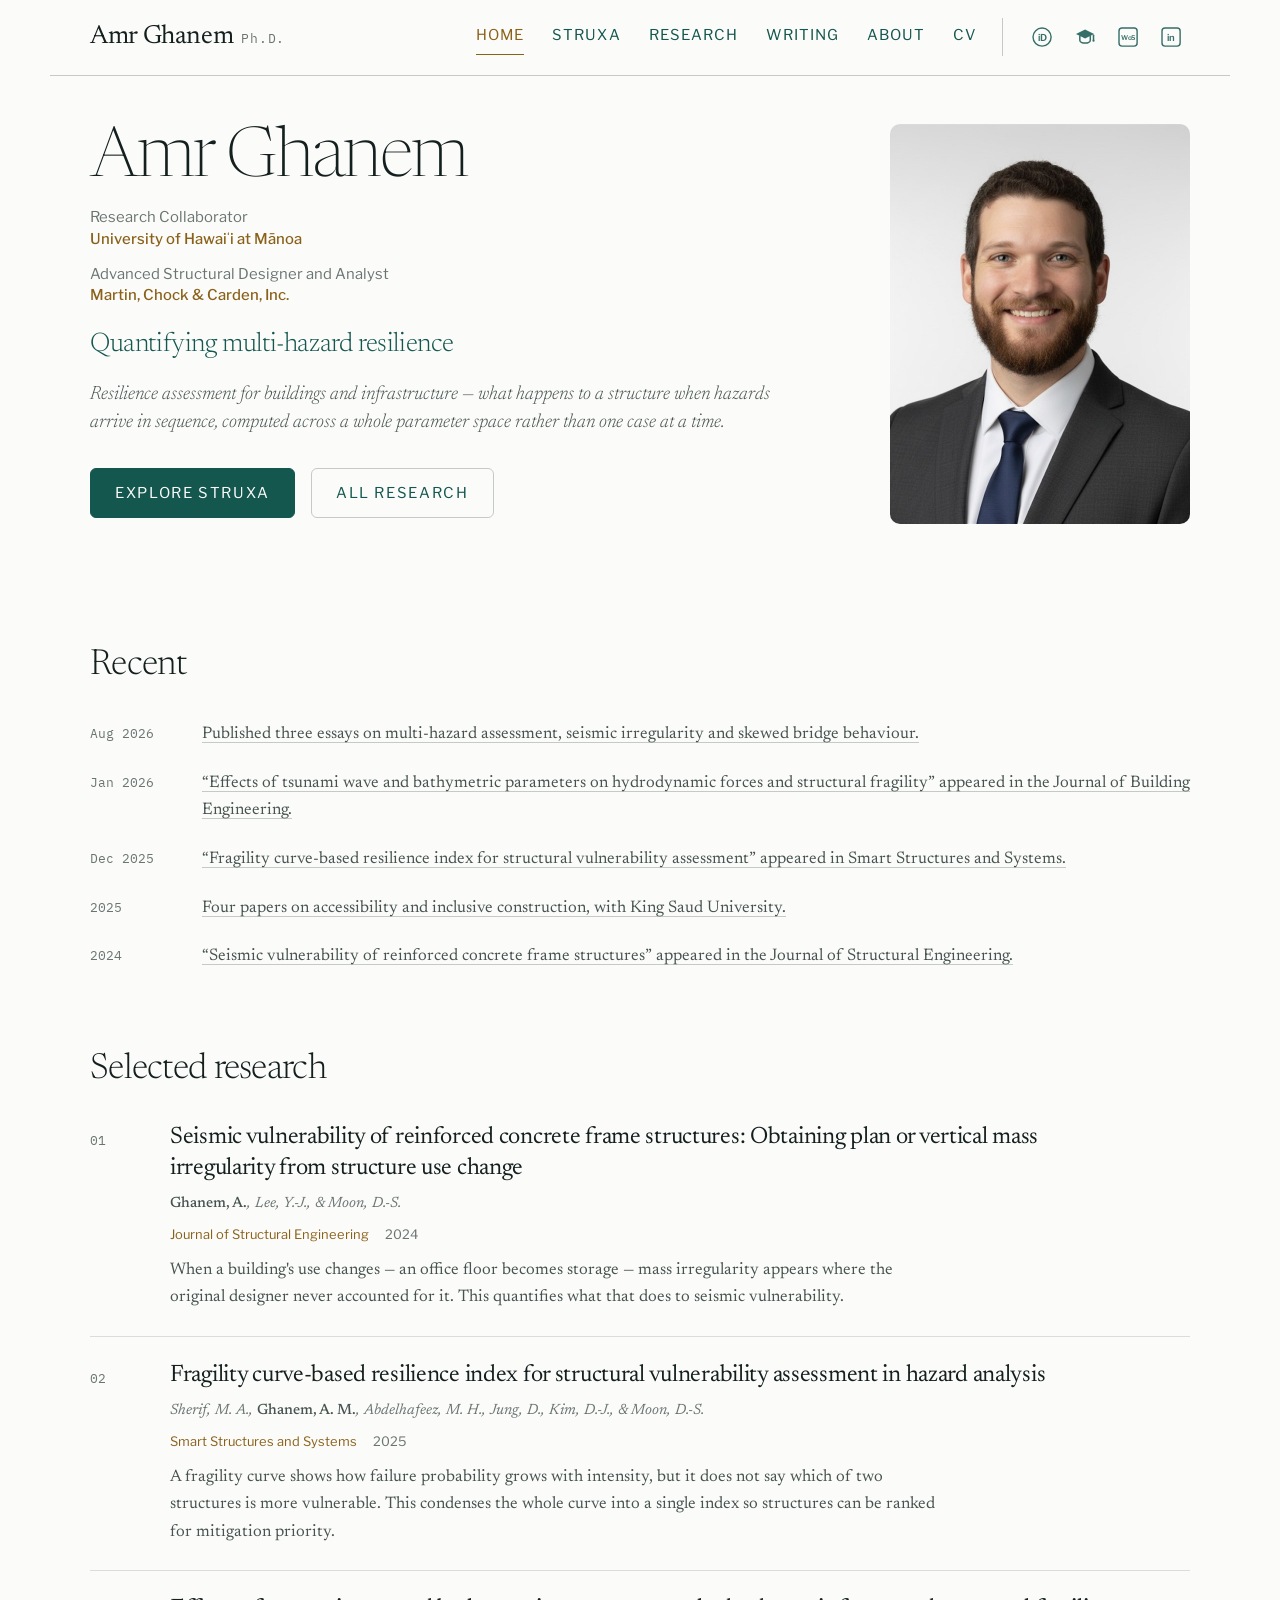
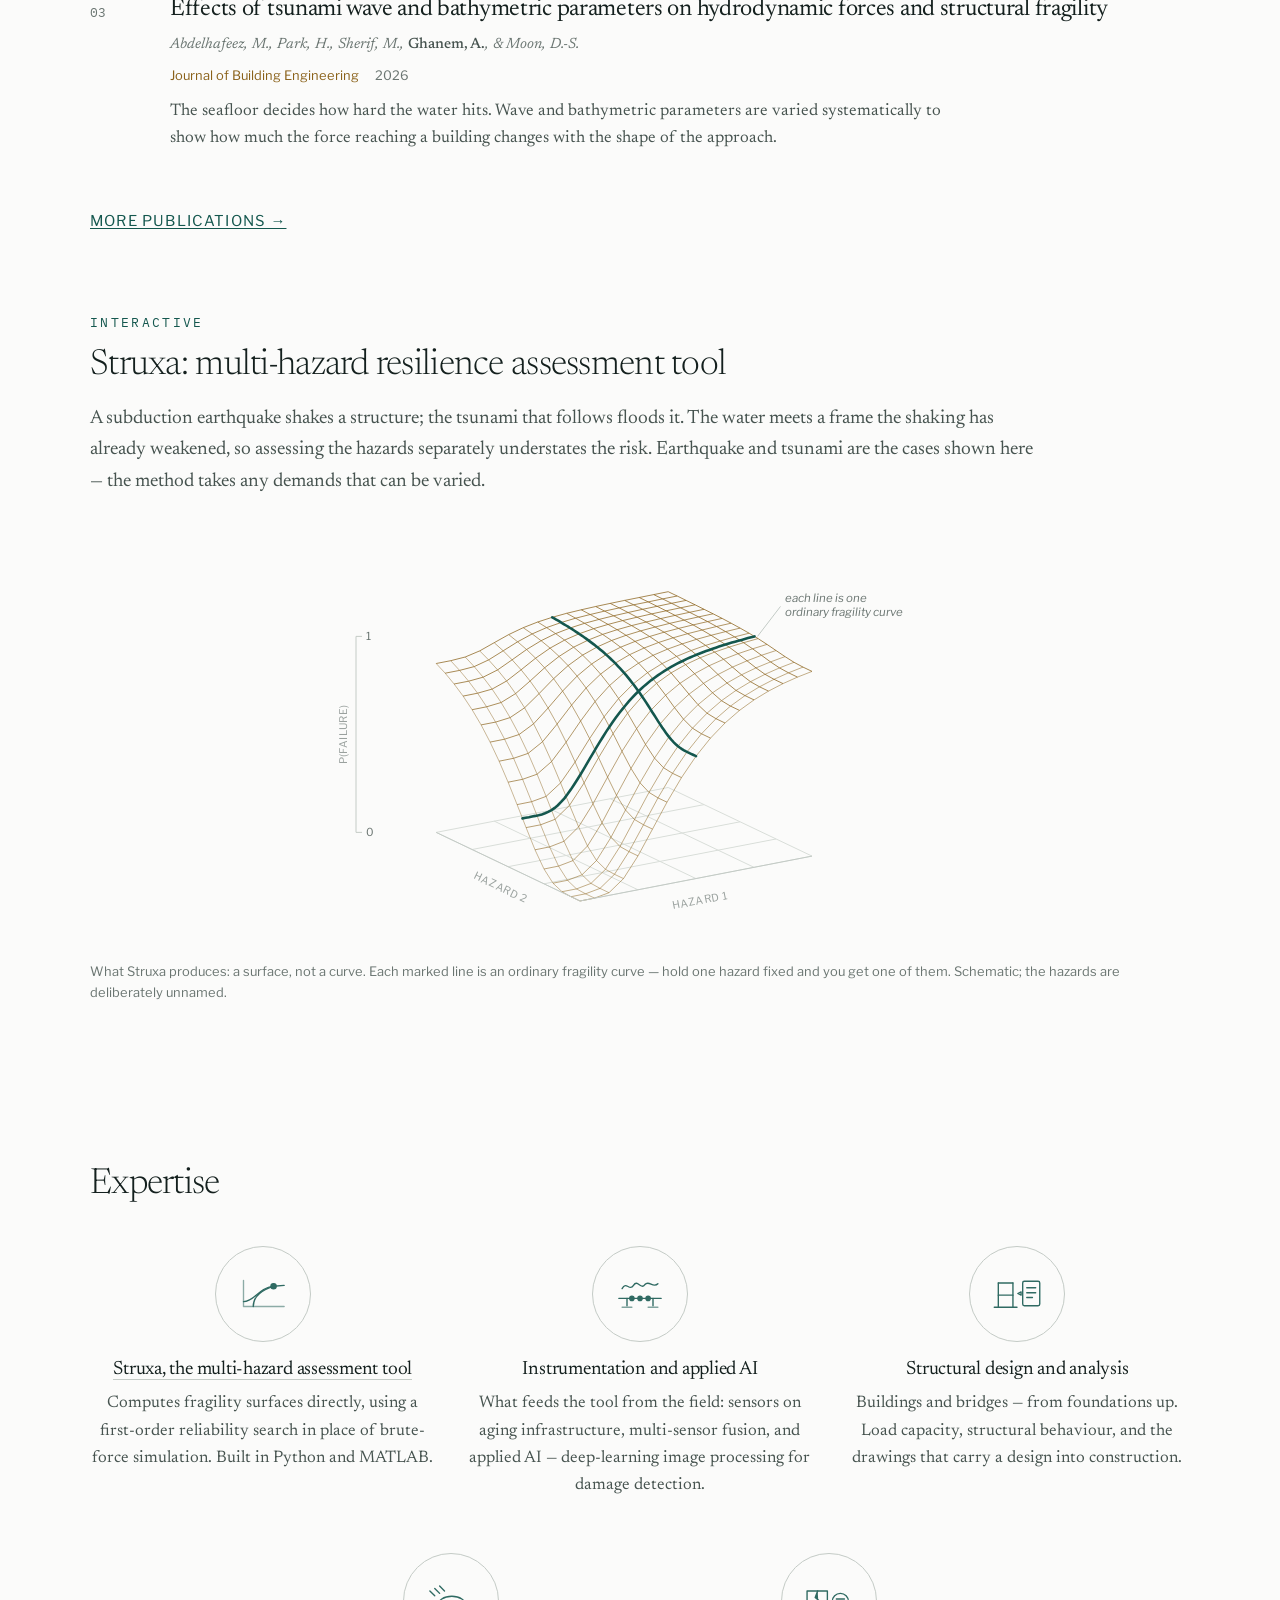
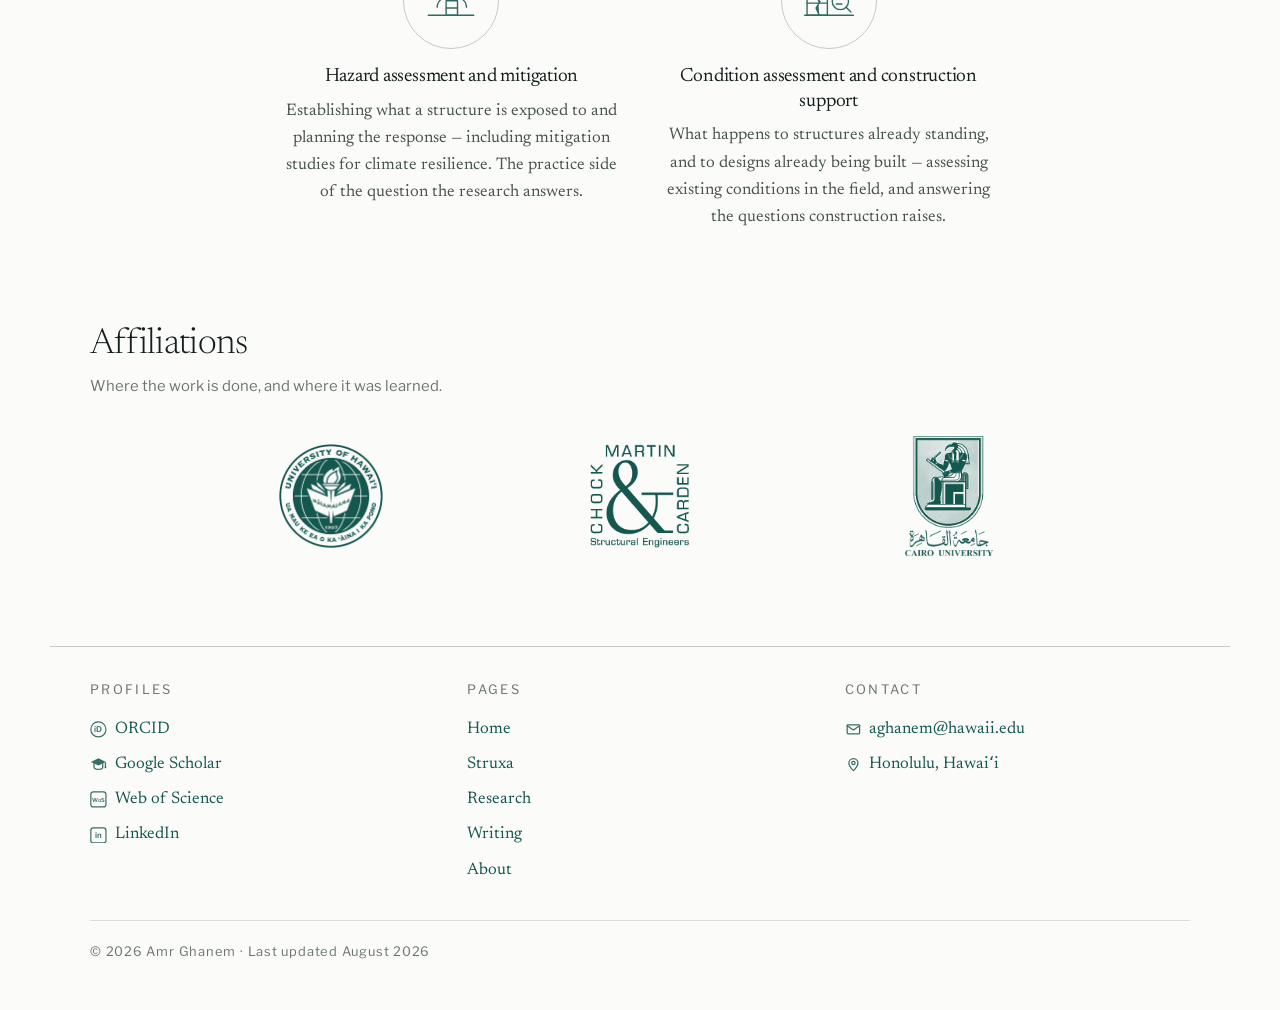
==== commit 1a86fcfe: "Title: Research Collaborator" ====
--- a/index.html
+++ b/index.html
@@ -37,7 +37,7 @@
     "familyName":  "Ghanem",
     "honorificSuffix":  "Ph.D.",
     "jobTitle":  [
-                     "Associate Researcher",
+                     "Research Collaborator",
                      "Advanced Structural Designer and Analyst"
                  ],
     "description":  "Amr Ghanem, Ph.D. — structural engineer in Honolulu and author of Struxa, a tool computing multi-hazard fragility surfaces for infrastructure.",
@@ -149,7 +149,7 @@
 <section class="hero">
   <div class="hero-text">
     <h1>Amr Ghanem</h1>
-    <ul class="roles"><li><span class="rl">Associate Researcher</span><span class="ro">University of Hawaiʻi at Mānoa</span></li><li><span class="rl">Advanced Structural Designer and Analyst</span><span class="ro">Martin, Chock &amp; Carden, Inc.</span></li></ul>
+    <ul class="roles"><li><span class="rl">Research Collaborator</span><span class="ro">University of Hawaiʻi at Mānoa</span></li><li><span class="rl">Advanced Structural Designer and Analyst</span><span class="ro">Martin, Chock &amp; Carden, Inc.</span></li></ul>
     <p class="hero-claim">Quantifying multi-hazard resilience</p>
     <p class="lede">Resilience assessment for buildings and infrastructure — what happens to a structure when hazards arrive in sequence, computed across a whole parameter space rather than one case at a time.</p>
     <p class="cta"><a class="btn" href="struxa.html">Explore Struxa</a><a class="btn ghost" href="research.html">All research</a></p>
@@ -246,7 +246,7 @@
 <section class="affilband">
   <h2 class="rule">Affiliations</h2>
   <p class="rl">Where the work is done, and where it was learned.</p>
-<ul class="logowall bare nolabels" style="--lw-n:3;--lw-per-row:3"><li class="lw"><a href="https://www.hawaii.edu/" class="lw-a" title="University of Hawaiʻi at Mānoa" rel="noopener noreferrer" target="_blank"><span class="lw-mark lw-sq" style="--lw-mask:url('logos/uh-seal-mask.png')"><img class="lw-art lw-solo lw-sq" src="logos/uh-seal.svg" alt="University of Hawaiʻi at Mānoa" loading="lazy" decoding="async"></span><span class="lw-note">Associate Researcher</span></a></li><li class="lw"><a href="https://www.martinchockcarden.com/" class="lw-a" title="Martin, Chock &amp; Carden, Inc." rel="noopener noreferrer" target="_blank"><span class="lw-mark lw-sq" style="--lw-mask:url('logos/mcc.png')"><picture><source srcset="logos/mcc-dark.png" media="(prefers-color-scheme: dark)"><img class="lw-art lw-solo lw-sq" src="logos/mcc.png" alt="Martin, Chock &amp; Carden, Inc." loading="lazy" decoding="async"></picture></span><span class="lw-note">Structural design and analysis</span></a></li><li class="lw"><a href="https://cu.edu.eg/" class="lw-a" title="Cairo University" rel="noopener noreferrer" target="_blank"><span class="lw-mark lw-sq" style="--lw-mask:url('logos/cairo-mask.png');--lw-scale:1.15"><picture><source srcset="logos/cairo-dark.png" media="(prefers-color-scheme: dark)"><img class="lw-art lw-solo lw-sq" src="logos/cairo.png" alt="Cairo University" loading="lazy" decoding="async"></picture></span><span class="lw-note">B.Sc. and M.Sc., Structural Engineering</span></a></li></ul>
+<ul class="logowall bare nolabels" style="--lw-n:3;--lw-per-row:3"><li class="lw"><a href="https://www.hawaii.edu/" class="lw-a" title="University of Hawaiʻi at Mānoa" rel="noopener noreferrer" target="_blank"><span class="lw-mark lw-sq" style="--lw-mask:url('logos/uh-seal-mask.png')"><img class="lw-art lw-solo lw-sq" src="logos/uh-seal.svg" alt="University of Hawaiʻi at Mānoa" loading="lazy" decoding="async"></span><span class="lw-note">Research Collaborator</span></a></li><li class="lw"><a href="https://www.martinchockcarden.com/" class="lw-a" title="Martin, Chock &amp; Carden, Inc." rel="noopener noreferrer" target="_blank"><span class="lw-mark lw-sq" style="--lw-mask:url('logos/mcc.png')"><picture><source srcset="logos/mcc-dark.png" media="(prefers-color-scheme: dark)"><img class="lw-art lw-solo lw-sq" src="logos/mcc.png" alt="Martin, Chock &amp; Carden, Inc." loading="lazy" decoding="async"></picture></span><span class="lw-note">Structural design and analysis</span></a></li><li class="lw"><a href="https://cu.edu.eg/" class="lw-a" title="Cairo University" rel="noopener noreferrer" target="_blank"><span class="lw-mark lw-sq" style="--lw-mask:url('logos/cairo-mask.png');--lw-scale:1.15"><picture><source srcset="logos/cairo-dark.png" media="(prefers-color-scheme: dark)"><img class="lw-art lw-solo lw-sq" src="logos/cairo.png" alt="Cairo University" loading="lazy" decoding="async"></picture></span><span class="lw-note">B.Sc. and M.Sc., Structural Engineering</span></a></li></ul>
 </section>
 
 </main>
